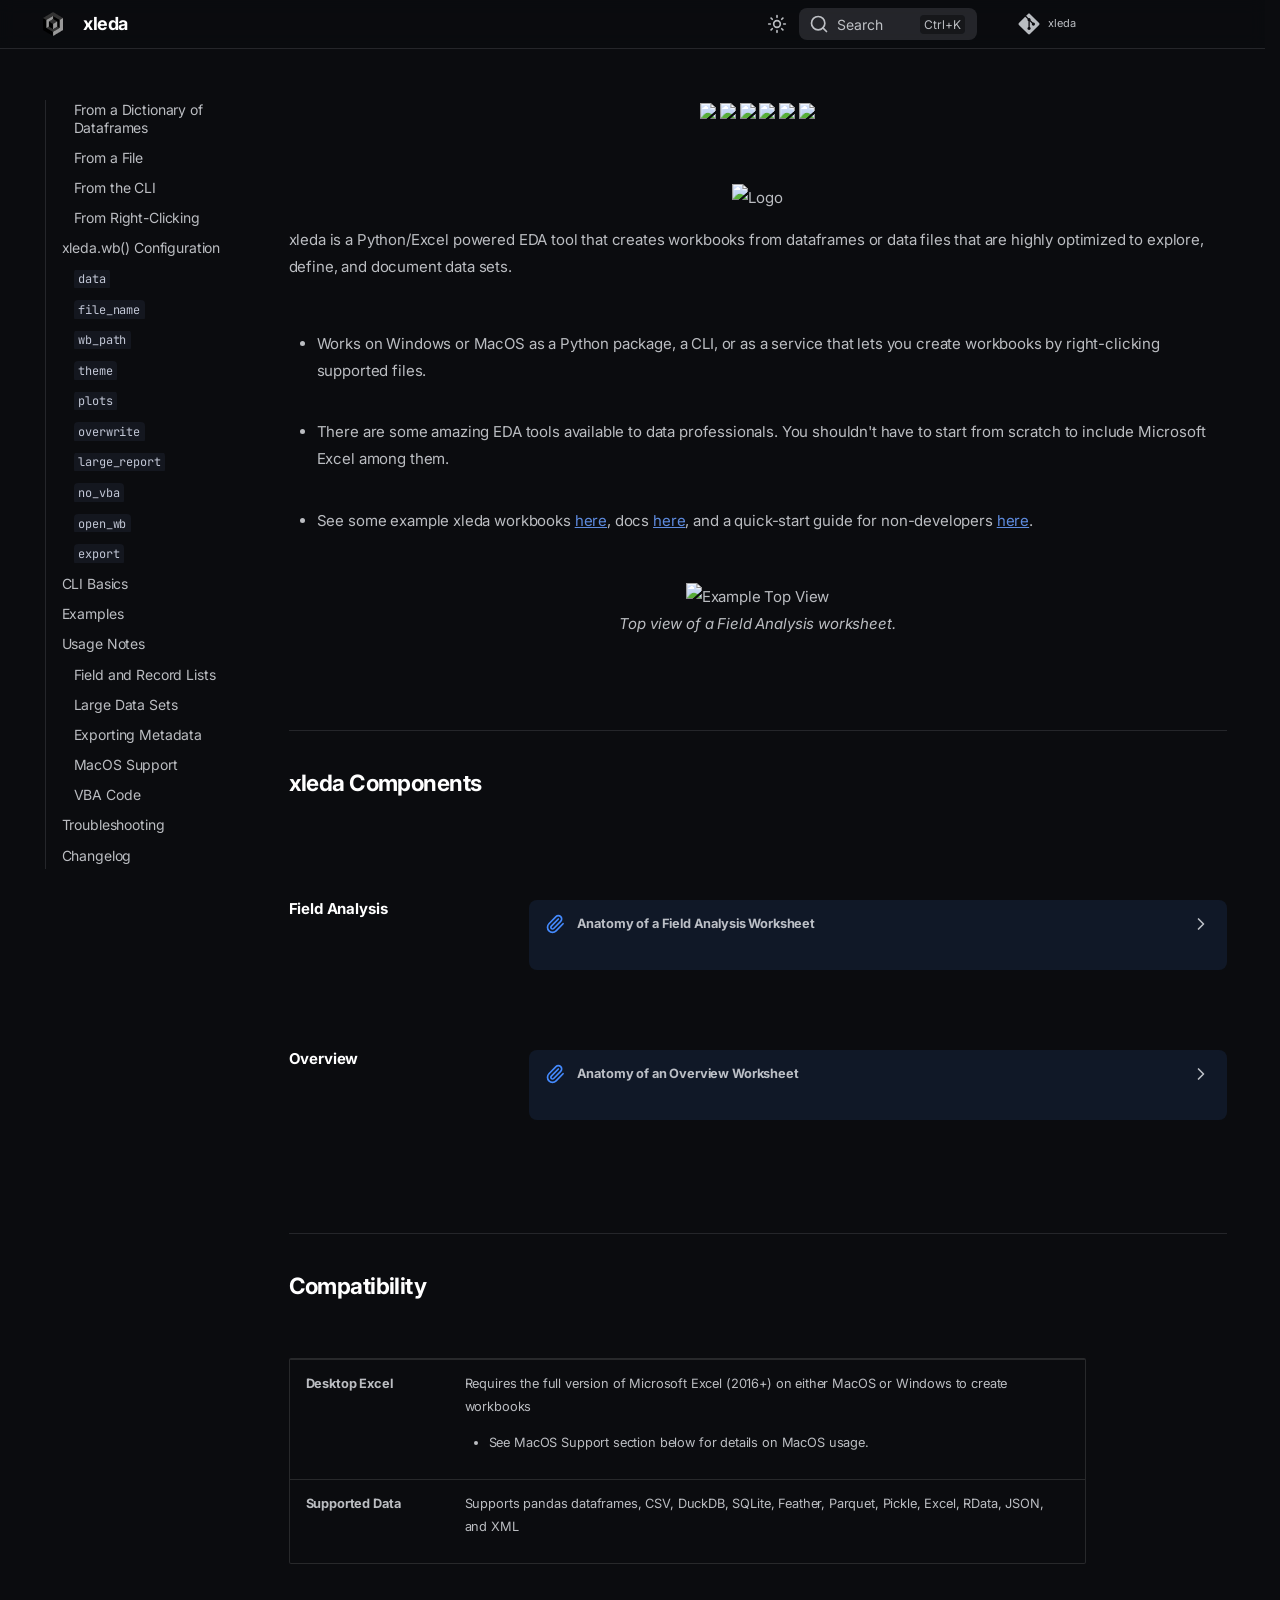
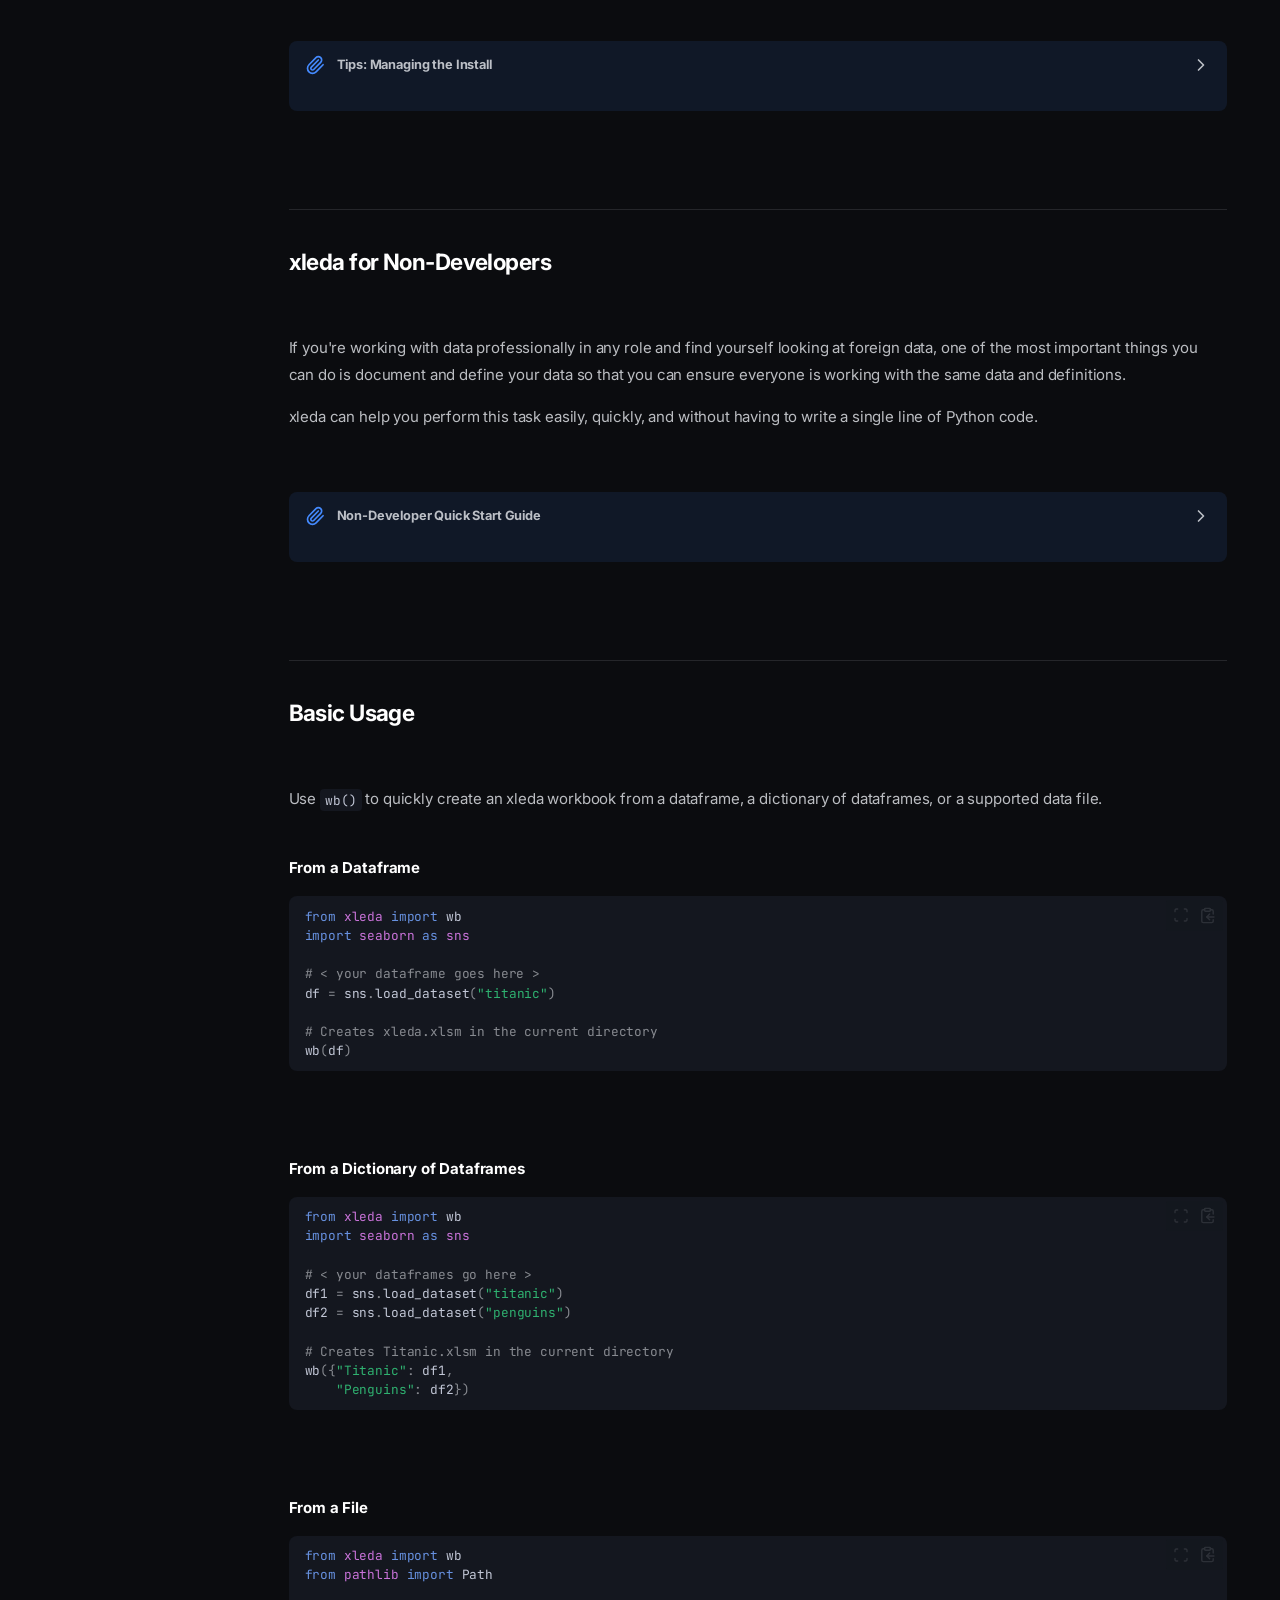
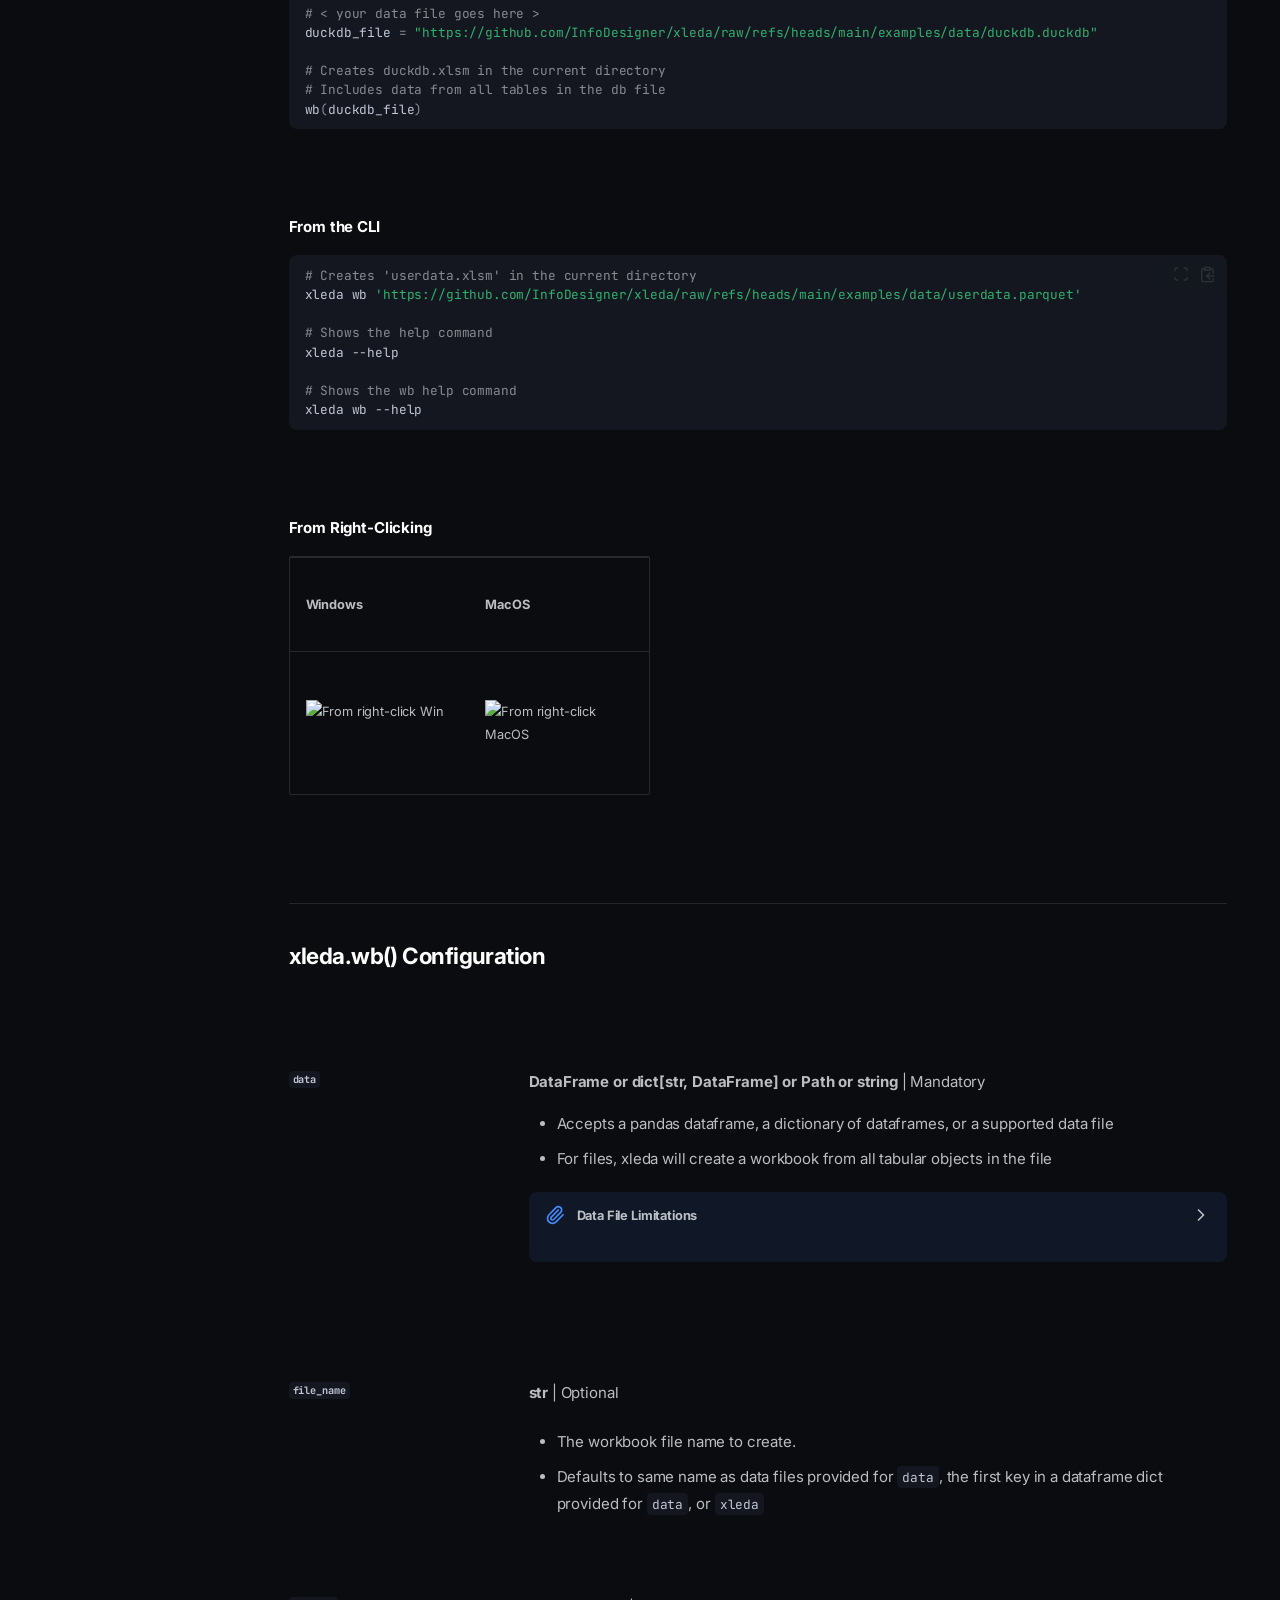
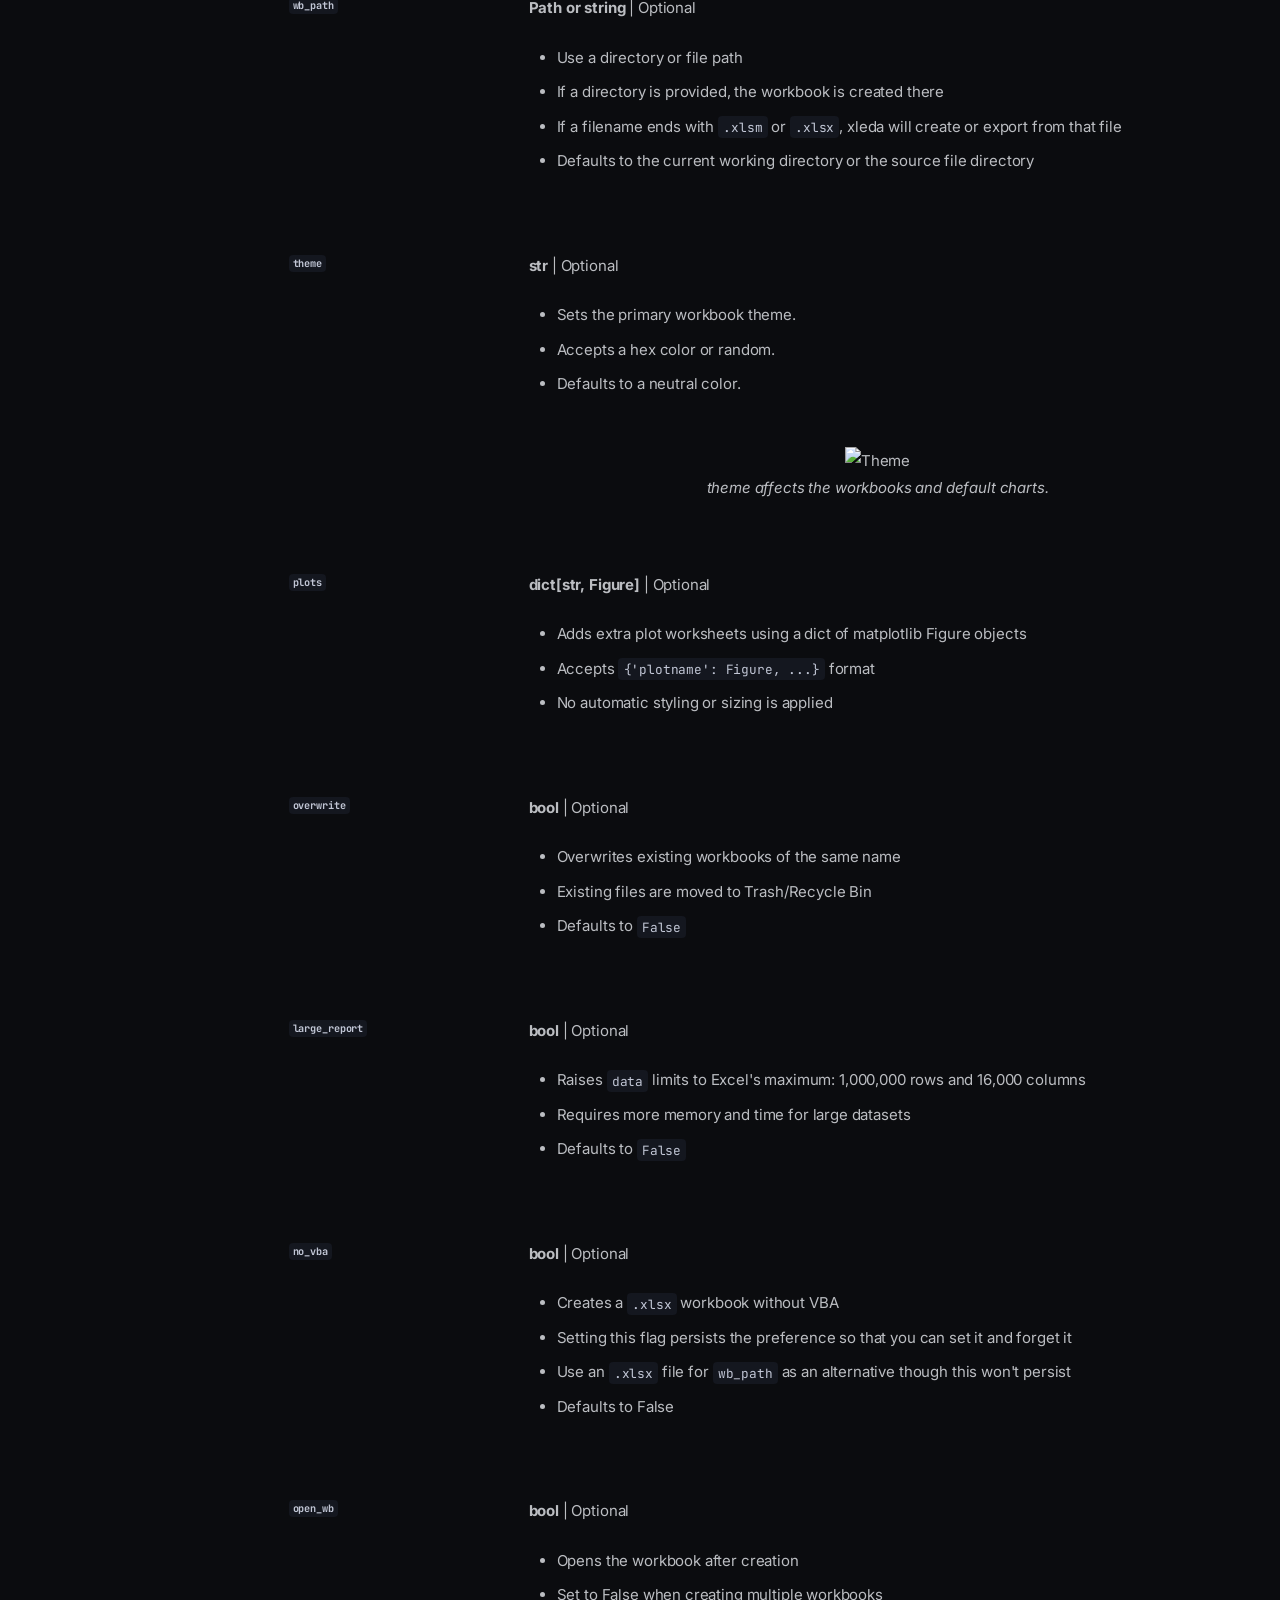
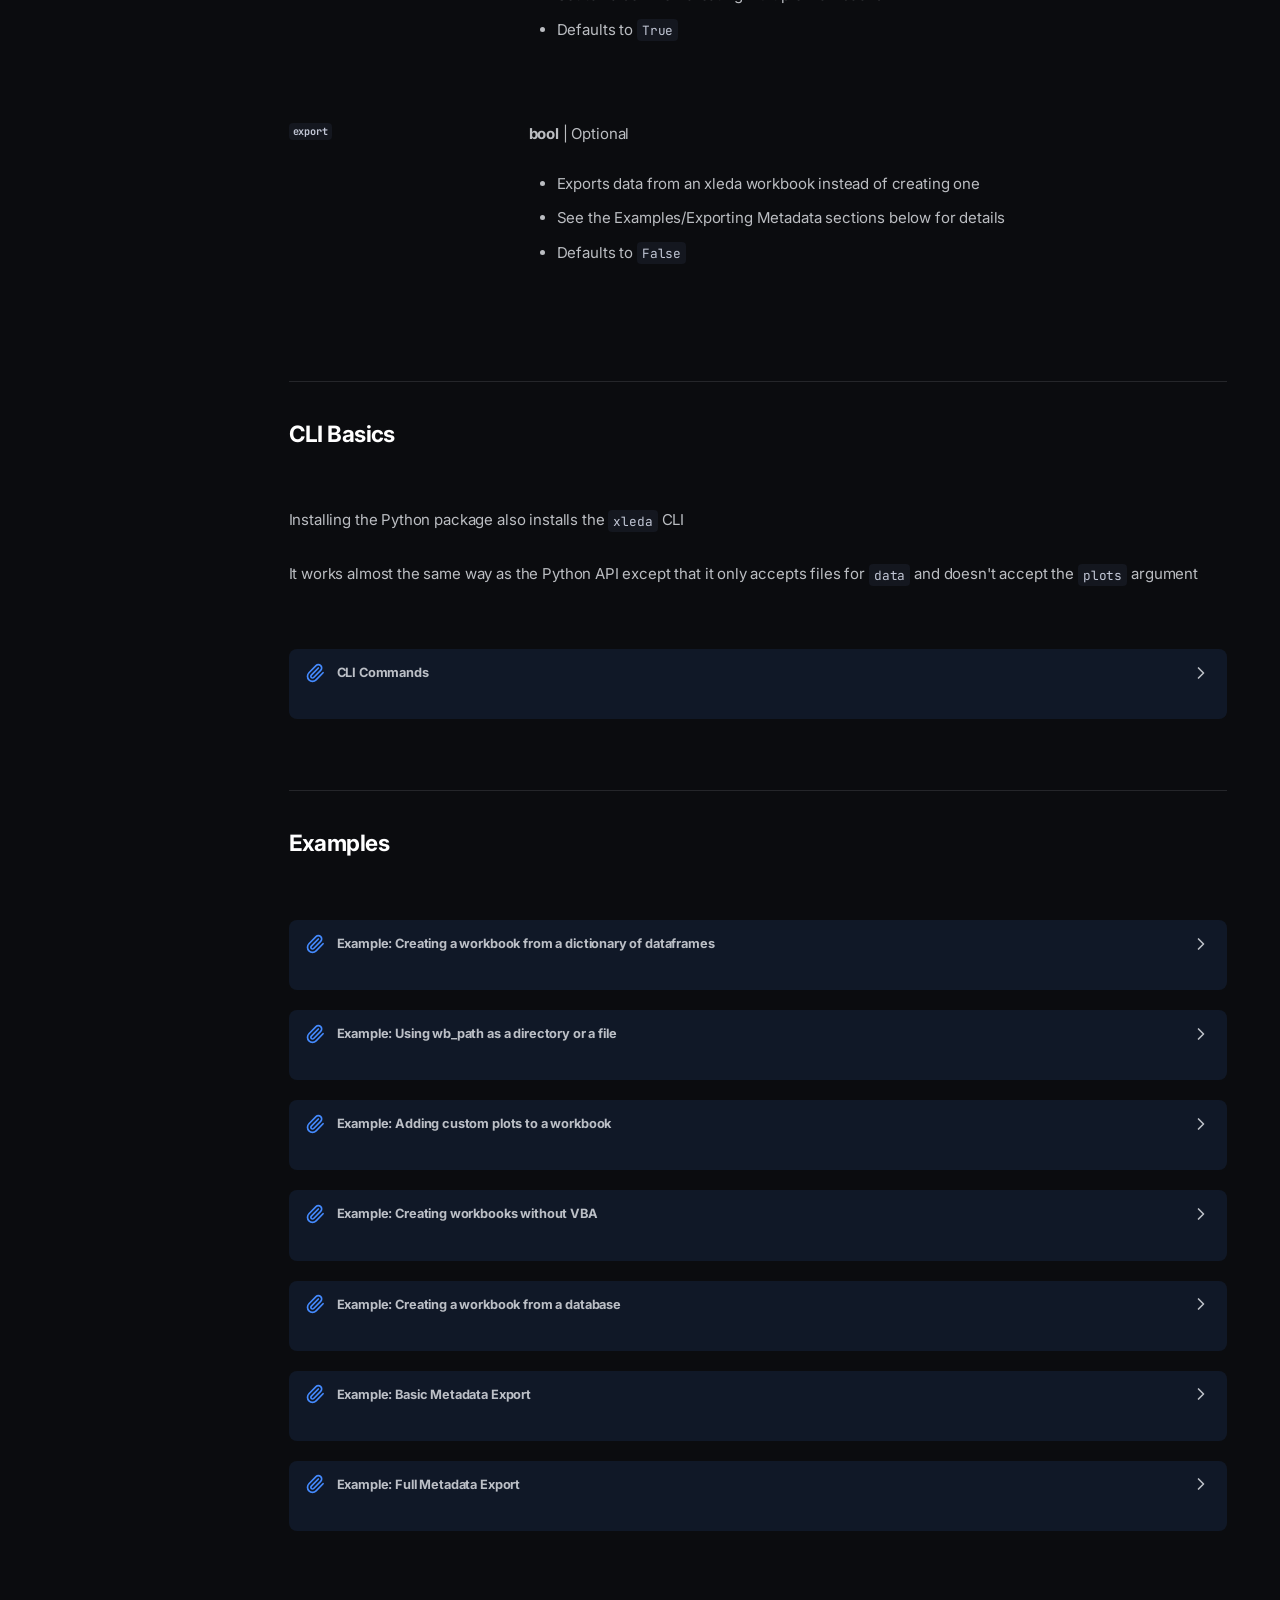
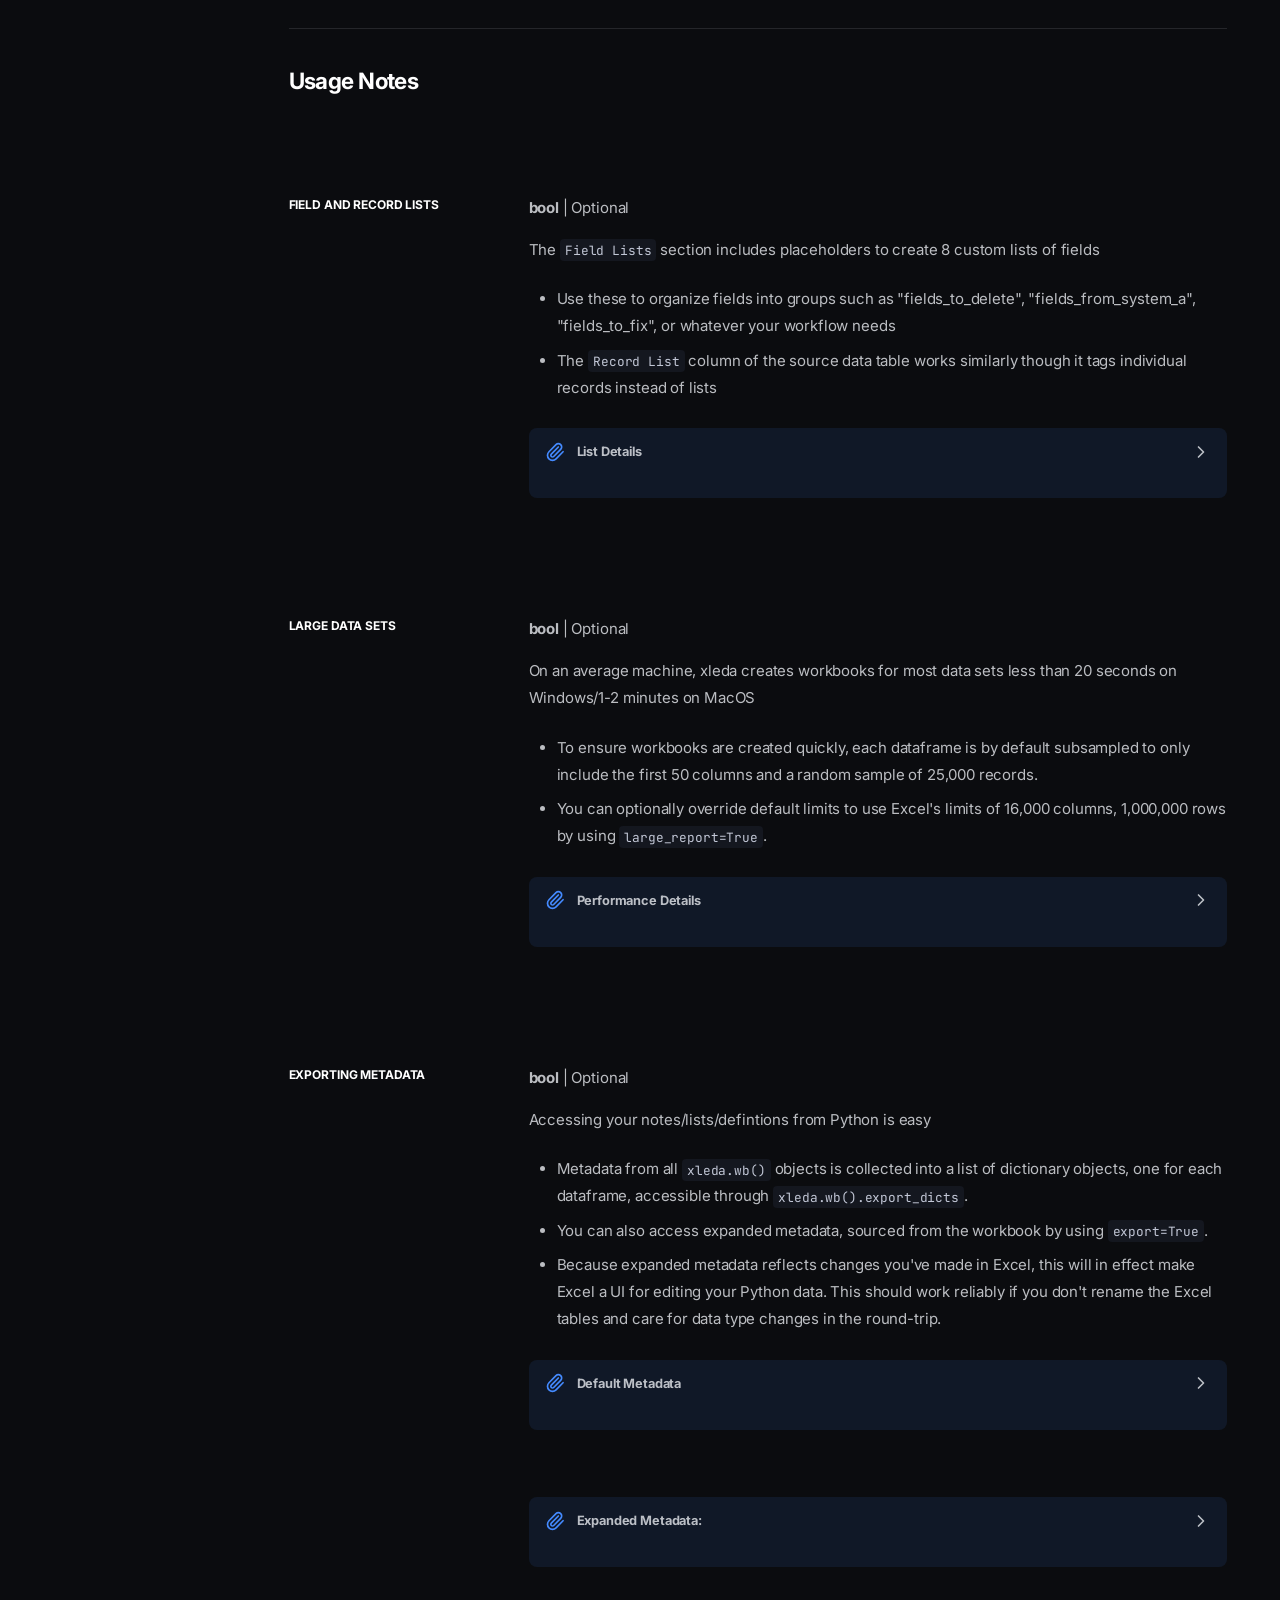
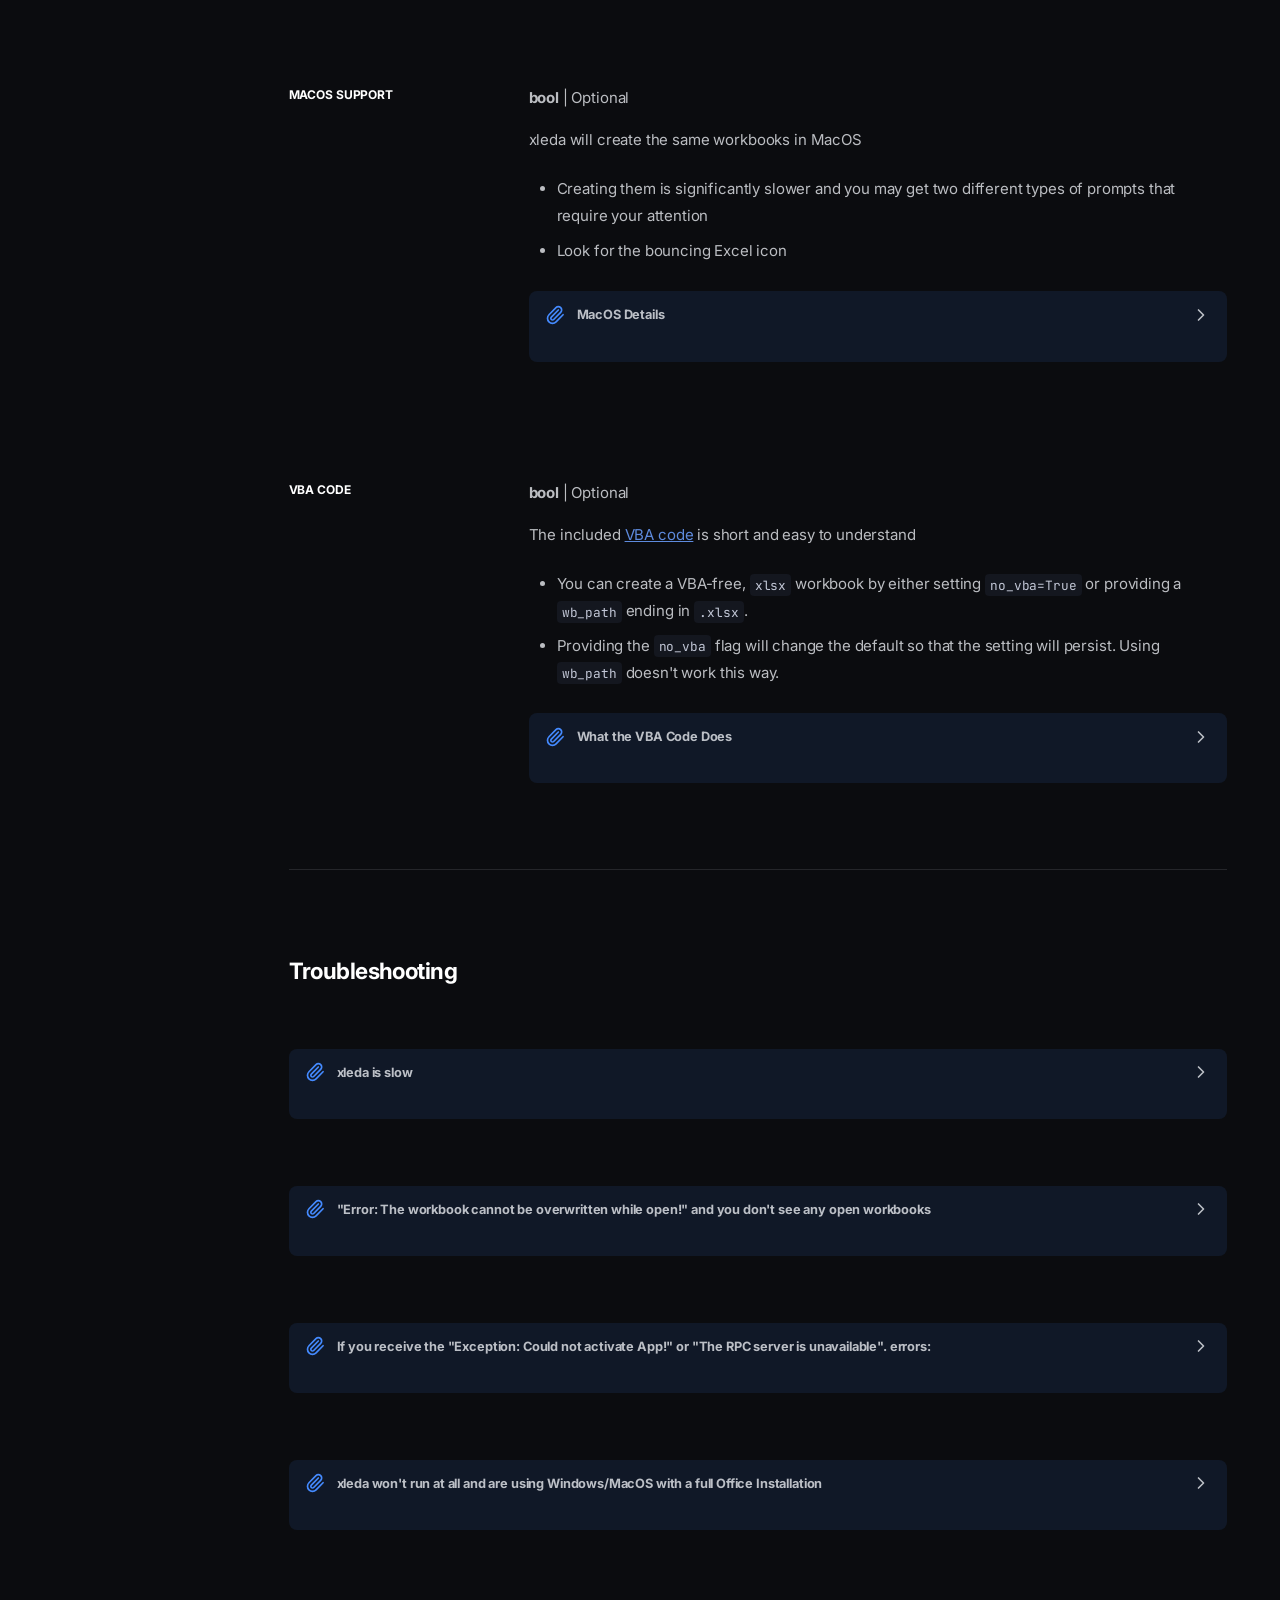
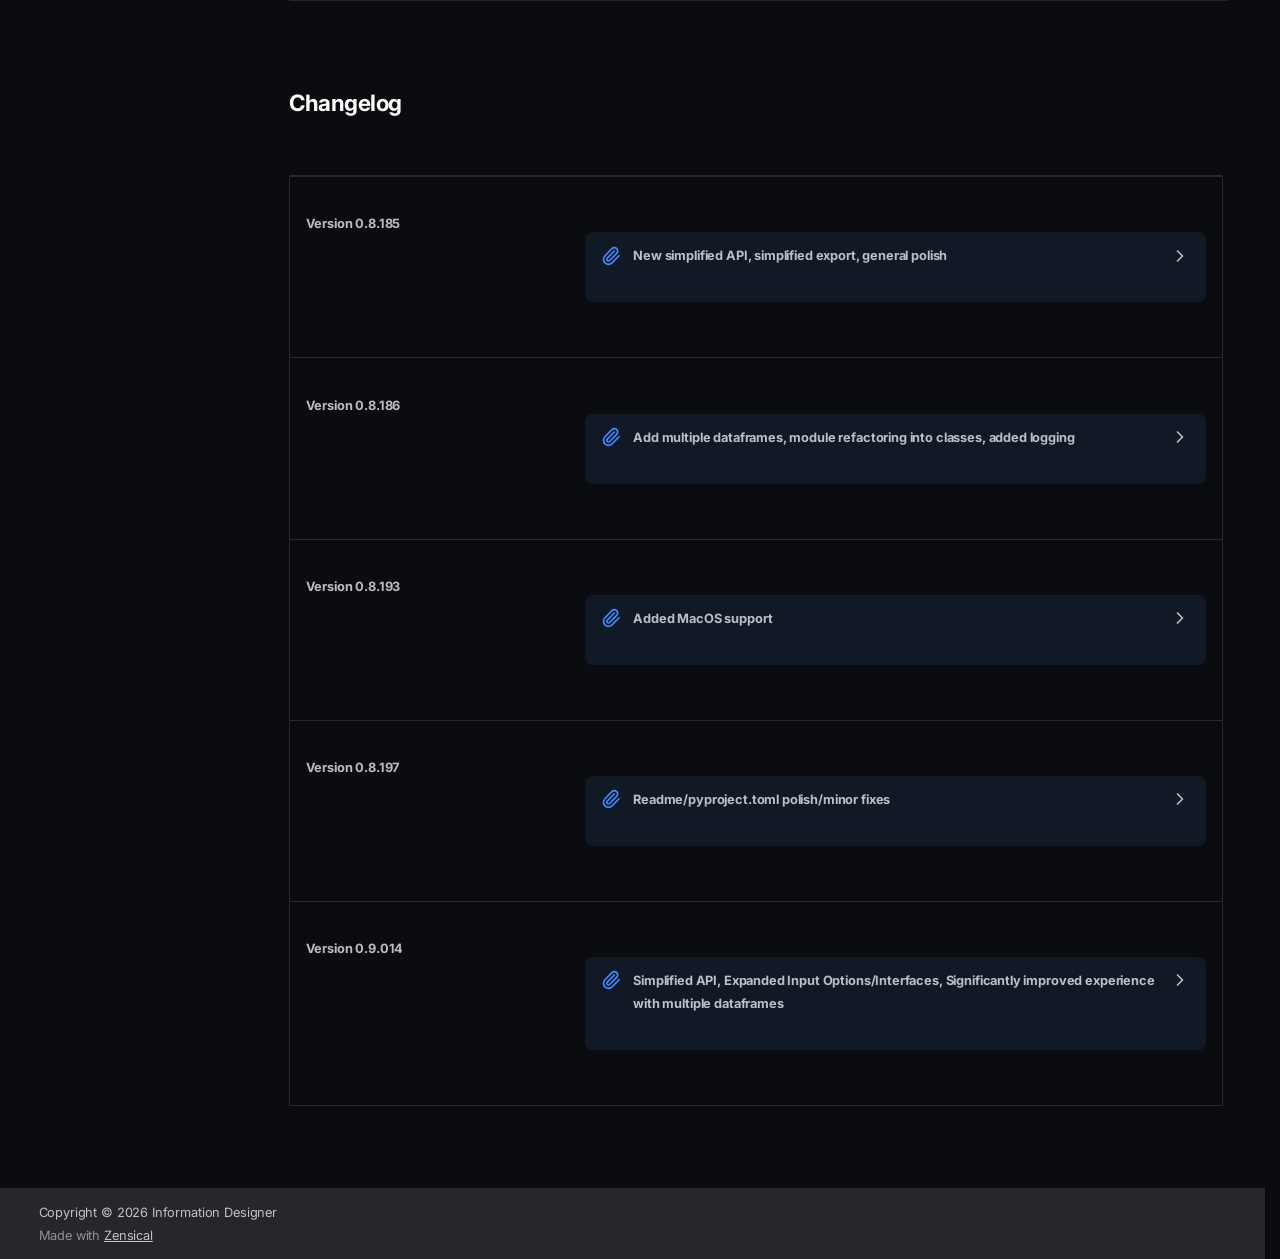
==== docs/site/index.html @ e8565661 "Readme updates Moved readme to grid containers" ====
<!doctype html>
<html lang="en" class="no-js">
  <head>
    
      <meta charset="utf-8">
      <meta name="viewport" content="width=device-width,initial-scale=1">
      
        <meta name="description" content="xleda is a Python/Excel powered EDA tool that creates workbooks from dataframes or data files that are highly optimized to explore, define, and document data sets">
      
      
        <meta name="author" content="Information Designer">
      
      
        <link rel="canonical" href="https://infodesigner.github.io/xleda/">
      
      
      
      
        
      
      
      <link rel="icon" href="./assets/images/rectangle_icon.png">
      <meta name="generator" content="zensical-0.0.47">
    
    
      
        <title>Index - xleda</title>
      
    
    
      
        
      
      <link rel="stylesheet" href="./assets/stylesheets/modern/main.5e19f6ca.min.css">
      
        
          
        
        <link rel="stylesheet" href="./assets/stylesheets/modern/palette.dfe2e883.min.css">
      
      


    
    
      
    
    
      
        
        
        <link rel="preconnect" href="https://fonts.gstatic.com" crossorigin>
        <link rel="stylesheet" href="https://fonts.googleapis.com/css?family=Inter:300,300i,400,400i,500,500i,700,700i%7CJetBrains+Mono:400,400i,700,700i&amp;display=fallback">
        <style>:root{--md-text-font:"Inter";--md-code-font:"JetBrains Mono"}</style>
      
    
    
      <link rel="stylesheet" href="./assets/stylesheets/extra.css">
    
    <script>__md_scope=new URL(".",location),__md_scope.pathname.endsWith("/")||(__md_scope=new URL(__md_scope.pathname+"/",location)),__md_hash=e=>[...e].reduce(((e,t)=>(e<<5)-e+t.charCodeAt(0)),0),__md_get=(e,t=localStorage,_=__md_scope)=>JSON.parse(t.getItem(_.pathname+"."+e)),__md_set=(e,t,_=localStorage,a=__md_scope)=>{try{_.setItem(a.pathname+"."+e,JSON.stringify(t))}catch(e){}},document.documentElement.setAttribute("data-platform",navigator.platform)</script>
    
      

    
    
  </head>
  
  
    
    
      
    
    
    
    
    <body dir="ltr" data-md-color-scheme="slate" data-md-color-primary="black" data-md-color-accent="deep-purple">
  
    
    <input class="md-toggle" data-md-toggle="drawer" type="checkbox" id="__drawer" autocomplete="off">
    <input class="md-toggle" data-md-toggle="search" type="checkbox" id="__search" autocomplete="off">
    <label class="md-overlay" for="__drawer" aria-label="Navigation"></label>
    <div data-md-component="skip">
      
        
        <a href="#xleda-components" class="md-skip">
          Skip to content
        </a>
      
    </div>
    <div data-md-component="announce">
      
    </div>
    
    
      

  

<header class="md-header md-header--shadow" data-md-component="header">
  <nav class="md-header__inner md-grid" aria-label="Header">
    <a href="" title="xleda" class="md-header__button md-logo" aria-label="xleda" data-md-component="logo">
      
  <img src="./assets/images/rectangle_icon.png" alt="xleda">

    </a>
    <label class="md-header__button md-icon" for="__drawer" aria-label="Navigation">
      
      <svg xmlns="http://www.w3.org/2000/svg" fill="none" stroke="currentColor" stroke-linecap="round" stroke-linejoin="round" stroke-width="2" class="lucide lucide-menu" viewBox="0 0 24 24"><path d="M4 5h16M4 12h16M4 19h16"/></svg>
    </label>
    <div class="md-header__title" data-md-component="header-title">
      <div class="md-header__ellipsis">
        <div class="md-header__topic">
          <span class="md-ellipsis">
            xleda
          </span>
        </div>
        <div class="md-header__topic" data-md-component="header-topic">
          <span class="md-ellipsis">
            
              Index
            
          </span>
        </div>
      </div>
    </div>
    
      
        <form class="md-header__option" data-md-component="palette">
  
    
    
    
    <input class="md-option" data-md-color-media="none" data-md-color-scheme="slate" data-md-color-primary="black" data-md-color-accent="deep-purple"  aria-label="Switch to light mode"  type="radio" name="__palette" id="__palette_0">
    
      <label class="md-header__button md-icon" title="Switch to light mode" for="__palette_1" hidden>
        <svg xmlns="http://www.w3.org/2000/svg" fill="none" stroke="currentColor" stroke-linecap="round" stroke-linejoin="round" stroke-width="2" class="lucide lucide-sun" viewBox="0 0 24 24"><circle cx="12" cy="12" r="4"/><path d="M12 2v2M12 20v2M4.93 4.93l1.41 1.41M17.66 17.66l1.41 1.41M2 12h2M20 12h2M6.34 17.66l-1.41 1.41M19.07 4.93l-1.41 1.41"/></svg>
      </label>
    
  
    
    
    
    <input class="md-option" data-md-color-media="none" data-md-color-scheme="default" data-md-color-primary="indigo" data-md-color-accent="deep-purple"  aria-label="Switch to dark mode"  type="radio" name="__palette" id="__palette_1">
    
      <label class="md-header__button md-icon" title="Switch to dark mode" for="__palette_0" hidden>
        <svg xmlns="http://www.w3.org/2000/svg" fill="none" stroke="currentColor" stroke-linecap="round" stroke-linejoin="round" stroke-width="2" class="lucide lucide-moon" viewBox="0 0 24 24"><path d="M20.985 12.486a9 9 0 1 1-9.473-9.472c.405-.022.617.46.402.803a6 6 0 0 0 8.268 8.268c.344-.215.825-.004.803.401"/></svg>
      </label>
    
  
</form>
      
    
    
      <script>var palette=__md_get("__palette");if(palette&&palette.color){if("(prefers-color-scheme)"===palette.color.media){var media=matchMedia("(prefers-color-scheme: light)"),input=document.querySelector(media.matches?"[data-md-color-media='(prefers-color-scheme: light)']":"[data-md-color-media='(prefers-color-scheme: dark)']");palette.color.media=input.getAttribute("data-md-color-media"),palette.color.scheme=input.getAttribute("data-md-color-scheme"),palette.color.primary=input.getAttribute("data-md-color-primary"),palette.color.accent=input.getAttribute("data-md-color-accent")}for(var[key,value]of Object.entries(palette.color))document.body.setAttribute("data-md-color-"+key,value)}</script>
    
    
    
      
      
        <label class="md-header__button md-icon" for="__search" aria-label="Search">
          
          <svg xmlns="http://www.w3.org/2000/svg" fill="none" stroke="currentColor" stroke-linecap="round" stroke-linejoin="round" stroke-width="2" class="lucide lucide-search" viewBox="0 0 24 24"><path d="m21 21-4.34-4.34"/><circle cx="11" cy="11" r="8"/></svg>
        </label>
        <div class="md-search" data-md-component="search" role="dialog" aria-label="Search">
  <button type="button" class="md-search__button">
    Search
  </button>
</div>
      
    
    <div class="md-header__source">
      
        <a href="https://github.com/InfoDesigner/xleda" title="Go to repository" class="md-source" data-md-component="source">
  <div class="md-source__icon md-icon">
    
    <svg xmlns="http://www.w3.org/2000/svg" viewBox="0 0 448 512"><!--! Font Awesome Free 7.2.0 by @fontawesome - https://fontawesome.com License - https://fontawesome.com/license/free (Icons: CC BY 4.0, Fonts: SIL OFL 1.1, Code: MIT License) Copyright 2026 Fonticons, Inc.--><path fill="currentColor" d="M439.6 236.1 244 40.5c-5.4-5.5-12.8-8.5-20.4-8.5s-15 3-20.4 8.4L162.5 81l51.5 51.5c27.1-9.1 52.7 16.8 43.4 43.7l49.7 49.7c34.2-11.8 61.2 31 35.5 56.7-26.5 26.5-70.2-2.9-56-37.3L240.3 199v121.9c25.3 12.5 22.3 41.8 9.1 55-6.4 6.4-15.2 10.1-24.3 10.1s-17.8-3.6-24.3-10.1c-17.6-17.6-11.1-46.9 11.2-56v-123c-20.8-8.5-24.6-30.7-18.6-45L142.6 101 8.5 235.1C3 240.6 0 247.9 0 255.5s3 15 8.5 20.4l195.6 195.7c5.4 5.4 12.7 8.4 20.4 8.4s15-3 20.4-8.4l194.7-194.7c5.4-5.4 8.4-12.8 8.4-20.4s-3-15-8.4-20.4"/></svg>
  </div>
  <div class="md-source__repository">
    xleda
  </div>
</a>
      
    </div>
  </nav>
  
</header>
    
    <div class="md-container" data-md-component="container">
      
      
        
          
        
      
      <main class="md-main" data-md-component="main">
        <div class="md-main__inner md-grid">
          
            
              
              <div class="md-sidebar md-sidebar--primary" data-md-component="sidebar" data-md-type="navigation" >
                <div class="md-sidebar__scrollwrap">
                  <div class="md-sidebar__inner">
                    



  

<nav class="md-nav md-nav--primary md-nav--integrated" aria-label="Navigation" data-md-level="0">
  <label class="md-nav__title" for="__drawer">
    <a href="" title="xleda" class="md-nav__button md-logo" aria-label="xleda" data-md-component="logo">
      
  <img src="./assets/images/rectangle_icon.png" alt="xleda">

    </a>
    xleda
  </label>
  
    <div class="md-nav__source">
      <a href="https://github.com/InfoDesigner/xleda" title="Go to repository" class="md-source" data-md-component="source">
  <div class="md-source__icon md-icon">
    
    <svg xmlns="http://www.w3.org/2000/svg" viewBox="0 0 448 512"><!--! Font Awesome Free 7.2.0 by @fontawesome - https://fontawesome.com License - https://fontawesome.com/license/free (Icons: CC BY 4.0, Fonts: SIL OFL 1.1, Code: MIT License) Copyright 2026 Fonticons, Inc.--><path fill="currentColor" d="M439.6 236.1 244 40.5c-5.4-5.5-12.8-8.5-20.4-8.5s-15 3-20.4 8.4L162.5 81l51.5 51.5c27.1-9.1 52.7 16.8 43.4 43.7l49.7 49.7c34.2-11.8 61.2 31 35.5 56.7-26.5 26.5-70.2-2.9-56-37.3L240.3 199v121.9c25.3 12.5 22.3 41.8 9.1 55-6.4 6.4-15.2 10.1-24.3 10.1s-17.8-3.6-24.3-10.1c-17.6-17.6-11.1-46.9 11.2-56v-123c-20.8-8.5-24.6-30.7-18.6-45L142.6 101 8.5 235.1C3 240.6 0 247.9 0 255.5s3 15 8.5 20.4l195.6 195.7c5.4 5.4 12.7 8.4 20.4 8.4s15-3 20.4-8.4l194.7-194.7c5.4-5.4 8.4-12.8 8.4-20.4s-3-15-8.4-20.4"/></svg>
  </div>
  <div class="md-source__repository">
    xleda
  </div>
</a>
    </div>
  
  <ul class="md-nav__list" data-md-scrollfix>
    
      
      
  
  
    
  
  
  
    <li class="md-nav__item md-nav__item--active">
      
      
      
      
      
        <label class="md-nav__link md-nav__link--active" for="__toc">
          
  
  
  <span class="md-ellipsis">
    
  
  Index

    
  </span>
  
  

          <span class="md-nav__icon md-icon"></span>
        </label>
      
      <a href="" class="md-nav__link md-nav__link--active">
        
  
  
  <span class="md-ellipsis">
    
  
  Index

    
  </span>
  
  

      </a>
      
        


<nav class="md-nav md-nav--secondary" aria-label="On this page">
  
  
  
  
    <label class="md-nav__title" for="__toc">
      <span class="md-nav__icon md-icon"></span>
      On this page
    </label>
    <ul class="md-nav__list" data-md-component="toc" data-md-scrollfix>
      
        <li class="md-nav__item">
  <a href="#xleda-components" class="md-nav__link">
    <span class="md-ellipsis">
      <span class="md-typeset">
        xleda Components
      </span>
    </span>
  </a>
  
    <nav class="md-nav" aria-label="xleda Components">
      <ul class="md-nav__list">
        
          <li class="md-nav__item">
  <a href="#field-analysis" class="md-nav__link">
    <span class="md-ellipsis">
      <span class="md-typeset">
        Field Analysis
      </span>
    </span>
  </a>
  
</li>
        
          <li class="md-nav__item">
  <a href="#overview" class="md-nav__link">
    <span class="md-ellipsis">
      <span class="md-typeset">
        Overview
      </span>
    </span>
  </a>
  
</li>
        
      </ul>
    </nav>
  
</li>
      
        <li class="md-nav__item">
  <a href="#compatibility" class="md-nav__link">
    <span class="md-ellipsis">
      <span class="md-typeset">
        Compatibility
      </span>
    </span>
  </a>
  
</li>
      
        <li class="md-nav__item">
  <a href="#xleda-for-non-developers" class="md-nav__link">
    <span class="md-ellipsis">
      <span class="md-typeset">
        xleda for Non-Developers
      </span>
    </span>
  </a>
  
</li>
      
        <li class="md-nav__item">
  <a href="#basic-usage" class="md-nav__link">
    <span class="md-ellipsis">
      <span class="md-typeset">
        Basic Usage
      </span>
    </span>
  </a>
  
    <nav class="md-nav" aria-label="Basic Usage">
      <ul class="md-nav__list">
        
          <li class="md-nav__item">
  <a href="#from-a-dataframe" class="md-nav__link">
    <span class="md-ellipsis">
      <span class="md-typeset">
        From a Dataframe
      </span>
    </span>
  </a>
  
</li>
        
          <li class="md-nav__item">
  <a href="#from-a-dictionary-of-dataframes" class="md-nav__link">
    <span class="md-ellipsis">
      <span class="md-typeset">
        From a Dictionary of Dataframes
      </span>
    </span>
  </a>
  
</li>
        
          <li class="md-nav__item">
  <a href="#from-a-file" class="md-nav__link">
    <span class="md-ellipsis">
      <span class="md-typeset">
        From a File
      </span>
    </span>
  </a>
  
</li>
        
          <li class="md-nav__item">
  <a href="#from-the-cli" class="md-nav__link">
    <span class="md-ellipsis">
      <span class="md-typeset">
        From the CLI
      </span>
    </span>
  </a>
  
</li>
        
          <li class="md-nav__item">
  <a href="#from-right-clicking" class="md-nav__link">
    <span class="md-ellipsis">
      <span class="md-typeset">
        From Right-Clicking
      </span>
    </span>
  </a>
  
</li>
        
      </ul>
    </nav>
  
</li>
      
        <li class="md-nav__item">
  <a href="#xledawb-configuration" class="md-nav__link">
    <span class="md-ellipsis">
      <span class="md-typeset">
        xleda.wb() Configuration
      </span>
    </span>
  </a>
  
    <nav class="md-nav" aria-label="xleda.wb() Configuration">
      <ul class="md-nav__list">
        
          <li class="md-nav__item">
  <a href="#data" class="md-nav__link">
    <span class="md-ellipsis">
      <span class="md-typeset">
        <code>data</code>
      </span>
    </span>
  </a>
  
</li>
        
          <li class="md-nav__item">
  <a href="#file_name" class="md-nav__link">
    <span class="md-ellipsis">
      <span class="md-typeset">
        <code>file_name</code>
      </span>
    </span>
  </a>
  
</li>
        
          <li class="md-nav__item">
  <a href="#wb_path" class="md-nav__link">
    <span class="md-ellipsis">
      <span class="md-typeset">
        <code>wb_path</code>
      </span>
    </span>
  </a>
  
</li>
        
          <li class="md-nav__item">
  <a href="#theme" class="md-nav__link">
    <span class="md-ellipsis">
      <span class="md-typeset">
        <code>theme</code>
      </span>
    </span>
  </a>
  
</li>
        
          <li class="md-nav__item">
  <a href="#plots" class="md-nav__link">
    <span class="md-ellipsis">
      <span class="md-typeset">
        <code>plots</code>
      </span>
    </span>
  </a>
  
</li>
        
          <li class="md-nav__item">
  <a href="#overwrite" class="md-nav__link">
    <span class="md-ellipsis">
      <span class="md-typeset">
        <code>overwrite</code>
      </span>
    </span>
  </a>
  
</li>
        
          <li class="md-nav__item">
  <a href="#large_report" class="md-nav__link">
    <span class="md-ellipsis">
      <span class="md-typeset">
        <code>large_report</code>
      </span>
    </span>
  </a>
  
</li>
        
          <li class="md-nav__item">
  <a href="#no_vba" class="md-nav__link">
    <span class="md-ellipsis">
      <span class="md-typeset">
        <code>no_vba</code>
      </span>
    </span>
  </a>
  
</li>
        
          <li class="md-nav__item">
  <a href="#open_wb" class="md-nav__link">
    <span class="md-ellipsis">
      <span class="md-typeset">
        <code>open_wb</code>
      </span>
    </span>
  </a>
  
</li>
        
          <li class="md-nav__item">
  <a href="#export" class="md-nav__link">
    <span class="md-ellipsis">
      <span class="md-typeset">
        <code>export</code>
      </span>
    </span>
  </a>
  
</li>
        
      </ul>
    </nav>
  
</li>
      
        <li class="md-nav__item">
  <a href="#cli-basics" class="md-nav__link">
    <span class="md-ellipsis">
      <span class="md-typeset">
        CLI Basics
      </span>
    </span>
  </a>
  
</li>
      
        <li class="md-nav__item">
  <a href="#examples" class="md-nav__link">
    <span class="md-ellipsis">
      <span class="md-typeset">
        Examples
      </span>
    </span>
  </a>
  
</li>
      
        <li class="md-nav__item">
  <a href="#usage-notes" class="md-nav__link">
    <span class="md-ellipsis">
      <span class="md-typeset">
        Usage Notes
      </span>
    </span>
  </a>
  
    <nav class="md-nav" aria-label="Usage Notes">
      <ul class="md-nav__list">
        
          <li class="md-nav__item">
  <a href="#field-and-record-lists" class="md-nav__link">
    <span class="md-ellipsis">
      <span class="md-typeset">
        Field and Record Lists
      </span>
    </span>
  </a>
  
</li>
        
          <li class="md-nav__item">
  <a href="#large-data-sets" class="md-nav__link">
    <span class="md-ellipsis">
      <span class="md-typeset">
        Large Data Sets
      </span>
    </span>
  </a>
  
</li>
        
          <li class="md-nav__item">
  <a href="#exporting-metadata" class="md-nav__link">
    <span class="md-ellipsis">
      <span class="md-typeset">
        Exporting Metadata
      </span>
    </span>
  </a>
  
</li>
        
          <li class="md-nav__item">
  <a href="#macos-support" class="md-nav__link">
    <span class="md-ellipsis">
      <span class="md-typeset">
        MacOS Support
      </span>
    </span>
  </a>
  
</li>
        
          <li class="md-nav__item">
  <a href="#vba-code" class="md-nav__link">
    <span class="md-ellipsis">
      <span class="md-typeset">
        VBA Code
      </span>
    </span>
  </a>
  
</li>
        
      </ul>
    </nav>
  
</li>
      
        <li class="md-nav__item">
  <a href="#troubleshooting" class="md-nav__link">
    <span class="md-ellipsis">
      <span class="md-typeset">
        Troubleshooting
      </span>
    </span>
  </a>
  
</li>
      
        <li class="md-nav__item">
  <a href="#changelog" class="md-nav__link">
    <span class="md-ellipsis">
      <span class="md-typeset">
        Changelog
      </span>
    </span>
  </a>
  
</li>
      
    </ul>
  
</nav>
      
    </li>
  

    
  </ul>
</nav>
                  </div>
                </div>
              </div>
            
            
          
          
            <div class="md-content" data-md-component="content">
              
              <article class="md-content__inner md-typeset">
                
                  
  
  


  <h1 id="__skip">Index</h1>

<div align="center">
  <a href="https://www.apache.org/licenses/LICENSE-2.0.txt"><img src="https://img.shields.io/badge/license-Apache-**blue**"></a>
  <a href="https://pypi.org/project/xleda"><img src="https://img.shields.io/pypi/v/xleda"></a>
  <a href="https://pypi.org/project/xleda"><img src="https://img.shields.io/pypi/pyversions/xleda.svg"></a>
  <a href="https://pepy.tech/project/xleda"><img src="https://static.pepy.tech/badge/xleda"></a>
  <a href="https://github.com/InfoDesigner/xleda"><img src="https://img.shields.io/badge/Made%20By%20A%20Human-99%25-blue"></a>
  <a href="https://buymeacoffee.com/informationdesigner"><img src="https://img.shields.io/badge/Buy%20Me%20a%20Coffee-ffdd00?&logo=buy-me-a-coffee&logoColor=black"></a>
</div>
<p><br></p>
<p align="center">
    <img src="https://github.com/InfoDesigner/xleda/blob/main/docs/assets/images/logo.webp?raw=true" width="250" alt="Logo">
    <br>
</p>

<p>xleda is a Python/Excel powered EDA tool that creates workbooks from dataframes or data files that are highly optimized to explore, define, and document data sets.<br><br></p>
<ul>
<li>
<p>Works on Windows or MacOS as a Python package, a CLI, or as a service that lets you create workbooks by right-clicking supported files.<br><br></p>
</li>
<li>
<p>There are some amazing EDA tools available to data professionals. You shouldn't have to start from scratch to include Microsoft Excel among them.<br><br></p>
</li>
<li>
<p>See some example xleda workbooks <a href="https://github.com/InfoDesigner/xleda/tree/main/examples">here</a>, docs <a href="https://infodesigner.github.io/xleda/">here</a>, and a  quick-start guide for non-developers <a href="https://infodesigner.github.io/xleda/#xleda-for-non-developers">here</a>.<br><br></p>
</li>
</ul>
<p align="center">
    <img src="https://github.com/InfoDesigner/xleda/blob/main/docs/assets/images/top_view.webp?raw=true"  width="800" alt="Example Top View"> 
    <br>
    <em>Top view of a Field Analysis worksheet.</em>
</p>
<p><br><br></p>
<hr>

<h2 id="xleda-components">xleda Components<a class="headerlink" href="#xleda-components" title="Permanent link">&para;</a></h2>
<p><br></p>
<div class="doc-grid-container">
<h4 id="field-analysis">Field Analysis<a class="headerlink" href="#field-analysis" title="Permanent link">&para;</a></h4>
<div class="section-content">
<details>
<summary>Anatomy of a Field Analysis Worksheet<br><br></summary>
<p align="left">
    <img src="https://github.com/InfoDesigner/xleda/blob/main/docs/assets/images/field_analysis_anatomy.webp?raw=true" style="width: 100%; max-width: 100%;" alt="Field Analysis Anatomy">
  </p>
  <em>Field Analysis Anatomy</em>
</details>
</div>
</div>
<div class="doc-grid-container">
<h4 id="overview">Overview<a class="headerlink" href="#overview" title="Permanent link">&para;</a></h4>
<div class="section-content">
<details>
<summary>Anatomy of an Overview Worksheet<br><br></summary>
<p align="left">
    <img src="https://github.com/InfoDesigner/xleda/blob/main/docs/assets/images/overview_anatomy.webp?raw=true" style="width: 100%; max-width: 100%;" alt="Overview Anatomy">
  </p>
  <em>Overview Worksheet with Multiple Dataframes</em>
</details>
</div>
</div>
<p><br><br></p>
<hr>

<h2 id="compatibility">Compatibility<a class="headerlink" href="#compatibility" title="Permanent link">&para;</a></h2>
<p><br></p>
<table>
  <tbody>
    <tr>
      <td width="20%" valign="top"><strong>Desktop&nbsp;Excel</strong></td>
      <td valign="top">
      <p>Requires the full version of Microsoft Excel (2016+) on either MacOS or Windows to create workbooks</p>
        <ul>
          <li>See MacOS Support section below for details on MacOS usage.</li><p></p>
        </ul>
      </td>
    </tr>
    <tr>
      <td valign="top"><strong>Supported&nbsp;Data</strong></td>
      <td valign="top">
      <p>Supports pandas dataframes, CSV, DuckDB, SQLite, Feather, Parquet, Pickle, Excel, RData, JSON, and XML</p><p></p>
      </td>
    </tr>
  </tbody>
</table>
<p><br></p>
<details>
<summary><strong>Tips:</strong> Managing the Install<br><br></summary>
<ul>
<li>
<p>Installing the package makes the CLI available but doesn't add right-click functionality to your OS.</p>
</li>
<li>
<p>Running <code>xleda install</code> after installing the package adds right-click funcitonality to your OS but it does not modify your path to make the CLI available systemwide<p></p></p>
</li>
<li>
<p>If the Python environment that xleda was installed into is deleted after running <code>xleda install</code>, the right-click functionality will need to be either repaired or uninstalled by running <code>xleda install/xleda uninstall</code> from a new Python environment.<p></p></p>
</li>
<li>
<p>If you have UV installed, you can install the package, CLI, and right-click menus systemwide without having to maintain a venv with these two lines.<p></p><br></p>
</li>
</ul>
<p><strong>Windows or MacOS</strong></p>
<div class="language-bash highlight"><pre><span></span><code><span id="__span-0-1"><a id="__codelineno-0-1" name="__codelineno-0-1" href="#__codelineno-0-1"></a><span class="c1"># Installs the package and makes the xleda command available</span>
</span><span id="__span-0-2"><a id="__codelineno-0-2" name="__codelineno-0-2" href="#__codelineno-0-2"></a>uv<span class="w"> </span>tool<span class="w"> </span>install<span class="w"> </span>xleda
</span><span id="__span-0-3"><a id="__codelineno-0-3" name="__codelineno-0-3" href="#__codelineno-0-3"></a>
</span><span id="__span-0-4"><a id="__codelineno-0-4" name="__codelineno-0-4" href="#__codelineno-0-4"></a><span class="c1"># Note you may need a new terminal window to see the newly installed xleda command</span>
</span><span id="__span-0-5"><a id="__codelineno-0-5" name="__codelineno-0-5" href="#__codelineno-0-5"></a>xleda<span class="w"> </span>install
</span></code></pre></div>
<p><br></p>
</details>
<p><br><br></p>
<hr>

<h2 id="xleda-for-non-developers">xleda for Non-Developers<a class="headerlink" href="#xleda-for-non-developers" title="Permanent link">&para;</a></h2>
<p><br></p>
<p>If you're working with data professionally in any role and find yourself looking at foreign data, one of the most important things you can do is document and define your data so that you can ensure everyone is working with the same data and definitions.</p>

<p>xleda can help you perform this task easily, quickly, and without having to write a single line of Python code.</p>
<p><br></p>
<details id="non_developer_guide">
<summary>Non-Developer Quick Start Guide<br><br></summary>
  <p><strong>Following the steps below will provide you with:</strong></p>
  <ol>
    <li>A comprehensive document for your data with worksheets for each related data source and placeholders for field definitions and notes that you can share with other contributors</li><br>
    <li>The ability to create the same workbooks in the future by right-clicking on your source data files and choosing <strong>Create xleda Workbook<br><br></strong></li>
  </ol>
<table>
  <tbody>
    <tr>
      <th align="left" width="30%" valign="top"><strong>1. Prepare Your Source Data</strong></th>
      <td>
        <p>We'll start by gathering your source data into one place that we can provide to xleda</p>
        <ul>
          <li>If you're only working with one data source and you already have it in a single file such as a CSV/DuckDB/Parquet/SQLite/JSON/XML file, you can skip this step.</li><br>
              <li>Using an Excel workbook as a data souce for xleda, will let you create an xleda workbook that includes data from multiple sources</li><br>
          <li>Get an export or dump from each data source.  You can include as many records for each source as you want though xleda will use a sample of 25,000 rows from each by default.</li><br>
              <li>Create an Excel workbook that has a <a href="https://www.google.com/search?q=creating+named+excel+tables&oq=creating+named+excel+tables">proper Excel Table for each data source</a>.</li><br>
              <li>Be sure to name each table clearly.  Worksheet names in this workbook will be ignored by xleda but the table names will be used as worksheet names in your xleda workbook.</li><br>
        </ul>
      </td>
    </tr>
    <tr>
      <th align="left" valign="top"><strong>2. Install UV</strong></th>
      <td>
        <p>UV will be installed to manage Python</p>
          <ul>
            <li>It can be installed safely and easily without affecting other software on your system.</li><br>
                <li>They have <a href="https://docs.astral.sh/uv/getting-started/installation/">one-line installs for all operating systems</a></li><br>
                <li>See their site for a variety of install options or use one of the TLDR versions below in your operating system's terminal</li><br><br>
          </ul>
          <details>
            <summary><strong>Windows PowerShell</strong><br><br></summary>

<div class="language-bash highlight"><pre><span></span><code><span id="__span-1-1"><a id="__codelineno-1-1" name="__codelineno-1-1" href="#__codelineno-1-1"></a>powershell<span class="w"> </span>-ExecutionPolicy<span class="w"> </span>ByPass<span class="w"> </span>-c<span class="w"> </span><span class="s2">&quot;irm https://astral.sh/uv/install.ps1 | iex&quot;</span>
</span></code></pre></div>
</details><br>
          <details>
            <summary><strong>MacOS</strong><br><br></summary>

<div class="language-bash highlight"><pre><span></span><code><span id="__span-2-1"><a id="__codelineno-2-1" name="__codelineno-2-1" href="#__codelineno-2-1"></a>curl<span class="w"> </span>-LsSf<span class="w"> </span>https://astral.sh/uv/install.sh<span class="w"> </span><span class="p">|</span><span class="w"> </span>sh
</span></code></pre></div>
</details><br>
      </td>
    </tr>
  </tbody>
  <tbody>
    <tr>
      <th align="left" valign="top"><strong>3. Install xleda</strong></th>
      <td>
        <p>UV will be used to install xleda</p>
          <ul>
            <li>If step 2 was the first time you've installed UV, you'll need to open a new terminal window to use the newly installed <code>uv</code> command in this step.  See <a href="https://www.google.com/search?q=how+to+get+the+uv+command+to+show+after+install%3F">this</a> if you run into issues</li><br>
            <li>Now that UV is installed and the <code>uv</code> command is available, you can install xleda on either MacOS/Windows with</li><br>
          </ul>

<div class="language-bash highlight"><pre><span></span><code><span id="__span-3-1"><a id="__codelineno-3-1" name="__codelineno-3-1" href="#__codelineno-3-1"></a>uv<span class="w"> </span>tool<span class="w"> </span>install<span class="w"> </span>xleda
</span></code></pre></div>
</td>
    </tr>
    <tr>
      <th align="left" valign="top"><strong>4. Install right-click functionality</strong></th>
      <td>
        <p>xleda will be used to install right-click on supported files functionality</p>
          <ul>
            <li>This step lets you create xleda workbooks without any terminal commands in the future</li><br>
            <li>If step 3 was the first time you've installed xleda, you'll need to open a new terminal window to use the newly installed <code>xleda</code> command in this step.  See <a href="https://www.google.com/search?q=how+to+ensure+uv+tool+is+installed+to+path%3F&oq=how+to+ensure+uv+tool+is+installed+to+path%3F">this</a> if you run into issues</li><br>
            <li>Now that xleda is installed and the <code>xleda</code> command is available, we'll install right-click functionality by running:</li><br>

<div class="language-bash highlight"><pre><span></span><code><span id="__span-4-1"><a id="__codelineno-4-1" name="__codelineno-4-1" href="#__codelineno-4-1"></a>xleda<span class="w"> </span>install
</span></code></pre></div>
</ul>
      </td>
    </tr>     
    <tr>
      <th align="left" valign="top"><strong>5. Create an xleda workbook</strong></th>
      <td>
        <p>This step lets you create your workbook and choose your theme for future xleda workbooks at the same time</p>
          <ul>  
            <li>If you're fine using the default neutral theme, you can skip this step and instead right-click on the workbook you compiled in step 1 and choose <strong>Create xleda Workbook</strong></li><br>  
            <li>Create your workboook on either MacOS or Windows with the same command.</li><br>
            <li>Be sure to Replace <code>YourSourceData</code> and <code>305CDE</code> with your source data and favorite color</li><br><br>

<div class="language-bash highlight"><pre><span></span><code><span id="__span-5-1"><a id="__codelineno-5-1" name="__codelineno-5-1" href="#__codelineno-5-1"></a>xleda<span class="w"> </span>wb<span class="w"> </span>YourSourceData.xlsx<span class="w"> </span>--theme<span class="w"> </span><span class="s1">&#39;#305CDE&#39;</span>
</span></code></pre></div>
<br><br>
        </ul>
      </td>
    </tr>
  </tbody>
</table><br>



<strong>What's the Catch?</strong><br><br>

Now that everything is installed, this guide is no longer necessary.  You can now create workbooks in the future without any terminal commands by right-clicking on supported files.<br><br>

If you want to change your theme, use that very last line to create a new workbook once and it will remember your preference.  VBA preference persists in the same way after it's set.  Run <code>xleda wb --help</code> in your terminal for guidance on how to set either with/without creating a workbook and other settings.<br><br>

What's the Catch?  There's not one really.  The only thing that's close to a catch is that using this method doesn't include automatic updates.   If you've followed these steps, be sure to periodically update xleda using <code>uv tool upgrade xleda</code>.

<br><br>



</details>
<p><br><br></p>
<hr>

<h2 id="basic-usage">Basic Usage<a class="headerlink" href="#basic-usage" title="Permanent link">&para;</a></h2>
<p><br></p>
<p>Use <code>wb()</code> to quickly create an xleda workbook from a dataframe, a dictionary of dataframes, or a supported data file.<br><br></p>
<h4 id="from-a-dataframe">From a Dataframe<a class="headerlink" href="#from-a-dataframe" title="Permanent link">&para;</a></h4>
<div class="language-python highlight"><pre><span></span><code><span id="__span-6-1"><a id="__codelineno-6-1" name="__codelineno-6-1" href="#__codelineno-6-1"></a><span class="kn">from</span><span class="w"> </span><span class="nn">xleda</span><span class="w"> </span><span class="kn">import</span> <span class="n">wb</span>
</span><span id="__span-6-2"><a id="__codelineno-6-2" name="__codelineno-6-2" href="#__codelineno-6-2"></a><span class="kn">import</span><span class="w"> </span><span class="nn">seaborn</span><span class="w"> </span><span class="k">as</span><span class="w"> </span><span class="nn">sns</span>
</span><span id="__span-6-3"><a id="__codelineno-6-3" name="__codelineno-6-3" href="#__codelineno-6-3"></a>
</span><span id="__span-6-4"><a id="__codelineno-6-4" name="__codelineno-6-4" href="#__codelineno-6-4"></a><span class="c1"># &lt; your dataframe goes here &gt;</span>
</span><span id="__span-6-5"><a id="__codelineno-6-5" name="__codelineno-6-5" href="#__codelineno-6-5"></a><span class="n">df</span> <span class="o">=</span> <span class="n">sns</span><span class="o">.</span><span class="n">load_dataset</span><span class="p">(</span><span class="s2">&quot;titanic&quot;</span><span class="p">)</span>
</span><span id="__span-6-6"><a id="__codelineno-6-6" name="__codelineno-6-6" href="#__codelineno-6-6"></a>
</span><span id="__span-6-7"><a id="__codelineno-6-7" name="__codelineno-6-7" href="#__codelineno-6-7"></a><span class="c1"># Creates xleda.xlsm in the current directory</span>
</span><span id="__span-6-8"><a id="__codelineno-6-8" name="__codelineno-6-8" href="#__codelineno-6-8"></a><span class="n">wb</span><span class="p">(</span><span class="n">df</span><span class="p">)</span>
</span></code></pre></div>
<p><br><br></p>
<h4 id="from-a-dictionary-of-dataframes">From a Dictionary of Dataframes<a class="headerlink" href="#from-a-dictionary-of-dataframes" title="Permanent link">&para;</a></h4>
<div class="language-python highlight"><pre><span></span><code><span id="__span-7-1"><a id="__codelineno-7-1" name="__codelineno-7-1" href="#__codelineno-7-1"></a><span class="kn">from</span><span class="w"> </span><span class="nn">xleda</span><span class="w"> </span><span class="kn">import</span> <span class="n">wb</span>
</span><span id="__span-7-2"><a id="__codelineno-7-2" name="__codelineno-7-2" href="#__codelineno-7-2"></a><span class="kn">import</span><span class="w"> </span><span class="nn">seaborn</span><span class="w"> </span><span class="k">as</span><span class="w"> </span><span class="nn">sns</span>
</span><span id="__span-7-3"><a id="__codelineno-7-3" name="__codelineno-7-3" href="#__codelineno-7-3"></a>
</span><span id="__span-7-4"><a id="__codelineno-7-4" name="__codelineno-7-4" href="#__codelineno-7-4"></a><span class="c1"># &lt; your dataframes go here &gt;</span>
</span><span id="__span-7-5"><a id="__codelineno-7-5" name="__codelineno-7-5" href="#__codelineno-7-5"></a><span class="n">df1</span> <span class="o">=</span> <span class="n">sns</span><span class="o">.</span><span class="n">load_dataset</span><span class="p">(</span><span class="s2">&quot;titanic&quot;</span><span class="p">)</span>
</span><span id="__span-7-6"><a id="__codelineno-7-6" name="__codelineno-7-6" href="#__codelineno-7-6"></a><span class="n">df2</span> <span class="o">=</span> <span class="n">sns</span><span class="o">.</span><span class="n">load_dataset</span><span class="p">(</span><span class="s2">&quot;penguins&quot;</span><span class="p">)</span>
</span><span id="__span-7-7"><a id="__codelineno-7-7" name="__codelineno-7-7" href="#__codelineno-7-7"></a>
</span><span id="__span-7-8"><a id="__codelineno-7-8" name="__codelineno-7-8" href="#__codelineno-7-8"></a><span class="c1"># Creates Titanic.xlsm in the current directory</span>
</span><span id="__span-7-9"><a id="__codelineno-7-9" name="__codelineno-7-9" href="#__codelineno-7-9"></a><span class="n">wb</span><span class="p">({</span><span class="s2">&quot;Titanic&quot;</span><span class="p">:</span> <span class="n">df1</span><span class="p">,</span>
</span><span id="__span-7-10"><a id="__codelineno-7-10" name="__codelineno-7-10" href="#__codelineno-7-10"></a>    <span class="s2">&quot;Penguins&quot;</span><span class="p">:</span> <span class="n">df2</span><span class="p">})</span>
</span></code></pre></div>
<p><br><br></p>
<h4 id="from-a-file">From a File<a class="headerlink" href="#from-a-file" title="Permanent link">&para;</a></h4>
<div class="language-python highlight"><pre><span></span><code><span id="__span-8-1"><a id="__codelineno-8-1" name="__codelineno-8-1" href="#__codelineno-8-1"></a><span class="kn">from</span><span class="w"> </span><span class="nn">xleda</span><span class="w"> </span><span class="kn">import</span> <span class="n">wb</span>
</span><span id="__span-8-2"><a id="__codelineno-8-2" name="__codelineno-8-2" href="#__codelineno-8-2"></a><span class="kn">from</span><span class="w"> </span><span class="nn">pathlib</span><span class="w"> </span><span class="kn">import</span> <span class="n">Path</span>
</span><span id="__span-8-3"><a id="__codelineno-8-3" name="__codelineno-8-3" href="#__codelineno-8-3"></a>
</span><span id="__span-8-4"><a id="__codelineno-8-4" name="__codelineno-8-4" href="#__codelineno-8-4"></a><span class="c1"># &lt; your data file goes here &gt;</span>
</span><span id="__span-8-5"><a id="__codelineno-8-5" name="__codelineno-8-5" href="#__codelineno-8-5"></a><span class="n">duckdb_file</span> <span class="o">=</span> <span class="s2">&quot;https://github.com/InfoDesigner/xleda/raw/refs/heads/main/examples/data/duckdb.duckdb&quot;</span>
</span><span id="__span-8-6"><a id="__codelineno-8-6" name="__codelineno-8-6" href="#__codelineno-8-6"></a>
</span><span id="__span-8-7"><a id="__codelineno-8-7" name="__codelineno-8-7" href="#__codelineno-8-7"></a><span class="c1"># Creates duckdb.xlsm in the current directory</span>
</span><span id="__span-8-8"><a id="__codelineno-8-8" name="__codelineno-8-8" href="#__codelineno-8-8"></a><span class="c1"># Includes data from all tables in the db file</span>
</span><span id="__span-8-9"><a id="__codelineno-8-9" name="__codelineno-8-9" href="#__codelineno-8-9"></a><span class="n">wb</span><span class="p">(</span><span class="n">duckdb_file</span><span class="p">)</span>
</span></code></pre></div>
<p><br><br></p>
<h4 id="from-the-cli">From the CLI<a class="headerlink" href="#from-the-cli" title="Permanent link">&para;</a></h4>
<div class="language-bash highlight"><pre><span></span><code><span id="__span-9-1"><a id="__codelineno-9-1" name="__codelineno-9-1" href="#__codelineno-9-1"></a><span class="c1"># Creates &#39;userdata.xlsm&#39; in the current directory</span>
</span><span id="__span-9-2"><a id="__codelineno-9-2" name="__codelineno-9-2" href="#__codelineno-9-2"></a>xleda<span class="w"> </span>wb<span class="w"> </span><span class="s1">&#39;https://github.com/InfoDesigner/xleda/raw/refs/heads/main/examples/data/userdata.parquet&#39;</span>
</span><span id="__span-9-3"><a id="__codelineno-9-3" name="__codelineno-9-3" href="#__codelineno-9-3"></a>
</span><span id="__span-9-4"><a id="__codelineno-9-4" name="__codelineno-9-4" href="#__codelineno-9-4"></a><span class="c1"># Shows the help command</span>
</span><span id="__span-9-5"><a id="__codelineno-9-5" name="__codelineno-9-5" href="#__codelineno-9-5"></a>xleda<span class="w"> </span>--help
</span><span id="__span-9-6"><a id="__codelineno-9-6" name="__codelineno-9-6" href="#__codelineno-9-6"></a>
</span><span id="__span-9-7"><a id="__codelineno-9-7" name="__codelineno-9-7" href="#__codelineno-9-7"></a><span class="c1"># Shows the wb help command</span>
</span><span id="__span-9-8"><a id="__codelineno-9-8" name="__codelineno-9-8" href="#__codelineno-9-8"></a>xleda<span class="w"> </span>wb<span class="w"> </span>--help
</span></code></pre></div>
<p><br><br></p>
<h4 id="from-right-clicking">From Right-Clicking<a class="headerlink" href="#from-right-clicking" title="Permanent link">&para;</a></h4>
<table>
  <tbody>
    <tr>
      <td width="50%" valign="top"><br><strong>Windows</strong><br><br></td>
      <td width="50%" valign="top"><br><strong>MacOS</strong><br><br></td>
    </tr>
    <tr>
      <td valign="top"><br>
        <p align="left">
          <img src="https://github.com/InfoDesigner/xleda/blob/main/docs/assets/images/right_click_win.webp?raw=true" width="400" alt="From right-click Win">
        </p><br>
      </td>
      <td valign="top"><br>
        <p align="left">
          <img src="https://github.com/InfoDesigner/xleda/blob/main/docs/assets/images/right_click_mac.webp?raw=true" width="400" alt="From right-click MacOS">
        </p><br>
      </td>
    </tr>
  </tbody>
</table>
<p><br><br></p>
<hr>

<h2 id="xledawb-configuration">xleda.wb() Configuration<a class="headerlink" href="#xledawb-configuration" title="Permanent link">&para;</a></h2>
<p><br></p>
<style>
  /* Container forcing everything to align like a table */
  .doc-grid-container {
    display: grid;
    grid-template-columns: 200px 1fr; /* Exact uniform column widths */
    row-gap: 2.5rem;                  /* Generous whitespace between sections */
    column-gap: 2rem;                 /* Space between left and right side */
    align-items: start;
    margin-top: 2rem;
  }

  /* Style headings to sit on the left without markdown hashes */
  .doc-grid-container h3 {
    grid-column: 1;
    margin: 0;
    font-size: 1rem;
    font-family: monospace;
    font-weight: bold;
  }

  /* Force content blocks to line up on the right */
  .doc-grid-container .section-content {
    grid-column: 2;
    margin: 0;
  }
</style>

<div class="doc-grid-container">
<h5 id="data"><code>data</code><a class="headerlink" href="#data" title="Permanent link">&para;</a></h5>
<div class="section-content">
<p><strong>DataFrame or dict[str, DataFrame] or Path or string</strong> | Mandatory<br></p>
<ul>
<li>Accepts a pandas dataframe, a dictionary of dataframes, or a supported data file</li>
<li>For files, xleda will create a workbook from all tabular objects in the file</li>
</ul>
<details>
<summary>Data File Limitations<br><br></summary>
<p>If the provided data file doesn't parse correctly, try creating a 
  dataframe first and use that with xleda instead of the file</p><br>
  <strong>Expect problems with</strong>:<br>
  <ul>
    <li>Deeply nested JSON/XML</li>
    <li>A <code>.CSV</code> file with tabs instead of commas</li>
    <li><code>.db</code> files that are neither SQLite nor DuckDB files</li>
    <li>DuckDB files with a <code>.txt</code> extension</li>
  </ul><br>
<strong>Don't expect to see</strong>:<br>
  <ul>
    <li>Anything from an RData file that isn't a dataframe</li>
    <li>Dataframes that are nested somewhere inside a pickle file</li>
    <li>Anything sourced from an Excel file that isn't a proper Excel Table</li>
  </ul>
</details>
<p><br></p>
</div>
</div>
<div class="doc-grid-container">
<h5 id="file_name"><code>file_name</code><a class="headerlink" href="#file_name" title="Permanent link">&para;</a></h5>
<div class="section-content">
<p><strong>str</strong> | Optional<br></p>
<ul>
<li>
<p>The workbook file name to create.<br></p>
</li>
<li>
<p>Defaults to same name as data files provided for <code>data</code>, the first key in a dataframe dict provided for <code>data</code>, or <code>xleda</code><br></p>
</li>
</ul>
</div>
</div>
<div class="doc-grid-container">
<h5 id="wb_path"><code>wb_path</code><a class="headerlink" href="#wb_path" title="Permanent link">&para;</a></h5>
<div class="section-content">
<p><strong>Path or string</strong> | Optional<br></p>
<ul>
<li>
<p>Use a directory or file path<br></p>
</li>
<li>
<p>If a directory is provided, the workbook is created there<br></p>
</li>
<li>
<p>If a filename ends with <code>.xlsm</code> or <code>.xlsx</code>, xleda will create or export from that file<br></p>
</li>
<li>
<p>Defaults to the current working directory or the source file directory<br></p>
</li>
</ul>
</div>
</div>
<div class="doc-grid-container">
<h5 id="theme"><code>theme</code><a class="headerlink" href="#theme" title="Permanent link">&para;</a></h5>
<div class="section-content">
<p><strong>str</strong> | Optional</p>
<ul>
<li>
<p>Sets the primary workbook theme.</p>
</li>
<li>
<p>Accepts a hex color or random.</p>
</li>
<li>
<p>Defaults to a neutral color.</p>
</li>
</ul>
<p align="center"><br>
  <img
    src="https://github.com/InfoDesigner/xleda/blob/main/docs/assets/images/theme.webp?raw=true"
    width="800"
    alt="Theme"
  /><br>
  <em>theme affects the workbooks and default charts.</em><br>
</p>
</div>
</div>
<div class="doc-grid-container">
<h5 id="plots"><code>plots</code><a class="headerlink" href="#plots" title="Permanent link">&para;</a></h5>
<div class="section-content">
<p><strong>dict[str, Figure]</strong> | Optional</p>
<ul>
<li>
<p>Adds extra plot worksheets using a dict of matplotlib Figure objects</p>
</li>
<li>
<p>Accepts <code>{'plotname': Figure, ...}</code> format</p>
</li>
<li>
<p>No automatic styling or sizing is applied</p>
</li>
</ul>
</div>
</div>
<div class="doc-grid-container">
<h5 id="overwrite"><code>overwrite</code><a class="headerlink" href="#overwrite" title="Permanent link">&para;</a></h5>
<div class="section-content">
<p><strong>bool</strong> | Optional</p>
<ul>
<li>
<p>Overwrites existing workbooks of the same name</p>
</li>
<li>
<p>Existing files are moved to Trash/Recycle Bin</p>
</li>
<li>
<p>Defaults to <code>False</code></p>
</li>
</ul>
</div>
</div>
<div class="doc-grid-container">
<h5 id="large_report"><code>large_report</code><a class="headerlink" href="#large_report" title="Permanent link">&para;</a></h5>
<div class="section-content">
<p><strong>bool</strong> | Optional</p>
<ul>
<li>
<p>Raises <code>data</code> limits to Excel's maximum: 1,000,000 rows and 16,000 columns</p>
</li>
<li>
<p>Requires more memory and time for large datasets</p>
</li>
<li>
<p>Defaults to <code>False</code></p>
</li>
</ul>
</div>
</div>
<div class="doc-grid-container">
<h5 id="no_vba"><code>no_vba</code><a class="headerlink" href="#no_vba" title="Permanent link">&para;</a></h5>
<div class="section-content">
<p><strong>bool</strong> | Optional</p>
<ul>
<li>
<p>Creates a <code>.xlsx</code> workbook without VBA</p>
</li>
<li>
<p>Setting this flag persists the preference so that you can set it and forget it</p>
</li>
<li>
<p>Use an <code>.xlsx</code> file for <code>wb_path</code> as an alternative though this won't persist</p>
</li>
<li>
<p>Defaults to False</p>
</li>
</ul>
</div>
</div>
<div class="doc-grid-container">
<h5 id="open_wb"><code>open_wb</code><a class="headerlink" href="#open_wb" title="Permanent link">&para;</a></h5>
<div class="section-content">
<p><strong>bool</strong> | Optional</strong></p>
<ul>
<li>
<p>Opens the workbook after creation</p>
</li>
<li>
<p>Set to False when creating multiple workbooks</p>
</li>
<li>
<p>Defaults to <code>True</code></p>
</li>
</ul>
</div>
</div>
<div class="doc-grid-container">
<h5 id="export"><code>export</code><a class="headerlink" href="#export" title="Permanent link">&para;</a></h5>
<div class="section-content">
<p><strong>bool</strong> | Optional</p>
<ul>
<li>
<p>Exports data from an xleda workbook instead of creating one</p>
</li>
<li>
<p>See the Examples/Exporting Metadata sections below for details</p>
</li>
<li>
<p>Defaults to <code>False</code></p>
</li>
</ul>
</div>
</div>
<p><br><br></p>
<hr>

<h2 id="cli-basics">CLI Basics<a class="headerlink" href="#cli-basics" title="Permanent link">&para;</a></h2>
<p><br></p>
<p>Installing the Python package also installs the <code>xleda</code> CLI<br><br>

It works almost the same way as the Python API except that it only accepts files for <code>data</code> and doesn't accept the <code>plots</code> argument</p>
<p><br></p>
<details>
  <summary>CLI Commands<br><br></summary>

<table>
  <tbody>
    <tr>
      <td width="20%" valign="top"><br><code>xleda --help</code><br><br></td>
      <td><br>Shows the xleda help menu</td>
    </tr>
    <!-- xleda wb help -->
    <tr>
      <td valign="top"><br><code>xleda wb --help</code><br><br></td>
      <td><br>Shows help for the wb command and it's flags</td>
    </tr>  
    <!-- xleda install -->
    <tr>
      <td valign="top"><br><code>xleda install</code><br><br></td><br>
      <td><br>Installs right-click on supported files to create workbooks functionality</td>
    </tr>  
    <!-- `xleda uninstall -->
    <tr>
      <td valign="top"><br><code>xleda uninstall</code><br><br></td>
      <td><br>Uninstalls right-click on supported files to create workbooks functionality</td>
    </tr>  
    <!-- xleda version -->
    <tr>
      <td valign="top"><br><code>xleda version</code><br><br></td>
      <td><br>Compares your installed version with the latest available version on PyPi</td>
    </tr>
    <!-- xleda vba -->
    <tr>
      <td valign="top"><br><code>xleda vba</code><br><br></td>
      <td><br>This toggles your preference for creating workbooks with/without VBA and persists once set.</td>
    </tr> 
    <!-- xleda theme -->
    <tr>
      <td valign="top"><br><code>xleda theme</code><br><br></td>
      <td><br>
        This changes your theme preference without creating a workbook and persists once set<br><br>

<div class="language-bash highlight"><pre><span></span><code><span id="__span-10-1"><a id="__codelineno-10-1" name="__codelineno-10-1" href="#__codelineno-10-1"></a><span class="c1"># Sets theme to a dark grey</span>
</span><span id="__span-10-2"><a id="__codelineno-10-2" name="__codelineno-10-2" href="#__codelineno-10-2"></a>xleda<span class="w"> </span>theme<span class="w"> </span><span class="s1">&#39;#262626&#39;</span>
</span><span id="__span-10-3"><a id="__codelineno-10-3" name="__codelineno-10-3" href="#__codelineno-10-3"></a>
</span><span id="__span-10-4"><a id="__codelineno-10-4" name="__codelineno-10-4" href="#__codelineno-10-4"></a><span class="c1"># Also sets theme to a dark grey</span>
</span><span id="__span-10-5"><a id="__codelineno-10-5" name="__codelineno-10-5" href="#__codelineno-10-5"></a>xleda<span class="w"> </span>theme<span class="w"> </span><span class="m">262626</span>
</span></code></pre></div>
<br>
        </td>
    </tr>
  </tbody>
</table><br><br>

</details>
<p><br></p>
<hr>

<h2 id="examples">Examples<a class="headerlink" href="#examples" title="Permanent link">&para;</a></h2>
<p><br></p>
<details>
  <summary>Example: Creating a workbook from a dictionary of dataframes<br><br></summary>

<div class="language-python highlight"><pre><span></span><code><span id="__span-11-1"><a id="__codelineno-11-1" name="__codelineno-11-1" href="#__codelineno-11-1"></a><span class="kn">import</span><span class="w"> </span><span class="nn">seaborn</span><span class="w"> </span><span class="k">as</span><span class="w"> </span><span class="nn">sns</span>
</span><span id="__span-11-2"><a id="__codelineno-11-2" name="__codelineno-11-2" href="#__codelineno-11-2"></a><span class="kn">from</span><span class="w"> </span><span class="nn">xleda</span><span class="w"> </span><span class="kn">import</span> <span class="n">wb</span>
</span><span id="__span-11-3"><a id="__codelineno-11-3" name="__codelineno-11-3" href="#__codelineno-11-3"></a>
</span><span id="__span-11-4"><a id="__codelineno-11-4" name="__codelineno-11-4" href="#__codelineno-11-4"></a><span class="n">seaborn_datasets</span> <span class="o">=</span> <span class="p">[</span><span class="s1">&#39;diamonds&#39;</span><span class="p">,</span> <span class="s1">&#39;dots&#39;</span><span class="p">,</span> <span class="s1">&#39;dowjones&#39;</span><span class="p">]</span>
</span><span id="__span-11-5"><a id="__codelineno-11-5" name="__codelineno-11-5" href="#__codelineno-11-5"></a><span class="n">dataframe_dict</span> <span class="o">=</span> <span class="p">{</span><span class="n">df_name</span><span class="p">:</span> <span class="n">sns</span><span class="o">.</span><span class="n">load_dataset</span><span class="p">(</span><span class="n">df_name</span><span class="p">)</span> <span class="k">for</span> <span class="n">df_name</span> <span class="ow">in</span> <span class="n">seaborn_datasets</span><span class="p">}</span>
</span><span id="__span-11-6"><a id="__codelineno-11-6" name="__codelineno-11-6" href="#__codelineno-11-6"></a>
</span><span id="__span-11-7"><a id="__codelineno-11-7" name="__codelineno-11-7" href="#__codelineno-11-7"></a><span class="c1"># Creates diamonds.xlsm in the current directory</span>
</span><span id="__span-11-8"><a id="__codelineno-11-8" name="__codelineno-11-8" href="#__codelineno-11-8"></a><span class="c1"># Also includes dots and dow jones data</span>
</span><span id="__span-11-9"><a id="__codelineno-11-9" name="__codelineno-11-9" href="#__codelineno-11-9"></a><span class="n">wb</span><span class="p">(</span><span class="n">data</span><span class="o">=</span><span class="n">dataframe_dict</span><span class="p">)</span>
</span></code></pre></div>

<hr><br>

</details>

<details>
  <summary>Example: Using wb_path as a directory or a file<br><br></summary>

<div class="language-python highlight"><pre><span></span><code><span id="__span-12-1"><a id="__codelineno-12-1" name="__codelineno-12-1" href="#__codelineno-12-1"></a><span class="kn">from</span><span class="w"> </span><span class="nn">xleda</span><span class="w"> </span><span class="kn">import</span> <span class="n">wb</span>
</span><span id="__span-12-2"><a id="__codelineno-12-2" name="__codelineno-12-2" href="#__codelineno-12-2"></a><span class="kn">from</span><span class="w"> </span><span class="nn">pathlib</span><span class="w"> </span><span class="kn">import</span> <span class="n">Path</span>
</span><span id="__span-12-3"><a id="__codelineno-12-3" name="__codelineno-12-3" href="#__codelineno-12-3"></a>
</span><span id="__span-12-4"><a id="__codelineno-12-4" name="__codelineno-12-4" href="#__codelineno-12-4"></a><span class="c1"># Creates &quot;c:\my_target_folder\Penguins.xlsm&quot;</span>
</span><span id="__span-12-5"><a id="__codelineno-12-5" name="__codelineno-12-5" href="#__codelineno-12-5"></a><span class="n">wb</span><span class="p">(</span><span class="n">data</span><span class="o">=</span><span class="p">{</span><span class="s2">&quot;Penguins&quot;</span><span class="p">:</span> <span class="n">df</span><span class="p">},</span>
</span><span id="__span-12-6"><a id="__codelineno-12-6" name="__codelineno-12-6" href="#__codelineno-12-6"></a>   <span class="n">wb_path</span><span class="o">=</span><span class="n">Path</span><span class="p">(</span><span class="sa">r</span><span class="s2">&quot;c:\my_target_folder&quot;</span><span class="p">))</span>
</span><span id="__span-12-7"><a id="__codelineno-12-7" name="__codelineno-12-7" href="#__codelineno-12-7"></a>
</span><span id="__span-12-8"><a id="__codelineno-12-8" name="__codelineno-12-8" href="#__codelineno-12-8"></a><span class="c1"># Creates &quot;c:\my_awesome_workbook.xlsx&quot;</span>
</span><span id="__span-12-9"><a id="__codelineno-12-9" name="__codelineno-12-9" href="#__codelineno-12-9"></a><span class="n">wb</span><span class="p">(</span><span class="n">data</span><span class="o">=</span><span class="p">{</span><span class="s2">&quot;Penguins&quot;</span><span class="p">:</span> <span class="n">df</span><span class="p">},</span>
</span><span id="__span-12-10"><a id="__codelineno-12-10" name="__codelineno-12-10" href="#__codelineno-12-10"></a>   <span class="n">wb_path</span><span class="o">=</span><span class="sa">r</span><span class="s2">&quot;c:\my_awesome_workbook.xlsx&quot;</span><span class="p">)</span>
</span></code></pre></div>

<hr><br>

</details>
<details>
  <summary>Example: Adding custom plots to a workbook<br><br></summary>

<div class="language-python highlight"><pre><span></span><code><span id="__span-13-1"><a id="__codelineno-13-1" name="__codelineno-13-1" href="#__codelineno-13-1"></a><span class="kn">from</span><span class="w"> </span><span class="nn">xleda</span><span class="w"> </span><span class="kn">import</span> <span class="n">wb</span>
</span><span id="__span-13-2"><a id="__codelineno-13-2" name="__codelineno-13-2" href="#__codelineno-13-2"></a><span class="kn">import</span><span class="w"> </span><span class="nn">matplotlib.pyplot</span><span class="w"> </span><span class="k">as</span><span class="w"> </span><span class="nn">plt</span>
</span><span id="__span-13-3"><a id="__codelineno-13-3" name="__codelineno-13-3" href="#__codelineno-13-3"></a><span class="kn">import</span><span class="w"> </span><span class="nn">seaborn</span><span class="w"> </span><span class="k">as</span><span class="w"> </span><span class="nn">sns</span>
</span><span id="__span-13-4"><a id="__codelineno-13-4" name="__codelineno-13-4" href="#__codelineno-13-4"></a><span class="kn">import</span><span class="w"> </span><span class="nn">missingno</span><span class="w"> </span><span class="k">as</span><span class="w"> </span><span class="nn">msno</span>
</span><span id="__span-13-5"><a id="__codelineno-13-5" name="__codelineno-13-5" href="#__codelineno-13-5"></a>
</span><span id="__span-13-6"><a id="__codelineno-13-6" name="__codelineno-13-6" href="#__codelineno-13-6"></a><span class="c1"># &lt; your dataframe goes here &gt;</span>
</span><span id="__span-13-7"><a id="__codelineno-13-7" name="__codelineno-13-7" href="#__codelineno-13-7"></a><span class="n">df</span> <span class="o">=</span> <span class="n">penguins</span> <span class="o">=</span> <span class="n">sns</span><span class="o">.</span><span class="n">load_dataset</span><span class="p">(</span><span class="s2">&quot;penguins&quot;</span><span class="p">)</span>
</span><span id="__span-13-8"><a id="__codelineno-13-8" name="__codelineno-13-8" href="#__codelineno-13-8"></a>
</span><span id="__span-13-9"><a id="__codelineno-13-9" name="__codelineno-13-9" href="#__codelineno-13-9"></a><span class="c1"># Style the additional plots | optional</span>
</span><span id="__span-13-10"><a id="__codelineno-13-10" name="__codelineno-13-10" href="#__codelineno-13-10"></a><span class="n">plt</span><span class="o">.</span><span class="n">style</span><span class="o">.</span><span class="n">use</span><span class="p">(</span><span class="s2">&quot;dark_background&quot;</span><span class="p">)</span>
</span><span id="__span-13-11"><a id="__codelineno-13-11" name="__codelineno-13-11" href="#__codelineno-13-11"></a>
</span><span id="__span-13-12"><a id="__codelineno-13-12" name="__codelineno-13-12" href="#__codelineno-13-12"></a><span class="c1"># Create additional plots</span>
</span><span id="__span-13-13"><a id="__codelineno-13-13" name="__codelineno-13-13" href="#__codelineno-13-13"></a><span class="n">pair_plots</span> <span class="o">=</span> <span class="n">sns</span><span class="o">.</span><span class="n">pairplot</span><span class="p">(</span><span class="n">df</span><span class="p">,</span> <span class="n">hue</span><span class="o">=</span><span class="s2">&quot;species&quot;</span><span class="p">)</span><span class="o">.</span><span class="n">figure</span>
</span><span id="__span-13-14"><a id="__codelineno-13-14" name="__codelineno-13-14" href="#__codelineno-13-14"></a><span class="n">null_matrix</span> <span class="o">=</span> <span class="n">msno</span><span class="o">.</span><span class="n">matrix</span><span class="p">(</span><span class="n">df</span><span class="p">)</span><span class="o">.</span><span class="n">get_figure</span><span class="p">()</span>
</span><span id="__span-13-15"><a id="__codelineno-13-15" name="__codelineno-13-15" href="#__codelineno-13-15"></a>
</span><span id="__span-13-16"><a id="__codelineno-13-16" name="__codelineno-13-16" href="#__codelineno-13-16"></a><span class="c1"># Resize the null matrix  | optional</span>
</span><span id="__span-13-17"><a id="__codelineno-13-17" name="__codelineno-13-17" href="#__codelineno-13-17"></a><span class="n">null_matrix</span><span class="o">.</span><span class="n">set_size_inches</span><span class="p">(</span><span class="mf">9.35</span><span class="p">,</span> <span class="mf">4.5</span><span class="p">)</span>
</span><span id="__span-13-18"><a id="__codelineno-13-18" name="__codelineno-13-18" href="#__codelineno-13-18"></a>
</span><span id="__span-13-19"><a id="__codelineno-13-19" name="__codelineno-13-19" href="#__codelineno-13-19"></a><span class="c1"># Creates Penguins.xlsm with two extra plot sheets</span>
</span><span id="__span-13-20"><a id="__codelineno-13-20" name="__codelineno-13-20" href="#__codelineno-13-20"></a><span class="n">wb</span><span class="p">(</span><span class="n">data</span><span class="o">=</span><span class="p">{</span><span class="s2">&quot;Penguins&quot;</span><span class="p">:</span> <span class="n">df</span><span class="p">},</span>
</span><span id="__span-13-21"><a id="__codelineno-13-21" name="__codelineno-13-21" href="#__codelineno-13-21"></a>   <span class="n">theme</span><span class="o">=</span><span class="s2">&quot;#4C4C4C&quot;</span><span class="p">,</span>
</span><span id="__span-13-22"><a id="__codelineno-13-22" name="__codelineno-13-22" href="#__codelineno-13-22"></a>   <span class="n">plots</span><span class="o">=</span><span class="p">{</span><span class="s1">&#39;Pair Plots&#39;</span><span class="p">:</span> <span class="n">pair_plots</span><span class="p">,</span>
</span><span id="__span-13-23"><a id="__codelineno-13-23" name="__codelineno-13-23" href="#__codelineno-13-23"></a>          <span class="s1">&#39;Null Matrix&#39;</span><span class="p">:</span> <span class="n">null_matrix</span><span class="p">})</span>
</span></code></pre></div>

<hr><br>

</details>

<details>
<summary>Example: Creating workbooks without VBA<br><br></summary>

<div class="language-python highlight"><pre><span></span><code><span id="__span-14-1"><a id="__codelineno-14-1" name="__codelineno-14-1" href="#__codelineno-14-1"></a><span class="kn">from</span><span class="w"> </span><span class="nn">xleda</span><span class="w"> </span><span class="kn">import</span> <span class="n">wb</span>
</span><span id="__span-14-2"><a id="__codelineno-14-2" name="__codelineno-14-2" href="#__codelineno-14-2"></a><span class="kn">import</span><span class="w"> </span><span class="nn">seaborn</span><span class="w"> </span><span class="k">as</span><span class="w"> </span><span class="nn">sns</span>
</span><span id="__span-14-3"><a id="__codelineno-14-3" name="__codelineno-14-3" href="#__codelineno-14-3"></a>
</span><span id="__span-14-4"><a id="__codelineno-14-4" name="__codelineno-14-4" href="#__codelineno-14-4"></a><span class="n">df</span> <span class="o">=</span> <span class="n">sns</span><span class="o">.</span><span class="n">load_dataset</span><span class="p">(</span><span class="s1">&#39;penguins&#39;</span><span class="p">)</span>
</span><span id="__span-14-5"><a id="__codelineno-14-5" name="__codelineno-14-5" href="#__codelineno-14-5"></a>
</span><span id="__span-14-6"><a id="__codelineno-14-6" name="__codelineno-14-6" href="#__codelineno-14-6"></a><span class="c1"># Creates &quot;Penguins.xlsx&quot; in the current directory and changes the default workbook style to .xlsx</span>
</span><span id="__span-14-7"><a id="__codelineno-14-7" name="__codelineno-14-7" href="#__codelineno-14-7"></a><span class="n">wb</span><span class="p">(</span><span class="n">data</span><span class="o">=</span><span class="p">{</span><span class="s2">&quot;Penguins&quot;</span><span class="p">:</span> <span class="n">df</span><span class="p">},</span>
</span><span id="__span-14-8"><a id="__codelineno-14-8" name="__codelineno-14-8" href="#__codelineno-14-8"></a>   <span class="n">no_vba</span><span class="o">=</span><span class="kc">True</span><span class="p">)</span>
</span><span id="__span-14-9"><a id="__codelineno-14-9" name="__codelineno-14-9" href="#__codelineno-14-9"></a>
</span><span id="__span-14-10"><a id="__codelineno-14-10" name="__codelineno-14-10" href="#__codelineno-14-10"></a><span class="c1"># Also creates &quot;Penguins.xlsx&quot; but doesn&#39;t change the default workbook style </span>
</span><span id="__span-14-11"><a id="__codelineno-14-11" name="__codelineno-14-11" href="#__codelineno-14-11"></a><span class="n">wb</span><span class="p">(</span><span class="n">data</span><span class="o">=</span><span class="n">df</span><span class="p">,</span>
</span><span id="__span-14-12"><a id="__codelineno-14-12" name="__codelineno-14-12" href="#__codelineno-14-12"></a>   <span class="n">wb_path</span><span class="o">=</span><span class="s2">&quot;Penguins.xlsx&quot;</span><span class="p">)</span>
</span></code></pre></div>

<hr><br>

</details>

<details>
<summary>Example: Creating a workbook from a database<br><br></summary>

<strong>From Python</strong>
<div class="language-python highlight"><pre><span></span><code><span id="__span-15-1"><a id="__codelineno-15-1" name="__codelineno-15-1" href="#__codelineno-15-1"></a><span class="kn">from</span><span class="w"> </span><span class="nn">xleda</span><span class="w"> </span><span class="kn">import</span> <span class="n">wb</span>
</span><span id="__span-15-2"><a id="__codelineno-15-2" name="__codelineno-15-2" href="#__codelineno-15-2"></a>
</span><span id="__span-15-3"><a id="__codelineno-15-3" name="__codelineno-15-3" href="#__codelineno-15-3"></a><span class="c1"># &lt; your database goes here&gt;</span>
</span><span id="__span-15-4"><a id="__codelineno-15-4" name="__codelineno-15-4" href="#__codelineno-15-4"></a><span class="n">sqlite_db</span> <span class="o">=</span> <span class="s2">&quot;https://github.com/InfoDesigner/xleda/raw/refs/heads/main/examples/data/chinook.db&quot;</span>
</span><span id="__span-15-5"><a id="__codelineno-15-5" name="__codelineno-15-5" href="#__codelineno-15-5"></a>
</span><span id="__span-15-6"><a id="__codelineno-15-6" name="__codelineno-15-6" href="#__codelineno-15-6"></a><span class="c1"># Creates &quot;Chinook.xlsm&quot; in the current directory with 11 dataframes</span>
</span><span id="__span-15-7"><a id="__codelineno-15-7" name="__codelineno-15-7" href="#__codelineno-15-7"></a><span class="n">wb</span><span class="p">(</span><span class="n">data</span><span class="o">=</span><span class="n">sqlite_db</span><span class="p">,</span>
</span><span id="__span-15-8"><a id="__codelineno-15-8" name="__codelineno-15-8" href="#__codelineno-15-8"></a>   <span class="n">file_name</span><span class="o">=</span><span class="s2">&quot;Chinook&quot;</span><span class="p">)</span>
</span></code></pre></div>

<strong>From the CLI</strong>
<div class="language-bash highlight"><pre><span></span><code><span id="__span-16-1"><a id="__codelineno-16-1" name="__codelineno-16-1" href="#__codelineno-16-1"></a><span class="c1"># Creates &quot;Chinook.xlsm&quot; in the current directory with 11 dataframes</span>
</span><span id="__span-16-2"><a id="__codelineno-16-2" name="__codelineno-16-2" href="#__codelineno-16-2"></a>xleda<span class="w"> </span>wb<span class="w"> </span>chinook.db<span class="w"> </span>--name<span class="w"> </span><span class="s2">&quot;Chinook&quot;</span>
</span></code></pre></div>

<hr><br><br>

</details>

<details>
<summary>Example: Basic Metadata Export<br><br></summary>

Basic metadata export sources data from Python

<div class="language-python highlight"><pre><span></span><code><span id="__span-17-1"><a id="__codelineno-17-1" name="__codelineno-17-1" href="#__codelineno-17-1"></a><span class="kn">from</span><span class="w"> </span><span class="nn">xleda</span><span class="w"> </span><span class="kn">import</span> <span class="n">wb</span>
</span><span id="__span-17-2"><a id="__codelineno-17-2" name="__codelineno-17-2" href="#__codelineno-17-2"></a><span class="kn">import</span><span class="w"> </span><span class="nn">seaborn</span><span class="w"> </span><span class="k">as</span><span class="w"> </span><span class="nn">sns</span>
</span><span id="__span-17-3"><a id="__codelineno-17-3" name="__codelineno-17-3" href="#__codelineno-17-3"></a>
</span><span id="__span-17-4"><a id="__codelineno-17-4" name="__codelineno-17-4" href="#__codelineno-17-4"></a><span class="c1"># &lt; your dataframe goes here &gt;</span>
</span><span id="__span-17-5"><a id="__codelineno-17-5" name="__codelineno-17-5" href="#__codelineno-17-5"></a><span class="n">df</span> <span class="o">=</span> <span class="n">sns</span><span class="o">.</span><span class="n">load_dataset</span><span class="p">(</span><span class="s2">&quot;titanic&quot;</span><span class="p">)</span>
</span><span id="__span-17-6"><a id="__codelineno-17-6" name="__codelineno-17-6" href="#__codelineno-17-6"></a>
</span><span id="__span-17-7"><a id="__codelineno-17-7" name="__codelineno-17-7" href="#__codelineno-17-7"></a><span class="c1"># Creates &quot;Titanic.xlsm&quot; and returns basic metadata</span>
</span><span id="__span-17-8"><a id="__codelineno-17-8" name="__codelineno-17-8" href="#__codelineno-17-8"></a><span class="n">export_dicts</span> <span class="o">=</span> <span class="n">wb</span><span class="p">(</span><span class="n">data</span><span class="o">=</span><span class="p">{</span><span class="s2">&quot;Titanic&quot;</span><span class="p">:</span> <span class="n">df</span><span class="p">},</span>
</span><span id="__span-17-9"><a id="__codelineno-17-9" name="__codelineno-17-9" href="#__codelineno-17-9"></a>                  <span class="n">file_name</span><span class="o">=</span><span class="s2">&quot;Titanic&quot;</span><span class="p">)</span><span class="o">.</span><span class="n">export_dicts</span>
</span><span id="__span-17-10"><a id="__codelineno-17-10" name="__codelineno-17-10" href="#__codelineno-17-10"></a>
</span><span id="__span-17-11"><a id="__codelineno-17-11" name="__codelineno-17-11" href="#__codelineno-17-11"></a><span class="c1"># returns [&#39;field_overview&#39;, &#39;df_overview&#39;, &#39;source_data&#39;]</span>
</span><span id="__span-17-12"><a id="__codelineno-17-12" name="__codelineno-17-12" href="#__codelineno-17-12"></a><span class="nb">print</span><span class="p">(</span><span class="n">export_dicts</span><span class="p">[</span><span class="mi">0</span><span class="p">]</span><span class="o">.</span><span class="n">keys</span><span class="p">())</span>
</span></code></pre></div>

<hr><br><br>

</details>

<details>
<summary>Example: Full Metadata Export<br><br></summary>
<p>Full export sources data from the workbook when possible<br></p>
<ul>
<li>
<p>The xleda workbook pictured here is used in for the export code example below .  </p>
</li>
<li>
<p>It can be found <a href="https://github.com/InfoDesigner/xleda/raw/refs/heads/main/examples/Titanic%20Completed.xlsm">here.</a>.<br><br></p>
</li>
</ul>
<p align="center">
  <img src="https://github.com/InfoDesigner/xleda/blob/main/docs/assets/images/completed_field_analysis.webp?raw=true" width="800" alt="Completed Field Analysis">
    <br>
    <em>A completed xleda workbook showing definitions, notes, lists, etc.</em>
</p>
<p><br></p>
<div class="language-python highlight"><pre><span></span><code><span id="__span-18-1"><a id="__codelineno-18-1" name="__codelineno-18-1" href="#__codelineno-18-1"></a><span class="kn">from</span><span class="w"> </span><span class="nn">xleda</span><span class="w"> </span><span class="kn">import</span> <span class="n">wb</span>
</span><span id="__span-18-2"><a id="__codelineno-18-2" name="__codelineno-18-2" href="#__codelineno-18-2"></a><span class="kn">import</span><span class="w"> </span><span class="nn">seaborn</span><span class="w"> </span><span class="k">as</span><span class="w"> </span><span class="nn">sns</span>
</span><span id="__span-18-3"><a id="__codelineno-18-3" name="__codelineno-18-3" href="#__codelineno-18-3"></a>
</span><span id="__span-18-4"><a id="__codelineno-18-4" name="__codelineno-18-4" href="#__codelineno-18-4"></a><span class="c1"># &lt; your dataframe goes here &gt;</span>
</span><span id="__span-18-5"><a id="__codelineno-18-5" name="__codelineno-18-5" href="#__codelineno-18-5"></a><span class="n">df</span> <span class="o">=</span> <span class="n">sns</span><span class="o">.</span><span class="n">load_dataset</span><span class="p">(</span><span class="s2">&quot;titanic&quot;</span><span class="p">)</span>
</span><span id="__span-18-6"><a id="__codelineno-18-6" name="__codelineno-18-6" href="#__codelineno-18-6"></a>
</span><span id="__span-18-7"><a id="__codelineno-18-7" name="__codelineno-18-7" href="#__codelineno-18-7"></a><span class="c1"># &lt; your completed workbook goes here &gt;</span>
</span><span id="__span-18-8"><a id="__codelineno-18-8" name="__codelineno-18-8" href="#__codelineno-18-8"></a><span class="n">edited_workbook_path</span> <span class="o">=</span> <span class="s2">&quot;https://github.com/InfoDesigner/xleda/raw/refs/heads/main/examples/Titanic%20Completed.xlsm&quot;</span>
</span><span id="__span-18-9"><a id="__codelineno-18-9" name="__codelineno-18-9" href="#__codelineno-18-9"></a>
</span><span id="__span-18-10"><a id="__codelineno-18-10" name="__codelineno-18-10" href="#__codelineno-18-10"></a><span class="c1"># Performs a full export from &quot;Titanic Completed.xlsm&quot;</span>
</span><span id="__span-18-11"><a id="__codelineno-18-11" name="__codelineno-18-11" href="#__codelineno-18-11"></a><span class="n">export_dicts</span> <span class="o">=</span> <span class="n">wb</span><span class="p">(</span><span class="n">data</span><span class="o">=</span><span class="p">{</span><span class="s2">&quot;Titanic&quot;</span><span class="p">:</span> <span class="n">df</span><span class="p">},</span>
</span><span id="__span-18-12"><a id="__codelineno-18-12" name="__codelineno-18-12" href="#__codelineno-18-12"></a>                  <span class="n">wb_path</span><span class="o">=</span><span class="n">edited_workbook_path</span><span class="p">,</span>
</span><span id="__span-18-13"><a id="__codelineno-18-13" name="__codelineno-18-13" href="#__codelineno-18-13"></a>                  <span class="n">export</span><span class="o">=</span><span class="kc">True</span><span class="p">)</span><span class="o">.</span><span class="n">export_dicts</span>
</span><span id="__span-18-14"><a id="__codelineno-18-14" name="__codelineno-18-14" href="#__codelineno-18-14"></a>
</span><span id="__span-18-15"><a id="__codelineno-18-15" name="__codelineno-18-15" href="#__codelineno-18-15"></a><span class="c1"># Returns [&#39;description&#39;, &#39;definitions&#39;, &#39;notes&#39;, &#39;lists&#39;, &#39;field_overview&#39;, &#39;df_overview&#39;, &#39;source_data&#39;]</span>
</span><span id="__span-18-16"><a id="__codelineno-18-16" name="__codelineno-18-16" href="#__codelineno-18-16"></a><span class="nb">print</span><span class="p">(</span><span class="n">export_dicts</span><span class="p">[</span><span class="mi">0</span><span class="p">]</span><span class="o">.</span><span class="n">keys</span><span class="p">())</span>
</span></code></pre></div>
<hr />
</details>
<p><br><br></p>
<hr>

<h2 id="usage-notes">Usage Notes<a class="headerlink" href="#usage-notes" title="Permanent link">&para;</a></h2>
<p><br></p>
<!-- Field and Record Lists -->

<div class="doc-grid-container">
<h5 id="field-and-record-lists">Field and Record Lists<a class="headerlink" href="#field-and-record-lists" title="Permanent link">&para;</a></h5>
<div class="section-content">
<p><strong>bool</strong> | Optional</p>
<p>The <code>Field Lists</code> section includes placeholders to create 8 custom lists of fields</p>
<ul>
<li>
<p>Use these to organize fields into groups such as "fields_to_delete", "fields_from_system_a", "fields_to_fix", or whatever your workflow needs</p>
</li>
<li>
<p>The <code>Record List</code> column of the source data table works similarly though it tags individual records instead of lists</p>
</li>
</ul>
<details>
<summary>List Details<br><br></summary>
<ul>
    <li>Anything not marked as False will be included in each list</li><br>
    <li>You can rename any list to <code>Anything You Want</code> and the list will be renamed to <code>anything_you_want</code></li><br>
    <li>The <code>Record List</code> field added to your source data works the same way except it creates a list of all tagged records instead of a list of fields</li><br>
    <li>The <code>Compiled Lists</code> section formats your lists as python lists</li><br>
    <li>xleda workbooks also include an Excel function, <code>PythonList</code>, that creates Python formatted lists out of cell values</li><br>
  </ul>
<p align="center">
    <img src="https://github.com/InfoDesigner/xleda/blob/main/docs/assets/images/field_lists.webp?raw=true" width="800" alt="Field Lists">
    <br>
    <em>Easily create lists of fields in your data.</em>
  </p>
</details>
<p><br></p>
</div>
</div>
<!-- Large Data Sets -->

<div class="doc-grid-container">
<h5 id="large-data-sets">Large Data Sets<a class="headerlink" href="#large-data-sets" title="Permanent link">&para;</a></h5>
<div class="section-content">
<p><strong>bool</strong> | Optional</p>
<p>On an average machine, xleda creates workbooks for most data sets less than 20 seconds on Windows/1-2 minutes on MacOS</p>
<ul>
<li>
<p>To ensure workbooks are created quickly, each dataframe is by default subsampled to only include the first 50 columns and a random sample of 25,000 records.</p>
</li>
<li>
<p>You can optionally override default limits to use Excel's limits of 16,000 columns, 1,000,000 rows by using <code>large_report=True</code>.</p>
</li>
</ul>
<details>
<summary>Performance Details<br><br></summary>
<ul>
    <li>Performance is largely dependent on how powerful of a machine you have and how many/how large/how complex your dataframes are</li><br>
    <li>You'll see a warning banner on Field Analysis worksheets of affected dataframes if they've exceeded a limit</li><br>
    <p align="center">
    <img src="https://github.com/InfoDesigner/xleda/blob/main/docs/assets/images/warning.webp?raw=true" width="800" alt="Warning Banner">
    </p>
    <li>The <code>debug</code> section of the <code>Overview</code> worksheet has a breakdown of how the time spent to produce your workbook was allocated.</li>
  </ul>
</details>
<p><br></p>
</div>
</div>
<!-- Exporting Metadata -->

<div class="doc-grid-container">
<h5 id="exporting-metadata">Exporting Metadata<a class="headerlink" href="#exporting-metadata" title="Permanent link">&para;</a></h5>
<div class="section-content">
<p><strong>bool</strong> | Optional</p>
<p>Accessing your notes/lists/defintions from Python is easy</p>
<ul>
<li>
<p>Metadata from all <code>xleda.wb()</code> objects is collected into a list of dictionary objects, one for each dataframe, accessible through <code>xleda.wb().export_dicts</code>.</p>
</li>
<li>
<p>You can also access expanded metadata, sourced from the workbook by using <code>export=True</code>.</p>
</li>
<li>
<p>Because expanded metadata reflects changes you've made in Excel, this will in effect make Excel a UI for editing your Python data. This should work reliably if you don't rename the Excel tables and care for data type changes in the round-trip.</p>
</li>
</ul>
<details>
<summary>Default Metadata<br><br></summary>
  The default metadata is the same field and dataframe metadata that is added to the workbooks and is available without using <code>export=True</code><br><br>
  <ul>
    <li><code>df_overview</code>: Dataframe level metadata from all dataframes with empty placeholders for dataframe descriptions</li><br>
    <li><code>field_overview</code>: Field-level metadata from all dataframes with empty placeholders for field definitions and notes</li><br>
    <li><code>field_metadata</code>: A basic metadata dataframe, combining information from pandas info/describe/quantile</li><br>
    <li><code>source_data</code>: A copy of the source data that also includes Record Hash/Record List/HasBlank/index columns</li><br>
  </ul>
</details>
<p><br></p>
<details>
<summary>Expanded Metadata:<br><br></summary>
<p>Using <code>export=True</code> also provides the default metadata though it is sourced from the 
  workbook instead and includes any notes, lists, dataframe descriptions, and field definitions you've added to it</p>
<p>The following metadata is included for each provided dataframe when using <code>export=True</code>:</p>
<ul>
    <li><code>df_overview</code>: Dataframe level metadata from all dataframes.  This includes any dataframe descriptions you've added to the workbook</li><br>
    <li><code>field_overview</code>: Field-level metadata from all dataframes.  This includes any field definitions and notes you've addeed to your fields</li><br>
    <li><code>field_metadata</code>: A basic metadata dataframe, combining information from pandas info/describe/quantile</li><br>
    <li><code>source_data</code>: A copy of the source data that also includes Record Hash/Record List/HasBlank/index columns. This will 
    reflect any changes you've made such as tagging records in the <strong>Record List</strong> column, removing/editing records, removing/renaming columns, etc </li><br>
    <li><code>description</code>: A Dataframe description if you've added one</li><br>
    <li><code>definitions</code>: Any field definitions you've added</li><br>
    <li><code>notes</code>: Any field notes you've added</li><br>
    <li><code>lists</code>: Any lists showing in the compiled lists section</li><br>
  </ul>
</details>
<p><br></p>
</div>
</div>
<div class="doc-grid-container">
<h5 id="macos-support">MacOS Support<a class="headerlink" href="#macos-support" title="Permanent link">&para;</a></h5>
<div class="section-content">
<p><strong>bool</strong> | Optional</p>
<p>xleda will create the same workbooks in MacOS</p>
<ul>
<li>
<p>Creating them is significantly slower and you may get two different types of prompts that require your attention</p>
</li>
<li>
<p>Look for the bouncing Excel icon</p>
</li>
</ul>
<details>
<summary>MacOS Details<br><br></summary>
<table>
    <thead>
      <tr>
        <th width="120"></th>
        <th width="330">To Access Files</th>
        <th width="330">To Enable Macros</th>
      </tr>
    </thead>
    <tbody>
      <tr>
        <td><strong>Source</strong></td>
        <td>MacOS</td><br>
        <td>Excel</td><br>
      </tr>
      <tr>
        <td><strong>Details</strong></td>
        <td>Prompts to Allow Excel to access the file it's creating.<br><br>If you get these prompts, you'll potentially get one for each unique file you create.</td>
        <td>Prompts to "Enable Macros".  <br><br>If you get these prompts, you'll get two when creating a workbook:<br><br>1. When opening the blank template<br><br>2. When opening your created workbook.<br><br></td>
      </tr>
      <tr>
        <td><strong>Example</strong></td>
        <td><img src="https://github.com/InfoDesigner/xleda/blob/main/docs/assets/images/grant_file_access.webp?raw=true" width="350" alt="Grant file access prompt"></td>
        <td><img src="https://github.com/InfoDesigner/xleda/blob/main/docs/assets/images/enable_macros.webp?raw=true" width="350" alt="Enable macros prompt"></td>
      </tr>
      <tr>
        <td><strong>Remedy</strong></td>
        <td>There's not a reliable remedy to this.<br><br>MacOS doesn't permit applications like Microsoft Excel real access to the file system, even after explicitly granting Excel Full Disk Access under <br><br><code>Settings &gt; Privacy &amp; Security &gt; Full Disk Access</code>.</td>
        <td>You can either:<br><br>1. Create a VBA free workbook (see the next section for details).<br><br>2. Change Excel's default macro settings (shown) to one of the other two options.<br><br><img src="https://github.com/InfoDesigner/xleda/blob/main/docs/assets/images/excel_macos_macro_options.webp?raw=true" width="350" alt="Excel MacOS macro settings"></td>
      </tr>
    </tbody>
  </table>
</details>
<p><br></p>
</div>
</div>
<div class="doc-grid-container">
<h5 id="vba-code">VBA Code<a class="headerlink" href="#vba-code" title="Permanent link">&para;</a></h5>
<div class="section-content">
<p><strong>bool</strong> | Optional</p>
<p>The included <a href="https://github.com/InfoDesigner/xleda/blob/main/src/xleda/assets/mdl_xleda.bas">VBA code</a> is short and easy to understand</p>
<ul>
<li>
<p>You can create a VBA-free, <code>xlsx</code> workbook by either setting <code>no_vba=True</code> or providing a <code>wb_path</code> ending in <code>.xlsx</code>.</p>
</li>
<li>
<p>Providing the <code>no_vba</code> flag will change the default so that the setting will persist. Using <code>wb_path</code> doesn't work this way.</p>
</li>
</ul>
<details>
<summary>What the VBA Code Does<br><br></summary>
<ol>
    <li>Makes the sections expand/collapse when you select them as pictured on the left which can also be performed by using row groupings as pictured on the right</li><br>
  </ol>
<table>
    <tr>
      <td align="center">
        <img src="https://github.com/InfoDesigner/xleda/blob/main/docs/assets/images/top_view.webp?raw=true" width="400" alt="Row Groupings">
        <br>
        <em>Use headings like web pages to navigate with VBA.</em>
      </td>
      <td align="center">
        <img src="https://github.com/InfoDesigner/xleda/blob/main/docs/assets/images/row_groupings.webp?raw=true" width="400" alt="Row Groupings">
        <br>
        <em>Use row groupings to navigate without VBA.</em>
      </td>
    </tr>
  </table>
  <strong>The Annoyance Cost</strong><br>
  <p>Besides <strong>Enable Macros</strong> prompts, using VBA also includes one annoying side effect:</p>
<ul>
    <li>Every time a macro is used, it clears your undo history</li>
  </ul>
</details>
<p><br></p>
</div>
</div>
<hr>
<p><br></p>
<h2 id="troubleshooting">Troubleshooting<a class="headerlink" href="#troubleshooting" title="Permanent link">&para;</a></h2>
<p><br></p>
<details>
<summary>xleda is slow<br><br></summary>
  <ul>
    <li>Try reducing the amount of data you're sending to it, and let it finish.</li>
    <li>After production, refer to the `debug` section of the `Overview` worksheet for how the time to produce your workbook is being spent.</li>
    <li>Note that on MacOS, `xleda` is much slower by default and the timings in the debug section may be inflated from missed permission prompts during production.</li>
  </ul>
</details>
<p><br></p>
<details>
  <summary>"Error: The workbook cannot be overwritten while open!" and you don't see any open workbooks<br><br></summary>
    <ul>
      <li>You may have a hidden Excel instance that needs to be closed.</li>
      <li>Guidance on closing hidden Excel windows for <a href="https://www.google.com/search?q=hidden+excel+instance+in+macos">MacOS</a> and <a href="https://www.google.com/search?q=hidden+excel+instance+in+windows">Windows</a></li>
    </ul>
</details>
<p><br></p>
<details> 
  <summary>If you receive the "Exception: Could not activate App!" or "The RPC server is unavailable". errors:<br><br></summary>
  <ul>
    <li>The Excel app may have crashed or is otherwise disconnected from Python.</li>
    <li>Close all Excel windows and try running the command again.</li>
  </ul>
</details>
<p><br></p>
<details>
<summary>xleda won't run at all and are using Windows/MacOS with a full Office Installation<br><br></summary>
<ul>
<li>If you can get the script below to run successfully using xlwings (not xlwings-lite), xleda has a good chance of working reliably.<br></li>
<li>All it does is open Excel and create a new workbook.<br></li>
<li>You should be able to <code>pip install xlwings</code> and run the script successfully.<br></li>
<li>If that doesn't work, see their <a href="https://docs.xlwings.org/en/latest/installation.html">installation instructions</a> for details on how to get it set up.<br></li>
<li>Be aware that xlwings has a ton of functionality and that for xleda to work, it only requires communication with Excel and not the addin, xlwings lite, udfs, or many of the other things xlwings can potentially do.<br></li>
<li>If you can't get it to work and you're on Windows, <a href="https://www.google.com/search?q=win32+com+corruption+xlwings">this may help</a>.<br><br></li>
</ul>
<div class="language-python highlight"><pre><span></span><code><span id="__span-19-1"><a id="__codelineno-19-1" name="__codelineno-19-1" href="#__codelineno-19-1"></a><span class="kn">import</span><span class="w"> </span><span class="nn">xlwings</span><span class="w"> </span><span class="k">as</span><span class="w"> </span><span class="nn">xw</span>
</span><span id="__span-19-2"><a id="__codelineno-19-2" name="__codelineno-19-2" href="#__codelineno-19-2"></a><span class="n">app</span> <span class="o">=</span> <span class="n">xw</span><span class="o">.</span><span class="n">App</span><span class="p">()</span>
</span></code></pre></div>
</details>
<p><br></p>
<hr>
<p><br></p>
<h2 id="changelog">Changelog<a class="headerlink" href="#changelog" title="Permanent link">&para;</a></h2>
<p><br></p>
<table>
<!-- Version 0.8.185 -->
  <tbody>
    <tr>
      <td width="30%" valign="top"><br><strong>Version&nbsp;0.8.185</strong></td>
      <td valign="top"><br>
        <details>
          <summary>New simplified API, simplified export, general polish<br><br></summary><br>
            <strong>Simplified basic usage to make it quicker to use and easier to memorize.</strong><br><br>
              <ul>
                <li>Changed the default entry point to <code>xleda.wb()</code> from <code>xleda.FieldAnalysis()</code></li>
                <li><code>xleda.wb()</code> now creates and automatically opens workbooks</li>
                <li>The only argument needed to create a workbook is now a dataframe: <code>wb(df)</code></li>
                <li>Workbook name now defaults to <code>xleda</code> if no name is given</li>
                <li>Protected backwards compatibility while providing guidance to use the new API</li>
                <li>Subclassed the new API to create plugs for the old one</li>
              </ul><br>
            <strong>Simplified export functionality</strong><br>
              <ul>
                <li>Changed <code>export_analysis</code> functionality from a class method to a class argument <code>wb(df, export=True)</code></li>
                <li>All <code>wb()</code> objects now include a <code>export_dict</code> metadata collection that is accessible using dot notation</li>
                <li>Added <code>field_metadata</code> and <code>overview_metadata</code> to <code>export_dict</code></li>
                <li>Using <code>wb(export=True)</code> reads a workbook instead of creating one and adds the metadata from the workbooks to <code>export_dict</code></li>
                <li>Added file exists checks for <code>export=True</code> with messaging that the export will be limited if the file isn't found</li>
              </ul><br>
            <strong>Template updates</strong><br>
              <ul>
                <li>Recreated the template, moved formatting to cell styles for simplicity/consistency in maintenance where appropriate</li>
                <li>Pivot was removed and Blanks was renamed Pivot</li>
                <li><code>% of Records</code> field was added to the new Pivot</li>
                <li>Added dataframe index to source data by default</li>
                <li>Added dataframe level metadata to the Data Description section</li>
                <li>Added two UDFs to the template, PythonList/PythonDict, to create Python formatted strings from cell values</li>
                <li>Adjusted the named range to support deleting almost any column without affecting lists or navigation</li>
                <li>General polish</li>
              </ul><br>
            <strong>Other updates</strong><br>
              <ul>
                <li>Default limits were reduced to 25,000 rows/50 columns</li>
                <li>Good deal of refactoring to support the new entry point, minimize errors, reduce redundancy</li>
                <li>Removed clipboard usage in all except one place, where it is used for formatting instead of data</li>
                <li>Added <code>open_wb</code> argument to prevent automatically opening the workbook, useful when creating many workbooks</li>
                <li>Replaced rich progress bars with TQDM for better support in notebooks/vs code notebook/console environments</li>
                <li>When using <code>overwrite=True</code>, overwritten files now go to the recycle bin/trash.</li>
                <li>Console output includes messaging about these files</li>
                <li>Clarified/organized readme to support the new API/template</li>
                <li>Added production logging metrics so you can see how the time required to create a workbook was utilized.</li>
              </ul>
        </details><br>
      </td>
    </tr>
<!-- Version 0.8.186 -->
    <tr>
      <td valign="top"><br><strong>Version 0.8.186</strong></td>
      <td valign="top"><br>
        <details>
          <summary><strong>Add multiple dataframes, module refactoring into classes, added logging</strong><br><br></summary><br><br>
          <strong>Implemented add_dfs</strong><br>
          <ul>
            <li>Adds Field Analysis/Overview reports for each additional dataframe</li>
            <li>Pivot is only provided for the primary dataframe</li>
            <li>Useful for supporting or related data</li>
            <li>Worksheet names now include the dataframe name</li>
            <li>Each dataframe's worksheet set gets a greyscale gradient so they can be visually distinguished among worksheet tabs</li>
          </ul>
          <strong>Export adjustments</strong><br>
          <ul>
            <li>Implemented an ExportDict class to add structure to export functionalities</li>
            <li>To support the additional dataframes from add_dfs functionality, export_dict has been renamed to export_dicts and now provides a list of ExportDict objects, one for each provided dataframe</li>
            <li>ExportDict allows access to metadata through both dot notation and dict[key]</li>
            <li>Reinforced handling of modified export workbooks</li>
            <li>If a workbook is found but the expected worksheets aren't found (for example, if they've been deleted or renamed), it will export what it can and return a list of what wasn't found</li>
          </ul>
        <strong>Reinforced wb_path/name handling</strong><br>
          <ul>
            <li>wb_path now accepts strings or pathlib Path objects</li>
            <li>Also accepts full/partial paths with/without correct extensions.</li>
            <li>Providing a path ending in .xlsx or .xlsm will set no_vba to True/False respectively.</li>
            <li>Illegal characters are now properly stripped from provided names before use.</li>
          </ul>
        <strong>Added production logging/debug worksheet</strong><br>
          <ul>
            <li>The debug worksheet details how the time it took to produce the workbook was allocated on both field and workbook levels</li>
            <li>Also includes configuration and system details</li>
          </ul>
        <strong>Other Updates</strong><br>
          <ul>
            <li>Tests, examples, readme updated to reflect new functionality</li>
            <li>In the template, the Field Notes section of the Field Analysis worksheet was merged into the Data Description section</li>
            <li>Refactored the primary module into more specialized classes</li>
            <li>Configuration/environment/plotting/logging/theme all have their own classes</li>
            <li>Also implemented a new Blueprint class</li>
            <li>Workbooks are now constructed from a config object that includes a list of Blueprints</li>
            <li>Each provided dataframe gets its own Blueprint</li>
            <li>Improved handling of datatypes that are unsupported in Excel/xlwings such as TimeDelta</li>
            <li>Reinforced system configuration checks with more informative offramps for:
              <ul>
                <li>Unsupported system configurations</li>
                <li>Situations where necessary template components have been removed or renamed</li>
              </ul>
            </li>
            <li>Adjusted Github Action script to remove all but last changelog and convert the details/summary to standard markdown</li>
          </ul>
        </details><br>
      </td>
    </tr>
<!-- Version 0.8.193 -->
    <tr>
      <td width="30%" valign="top"><br><strong>Version 0.8.193</strong></td>
      <td valign="top"><br>
      <details>
        <summary><strong>Added MacOS support</strong><br><br></summary><br>
        <ul>
          <li>Used xlwings when possible, appscript/AppleScript/subprocess otherwise.</li>
          <li>Reduced OS branching when possible.</li>
          <li>Documentation/test/tools/examples updated to be cross platform.</li>
        </ul><br>
        <strong>Other Updates</strong><br>
        <ul>
          <li>Removed field logging from logging/template.</li>
          <li>Simplified some of the pivot configuration where possible.</li>
          <li>Added multi-threading for the progress bar which keeps the time elapsed ticking during longer iterations.</li>
        </ul><br>
        <strong>Template Adjustments</strong><br>
        <ul>
          <li>Moved the xlsx conversion to a pre-commit hook instead of an on-demand end-user task.</li>
          <li>Adjusted expand/collapse icons to use a more reliable cross-platform character.</li>
          <li>Removed navigation shapes from the xlsx template.</li>
        </ul>
      </details><br>
      </td>
    </tr>
<!-- Version 0.8.197 -->
    <tr>
      <td valign="top"><br><strong>Version 0.8.197</strong></td>
      <td valign="top"><br>
      <details>
        <summary><strong>Readme/pyproject.toml polish/minor fixes</strong><br><br></summary><br>
        <ul>
          <li>Moved code examples/troubleshooting/usage notes into details/summary blocks to reduce clutter in README</li>
          <li>Fixed a cross-platform formatting issue with the debug worksheet</li>
          <li>Updated a few older screenshots to use the current template</li>
          <li>Adjusted type: ignore lines where possible</li>
          <li>Organized pyproject.toml, added required-environments section</li>
        </ul>
      </details><br>
      </td>
    </tr>
    <!-- Version 0.9.014 -->
    <tr>
      <td valign="top"><br><strong>Version 0.9.014</strong></td>
      <td valign="top"><br>
      <details>
        <summary><strong>Simplified API, Expanded Input Options/Interfaces, Significantly improved experience with multiple dataframes</strong><br><br></summary><br>
        <strong>Simplified API</strong><br>
        <ul>
          <li>'input_df' was changed to 'data'</li>
          <li>'add_plots' was changed to 'plots'</li>
          <li>'name' was changed to 'file_name'</li>
          <li>'theme_color' was changed to 'theme'</li>
        </ul>
        <strong>Expanded Input Options</strong><br>
        <ul>
          <li>Changed the 'input_df' argument to 'data' and opened it up to accept dataframes, dictionaries of dataframes, and data files that are either local or http/https</li>
          <li>Enabled support for csv, feather, parquet, excel, duckdb, sqlite, rdata, xml, json, and pickle files</li>
          <li>A file that represents a tabular object, such as parquet/csv files, will create a dataframe and then create a workbook from that dataframe</li>
          <li>Complex files, such as duckdb, RData, or sqlite files, will create dataframes from all tabular objects within each file and create a workbook with those dataframes</li>
          <li>Created an input_df placeholder API for backwards compatibility.</li>
        </ul>
        <strong>Expanded Interfaces</strong><br>
        <ul>
          <li>Added a CLI interface which replicates most of the Python API</li>
          <li>Includes structured help and is consistent with the Python API in almost every way</li>
          <li>CLI also includes install/uninstall commands which install right-click on supported files functionality on MacOS/Windows</li>
          <li>Added vba toggle and theme setting to cli</li>
        </ul>
        <strong>Significantly overhauled the experience when using multiple dataframes</strong><br>
        <ul>
          <li>Converted the Overview worksheet to a landing page which:
            <ul>
              <li>Includes a dataframe-level table that tracks how many of each dataframe's fields have definitions</li>
              <li>Includes a field-level table that collates metadata, notes, and definitions from all fields across all dataframes in one table</li>
              <li>Has links to each dataframe's worksheet and to each field within each worksheet</li>
              <li>Each worksheet includes links back to the Overview.</li>
            </ul>
          </li>
        </ul>
        <strong>Persistent Settings</strong><br>
        <ul>
          <li>Most xleda settings depend on the provided data except for two: no_vba and theme.</li>
          <li>Changing these settings will change the default so that you can set them and forget about it.</li>
          <li>Set favorite/company color or decide whether to use vba or not once and for all.</li>
          <li>Added vba toggle and theme setting to cli to affect these settings without creating workbooks</li>
        </ul>
        <strong>Other Updates</strong><br>
        <ul>
          <li>Changed the add_plots argument to plots.</li>
          <li>Simplified/updated documentation where possible/necessary.</li>
          <li>Removed the pivot worksheet/functionality.</li>
          <li>Corrected the matplotlib headless backend again.</li>
          <li>Moved the PythonList UDF to a named lambda function</li>
          <li>Removed the PythonDict UDF</li>
          <li>Updated, reorganized tests to be more robust and concise. They now create/test the examples included in the documentation and were expanded to include the new functionality and more of the potential error paths</li>
          <li>Added CLI/xleda for Non-Developers sections on readme</li>
          <li>Set up a proper website</li>
        </ul>
      </details><br>
      </td>
    </tr>  
  </tbody>
</table>
<p><br></p>














                
              </article>
            </div>
          
          
  <script>var tabs=__md_get("__tabs");if(Array.isArray(tabs))e:for(var set of document.querySelectorAll(".tabbed-set")){var labels=set.querySelector(".tabbed-labels");for(var tab of tabs)for(var label of labels.getElementsByTagName("label"))if(label.innerText.trim()===tab){var input=document.getElementById(label.htmlFor);input.checked=!0;continue e}}</script>

<script>var target=document.getElementById(location.hash.slice(1));target&&target.name&&(target.checked=target.name.startsWith("__tabbed_"))</script>
        </div>
        
          <button type="button" class="md-top md-icon" data-md-component="top" hidden>
  
  <svg xmlns="http://www.w3.org/2000/svg" fill="none" stroke="currentColor" stroke-linecap="round" stroke-linejoin="round" stroke-width="2" class="lucide lucide-circle-arrow-up" viewBox="0 0 24 24"><circle cx="12" cy="12" r="10"/><path d="m16 12-4-4-4 4M12 16V8"/></svg>
  Back to top
</button>
        
      </main>
      
        <footer class="md-footer">
  
  <div class="md-footer-meta md-typeset">
    <div class="md-footer-meta__inner md-grid">
      <div class="md-copyright">
  
    <div class="md-copyright__highlight">
      Copyright &copy; 2026 Information Designer

    </div>
  
  
    Made with
    <a href="https://zensical.org/" target="_blank" rel="noopener">
      Zensical
    </a>
  
</div>
      
    </div>
  </div>
</footer>
      
    </div>
    <div class="md-dialog" data-md-component="dialog">
      <div class="md-dialog__inner md-typeset"></div>
    </div>
    
    
    
      
      
      <script id="__config" type="application/json">{"annotate":null,"base":".","features":["announce.dismiss","content.code.annotate","content.code.copy","content.code.select","content.footnote.tooltips","content.tabs.link","content.tooltips","navigation.instant","navigation.top","navigation.tracking","search.highlight","search.suggest","toc.follow","toc.integrate"],"search":"./assets/javascripts/workers/search.b6b7e04f.min.js","tags":null,"translations":{"clipboard.copied":"Copied to clipboard","clipboard.copy":"Copy to clipboard","search.result.more.one":"1 more on this page","search.result.more.other":"# more on this page","search.result.none":"No matching documents","search.result.one":"1 matching document","search.result.other":"# matching documents","search.result.placeholder":"Type to start searching","search.result.term.missing":"Missing","select.version":"Select version"},"version":null}</script>
    
    
      <script src="./assets/javascripts/bundle.0df4f2d0.min.js"></script>
      
        <script src="./assets/js/logspot.js"></script>
      
    
  </body>
</html>
---- docs/site/assets/stylesheets/modern/main.5e19f6ca.min.css ----
@charset "UTF-8";html{-webkit-text-size-adjust:none;-moz-text-size-adjust:none;text-size-adjust:none;box-sizing:border-box}*,:after,:before{box-sizing:inherit}@media (prefers-reduced-motion){*,:after,:before{transition:none!important}}body{margin:0}a,button,input,label{-webkit-tap-highlight-color:transparent}a{color:inherit;text-decoration:none}hr{border:0;box-sizing:initial;display:block;height:.05rem;overflow:visible;padding:0}small{font-size:80%}sub,sup{line-height:1em}img{border-style:none}table{border-collapse:initial;border-spacing:0}td,th{font-weight:400;vertical-align:top}button{background:#0000;border:0;font-family:inherit;font-size:inherit;margin:0;padding:0}input{border:0;outline:none}:root{--md-primary-fg-color:#4051b5;--md-primary-fg-color--light:#5d6cc0;--md-primary-fg-color--dark:#303fa1;--md-primary-bg-color:#fff;--md-primary-bg-color--light:#ffffffb3;--md-accent-fg-color:#526cfe;--md-accent-fg-color--transparent:#526cfe1a;--md-accent-bg-color:#fff;--md-accent-bg-color--light:#ffffffb3}[data-md-color-scheme=default]{color-scheme:light}[data-md-color-scheme=default] img[src$="#gh-dark-mode-only"],[data-md-color-scheme=default] img[src$="#only-dark"]{display:none}:root,[data-md-color-scheme=default]{--md-hue:225deg;--md-default-fg-color:#000000de;--md-default-fg-color--light:#0000008c;--md-default-fg-color--lighter:#00000052;--md-default-fg-color--lightest:#0000000d;--md-default-bg-color:#fff;--md-default-bg-color--light:#ffffffb3;--md-default-bg-color--lighter:#ffffff4d;--md-default-bg-color--lightest:#ffffff1f;--md-code-fg-color:#36464e;--md-code-bg-color:#f5f5f5;--md-code-bg-color--light:#f5f5f5b3;--md-code-bg-color--lighter:#f5f5f54d;--md-code-hl-color:#4287ff;--md-code-hl-color--light:#4287ff1a;--md-code-hl-number-color:#d52a2a;--md-code-hl-special-color:#db1457;--md-code-hl-function-color:#a846b9;--md-code-hl-constant-color:#6e59d9;--md-code-hl-keyword-color:#3f6ec6;--md-code-hl-string-color:#1c7d4d;--md-code-hl-name-color:var(--md-code-fg-color);--md-code-hl-operator-color:var(--md-default-fg-color--light);--md-code-hl-punctuation-color:var(--md-default-fg-color--light);--md-code-hl-comment-color:var(--md-default-fg-color--light);--md-code-hl-generic-color:var(--md-default-fg-color--light);--md-code-hl-variable-color:var(--md-default-fg-color--light);--md-typeset-color:var(--md-default-fg-color);--md-typeset-a-color:var(--md-primary-fg-color);--md-typeset-del-color:#f5503d26;--md-typeset-ins-color:#0bd57026;--md-typeset-kbd-color:#fafafa;--md-typeset-kbd-accent-color:#fff;--md-typeset-kbd-border-color:#b8b8b8;--md-typeset-mark-color:#ffff0080;--md-typeset-table-color:#0000001f;--md-typeset-table-color--light:rgba(0,0,0,.035);--md-admonition-fg-color:var(--md-default-fg-color);--md-admonition-bg-color:var(--md-default-bg-color);--md-warning-fg-color:#000000de;--md-warning-bg-color:#ff9;--md-shadow-z1:0 0.2rem 0.5rem #0000000d,0 0 0.05rem #0000001a;--md-shadow-z2:0 0.2rem 0.5rem #0000001a,0 0 0.05rem #00000040;--md-shadow-z3:0 0.2rem 0.5rem #0003,0 0 0.05rem #00000059;--color-foreground:0 0 0;--color-background:255 255 255;--color-background-subtle:240 240 240;--color-backdrop:255 255 255}.md-icon svg{fill:currentcolor;display:block;height:1.2rem;width:1.2rem}.md-icon svg.lucide{fill:#0000;stroke:currentcolor}body{-webkit-font-smoothing:antialiased;-moz-osx-font-smoothing:grayscale;--md-text-font-family:var(--md-text-font,_),-apple-system,BlinkMacSystemFont,Helvetica,Arial,sans-serif;--md-code-font-family:var(--md-code-font,_),SFMono-Regular,Consolas,Menlo,monospace}aside,body,input{font-feature-settings:"kern","liga";color:var(--md-typeset-color);font-family:var(--md-text-font-family)}code,kbd,pre{font-feature-settings:"kern";font-family:var(--md-code-font-family)}:root{--md-typeset-table-sort-icon:url('data:image/svg+xml;charset=utf-8,<svg xmlns="http://www.w3.org/2000/svg" fill="none" stroke="currentColor" stroke-linecap="round" stroke-linejoin="round" stroke-width="2" class="lucide lucide-arrow-down-up" viewBox="0 0 24 24"><path d="m3 16 4 4 4-4m-4 4V4m14 4-4-4-4 4m4-4v16"/></svg>');--md-typeset-table-sort-icon--asc:url('data:image/svg+xml;charset=utf-8,<svg xmlns="http://www.w3.org/2000/svg" fill="none" stroke="currentColor" stroke-linecap="round" stroke-linejoin="round" stroke-width="2" class="lucide lucide-arrow-down-narrow-wide" viewBox="0 0 24 24"><path d="m3 16 4 4 4-4m-4 4V4m4 0h4m-4 4h7m-7 4h10"/></svg>');--md-typeset-table-sort-icon--desc:url('data:image/svg+xml;charset=utf-8,<svg xmlns="http://www.w3.org/2000/svg" fill="none" stroke="currentColor" stroke-linecap="round" stroke-linejoin="round" stroke-width="2" class="lucide lucide-arrow-up-narrow-wide" viewBox="0 0 24 24"><path d="m3 8 4-4 4 4M7 4v16m4-8h4m-4 4h7m-7 4h10"/></svg>');--md-typeset-preview-icon:url('data:image/svg+xml;charset=utf-8,<svg xmlns="http://www.w3.org/2000/svg" fill="none" stroke="currentColor" stroke-linecap="round" stroke-linejoin="round" stroke-width="2" class="lucide lucide-mouse-pointer-2" viewBox="0 0 24 24"><path d="M4.037 4.688a.495.495 0 0 1 .651-.651l16 6.5a.5.5 0 0 1-.063.947l-6.124 1.58a2 2 0 0 0-1.438 1.435l-1.579 6.126a.5.5 0 0 1-.947.063z"/></svg>')}.md-typeset{-webkit-print-color-adjust:exact;color-adjust:exact;font-size:.75rem;letter-spacing:-.01em;line-height:1.8;overflow-wrap:break-word}@media print{.md-typeset{font-size:.68rem}}.md-typeset blockquote,.md-typeset dl,.md-typeset figure,.md-typeset ol,.md-typeset pre,.md-typeset ul{margin-bottom:1em;margin-top:1em}.md-typeset h1{color:var(--md-default-fg-color);font-size:1.875em;line-height:1.3;margin:0 0 1.25em}.md-typeset h1,.md-typeset h2{font-weight:700;letter-spacing:-.025em}.md-typeset h2{font-size:1.5em;line-height:1.4;margin:1.6em 0 .64em}.md-typeset h3{font-size:1.25em;font-weight:700;letter-spacing:-.01em;line-height:1.5;margin:1.6em 0 .8em}.md-typeset h2+h3{margin-top:.8em}.md-typeset h4{font-weight:700;letter-spacing:-.01em;margin:1em 0}.md-typeset h5,.md-typeset h6{color:var(--md-default-fg-color--light);font-size:.8em;font-weight:700;letter-spacing:-.01em;margin:1.25em 0}.md-typeset h5{text-transform:uppercase}.md-typeset h5 code{text-transform:none}.md-typeset hr{border-bottom:.05rem solid var(--md-default-fg-color--lightest);display:flow-root;margin:1.5em 0}.md-typeset a{color:var(--md-typeset-a-color);text-decoration:underline;word-break:break-word}.md-typeset a,.md-typeset a:before{transition:color 125ms}.md-typeset a:focus,.md-typeset a:hover{color:var(--md-accent-fg-color)}.md-typeset a:focus code,.md-typeset a:hover code{background-color:var(--md-accent-fg-color--transparent);color:var(--md-accent-fg-color)}.md-typeset a code{color:var(--md-typeset-a-color)}.md-typeset a.focus-visible{outline-color:var(--md-accent-fg-color);outline-offset:.2rem}.md-typeset code,.md-typeset kbd,.md-typeset pre{color:var(--md-code-fg-color);direction:ltr;font-variant-ligatures:none;transition:background-color 125ms}@media print{.md-typeset code,.md-typeset kbd,.md-typeset pre{white-space:pre-wrap}}.md-typeset code{background-color:var(--md-code-bg-color);border-radius:.2rem;-webkit-box-decoration-break:clone;box-decoration-break:clone;font-size:.8533333333em;padding:.2em .4em;transition:color 125ms,background-color 125ms;word-break:break-word}.md-typeset code:not(.focus-visible){-webkit-tap-highlight-color:transparent;outline:none}.md-typeset pre{display:flow-root;line-height:1.5;position:relative}.md-typeset pre>code{border-radius:.4rem;-webkit-box-decoration-break:slice;box-decoration-break:slice;box-shadow:none;display:block;margin:0;outline-color:var(--md-accent-fg-color);overflow:auto;padding:.8203125em 1.25em;scrollbar-color:var(--md-default-fg-color--lighter) #0000;scrollbar-width:thin;touch-action:auto;word-break:normal}.md-typeset pre>code:hover{scrollbar-color:var(--md-accent-fg-color) #0000}.md-typeset pre>code::-webkit-scrollbar{height:.2rem;width:.2rem}.md-typeset pre>code::-webkit-scrollbar-thumb{background-color:var(--md-default-fg-color--lighter)}.md-typeset pre>code::-webkit-scrollbar-thumb:hover{background-color:var(--md-accent-fg-color)}.md-typeset kbd{border-radius:.2rem;box-shadow:0 0 0 .05rem var(--md-typeset-kbd-border-color),0 .15rem 0 var(--md-typeset-kbd-border-color);color:var(--md-default-fg-color);display:inline-block;font-size:.75em;padding:0 .6666666667em;vertical-align:text-top;word-break:break-word}.md-typeset mark{background-color:var(--md-typeset-mark-color);-webkit-box-decoration-break:clone;box-decoration-break:clone;color:inherit;word-break:break-word}.md-typeset abbr{border-bottom:.05rem dotted var(--md-default-fg-color--light);cursor:help;text-decoration:none}.md-typeset [data-preview]{position:relative}[dir=ltr] .md-typeset [data-preview]:after{margin-left:.125em}[dir=rtl] .md-typeset [data-preview]:after{margin-right:.125em}.md-typeset [data-preview]:after{background-color:currentcolor;content:"";display:inline-block;height:.8em;-webkit-mask-image:var(--md-typeset-preview-icon);mask-image:var(--md-typeset-preview-icon);-webkit-mask-repeat:no-repeat;mask-repeat:no-repeat;-webkit-mask-size:contain;mask-size:contain;transition:background-color 125ms;vertical-align:text-top;width:.8em}.md-typeset small{opacity:.75}[dir=ltr] .md-typeset sub,[dir=ltr] .md-typeset sup{margin-left:.078125em}[dir=rtl] .md-typeset sub,[dir=rtl] .md-typeset sup{margin-right:.078125em}[dir=ltr] .md-typeset blockquote{padding-left:.6rem}[dir=rtl] .md-typeset blockquote{padding-right:.6rem}[dir=ltr] .md-typeset blockquote{border-left:.2rem solid var(--md-default-fg-color--lighter)}[dir=rtl] .md-typeset blockquote{border-right:.2rem solid var(--md-default-fg-color--lighter)}.md-typeset blockquote{color:var(--md-default-fg-color--light);margin-left:0;margin-right:0}.md-typeset ul{list-style-type:disc}.md-typeset ul[type]{list-style-type:revert-layer}[dir=ltr] .md-typeset ol,[dir=ltr] .md-typeset ul{margin-left:.625em}[dir=rtl] .md-typeset ol,[dir=rtl] .md-typeset ul{margin-right:.625em}.md-typeset ol,.md-typeset ul{padding:0}.md-typeset ol:not([hidden]),.md-typeset ul:not([hidden]){display:flow-root}.md-typeset ol ol,.md-typeset ul ol{list-style-type:lower-alpha}.md-typeset ol ol ol,.md-typeset ul ol ol{list-style-type:lower-roman}.md-typeset ol ol ol ol,.md-typeset ul ol ol ol{list-style-type:upper-alpha}.md-typeset ol ol ol ol ol,.md-typeset ul ol ol ol ol{list-style-type:upper-roman}.md-typeset ol[type],.md-typeset ul[type]{list-style-type:revert-layer}[dir=ltr] .md-typeset ol li,[dir=ltr] .md-typeset ul li{margin-left:1.25em}[dir=rtl] .md-typeset ol li,[dir=rtl] .md-typeset ul li{margin-right:1.25em}.md-typeset ol li,.md-typeset ul li{margin-bottom:.5em}.md-typeset ol li blockquote,.md-typeset ol li p,.md-typeset ul li blockquote,.md-typeset ul li p{margin:.5em 0}.md-typeset ol li:last-child,.md-typeset ul li:last-child{margin-bottom:0}[dir=ltr] .md-typeset ol li ol,[dir=ltr] .md-typeset ol li ul,[dir=ltr] .md-typeset ul li ol,[dir=ltr] .md-typeset ul li ul{margin-left:.625em}[dir=rtl] .md-typeset ol li ol,[dir=rtl] .md-typeset ol li ul,[dir=rtl] .md-typeset ul li ol,[dir=rtl] .md-typeset ul li ul{margin-right:.625em}.md-typeset ol li ol,.md-typeset ol li ul,.md-typeset ul li ol,.md-typeset ul li ul{margin-bottom:.5em;margin-top:.5em}[dir=ltr] .md-typeset dd{margin-left:1.875em}[dir=rtl] .md-typeset dd{margin-right:1.875em}.md-typeset dd{margin-bottom:1.5em;margin-top:1em}.md-typeset img,.md-typeset svg,.md-typeset video{height:auto;max-width:100%}.md-typeset img[align=left]{margin:1em 1em 1em 0}.md-typeset img[align=right]{margin:1em 0 1em 1em}.md-typeset img[align]:only-child{margin-top:0}.md-typeset figure{display:flow-root;margin:1em auto;max-width:100%;text-align:center;width:fit-content}.md-typeset figure img{display:block;margin:0 auto}.md-typeset figcaption{font-style:italic;margin:1em auto;max-width:24rem}.md-typeset iframe{max-width:100%}.md-typeset table:not([class]){background-color:var(--md-default-bg-color);border:.05rem solid var(--md-typeset-table-color);border-radius:.1rem;display:inline-block;font-size:.64rem;max-width:100%;overflow:auto;touch-action:auto}@media print{.md-typeset table:not([class]){display:table}}.md-typeset table:not([class])+*{margin-top:1.5em}.md-typeset table:not([class]) td>:first-child,.md-typeset table:not([class]) th>:first-child{margin-top:0}.md-typeset table:not([class]) td>:last-child,.md-typeset table:not([class]) th>:last-child{margin-bottom:0}.md-typeset table:not([class]) td:not([align]),.md-typeset table:not([class]) th:not([align]){text-align:left}[dir=rtl] .md-typeset table:not([class]) td:not([align]),[dir=rtl] .md-typeset table:not([class]) th:not([align]){text-align:right}.md-typeset table:not([class]) th{font-weight:700;min-width:5rem;padding:.9375em 1.25em;vertical-align:top}.md-typeset table:not([class]) td{border-top:.05rem solid var(--md-typeset-table-color);padding:.9375em 1.25em;vertical-align:top}.md-typeset table:not([class]) tbody tr{transition:background-color 125ms}.md-typeset table:not([class]) tbody tr:hover{background-color:var(--md-typeset-table-color--light);box-shadow:0 .05rem 0 var(--md-default-bg-color) inset}.md-typeset table:not([class]) a{word-break:normal}.md-typeset table th[role=columnheader]{cursor:pointer}[dir=ltr] .md-typeset table th[role=columnheader]:after{margin-left:.5em}[dir=rtl] .md-typeset table th[role=columnheader]:after{margin-right:.5em}.md-typeset table th[role=columnheader]:after{content:"";display:inline-block;height:1.2em;-webkit-mask-image:var(--md-typeset-table-sort-icon);mask-image:var(--md-typeset-table-sort-icon);-webkit-mask-repeat:no-repeat;mask-repeat:no-repeat;-webkit-mask-size:contain;mask-size:contain;transition:background-color 125ms;vertical-align:text-bottom;width:1.2em}.md-typeset table th[role=columnheader]:hover:after{background-color:var(--md-default-fg-color--lighter)}.md-typeset table th[role=columnheader][aria-sort=ascending]:after{background-color:var(--md-default-fg-color--light);-webkit-mask-image:var(--md-typeset-table-sort-icon--asc);mask-image:var(--md-typeset-table-sort-icon--asc)}.md-typeset table th[role=columnheader][aria-sort=descending]:after{background-color:var(--md-default-fg-color--light);-webkit-mask-image:var(--md-typeset-table-sort-icon--desc);mask-image:var(--md-typeset-table-sort-icon--desc)}.md-typeset__scrollwrap{margin:1em -.8rem;overflow-x:auto;touch-action:auto}.md-typeset__table{display:inline-block;margin-bottom:.5em;padding:0 .8rem}@media print{.md-typeset__table{display:block}}html .md-typeset__table table{display:table;margin:0;overflow:hidden;width:100%}@media screen and (max-width:44.984375em){.md-content__inner>pre{margin:1em -.8rem}.md-content__inner>pre code{border-radius:0}}.md-banner{background-color:var(--md-accent-fg-color--transparent);color:var(--md-default-fg-color);overflow:auto}@media print{.md-banner{display:none}}.md-banner--warning{background-color:var(--md-warning-bg-color);color:var(--md-warning-fg-color)}.md-banner__inner{font-size:.7rem;margin:.6rem auto;padding:0 .8rem}[dir=ltr] .md-banner__button{float:right}[dir=rtl] .md-banner__button{float:left}.md-banner__button{color:inherit;cursor:pointer;transition:opacity .25s}.no-js .md-banner__button{display:none}.md-banner__button:hover{opacity:.7}html{scrollbar-gutter:stable;font-size:125%;height:100%;overflow-x:hidden}@media screen and (min-width:100em){html{font-size:137.5%}}@media screen and (min-width:125em){html{font-size:150%}}body{background-color:var(--md-default-bg-color);display:flex;flex-direction:column;font-size:.5rem;min-height:100%;position:relative;width:100%}@media print{body{display:block}}@media screen and (max-width:59.984375em){body[data-md-scrolllock]{position:fixed}}.md-grid{margin-left:auto;margin-right:auto;max-width:61rem}.md-container{display:flex;flex-direction:column;flex-grow:1}@media print{.md-container{display:block}}.md-main{flex-grow:1}.md-main__inner{display:flex;height:100%;margin-top:1.5rem}.md-ellipsis{overflow:hidden;text-overflow:ellipsis}.md-toggle{display:none}.md-option{height:0;opacity:0;position:absolute;width:0}.md-option:checked+label:not([hidden]){display:block}.md-option.focus-visible+label{outline-color:var(--md-accent-fg-color);outline-style:auto}.md-skip{background-color:var(--md-default-fg-color);border-radius:.1rem;color:var(--md-default-bg-color);font-size:.64rem;margin:.5rem;opacity:0;outline-color:var(--md-accent-fg-color);padding:.3rem .5rem;position:fixed;transform:translateY(.4rem);z-index:-1}.md-skip:focus{opacity:1;transform:translateY(0);transition:transform .25s cubic-bezier(.4,0,.2,1),opacity 175ms 75ms;z-index:10}@page{margin:25mm}:root{--md-clipboard-icon:url('data:image/svg+xml;charset=utf-8,<svg xmlns="http://www.w3.org/2000/svg" fill="none" stroke="currentColor" stroke-linecap="round" stroke-linejoin="round" stroke-width="2" class="lucide lucide-clipboard-copy" viewBox="0 0 24 24"><rect width="8" height="4" x="8" y="2" rx="1" ry="1"/><path d="M8 4H6a2 2 0 0 0-2 2v14a2 2 0 0 0 2 2h12a2 2 0 0 0 2-2v-2M16 4h2a2 2 0 0 1 2 2v4m1 4H11"/><path d="m15 10-4 4 4 4"/></svg>')}.md-clipboard{border-radius:.1rem;color:var(--md-default-fg-color--lightest);cursor:pointer;height:1.5em;outline-color:var(--md-accent-fg-color);outline-offset:.1rem;transition:color .25s;width:1.5em;z-index:1}@media print{.md-clipboard{display:none}}.md-clipboard:not(.focus-visible){-webkit-tap-highlight-color:transparent;outline:none}:hover>.md-clipboard{color:var(--md-default-fg-color--light)}.md-clipboard:focus,.md-clipboard:hover{color:var(--md-accent-fg-color)}.md-clipboard:after{background-color:currentcolor;content:"";display:block;height:1.125em;margin:0 auto;-webkit-mask-image:var(--md-clipboard-icon);mask-image:var(--md-clipboard-icon);-webkit-mask-position:center;mask-position:center;-webkit-mask-repeat:no-repeat;mask-repeat:no-repeat;-webkit-mask-size:contain;mask-size:contain;width:1.125em}.md-clipboard--inline{cursor:pointer}.md-clipboard--inline code{transition:color .25s,background-color .25s}.md-clipboard--inline:focus code,.md-clipboard--inline:hover code{background-color:var(--md-accent-fg-color--transparent);color:var(--md-accent-fg-color)}:root{--md-code-select-icon:url('data:image/svg+xml;charset=utf-8,<svg xmlns="http://www.w3.org/2000/svg" fill="none" stroke="currentColor" stroke-linecap="round" stroke-linejoin="round" stroke-width="2" class="lucide lucide-scan" viewBox="0 0 24 24"><path d="M3 7V5a2 2 0 0 1 2-2h2m10 0h2a2 2 0 0 1 2 2v2m0 10v2a2 2 0 0 1-2 2h-2M7 21H5a2 2 0 0 1-2-2v-2"/></svg>');--md-code-copy-icon:url('data:image/svg+xml;charset=utf-8,<svg xmlns="http://www.w3.org/2000/svg" fill="none" stroke="currentColor" stroke-linecap="round" stroke-linejoin="round" stroke-width="2" class="lucide lucide-clipboard-copy" viewBox="0 0 24 24"><rect width="8" height="4" x="8" y="2" rx="1" ry="1"/><path d="M8 4H6a2 2 0 0 0-2 2v14a2 2 0 0 0 2 2h12a2 2 0 0 0 2-2v-2M16 4h2a2 2 0 0 1 2 2v4m1 4H11"/><path d="m15 10-4 4 4 4"/></svg>')}.md-typeset .md-code__content{display:grid}.md-code__nav{background-color:var(--md-code-bg-color--lighter);border-radius:.1rem;display:flex;gap:.2rem;padding:.2rem;position:absolute;right:.25em;top:.25em;transition:background-color .25s;z-index:1}:hover>.md-code__nav{background-color:var(--md-code-bg-color--light)}.md-code__button{color:var(--md-default-fg-color--lightest);cursor:pointer;display:block;height:1.5em;outline-color:var(--md-accent-fg-color);outline-offset:.1rem;transition:color .25s;width:1.5em}:hover>*>.md-code__button{color:var(--md-default-fg-color--light)}.md-code__button.focus-visible,.md-code__button:hover{color:var(--md-accent-fg-color)}.md-code__button--active{color:var(--md-default-fg-color)!important}.md-code__button:after{background-color:currentcolor;content:"";display:block;height:1.125em;margin:0 auto;-webkit-mask-position:center;mask-position:center;-webkit-mask-repeat:no-repeat;mask-repeat:no-repeat;-webkit-mask-size:contain;mask-size:contain;width:1.125em}.md-code__button[data-md-type=select]:after{-webkit-mask-image:var(--md-code-select-icon);mask-image:var(--md-code-select-icon)}.md-code__button[data-md-type=copy]:after{-webkit-mask-image:var(--md-code-copy-icon);mask-image:var(--md-code-copy-icon)}@keyframes consent{0%{opacity:0;transform:translateY(100%)}to{opacity:1;transform:translateY(0)}}@keyframes overlay{0%{opacity:0}to{opacity:1}}.md-consent__overlay{animation:overlay .35s both;-webkit-backdrop-filter:blur(.2rem);backdrop-filter:blur(.2rem);background-color:var(--md-default-bg-color--light);height:100%;opacity:1;position:fixed;top:0;width:100%;z-index:5}.md-consent__inner{bottom:0;display:flex;justify-content:center;max-height:100%;padding:0;position:fixed;width:100%;z-index:5}.md-consent__form{animation:consent .5s cubic-bezier(.1,.7,.1,1) both;background-color:var(--md-default-bg-color);border:0;border-radius:.8rem;box-shadow:var(--md-shadow-z3);margin:.4rem;overflow:auto;padding-left:1.2rem;padding-right:1.2rem}.md-consent__settings{display:none;margin:1em 0}input:checked+.md-consent__settings{display:block}.md-consent__controls{line-height:1.2;margin-bottom:.8rem}.md-typeset .md-consent__controls .md-button{display:inline}@media screen and (max-width:44.984375em){.md-typeset .md-consent__controls .md-button{display:block;margin-top:.4rem;text-align:center;width:100%}}.md-consent label{cursor:pointer}.md-content{flex-grow:1;min-width:0}.md-content__inner{margin:0 .8rem 1.2rem;padding-top:.7rem}@media screen and (min-width:76.25em){[dir=ltr] .md-sidebar--primary:not([hidden])~.md-content>.md-content__inner{margin-left:1.2rem}[dir=ltr] .md-sidebar--secondary:not([hidden])~.md-content>.md-content__inner,[dir=rtl] .md-sidebar--primary:not([hidden])~.md-content>.md-content__inner{margin-right:1.2rem}[dir=rtl] .md-sidebar--secondary:not([hidden])~.md-content>.md-content__inner{margin-left:1.2rem}}.md-content__inner:before{content:"";display:block;height:.4rem}.md-content__inner>:last-child{margin-bottom:0}[dir=ltr] .md-content__button{float:right}[dir=rtl] .md-content__button{float:left}[dir=ltr] .md-content__button{margin-left:.4rem}[dir=rtl] .md-content__button{margin-right:.4rem}.md-content__button{background-color:var(--md-default-fg-color--lightest);border-radius:.4rem;display:flex;margin-top:.2rem;padding:.3rem}@media print{.md-content__button{display:none}}.md-typeset .md-content__button{color:var(--md-default-fg-color);transition:color .25s,background-color .25s}.md-typeset .md-content__button svg{opacity:.5;transition:opacity .25s}.md-typeset .md-content__button:focus,.md-typeset .md-content__button:hover{background-color:var(--md-accent-fg-color--transparent);color:var(--md-accent-fg-color)}.md-typeset .md-content__button:focus svg,.md-typeset .md-content__button:hover svg{opacity:1}.md-content__button svg{height:.9rem;width:.9rem}[dir=rtl] .md-content__button svg{transform:scaleX(-1)}.md-content__button svg.lucide{fill:#0000;stroke:currentcolor}[dir=ltr] .md-dialog{right:.8rem}[dir=rtl] .md-dialog{left:.8rem}.md-dialog{background-color:var(--md-accent-fg-color);border-radius:1.2rem;bottom:.8rem;box-shadow:var(--md-shadow-z3);min-width:11.1rem;opacity:0;padding:.4rem 1.2rem;pointer-events:none;position:fixed;transform:translateY(100%);transition:transform 0ms .4s,opacity .4s;z-index:4}@media print{.md-dialog{display:none}}.md-dialog--active{opacity:1;pointer-events:auto;transform:translateY(0);transition:transform .4s cubic-bezier(.075,.85,.175,1),opacity .4s}.md-dialog__inner{color:var(--md-default-bg-color);font-size:.7rem}.md-feedback{margin:2em 0 1em;text-align:center}.md-feedback fieldset{border:none;margin:0;padding:0}.md-feedback__title{font-weight:700;margin:1em auto}.md-feedback__inner{position:relative}.md-feedback__list{display:flex;flex-wrap:wrap;place-content:baseline center;position:relative}.md-feedback__list:hover .md-icon:not(:disabled){color:var(--md-default-fg-color--lighter)}:disabled .md-feedback__list{min-height:1.8rem}.md-feedback__icon{color:var(--md-default-fg-color--light);cursor:pointer;flex-shrink:0;margin:0 .1rem;transition:color 125ms}.md-feedback__icon:not(:disabled).md-icon:hover{color:var(--md-accent-fg-color)}.md-feedback__icon:disabled{color:var(--md-default-fg-color--lightest);pointer-events:none}.md-feedback__note{opacity:0;position:relative;transform:translateY(.4rem);transition:transform .4s cubic-bezier(.1,.7,.1,1),opacity .15s}.md-feedback__note>*{margin:0 auto;max-width:16rem}:disabled .md-feedback__note{opacity:1;transform:translateY(0)}@media print{.md-feedback{display:none}}.md-footer{background-color:var(--md-default-bg-color);border-top:.05rem solid var(--md-default-fg-color--lightest);color:var(--md-default-fg-color)}@media print{.md-footer{display:none}}.md-footer__inner{justify-content:space-between;overflow:auto;padding:.2rem}.md-footer__inner:not([hidden]){display:flex}.md-footer__link{align-items:end;display:flex;flex-grow:0.01;margin-bottom:.4rem;margin-top:1rem;max-width:100%;outline-color:var(--md-accent-fg-color);overflow:hidden;transition:opacity .25s}.md-footer__link:focus,.md-footer__link:hover{opacity:.7}[dir=rtl] .md-footer__link svg{transform:scaleX(-1)}@media screen and (max-width:44.984375em){.md-footer__link--prev{flex-shrink:0}.md-footer__link--prev .md-footer__title{display:none}}[dir=ltr] .md-footer__link--next{margin-left:auto}[dir=rtl] .md-footer__link--next{margin-right:auto}.md-footer__link--next{text-align:right}[dir=rtl] .md-footer__link--next{text-align:left}.md-footer__title{flex-grow:1;font-size:.8rem;margin-bottom:.7rem;max-width:calc(100% - 2.4rem);padding:0 1rem;white-space:nowrap}.md-footer__button{margin:.2rem;padding:.4rem}.md-footer__direction{font-size:.6rem;opacity:.7}.md-footer-meta{background-color:var(--md-default-fg-color--lightest)}.md-footer-meta__inner{display:flex;flex-wrap:wrap;justify-content:space-between;padding:.2rem}html .md-footer-meta.md-typeset a:not(:focus,:hover){color:var(--md-default-fg-color)}.md-copyright{color:var(--md-default-fg-color--light);font-size:.64rem;margin:auto .6rem;padding:.4rem 0;width:100%}@media screen and (min-width:45em){.md-copyright{width:auto}}.md-copyright__highlight{color:var(--md-default-fg-color)}.md-social{display:inline-flex;gap:.2rem;margin:0 .4rem;padding:.2rem 0 .6rem}@media screen and (min-width:45em){.md-social{padding:.6rem 0}}.md-social__link{display:inline-block;height:1.6rem;text-align:center;width:1.6rem}.md-social__link:before{line-height:1.9}.md-social__link svg{fill:currentcolor;max-height:.8rem;vertical-align:-25%}.md-social__link svg.lucide{fill:#0000;stroke:currentcolor}.md-typeset .md-button{background-color:var(--md-default-fg-color--lightest);border-radius:1.2rem;color:var(--md-default-fg-color--light);cursor:pointer;display:inline-block;font-size:.875em;font-weight:700;padding:.625em 2em;text-decoration:none;transition:color 125ms,background-color 125ms,opacity 125ms}.md-typeset .md-button.focus-visible{outline-offset:0}.md-typeset .md-button:focus,.md-typeset .md-button:hover{color:var(--md-default-fg-color--light);opacity:.8}.md-typeset .md-button--primary{background-color:var(--md-primary-fg-color);color:var(--md-primary-bg-color)}.md-typeset .md-button--primary:focus,.md-typeset .md-button--primary:hover{color:var(--md-primary-bg-color);opacity:.8}[dir=ltr] .md-typeset .md-input{border-top-left-radius:.1rem}[dir=ltr] .md-typeset .md-input,[dir=rtl] .md-typeset .md-input{border-top-right-radius:.1rem}[dir=rtl] .md-typeset .md-input{border-top-left-radius:.1rem}.md-typeset .md-input{border-bottom:.1rem solid var(--md-default-fg-color--lighter);box-shadow:var(--md-shadow-z1);font-size:.8rem;height:1.8rem;padding:0 .6rem;transition:border .25s,box-shadow .25s}.md-typeset .md-input:focus,.md-typeset .md-input:hover{border-bottom-color:var(--md-accent-fg-color);box-shadow:var(--md-shadow-z2)}.md-typeset .md-input--stretch{width:100%}.md-header{-webkit-backdrop-filter:blur(.4rem);backdrop-filter:blur(.4rem);background-color:var(--md-default-bg-color--light);color:var(--md-default-fg-color);display:block;left:0;position:sticky;right:0;top:0;z-index:4}@media print{.md-header{display:none}}.md-header[hidden]{transform:translateY(-100%);transition:transform .25s cubic-bezier(.8,0,.6,1)}.md-header--shadow{box-shadow:0 .05rem 0 var(--md-default-fg-color--lightest);transition:transform .25s cubic-bezier(.1,.7,.1,1)}.md-header__inner{align-items:center;display:flex;padding:0 .4rem}.md-header__button{color:currentcolor;cursor:pointer;margin:.2rem;outline-color:var(--md-accent-fg-color);padding:.4rem;position:relative;transition:opacity .25s;vertical-align:middle;z-index:1}.md-header__button:hover{opacity:.7}.md-header__button:not([hidden]){display:inline-block}.md-header__button:not(.focus-visible){-webkit-tap-highlight-color:transparent;outline:none}.md-header__button.md-logo{margin:.2rem;padding:.4rem}@media screen and (max-width:76.234375em){.md-header__button.md-logo{display:none}}.md-header__button.md-logo img,.md-header__button.md-logo svg{fill:currentcolor;display:block;height:1.2rem;width:auto}.md-header__button.md-logo img.lucide,.md-header__button.md-logo svg.lucide{fill:#0000;stroke:currentcolor}@media screen and (min-width:60em){.md-header__button[for=__search]{display:none}}.no-js .md-header__button[for=__search]{display:none}[dir=rtl] .md-header__button[for=__search] svg{transform:scaleX(-1)}@media screen and (min-width:76.25em){.md-header__button[for=__drawer]{display:none}}.md-header__topic{display:flex;max-width:100%;position:absolute;transition:transform .4s cubic-bezier(.1,.7,.1,1),opacity .15s;white-space:nowrap}.md-header__topic+.md-header__topic{opacity:0;pointer-events:none;transform:translateX(1.25rem);transition:transform .4s cubic-bezier(1,.7,.1,.1),opacity .15s;z-index:-1}[dir=rtl] .md-header__topic+.md-header__topic{transform:translateX(-1.25rem)}.md-header__topic:first-child{font-weight:700}.md-header__title{flex-grow:1;font-size:.9rem;height:2.4rem;letter-spacing:-.025em;line-height:2.4rem;margin-left:.4rem;margin-right:.4rem}.md-header__title--active .md-header__topic{opacity:0;pointer-events:none;transform:translateX(-1.25rem);transition:transform .4s cubic-bezier(1,.7,.1,.1),opacity .15s;z-index:-1}[dir=rtl] .md-header__title--active .md-header__topic{transform:translateX(1.25rem)}.md-header__title--active .md-header__topic+.md-header__topic{opacity:1;pointer-events:auto;transform:translateX(0);transition:transform .4s cubic-bezier(.1,.7,.1,1),opacity .15s;z-index:0}.md-header__title>.md-header__ellipsis{height:100%;position:relative;width:100%}.md-header__option{display:flex;flex-shrink:0;max-width:100%;white-space:nowrap}.md-header__option>input{bottom:0}.md-header__source{display:none}@media screen and (min-width:60em){[dir=ltr] .md-header__source{margin-left:1rem}[dir=rtl] .md-header__source{margin-right:1rem}.md-header__source{display:block;max-width:11.5rem;width:11.5rem}}@media screen and (min-width:76.25em){[dir=ltr] .md-header__source{margin-left:1.4rem}[dir=rtl] .md-header__source{margin-right:1.4rem}}.md-header .md-icon svg{height:1rem;width:1rem}:root{--md-nav-icon--next:url('data:image/svg+xml;charset=utf-8,<svg xmlns="http://www.w3.org/2000/svg" fill="none" stroke="currentColor" stroke-linecap="round" stroke-linejoin="round" stroke-width="2" class="lucide lucide-chevron-right" viewBox="0 0 24 24"><path d="m9 18 6-6-6-6"/></svg>')}.md-nav{font-size:.7rem;line-height:1.3;transition:max-height .25s cubic-bezier(.86,0,.07,1)}.md-nav .md-nav__title{display:none}.md-nav__list{display:flex;flex-direction:column;gap:.2rem;list-style:none;margin:0;padding:0}[dir=ltr] .md-nav__list .md-nav__list{margin-left:.6rem}[dir=rtl] .md-nav__list .md-nav__list{margin-right:.6rem}.md-nav__item--nested .md-nav__list:after,.md-nav__item--nested .md-nav__list:before{content:" ";display:block;height:0}.md-nav__link{align-items:flex-start;border-radius:.4rem;cursor:pointer;display:flex;gap:.6rem;margin-left:.2rem;margin-right:.2rem;padding:.35rem .8rem;transition:color .25s,background-color .25s}.md-nav__link .md-nav__link{margin:0}.md-nav__link--passed,.md-nav__link--passed code{color:var(--md-default-fg-color--light)}.md-nav__item .md-nav__link--active{font-weight:500}.md-nav--primary .md-nav__item .md-nav__link--active{background:var(--md-accent-fg-color--transparent);color:var(--md-accent-fg-color)}.md-nav__item .md-nav__link--active,.md-nav__item .md-nav__link--active code{color:var(--md-typeset-a-color)}.md-nav__item .md-nav__link--active code svg,.md-nav__item .md-nav__link--active svg{opacity:1}[dir=ltr] .md-nav__item--nested>.md-nav__link:not(.md-nav__container){padding-right:.35rem}[dir=rtl] .md-nav__item--nested>.md-nav__link:not(.md-nav__container){padding-left:.35rem}.md-nav__link .md-ellipsis{flex-grow:1;position:relative}.md-nav__link .md-ellipsis code{word-break:normal}.md-nav__link .md-typeset{font-size:.7rem;line-height:1.3}.md-nav__link svg{fill:currentcolor;flex-shrink:0;height:1.3em;opacity:.5;position:relative;width:1.3em}.md-nav__link svg.lucide{fill:#0000;stroke:currentcolor}.md-nav--primary .md-nav__link[for]:focus:not(.md-nav__link--active),.md-nav--primary .md-nav__link[for]:hover:not(.md-nav__link--active),.md-nav--primary .md-nav__link[href]:focus:not(.md-nav__link--active),.md-nav--primary .md-nav__link[href]:hover:not(.md-nav__link--active){background-color:var(--md-default-fg-color--lightest);color:var(--md-default-fg-color)}.md-nav--secondary .md-nav__link{margin-left:.2rem;margin-right:.2rem;overflow-wrap:normal;padding:.35rem .8rem}.md-nav--secondary .md-nav__link[for]:focus,.md-nav--secondary .md-nav__link[for]:hover,.md-nav--secondary .md-nav__link[href]:focus,.md-nav--secondary .md-nav__link[href]:hover{background-color:initial;color:var(--md-accent-fg-color)}.md-nav__link.focus-visible{outline-color:var(--md-accent-fg-color)}.md-nav--primary .md-nav__link[for=__toc],.md-nav--primary .md-nav__link[for=__toc]~.md-nav{display:none}.md-nav__icon{font-size:.9rem;height:.9rem;width:.9rem}[dir=rtl] .md-nav__icon:after{transform:rotate(180deg)}.md-nav__item--nested .md-nav__icon:after{background-color:currentcolor;content:"";display:block;height:100%;-webkit-mask-image:var(--md-nav-icon--next);mask-image:var(--md-nav-icon--next);-webkit-mask-position:center;mask-position:center;-webkit-mask-repeat:no-repeat;mask-repeat:no-repeat;-webkit-mask-size:contain;mask-size:contain;transition:transform .25s;width:100%}@media screen and (min-width:76.25em){.md-nav__item--nested.md-nav__item--section>.md-nav__link .md-nav__icon:after{display:none}}.md-nav__item--nested .md-nav__toggle:checked~.md-nav__link .md-nav__icon:after,.md-nav__item--nested .md-toggle--indeterminate~.md-nav__link .md-nav__icon:after{transform:rotate(90deg)}.md-nav__container{background:#0000;gap:.2rem;padding:0}.md-nav__container>:first-child{flex-grow:1;min-width:0}.md-nav__container>:nth-child(2){padding:.35rem}@media screen and (min-width:76.25em){.md-nav__item--section>.md-nav__container>:nth-child(2){display:none}}.md-nav__container__icon{flex-shrink:0}.md-nav__toggle~.md-nav{display:grid;grid-template-rows:minmax(.005rem,0fr);opacity:0;transition:grid-template-rows .25s cubic-bezier(.86,0,.07,1),opacity .25s,visibility 0ms .25s;visibility:collapse}.md-nav__toggle~.md-nav>.md-nav__list{overflow:hidden}.md-nav__toggle.md-toggle--indeterminate~.md-nav,.md-nav__toggle:checked~.md-nav{grid-template-rows:minmax(.4rem,1fr);opacity:1;transition:grid-template-rows .25s cubic-bezier(.86,0,.07,1),opacity .15s .1s,visibility 0ms;visibility:visible}.md-nav__toggle.md-toggle--indeterminate~.md-nav{transition:none}.md-nav--secondary{margin-bottom:.1rem;margin-top:.1rem}.md-nav--secondary .md-nav{margin-top:.2rem}.md-nav--secondary .md-nav__title{background:var(--md-default-bg-color);display:flex;font-weight:700;margin-left:.2rem;margin-right:.2rem;padding:.35rem .6rem;position:sticky;top:0;z-index:1}.md-nav--secondary .md-nav__title .md-nav__icon{display:none}.md-nav--secondary .md-nav__link{padding:.2rem .6rem}@media screen and (max-width:76.234375em){.md-nav--primary{margin-bottom:.4rem;margin-left:.2rem;margin-right:.2rem}.md-nav .md-nav__title[for=__drawer]{align-items:center;border-bottom:.05rem solid var(--md-default-fg-color-lightest);display:flex;font-size:.8rem;font-weight:700;gap:.4rem;padding:.8rem}.md-nav .md-nav__title[for=__drawer] .md-logo{height:1.6rem;width:1.6rem}.md-nav .md-nav__title[for=__drawer] .md-logo img,.md-nav .md-nav__title[for=__drawer] .md-logo svg{fill:currentcolor;display:block;height:100%;max-width:100%;object-fit:contain;width:auto}.md-nav .md-nav__title[for=__drawer] .md-logo img.lucide,.md-nav .md-nav__title[for=__drawer] .md-logo svg.lucide{fill:#0000;stroke:currentcolor}}.md-nav__source{border:.05rem solid var(--md-default-fg-color--lightest);border-radius:.4rem;margin:.2rem .2rem .6rem;transition:background-color .25s,border-color .25s}.md-nav__source:focus,.md-nav__source:hover{background-color:var(--md-default-fg-color--lightest);border-color:#0000}[dir=ltr] .md-nav--integrated>.md-nav__list>.md-nav__item--active .md-nav--secondary{margin-left:1.1rem}[dir=rtl] .md-nav--integrated>.md-nav__list>.md-nav__item--active .md-nav--secondary{margin-right:1.1rem}[dir=ltr] .md-nav--integrated>.md-nav__list>.md-nav__item--active .md-nav--secondary{border-left:.05rem solid var(--md-default-fg-color--lightest)}[dir=rtl] .md-nav--integrated>.md-nav__list>.md-nav__item--active .md-nav--secondary{border-right:.05rem solid var(--md-default-fg-color--lightest)}.md-nav--integrated>.md-nav__list>.md-nav__item--active .md-nav--secondary{display:block;margin-bottom:.5em;margin-top:.5em;opacity:1;visibility:visible}.md-nav--integrated>.md-nav__list>.md-nav__item--active .md-nav--secondary .md-nav__link{background:#0000}.md-nav--integrated>.md-nav__list>.md-nav__item--active .md-nav--secondary .md-nav__link--active{font-weight:500}.md-nav--integrated>.md-nav__list>.md-nav__item--active .md-nav--secondary .md-nav__link:focus,.md-nav--integrated>.md-nav__list>.md-nav__item--active .md-nav--secondary .md-nav__link:hover{color:var(--md-accent-fg-color)}.md-nav--integrated>.md-nav__list>.md-nav__item--active .md-nav--secondary>.md-nav__list{margin-left:0;overflow:visible;padding-bottom:0}.md-nav--integrated>.md-nav__list>.md-nav__item--active .md-nav--secondary>.md-nav__title{display:none}@media screen and (min-width:76.25em){.md-nav--primary{margin-bottom:.1rem;margin-top:.1rem}.md-nav__source{display:none}[dir=ltr] .md-nav__list .md-nav__item--section>.md-nav>.md-nav__list{margin-left:0}[dir=rtl] .md-nav__list .md-nav__item--section>.md-nav>.md-nav__list{margin-right:0}.md-nav__item--section>.md-nav__link--active,.md-nav__item--section>.md-nav__link>.md-nav__link--active{font-weight:700}.md-nav__item--section{margin-top:.4rem}.md-nav__item--section:first-child{margin-top:0}.md-nav__item--section:last-child{margin-bottom:0}.md-nav__item--section>.md-nav__link{font-weight:700}.md-nav__item--section>.md-nav__link:not(.md-nav__container){pointer-events:none}.md-nav__item--section>.md-nav{display:block;opacity:1;visibility:visible}.md-nav__item--section>.md-nav>.md-nav__list>.md-nav__item{padding:0}.md-nav--lifted{margin-top:0}.md-nav--lifted>.md-nav__list>.md-nav__item{display:none}.md-nav--lifted>.md-nav__list>.md-nav__item--active{display:block}.md-nav--lifted>.md-nav__list>.md-nav__item--active>.md-nav{margin-top:.1rem}.md-nav--lifted>.md-nav__list>.md-nav__item--active>.md-nav>.md-nav__list:before,.md-nav--lifted>.md-nav__list>.md-nav__item--active>.md-nav__link{display:none}.md-nav--lifted>.md-nav__list>.md-nav__item--active.md-nav__item--section{margin:0}.md-nav--lifted .md-nav[data-md-level="1"]{grid-template-rows:minmax(.4rem,1fr);opacity:1;visibility:visible}}:root{--md-path-icon:url('data:image/svg+xml;charset=utf-8,<svg xmlns="http://www.w3.org/2000/svg" fill="none" stroke="currentColor" stroke-linecap="round" stroke-linejoin="round" stroke-width="2" class="lucide lucide-chevron-right" viewBox="0 0 24 24"><path d="m9 18 6-6-6-6"/></svg>')}.md-path{font-size:.7rem;margin:.4rem .8rem 0;overflow:auto;padding-top:1.2rem}.md-path:not([hidden]){display:block}@media screen and (min-width:76.25em){.md-path{margin:.4rem 1.2rem 0}}.md-path__list{align-items:center;display:flex;gap:.2rem;list-style:none;margin:0;padding:0}.md-path__item:not(:first-child){align-items:center;display:inline-flex;gap:.2rem;white-space:nowrap}.md-path__item:not(:first-child):before{background-color:var(--md-default-fg-color--lighter);content:"";display:inline;height:.6rem;-webkit-mask-image:var(--md-path-icon);mask-image:var(--md-path-icon);width:.6rem}.md-path__link{align-items:center;color:var(--md-default-fg-color--light);display:flex;transition:color .25s}.md-path__link:focus,.md-path__link:hover{color:var(--md-accent-fg-color)}:root{--md-progress-value:0;--md-progress-delay:400ms}.md-progress{background:var(--md-primary-bg-color);height:.075rem;opacity:min(clamp(0,var(--md-progress-value),1),clamp(0,100 - var(--md-progress-value),1));position:fixed;top:0;transform:scaleX(calc(var(--md-progress-value)*1%));transform-origin:left;transition:transform .5s cubic-bezier(.19,1,.22,1),opacity .25s var(--md-progress-delay);width:100%;z-index:4}:root{--md-search-icon:url('data:image/svg+xml;charset=utf-8,<svg xmlns="http://www.w3.org/2000/svg" fill="none" stroke="currentColor" stroke-linecap="round" stroke-linejoin="round" stroke-width="2" class="lucide lucide-search" viewBox="0 0 24 24"><path d="m21 21-4.34-4.34"/><circle cx="11" cy="11" r="8"/></svg>')}.md-search{position:relative}@media screen and (min-width:45em){.md-search{padding:.2rem 0}}@media screen and (max-width:59.984375em){.md-search{display:none}}.no-js .md-search{display:none}[dir=ltr] .md-search__button{padding-left:1.9rem;padding-right:2.2rem}[dir=rtl] .md-search__button{padding-left:2.2rem;padding-right:1.9rem}.md-search__button{background:var(--md-default-bg-color);color:var(--md-default-fg-color);cursor:pointer;font-size:.7rem;position:relative;text-align:left}@media screen and (min-width:45em){.md-search__button{background-color:var(--md-default-fg-color--lightest);border-radius:.4rem;height:1.6rem;transition:background-color .4s,color .4s;width:8.9rem}.md-search__button:focus,.md-search__button:hover{background-color:var(--md-default-fg-color--lighter);color:var(--md-default-fg-color)}}[dir=ltr] .md-search__button:before{left:0}[dir=rtl] .md-search__button:before{right:0}.md-search__button:before{background-color:var(--md-default-fg-color);content:"";height:1rem;margin-left:.5rem;-webkit-mask-image:var(--md-search-icon);mask-image:var(--md-search-icon);-webkit-mask-position:center;mask-position:center;-webkit-mask-repeat:no-repeat;mask-repeat:no-repeat;-webkit-mask-size:contain;mask-size:contain;position:absolute;top:.3rem;width:1rem}.md-search__button:after{background:var(--md-default-bg-color--light);border-radius:.2rem;content:"Ctrl+K";display:block;font-size:.6rem;padding:.1rem .2rem;position:absolute;right:.6rem;top:.35rem}[data-platform^=Mac] .md-search__button:after{content:"⌘K"}.md-select{position:relative;z-index:1}.md-select__inner{background-color:var(--md-default-bg-color);border-radius:.4rem;box-shadow:var(--md-shadow-z2);color:var(--md-default-fg-color);left:50%;margin-top:.2rem;max-height:0;opacity:0;position:absolute;top:calc(100% - .2rem);transform:translate3d(-50%,.3rem,0);transition:transform .25s 375ms,opacity .25s .25s,max-height 0ms .5s}@media screen and (max-width:59.984375em){.md-select__inner{left:100%;transform:translate3d(-100%,.3rem,0)}}.md-select:focus-within .md-select__inner,.md-select:hover .md-select__inner{max-height:min(75vh,28rem);opacity:1;transform:translate3d(-50%,0,0);transition:transform .25s cubic-bezier(.1,.7,.1,1),opacity .25s,max-height 0ms}@media screen and (max-width:59.984375em){.md-select:focus-within .md-select__inner,.md-select:hover .md-select__inner{transform:translate3d(-100%,0,0)}}.md-select__inner:after{border-bottom:.2rem solid #0000;border-bottom-color:var(--md-default-bg-color);border-left:.2rem solid #0000;border-right:.2rem solid #0000;border-top:0;content:"";filter:drop-shadow(0 -1px 0 var(--md-default-fg-color--lightest));height:0;left:50%;margin-left:-.2rem;margin-top:-.2rem;position:absolute;top:0;width:0}@media screen and (max-width:59.984375em){.md-select__inner:after{left:auto;right:1rem}}.md-select__list{border-radius:.1rem;font-size:.8rem;list-style-type:none;margin:0;max-height:inherit;overflow:auto;padding:0}.md-select__item{line-height:1.8rem}[dir=ltr] .md-select__link{padding-left:.6rem;padding-right:1.2rem}[dir=rtl] .md-select__link{padding-left:1.2rem;padding-right:.6rem}.md-select__link{cursor:pointer;display:block;outline:none;scroll-snap-align:start;transition:background-color .25s,color .25s;width:100%}.md-select__link:focus,.md-select__link:hover{color:var(--md-accent-fg-color)}.md-select__link:focus{background-color:var(--md-default-fg-color--lightest)}:root{--md-toc-icon:url('data:image/svg+xml;charset=utf-8,<svg xmlns="http://www.w3.org/2000/svg" fill="none" stroke="currentColor" stroke-linecap="round" stroke-linejoin="round" stroke-width="2" class="lucide lucide-text-align-start" viewBox="0 0 24 24"><path d="M21 5H3m12 7H3m14 7H3"/></svg>')}.md-sidebar{align-self:flex-start;flex-shrink:0;padding:1.1rem 0;position:sticky;top:2.4rem;width:12.1rem}@media print{.md-sidebar{display:none}}@media screen and (max-width:76.234375em){[dir=ltr] .md-sidebar--primary{left:-12.1rem}[dir=rtl] .md-sidebar--primary{right:-12.1rem}.md-sidebar--primary{-webkit-backdrop-filter:blur(.4rem);backdrop-filter:blur(.4rem);background-color:var(--md-default-bg-color--light);border-radius:.8rem;display:block;height:calc(100% - .8rem);position:fixed;top:.4rem;transform:translateX(0);transition:transform .2s cubic-bezier(.5,0,.5,0),box-shadow .2s;width:12.1rem;z-index:5}[data-md-toggle=drawer]:checked~.md-container .md-sidebar--primary{box-shadow:var(--md-shadow-z3);transform:translateX(12.5rem);transition:transform .25s cubic-bezier(.7,.7,.1,1),box-shadow .25s}[dir=rtl] [data-md-toggle=drawer]:checked~.md-container .md-sidebar--primary{transform:translateX(-12.5rem)}.md-sidebar--primary .md-sidebar__scrollwrap{bottom:0;left:0;margin:0;overscroll-behavior-y:contain;position:absolute;right:0;top:0}}@media screen and (min-width:76.25em){.md-sidebar{height:0}.no-js .md-sidebar{height:auto}.md-header--lifted~.md-container .md-sidebar{top:4.8rem}}.md-sidebar--secondary{order:2}@media screen and (max-width:59.984375em){.md-sidebar--secondary{bottom:1.6rem;padding:0;position:fixed;right:.8rem;top:auto;width:auto;z-index:2}.md-sidebar--secondary .md-nav--secondary{margin-top:0}.md-sidebar--secondary .md-nav__title{padding:.55rem .6rem .35rem}.md-sidebar--secondary .md-sidebar__scrollwrap{display:flex;flex-direction:column-reverse;overflow-y:visible;position:relative}.md-sidebar--secondary .md-sidebar__inner{background-color:var(--md-default-bg-color);border-radius:.4rem;bottom:2.7rem;box-shadow:var(--md-shadow-z2);max-height:50vh;opacity:0;overflow-y:auto;padding-bottom:.4rem;pointer-events:none;position:absolute;right:0;transform:translateY(.4rem);transition:transform 0ms .25s,opacity .25s;width:11.7rem}.md-sidebar--secondary [type=checkbox]:checked~.md-sidebar__inner{opacity:1;pointer-events:auto;transform:translateY(0);transition:transform .4s cubic-bezier(0,1,.35,1),opacity .25s,z-index 0ms}.md-sidebar--secondary .md-sidebar-button{-webkit-backdrop-filter:blur(.4rem);backdrop-filter:blur(.4rem);background-color:var(--md-default-bg-color--light);border-radius:1.6rem;box-shadow:var(--md-shadow-z2);color:var(--md-default-fg-color--light);cursor:pointer;display:inline-flex;font-size:.7rem;gap:.4rem;outline:none;padding:.5rem;transition:color 125ms,background-color 125ms,transform 125ms cubic-bezier(.4,0,.2,1),opacity 125ms}.md-sidebar--secondary .md-sidebar-button:after{background-color:currentcolor;content:"";display:block;height:.9rem;-webkit-mask-image:var(--md-toc-icon);mask-image:var(--md-toc-icon);-webkit-mask-position:center;mask-position:center;-webkit-mask-repeat:no-repeat;mask-repeat:no-repeat;-webkit-mask-size:contain;mask-size:contain;transition:transform .25s;width:.9rem}.md-sidebar--secondary .md-sidebar-button:focus,.md-sidebar--secondary .md-sidebar-button:hover{background-color:var(--md-accent-fg-color);color:var(--md-accent-bg-color)}.md-sidebar--secondary .md-sidebar-button__wrapper{text-align:right}}@media screen and (min-width:60em){.md-sidebar--secondary{height:0}.md-sidebar--secondary .md-sidebar-button{display:none}.no-js .md-sidebar--secondary{height:auto}.md-sidebar--secondary:not([hidden]){display:block}.md-sidebar--secondary .md-sidebar__scrollwrap{touch-action:pan-y}}.md-sidebar__scrollwrap{backface-visibility:hidden;overflow-y:auto;scrollbar-color:var(--md-default-fg-color--lighter) #0000}@media screen and (min-width:60em){.md-sidebar__scrollwrap{scrollbar-gutter:stable;scrollbar-width:thin}}.md-sidebar__scrollwrap::-webkit-scrollbar{height:.2rem;width:.2rem}.md-sidebar__scrollwrap:focus-within,.md-sidebar__scrollwrap:hover{scrollbar-color:var(--md-accent-fg-color) #0000}.md-sidebar__scrollwrap:focus-within::-webkit-scrollbar-thumb,.md-sidebar__scrollwrap:hover::-webkit-scrollbar-thumb{background-color:var(--md-default-fg-color--lighter)}.md-sidebar__scrollwrap:focus-within::-webkit-scrollbar-thumb:hover,.md-sidebar__scrollwrap:hover::-webkit-scrollbar-thumb:hover{background-color:var(--md-accent-fg-color)}@supports selector(::-webkit-scrollbar){.md-sidebar__scrollwrap{scrollbar-gutter:auto}[dir=ltr] .md-sidebar__inner{padding-right:calc(100% - 11.5rem)}[dir=rtl] .md-sidebar__inner{padding-left:calc(100% - 11.5rem)}@media screen and (max-width:76.234375em){[dir=ltr] .md-sidebar__inner{padding-right:0}[dir=rtl] .md-sidebar__inner{padding-left:0}}}@media screen and (max-width:76.234375em){.md-overlay{-webkit-backdrop-filter:blur(.2rem);backdrop-filter:blur(.2rem);background-color:var(--md-default-bg-color--light);height:0;opacity:0;position:fixed;top:0;transition:width 0ms .5s,height 0ms .5s,opacity .25s 125ms;width:0;z-index:5}[data-md-toggle=drawer]:checked~.md-overlay{height:100%;opacity:1;transition:width 0ms,height 0ms,opacity .25s;width:100%}}@keyframes facts{0%{height:0}to{height:.65rem}}@keyframes fact{0%{opacity:0;transform:translateY(100%)}50%{opacity:0}to{opacity:1;transform:translateY(0)}}:root{--md-source-forks-icon:url('data:image/svg+xml;charset=utf-8,<svg xmlns="http://www.w3.org/2000/svg" fill="none" stroke="currentColor" stroke-linecap="round" stroke-linejoin="round" stroke-width="2" class="lucide lucide-git-fork" viewBox="0 0 24 24"><circle cx="12" cy="18" r="3"/><circle cx="6" cy="6" r="3"/><circle cx="18" cy="6" r="3"/><path d="M18 9v2c0 .6-.4 1-1 1H7c-.6 0-1-.4-1-1V9m6 3v3"/></svg>');--md-source-repositories-icon:url('data:image/svg+xml;charset=utf-8,<svg xmlns="http://www.w3.org/2000/svg" fill="none" stroke="currentColor" stroke-linecap="round" stroke-linejoin="round" stroke-width="2" class="lucide lucide-book" viewBox="0 0 24 24"><path d="M4 19.5v-15A2.5 2.5 0 0 1 6.5 2H19a1 1 0 0 1 1 1v18a1 1 0 0 1-1 1H6.5a1 1 0 0 1 0-5H20"/></svg>');--md-source-stars-icon:url('data:image/svg+xml;charset=utf-8,<svg xmlns="http://www.w3.org/2000/svg" fill="none" stroke="currentColor" stroke-linecap="round" stroke-linejoin="round" stroke-width="2" class="lucide lucide-star" viewBox="0 0 24 24"><path d="M11.525 2.295a.53.53 0 0 1 .95 0l2.31 4.679a2.12 2.12 0 0 0 1.595 1.16l5.166.756a.53.53 0 0 1 .294.904l-3.736 3.638a2.12 2.12 0 0 0-.611 1.878l.882 5.14a.53.53 0 0 1-.771.56l-4.618-2.428a2.12 2.12 0 0 0-1.973 0L6.396 21.01a.53.53 0 0 1-.77-.56l.881-5.139a2.12 2.12 0 0 0-.611-1.879L2.16 9.795a.53.53 0 0 1 .294-.906l5.165-.755a2.12 2.12 0 0 0 1.597-1.16z"/></svg>');--md-source-version-icon:url('data:image/svg+xml;charset=utf-8,<svg xmlns="http://www.w3.org/2000/svg" fill="none" stroke="currentColor" stroke-linecap="round" stroke-linejoin="round" stroke-width="2" class="lucide lucide-tag" viewBox="0 0 24 24"><path d="M12.586 2.586A2 2 0 0 0 11.172 2H4a2 2 0 0 0-2 2v7.172a2 2 0 0 0 .586 1.414l8.704 8.704a2.426 2.426 0 0 0 3.42 0l6.58-6.58a2.426 2.426 0 0 0 0-3.42z"/><circle cx="7.5" cy="7.5" r=".5" fill="currentColor"/></svg>')}.md-source{backface-visibility:hidden;display:block;font-size:.55rem;line-height:1.2;outline-color:var(--md-accent-fg-color);transition:opacity .25s;white-space:nowrap}.md-source:hover{opacity:.7}.md-source__icon{display:inline-block;height:2.4rem;vertical-align:middle;width:2rem}[dir=ltr] .md-source__icon svg{margin-left:.6rem}[dir=rtl] .md-source__icon svg{margin-right:.6rem}.md-source__icon svg{margin-top:.6rem}.md-header .md-source__icon svg{height:1.2rem;width:1.2rem}[dir=ltr] .md-source__icon+.md-source__repository{padding-left:2rem}[dir=rtl] .md-source__icon+.md-source__repository{padding-right:2rem}[dir=ltr] .md-source__icon+.md-source__repository{margin-left:-2rem}[dir=rtl] .md-source__icon+.md-source__repository{margin-right:-2rem}[dir=ltr] .md-source__repository{margin-left:.6rem}[dir=rtl] .md-source__repository{margin-right:.6rem}.md-source__repository{display:inline-block;max-width:calc(100% - 1.2rem);overflow:hidden;text-overflow:ellipsis;vertical-align:middle}.md-source__facts{display:flex;font-size:.55rem;gap:.4rem;list-style-type:none;margin:.1rem 0 0;opacity:.75;overflow:hidden;padding:0;width:100%}.md-source__repository--active .md-source__facts{animation:facts 0ms ease-in}.md-source__fact{overflow:hidden;text-overflow:ellipsis}.md-source__repository--active .md-source__fact{animation:fact 0ms ease-out}[dir=ltr] .md-source__fact:before{margin-right:.1rem}[dir=rtl] .md-source__fact:before{margin-left:.1rem}.md-source__fact:before{background-color:currentcolor;content:"";display:inline-block;height:.6rem;-webkit-mask-position:center;mask-position:center;-webkit-mask-repeat:no-repeat;mask-repeat:no-repeat;-webkit-mask-size:contain;mask-size:contain;vertical-align:text-top;width:.6rem}.md-source__fact:nth-child(1n+2){flex-shrink:0}.md-source__fact--version:before{-webkit-mask-image:var(--md-source-version-icon);mask-image:var(--md-source-version-icon)}.md-source__fact--stars:before{-webkit-mask-image:var(--md-source-stars-icon);mask-image:var(--md-source-stars-icon)}.md-source__fact--forks:before{-webkit-mask-image:var(--md-source-forks-icon);mask-image:var(--md-source-forks-icon)}.md-source__fact--repositories:before{-webkit-mask-image:var(--md-source-repositories-icon);mask-image:var(--md-source-repositories-icon)}.md-source-file{margin:1em 0}[dir=ltr] .md-source-file__fact{margin-right:.6rem}[dir=rtl] .md-source-file__fact{margin-left:.6rem}.md-source-file__fact{align-items:center;color:var(--md-default-fg-color--light);display:inline-flex;font-size:.68rem;gap:.3rem}.md-source-file__fact .md-icon{flex-shrink:0;margin-bottom:.05rem}[dir=ltr] .md-source-file__fact .md-author{float:left}[dir=rtl] .md-source-file__fact .md-author{float:right}.md-source-file__fact .md-author{margin-right:.2rem}.md-source-file__fact svg{width:.9rem}:root{--md-status:url('data:image/svg+xml;charset=utf-8,<svg xmlns="http://www.w3.org/2000/svg" fill="none" stroke="currentColor" stroke-linecap="round" stroke-linejoin="round" stroke-width="2" class="lucide lucide-info" viewBox="0 0 24 24"><circle cx="12" cy="12" r="10"/><path d="M12 16v-4m0-4h.01"/></svg>');--md-status--new:url('data:image/svg+xml;charset=utf-8,<svg xmlns="http://www.w3.org/2000/svg" fill="none" stroke="currentColor" stroke-linecap="round" stroke-linejoin="round" stroke-width="2" class="lucide lucide-badge-alert" viewBox="0 0 24 24"><path d="M3.85 8.62a4 4 0 0 1 4.78-4.77 4 4 0 0 1 6.74 0 4 4 0 0 1 4.78 4.78 4 4 0 0 1 0 6.74 4 4 0 0 1-4.77 4.78 4 4 0 0 1-6.75 0 4 4 0 0 1-4.78-4.77 4 4 0 0 1 0-6.76M12 8v4m0 4h.01"/></svg>');--md-status--deprecated:url('data:image/svg+xml;charset=utf-8,<svg xmlns="http://www.w3.org/2000/svg" fill="none" stroke="currentColor" stroke-linecap="round" stroke-linejoin="round" stroke-width="2" class="lucide lucide-trash" viewBox="0 0 24 24"><path d="M19 6v14a2 2 0 0 1-2 2H7a2 2 0 0 1-2-2V6M3 6h18M8 6V4a2 2 0 0 1 2-2h4a2 2 0 0 1 2 2v2"/></svg>')}.md-status:after{background-color:var(--md-default-fg-color--light);content:"";display:inline-block;height:1.125em;-webkit-mask-image:var(--md-status);mask-image:var(--md-status);-webkit-mask-position:center;mask-position:center;-webkit-mask-repeat:no-repeat;mask-repeat:no-repeat;-webkit-mask-size:contain;mask-size:contain;vertical-align:text-bottom;width:1.125em}.md-status:hover:after{background-color:currentcolor}.md-status--new:after{-webkit-mask-image:var(--md-status--new);mask-image:var(--md-status--new)}.md-status--deprecated:after{-webkit-mask-image:var(--md-status--deprecated);mask-image:var(--md-status--deprecated)}.md-tabs{box-shadow:0 -.05rem 0 inset var(--md-default-fg-color--lightest);color:var(--md-default-fg-color);display:block;line-height:1.3;overflow:auto;width:100%;z-index:2}@media print{.md-tabs{display:none}}@media screen and (max-width:76.234375em){.md-tabs{display:none}}.md-header--lifted .md-tabs{box-shadow:none;margin-bottom:-.05rem}.md-tabs[hidden]{pointer-events:none}[dir=ltr] .md-tabs__list{margin-left:.4rem}[dir=rtl] .md-tabs__list{margin-right:.4rem}.md-tabs__list{contain:content;display:flex;list-style:none;margin:0;overflow:auto;padding:0;scrollbar-width:none;white-space:nowrap}.md-tabs__list::-webkit-scrollbar{display:none}.md-tabs__item{height:2.4rem;padding-left:.6rem;padding-right:.6rem}.md-tabs__item--active{border-bottom:.05rem solid var(--md-default-fg-color);font-weight:500;position:relative;transition:border-bottom .25s}.md-tabs[hidden] .md-tabs__item--active{border-bottom:.05rem solid #0000}.md-tabs__item--active .md-tabs__link{color:inherit;opacity:1}.md-tabs__link{backface-visibility:hidden;display:flex;font-size:.7rem;margin-top:.8rem;opacity:.7;outline-color:var(--md-accent-fg-color);outline-offset:.2rem;transition:transform .4s cubic-bezier(.1,.7,.1,1),opacity .25s}.md-tabs__link:focus,.md-tabs__link:hover{color:inherit;opacity:1}[dir=ltr] .md-tabs__link svg{margin-right:.4rem}[dir=rtl] .md-tabs__link svg{margin-left:.4rem}.md-tabs__link svg{fill:currentcolor;height:1.3em}.md-tabs__item:nth-child(2) .md-tabs__link{transition-delay:20ms}.md-tabs__item:nth-child(3) .md-tabs__link{transition-delay:40ms}.md-tabs__item:nth-child(4) .md-tabs__link{transition-delay:60ms}.md-tabs__item:nth-child(5) .md-tabs__link{transition-delay:80ms}.md-tabs__item:nth-child(6) .md-tabs__link{transition-delay:.1s}.md-tabs__item:nth-child(7) .md-tabs__link{transition-delay:.12s}.md-tabs__item:nth-child(8) .md-tabs__link{transition-delay:.14s}.md-tabs__item:nth-child(9) .md-tabs__link{transition-delay:.16s}.md-tabs__item:nth-child(10) .md-tabs__link{transition-delay:.18s}.md-tabs__item:nth-child(11) .md-tabs__link{transition-delay:.2s}.md-tabs__item:nth-child(12) .md-tabs__link{transition-delay:.22s}.md-tabs__item:nth-child(13) .md-tabs__link{transition-delay:.24s}.md-tabs__item:nth-child(14) .md-tabs__link{transition-delay:.26s}.md-tabs__item:nth-child(15) .md-tabs__link{transition-delay:.28s}.md-tabs__item:nth-child(16) .md-tabs__link{transition-delay:.3s}.md-tabs[hidden] .md-tabs__link{opacity:0;transform:translateY(50%);transition:transform 0ms .1s,opacity .1s}:root{--md-tag-icon:url('data:image/svg+xml;charset=utf-8,<svg xmlns="http://www.w3.org/2000/svg" viewBox="0 0 24 24"><path d="m5.41 21 .71-4h-4l.35-2h4l1.06-6h-4l.35-2h4l.71-4h2l-.71 4h6l.71-4h2l-.71 4h4l-.35 2h-4l-1.06 6h4l-.35 2h-4l-.71 4h-2l.71-4h-6l-.71 4zM9.53 9l-1.06 6h6l1.06-6z"/></svg>')}.md-typeset .md-tags:not([hidden]){display:flex;flex-wrap:wrap;gap:.5em;margin-bottom:1.2rem;margin-top:.8rem;padding-top:1.2rem}.md-typeset .md-tag{align-items:center;background:var(--md-default-fg-color--lightest);border-radius:.4rem;display:inline-flex;font-size:.64rem;font-size:min(.8em,.64rem);font-weight:700;gap:.5em;letter-spacing:normal;line-height:1.6;padding:.3125em .78125em}.md-typeset .md-tag[href]{-webkit-tap-highlight-color:transparent;color:inherit;outline:none;transition:color 125ms,background-color 125ms}.md-typeset .md-tag[href]:focus,.md-typeset .md-tag[href]:hover{background-color:var(--md-accent-fg-color);color:var(--md-accent-bg-color)}[id]>.md-typeset .md-tag{vertical-align:text-top}.md-typeset .md-tag-shadow{opacity:.5}.md-typeset .md-tag-icon:before{background-color:var(--md-default-fg-color--lighter);content:"";display:inline-block;height:1.2em;-webkit-mask-image:var(--md-tag-icon);mask-image:var(--md-tag-icon);-webkit-mask-position:center;mask-position:center;-webkit-mask-repeat:no-repeat;mask-repeat:no-repeat;-webkit-mask-size:contain;mask-size:contain;transition:background-color 125ms;vertical-align:text-bottom;width:1.2em}.md-typeset .md-tag-icon[href]:focus:before,.md-typeset .md-tag-icon[href]:hover:before{background-color:var(--md-accent-bg-color)}@keyframes pulse{0%{transform:scale(.95)}75%{transform:scale(1)}to{transform:scale(.95)}}:root{--md-annotation-bg-icon:url('data:image/svg+xml;charset=utf-8,<svg xmlns="http://www.w3.org/2000/svg" viewBox="0 0 24 24"><path d="M12 2A10 10 0 0 0 2 12a10 10 0 0 0 10 10 10 10 0 0 0 10-10A10 10 0 0 0 12 2"/></svg>');--md-annotation-icon:url('data:image/svg+xml;charset=utf-8,<svg xmlns="http://www.w3.org/2000/svg" viewBox="0 0 24 24"><path d="M17 13h-4v4h-2v-4H7v-2h4V7h2v4h4m-5-9A10 10 0 0 0 2 12a10 10 0 0 0 10 10 10 10 0 0 0 10-10A10 10 0 0 0 12 2"/></svg>')}.md-tooltip{backface-visibility:hidden;background-color:var(--md-default-bg-color);border-radius:.4rem;box-shadow:var(--md-shadow-z2);color:var(--md-default-fg-color);font-family:var(--md-text-font-family);left:clamp(var(--md-tooltip-0,0rem) + .8rem,var(--md-tooltip-x) - .1rem,100vw + var(--md-tooltip-0,0rem) + .8rem - var(--md-tooltip-width) - 2 * .8rem);max-width:calc(100vw - 1.6rem);opacity:0;position:absolute;top:calc(var(--md-tooltip-y) - .1rem);transform:translateY(-.4rem);transition:transform 0ms .25s,opacity .25s,z-index .25s;width:var(--md-tooltip-width);z-index:0}.md-tooltip--active{opacity:1;transform:translateY(0);transition:transform .25s cubic-bezier(.1,.7,.1,1),opacity .25s,z-index 0ms;z-index:2}.md-tooltip--inline{font-weight:400;-webkit-user-select:none;user-select:none;width:auto}.md-tooltip--inline:not(.md-tooltip--active){transform:translateY(.2rem) scale(.9)}.md-tooltip--inline .md-tooltip__inner{font-size:.55rem;padding:.2rem .4rem}[hidden]+.md-tooltip--inline{display:none}.focus-visible>.md-tooltip,.md-tooltip:target{outline:var(--md-accent-fg-color) auto}.md-tooltip__inner{font-size:.64rem;padding:.8rem}.md-tooltip__inner.md-typeset>:first-child{margin-top:0}.md-tooltip__inner.md-typeset>:last-child{margin-bottom:0}.md-annotation{font-style:normal;font-weight:400;outline:none;text-align:initial;vertical-align:text-bottom;white-space:normal}[dir=rtl] .md-annotation{direction:rtl}code .md-annotation{font-family:var(--md-code-font-family);font-size:inherit}.md-annotation:not([hidden]){display:inline-block;line-height:1.25}.md-annotation__index{border-radius:.01px;cursor:pointer;display:inline-block;margin-left:.4ch;margin-right:.4ch;outline:none;overflow:hidden;position:relative;-webkit-user-select:none;user-select:none;vertical-align:text-top;z-index:0}.md-annotation .md-annotation__index{transition:z-index .25s}@media screen{.md-annotation__index{width:2.2ch}[data-md-visible]>.md-annotation__index{animation:pulse 2s infinite}.md-annotation__index:before{background:var(--md-default-bg-color);-webkit-mask-image:var(--md-annotation-bg-icon);mask-image:var(--md-annotation-bg-icon)}.md-annotation__index:after,.md-annotation__index:before{content:"";height:2.2ch;-webkit-mask-position:center;mask-position:center;-webkit-mask-repeat:no-repeat;mask-repeat:no-repeat;-webkit-mask-size:contain;mask-size:contain;position:absolute;top:-.1ch;width:2.2ch;z-index:-1}.md-annotation__index:after{background-color:var(--md-default-fg-color--lighter);-webkit-mask-image:var(--md-annotation-icon);mask-image:var(--md-annotation-icon);transform:scale(1.0001);transition:background-color .25s,transform .25s}.md-tooltip--active+.md-annotation__index:after{transform:rotate(45deg)}.md-tooltip--active+.md-annotation__index:after,:hover>.md-annotation__index:after{background-color:var(--md-accent-fg-color)}}.md-tooltip--active+.md-annotation__index{animation-play-state:paused;transition-duration:0ms;z-index:2}.md-annotation__index [data-md-annotation-id]{display:inline-block}@media print{.md-annotation__index [data-md-annotation-id]{background:var(--md-default-fg-color--lighter);border-radius:2ch;color:var(--md-default-bg-color);font-weight:700;padding:0 .6ch;white-space:nowrap}.md-annotation__index [data-md-annotation-id]:after{content:attr(data-md-annotation-id)}}.md-typeset .md-annotation-list{counter-reset:annotation;list-style:none!important}.md-typeset .md-annotation-list li{position:relative}[dir=ltr] .md-typeset .md-annotation-list li:before{left:-2.125em}[dir=rtl] .md-typeset .md-annotation-list li:before{right:-2.125em}.md-typeset .md-annotation-list li:before{background:var(--md-default-fg-color--lighter);border-radius:2ch;color:var(--md-default-bg-color);content:counter(annotation);counter-increment:annotation;font-size:.8875em;font-weight:700;height:2ch;line-height:1.25;min-width:2ch;padding:0 .6ch;position:absolute;text-align:center;top:.25em}:root{--md-tooltip-width:20rem;--md-tooltip-tail:0.3rem}.md-tooltip2{backface-visibility:hidden;color:var(--md-default-fg-color);font-family:var(--md-text-font-family);opacity:0;pointer-events:none;position:absolute;top:calc(var(--md-tooltip-host-y) + var(--md-tooltip-y));transform:translateY(.4rem);transform-origin:calc(var(--md-tooltip-host-x) + var(--md-tooltip-x)) 0;transition:transform 0ms .25s,opacity .25s,z-index .25s;width:100%;z-index:0}.md-tooltip2:before{border-left:var(--md-tooltip-tail) solid #0000;border-right:var(--md-tooltip-tail) solid #0000;content:"";display:block;left:clamp(1.5 * .8rem,var(--md-tooltip-host-x) + var(--md-tooltip-x) - var(--md-tooltip-tail),100vw - 2 * var(--md-tooltip-tail) - 1.5 * .8rem);position:absolute;z-index:1}.md-tooltip2--top:before{border-top:var(--md-tooltip-tail) solid var(--md-default-bg-color);bottom:calc(var(--md-tooltip-tail)*-1 + .025rem);filter:drop-shadow(0 1px 0 var(--md-default-fg-color--lightest))}.md-tooltip2--bottom:before{border-bottom:var(--md-tooltip-tail) solid var(--md-default-bg-color);filter:drop-shadow(0 -1px 0 var(--md-default-fg-color--lightest));top:calc(var(--md-tooltip-tail)*-1 + .025rem)}.md-tooltip2[role=dialog]:after{content:"";display:block;height:.8rem;left:clamp(.8rem,var(--md-tooltip-host-x) - .8rem,100vw - var(--md-tooltip-width) - .8rem);pointer-events:auto;position:absolute;width:var(--md-tooltip-width);z-index:1}.md-tooltip2[role=dialog].md-tooltip2--top:after{top:100%}.md-tooltip2[role=dialog].md-tooltip2--bottom:after{bottom:100%}.md-tooltip2--active{opacity:1;transform:translateY(0);transition:transform .4s cubic-bezier(0,1,.35,1),opacity .25s,z-index 0ms;z-index:4}.md-tooltip2__inner{scrollbar-gutter:stable;background-color:var(--md-default-bg-color);border-radius:.4rem;box-shadow:var(--md-shadow-z2);left:clamp(.8rem,var(--md-tooltip-host-x) - .8rem,100vw - var(--md-tooltip-width) - .8rem);max-height:40vh;max-width:calc(100vw - 1.6rem);position:relative;scrollbar-width:thin}.md-tooltip2__inner::-webkit-scrollbar{height:.2rem;width:.2rem}.md-tooltip2__inner::-webkit-scrollbar-thumb{background-color:var(--md-default-fg-color--lighter)}.md-tooltip2__inner::-webkit-scrollbar-thumb:hover{background-color:var(--md-accent-fg-color)}[role=dialog]>.md-tooltip2__inner{font-size:.64rem;overflow:auto;padding:0 .8rem;pointer-events:auto;width:var(--md-tooltip-width)}[role=dialog]>.md-tooltip2__inner:after,[role=dialog]>.md-tooltip2__inner:before{content:"";display:block;height:.8rem;position:sticky;width:100%;z-index:10}[role=dialog]>.md-tooltip2__inner:before{background:linear-gradient(var(--md-default-bg-color),#0000 75%);top:0}[role=dialog]>.md-tooltip2__inner:after{background:linear-gradient(#0000,var(--md-default-bg-color) 75%);bottom:0}[role=tooltip]>.md-tooltip2__inner{font-size:.55rem;font-weight:400;left:clamp(.8rem,var(--md-tooltip-host-x) + var(--md-tooltip-x) - var(--md-tooltip-width)/2,100vw - var(--md-tooltip-width) - .8rem);max-width:min(100vw - 2 * .8rem,400px);padding:.2rem .4rem;-webkit-user-select:none;user-select:none;width:fit-content}.md-tooltip2__inner.md-typeset>:first-child{margin-top:0}.md-tooltip2__inner.md-typeset>:last-child{margin-bottom:0}[dir=ltr] .md-top{margin-left:50%}[dir=rtl] .md-top{margin-right:50%}.md-top{-webkit-backdrop-filter:blur(.4rem);backdrop-filter:blur(.4rem);background-color:var(--md-default-bg-color--light);border-radius:1.6rem;bottom:1.6rem;box-shadow:var(--md-shadow-z2);color:var(--md-default-fg-color--light);cursor:pointer;display:flex;font-size:.7rem;gap:.4rem;outline:none;padding:.5rem .9rem .5rem .7rem;position:fixed;top:auto!important;transform:translate(-50%);transition:color 125ms,background-color 125ms,transform 125ms cubic-bezier(.4,0,.2,1),opacity 125ms;z-index:2}@media print{.md-top{display:none}}[dir=rtl] .md-top{transform:translate(50%)}.md-top[hidden]{opacity:0;pointer-events:none;transform:translate(-50%,.2rem);transition-duration:0ms}[dir=rtl] .md-top[hidden]{transform:translate(50%,.2rem)}.md-top:focus,.md-top:hover{background-color:var(--md-accent-fg-color);color:var(--md-accent-bg-color)}.md-top svg{display:inline-block;height:.9rem;vertical-align:-.5em;width:.9rem}.md-top svg.lucide{fill:#0000;stroke:currentcolor}@keyframes hoverfix{0%{pointer-events:none}}:root{--md-version-icon:url('data:image/svg+xml;charset=utf-8,<svg xmlns="http://www.w3.org/2000/svg" viewBox="0 0 320 512">\3c !--! Font Awesome Free 7.2.0 by @fontawesome - https://fontawesome.com License - https://fontawesome.com/license/free (Icons: CC BY 4.0, Fonts: SIL OFL 1.1, Code: MIT License) Copyright 2026 Fonticons, Inc.--><path fill="currentColor" d="M140.3 376.8c12.6 10.2 31.1 9.5 42.8-2.2l128-128c9.2-9.2 11.9-22.9 6.9-34.9S301.4 192 288.5 192h-256c-12.9 0-24.6 7.8-29.6 19.8s-2.2 25.7 7 34.8l128 128z"/></svg>')}.md-version{flex-shrink:0;font-size:.8rem;height:2.4rem}[dir=ltr] .md-version__current{margin-left:1.4rem;margin-right:.4rem}[dir=rtl] .md-version__current{margin-left:.4rem;margin-right:1.4rem}.md-version__current{color:inherit;cursor:pointer;outline:none;position:relative;top:.05rem}[dir=ltr] .md-version__current:after{margin-left:.4rem}[dir=rtl] .md-version__current:after{margin-right:.4rem}.md-version__current:after{background-color:currentcolor;content:"";display:inline-block;height:.6rem;-webkit-mask-image:var(--md-version-icon);mask-image:var(--md-version-icon);-webkit-mask-position:center;mask-position:center;-webkit-mask-repeat:no-repeat;mask-repeat:no-repeat;-webkit-mask-size:contain;mask-size:contain;width:.4rem}.md-version__alias{margin-left:.3rem;opacity:.7}.md-version__list{background-color:var(--md-default-bg-color);border-radius:.1rem;box-shadow:var(--md-shadow-z2);color:var(--md-default-fg-color);list-style-type:none;margin:.2rem .8rem;max-height:0;opacity:0;overflow:auto;padding:0;position:absolute;scroll-snap-type:y mandatory;top:.15rem;transition:max-height 0ms .5s,opacity .25s .25s;z-index:3}.md-version:focus-within .md-version__list,.md-version:hover .md-version__list{max-height:10rem;opacity:1;transition:max-height 0ms,opacity .25s}@media (hover:none),(pointer:coarse){.md-version:hover .md-version__list{animation:hoverfix .25s forwards}.md-version:focus-within .md-version__list{animation:none}}.md-version__item{line-height:1.8rem}[dir=ltr] .md-version__link{padding-left:.6rem;padding-right:1.2rem}[dir=rtl] .md-version__link{padding-left:1.2rem;padding-right:.6rem}.md-version__link{cursor:pointer;display:block;outline:none;scroll-snap-align:start;transition:color .25s,background-color .25s;white-space:nowrap;width:100%}.md-version__link:focus,.md-version__link:hover{color:var(--md-accent-fg-color)}.md-version__link:focus{background-color:var(--md-default-fg-color--lightest)}.md-typeset .pyodide{background-color:var(--md-code-bg-color);border-radius:.4rem;font-family:var(--md-code-font-family);padding:.7em 1.0666666667em}.md-typeset .pyodide>pre{margin:0}.md-typeset .pyodide-editor{font-size:.8533333333em;margin-bottom:1em;margin-top:1em;width:100%}.md-typeset .pyodide-editor-bar{border-bottom:.05rem solid var(--md-default-fg-color--lightest);color:var(--md-default-fg-color--light);font:monospace;font-size:.75em;margin-bottom:.4rem;padding-bottom:.4rem;width:100%}.md-typeset .pyodide-bar-item{display:inline-block;width:50%}.md-typeset .pyodide-clickable{cursor:pointer;text-align:right}.md-typeset .pyodide-output{background:#0000;border-radius:0;padding:0;width:100%}.md-typeset .pyodide-output code{padding:0}.md-typeset .ace-zensical{background-color:initial;color:var(--md-code-fg-color)}.md-typeset .ace-zensical .ace_gutter{background-color:initial;color:var(--md-default-fg-color--light)}.md-typeset .ace-zensical .ace_gutter-cell{padding-left:0}.md-typeset .ace-zensical .ace_cursor{color:var(--md-code-fg-color)}.md-typeset .ace-zensical .ace_selection{background:var(--md-code-hl-color--light)}.md-typeset .ace-zensical .ace_active-line{background:var(--md-default-fg-color--lightest)}.md-typeset .ace-zensical .ace_comment{color:var(--md-code-hl-comment-color)}.md-typeset .ace-zensical .ace_string{color:var(--md-code-hl-string-color)}.md-typeset .ace-zensical .ace_keyword{color:var(--md-code-hl-keyword-color)}.md-typeset .ace-zensical .ace_identifier{color:var(--md-code-fg-color)}.md-typeset .ace-zensical .ace_variable{color:var(--md-code-hl-variable-color)}.md-typeset .ace-zensical .ace_function{color:var(--md-code-hl-function-color)}.md-typeset .ace-zensical .ace_constant,.md-typeset .ace-zensical .ace_support{color:var(--md-code-hl-constant-color)}.md-typeset .ace-zensical .ace_numeric{color:var(--md-code-hl-number-color)}.md-typeset .ace-zensical .ace_operator{color:var(--md-code-hl-operator-color)}.md-typeset .ace-zensical .ace_punctuation{color:var(--md-code-hl-punctuation-color)}html.glightbox-open{height:100%;overflow:initial}html .gslide .gslide-description,html .gslide .gslide-image img{background:var(--md-default-bg-color)}html .gslide .gslide-description{-webkit-user-select:text;user-select:text}html .gslide .gslide-title{color:var(--md-default-fg-color);font-size:.8rem;margin-bottom:.4rem;margin-top:0}html .gslide .gslide-desc{color:var(--md-default-fg-color--light);font-size:.7rem}:root{--md-admonition-icon--note:url('data:image/svg+xml;charset=utf-8,<svg xmlns="http://www.w3.org/2000/svg" fill="none" stroke="currentColor" stroke-linecap="round" stroke-linejoin="round" stroke-width="2" class="lucide lucide-paperclip" viewBox="0 0 24 24"><path d="m16 6-8.414 8.586a2 2 0 0 0 2.829 2.829l8.414-8.586a4 4 0 1 0-5.657-5.657l-8.379 8.551a6 6 0 1 0 8.485 8.485l8.379-8.551"/></svg>');--md-admonition-icon--abstract:url('data:image/svg+xml;charset=utf-8,<svg xmlns="http://www.w3.org/2000/svg" fill="none" stroke="currentColor" stroke-linecap="round" stroke-linejoin="round" stroke-width="2" class="lucide lucide-notebook-text" viewBox="0 0 24 24"><path d="M2 6h4m-4 4h4m-4 4h4m-4 4h4"/><rect width="16" height="20" x="4" y="2" rx="2"/><path d="M9.5 8h5m-5 4H16m-6.5 4H14"/></svg>');--md-admonition-icon--info:url('data:image/svg+xml;charset=utf-8,<svg xmlns="http://www.w3.org/2000/svg" fill="none" stroke="currentColor" stroke-linecap="round" stroke-linejoin="round" stroke-width="2" class="lucide lucide-info" viewBox="0 0 24 24"><circle cx="12" cy="12" r="10"/><path d="M12 16v-4m0-4h.01"/></svg>');--md-admonition-icon--tip:url('data:image/svg+xml;charset=utf-8,<svg xmlns="http://www.w3.org/2000/svg" fill="none" stroke="currentColor" stroke-linecap="round" stroke-linejoin="round" stroke-width="2" class="lucide lucide-flame" viewBox="0 0 24 24"><path d="M12 3q1 4 4 6.5t3 5.5a1 1 0 0 1-14 0 5 5 0 0 1 1-3 1 1 0 0 0 5 0c0-2-1.5-3-1.5-5q0-2 2.5-4"/></svg>');--md-admonition-icon--success:url('data:image/svg+xml;charset=utf-8,<svg xmlns="http://www.w3.org/2000/svg" fill="none" stroke="currentColor" stroke-linecap="round" stroke-linejoin="round" stroke-width="2" class="lucide lucide-check" viewBox="0 0 24 24"><path d="M20 6 9 17l-5-5"/></svg>');--md-admonition-icon--question:url('data:image/svg+xml;charset=utf-8,<svg xmlns="http://www.w3.org/2000/svg" fill="none" stroke="currentColor" stroke-linecap="round" stroke-linejoin="round" stroke-width="2" class="lucide lucide-circle-question-mark" viewBox="0 0 24 24"><circle cx="12" cy="12" r="10"/><path d="M9.09 9a3 3 0 0 1 5.83 1c0 2-3 3-3 3m.08 4h.01"/></svg>');--md-admonition-icon--warning:url('data:image/svg+xml;charset=utf-8,<svg xmlns="http://www.w3.org/2000/svg" fill="none" stroke="currentColor" stroke-linecap="round" stroke-linejoin="round" stroke-width="2" class="lucide lucide-triangle-alert" viewBox="0 0 24 24"><path d="m21.73 18-8-14a2 2 0 0 0-3.48 0l-8 14A2 2 0 0 0 4 21h16a2 2 0 0 0 1.73-3M12 9v4m0 4h.01"/></svg>');--md-admonition-icon--failure:url('data:image/svg+xml;charset=utf-8,<svg xmlns="http://www.w3.org/2000/svg" fill="none" stroke="currentColor" stroke-linecap="round" stroke-linejoin="round" stroke-width="2" class="lucide lucide-octagon-alert" viewBox="0 0 24 24"><path d="M12 16h.01M12 8v4m3.312-10a2 2 0 0 1 1.414.586l4.688 4.688A2 2 0 0 1 22 8.688v6.624a2 2 0 0 1-.586 1.414l-4.688 4.688a2 2 0 0 1-1.414.586H8.688a2 2 0 0 1-1.414-.586l-4.688-4.688A2 2 0 0 1 2 15.312V8.688a2 2 0 0 1 .586-1.414l4.688-4.688A2 2 0 0 1 8.688 2z"/></svg>');--md-admonition-icon--danger:url('data:image/svg+xml;charset=utf-8,<svg xmlns="http://www.w3.org/2000/svg" fill="none" stroke="currentColor" stroke-linecap="round" stroke-linejoin="round" stroke-width="2" class="lucide lucide-zap" viewBox="0 0 24 24"><path d="M4 14a1 1 0 0 1-.78-1.63l9.9-10.2a.5.5 0 0 1 .86.46l-1.92 6.02A1 1 0 0 0 13 10h7a1 1 0 0 1 .78 1.63l-9.9 10.2a.5.5 0 0 1-.86-.46l1.92-6.02A1 1 0 0 0 11 14z"/></svg>');--md-admonition-icon--bug:url('data:image/svg+xml;charset=utf-8,<svg xmlns="http://www.w3.org/2000/svg" fill="none" stroke="currentColor" stroke-linecap="round" stroke-linejoin="round" stroke-width="2" class="lucide lucide-bug" viewBox="0 0 24 24"><path d="M12 20v-9m2-4a4 4 0 0 1 4 4v3a6 6 0 0 1-12 0v-3a4 4 0 0 1 4-4zm.12-3.12L16 2"/><path d="M21 21a4 4 0 0 0-3.81-4M21 5a4 4 0 0 1-3.55 3.97M22 13h-4M3 21a4 4 0 0 1 3.81-4M3 5a4 4 0 0 0 3.55 3.97M6 13H2M8 2l1.88 1.88M9 7.13V6a3 3 0 1 1 6 0v1.13"/></svg>');--md-admonition-icon--example:url('data:image/svg+xml;charset=utf-8,<svg xmlns="http://www.w3.org/2000/svg" fill="none" stroke="currentColor" stroke-linecap="round" stroke-linejoin="round" stroke-width="2" class="lucide lucide-flask-conical" viewBox="0 0 24 24"><path d="M14 2v6a2 2 0 0 0 .245.96l5.51 10.08A2 2 0 0 1 18 22H6a2 2 0 0 1-1.755-2.96l5.51-10.08A2 2 0 0 0 10 8V2M6.453 15h11.094M8.5 2h7"/></svg>');--md-admonition-icon--quote:url('data:image/svg+xml;charset=utf-8,<svg xmlns="http://www.w3.org/2000/svg" fill="none" stroke="currentColor" stroke-linecap="round" stroke-linejoin="round" stroke-width="2" class="lucide lucide-message-square-quote" viewBox="0 0 24 24"><path d="M14 14a2 2 0 0 0 2-2V8h-2"/><path d="M22 17a2 2 0 0 1-2 2H6.828a2 2 0 0 0-1.414.586l-2.202 2.202A.71.71 0 0 1 2 21.286V5a2 2 0 0 1 2-2h16a2 2 0 0 1 2 2z"/><path d="M8 14a2 2 0 0 0 2-2V8H8"/></svg>')}.md-typeset .admonition,.md-typeset details{background-color:#448aff1a;border-radius:.4rem;color:var(--md-admonition-fg-color);display:flow-root;font-size:.64rem;margin:1.5625em 0;padding:0 .8rem;page-break-inside:avoid}.md-typeset .admonition>*,.md-typeset details>*{box-sizing:border-box}.md-typeset .admonition .admonition,.md-typeset .admonition details,.md-typeset details .admonition,.md-typeset details details{margin-bottom:1em;margin-top:1em}.md-typeset .admonition .md-typeset__scrollwrap,.md-typeset details .md-typeset__scrollwrap{margin:1em -.6rem}.md-typeset .admonition .md-typeset__table,.md-typeset details .md-typeset__table{padding:0 .6rem}.md-typeset .admonition>.tabbed-set:only-child,.md-typeset details>.tabbed-set:only-child{margin-top:0}html .md-typeset .admonition>:last-child,html .md-typeset details>:last-child{margin-bottom:.6rem}[dir=ltr] .md-typeset .admonition-title,[dir=ltr] .md-typeset summary{padding-left:1.6rem;padding-right:.8rem}[dir=rtl] .md-typeset .admonition-title,[dir=rtl] .md-typeset summary{padding-left:.8rem;padding-right:1.6rem}.md-typeset .admonition-title,.md-typeset summary{font-weight:700;margin-bottom:1em;margin-top:.6rem;position:relative}[dir=ltr] .md-typeset .admonition-title:before,[dir=ltr] .md-typeset summary:before{left:0}[dir=rtl] .md-typeset .admonition-title:before,[dir=rtl] .md-typeset summary:before{right:0}.md-typeset .admonition-title:before,.md-typeset summary:before{background-color:#448aff;content:"";height:1rem;-webkit-mask-image:var(--md-admonition-icon--note);mask-image:var(--md-admonition-icon--note);-webkit-mask-position:center;mask-position:center;-webkit-mask-repeat:no-repeat;mask-repeat:no-repeat;-webkit-mask-size:contain;mask-size:contain;position:absolute;top:.125em;width:1rem}.md-typeset .admonition.note,.md-typeset details.note{background-color:#448aff1a}.md-typeset .note>.admonition-title:before,.md-typeset .note>summary:before{background-color:#448aff;-webkit-mask-image:var(--md-admonition-icon--note);mask-image:var(--md-admonition-icon--note)}.md-typeset .note>.admonition-title:after,.md-typeset .note>summary:after{color:#448aff}.md-typeset .admonition.abstract,.md-typeset details.abstract{background-color:#00b0ff1a}.md-typeset .abstract>.admonition-title:before,.md-typeset .abstract>summary:before{background-color:#00b0ff;-webkit-mask-image:var(--md-admonition-icon--abstract);mask-image:var(--md-admonition-icon--abstract)}.md-typeset .abstract>.admonition-title:after,.md-typeset .abstract>summary:after{color:#00b0ff}.md-typeset .admonition.info,.md-typeset details.info{background-color:#00b8d41a}.md-typeset .info>.admonition-title:before,.md-typeset .info>summary:before{background-color:#00b8d4;-webkit-mask-image:var(--md-admonition-icon--info);mask-image:var(--md-admonition-icon--info)}.md-typeset .info>.admonition-title:after,.md-typeset .info>summary:after{color:#00b8d4}.md-typeset .admonition.tip,.md-typeset details.tip{background-color:#00bfa51a}.md-typeset .tip>.admonition-title:before,.md-typeset .tip>summary:before{background-color:#00bfa5;-webkit-mask-image:var(--md-admonition-icon--tip);mask-image:var(--md-admonition-icon--tip)}.md-typeset .tip>.admonition-title:after,.md-typeset .tip>summary:after{color:#00bfa5}.md-typeset .admonition.success,.md-typeset details.success{background-color:#00c8531a}.md-typeset .success>.admonition-title:before,.md-typeset .success>summary:before{background-color:#00c853;-webkit-mask-image:var(--md-admonition-icon--success);mask-image:var(--md-admonition-icon--success)}.md-typeset .success>.admonition-title:after,.md-typeset .success>summary:after{color:#00c853}.md-typeset .admonition.question,.md-typeset details.question{background-color:#64dd171a}.md-typeset .question>.admonition-title:before,.md-typeset .question>summary:before{background-color:#64dd17;-webkit-mask-image:var(--md-admonition-icon--question);mask-image:var(--md-admonition-icon--question)}.md-typeset .question>.admonition-title:after,.md-typeset .question>summary:after{color:#64dd17}.md-typeset .admonition.warning,.md-typeset details.warning{background-color:#ff91001a}.md-typeset .warning>.admonition-title:before,.md-typeset .warning>summary:before{background-color:#ff9100;-webkit-mask-image:var(--md-admonition-icon--warning);mask-image:var(--md-admonition-icon--warning)}.md-typeset .warning>.admonition-title:after,.md-typeset .warning>summary:after{color:#ff9100}.md-typeset .admonition.failure,.md-typeset details.failure{background-color:#ff52521a}.md-typeset .failure>.admonition-title:before,.md-typeset .failure>summary:before{background-color:#ff5252;-webkit-mask-image:var(--md-admonition-icon--failure);mask-image:var(--md-admonition-icon--failure)}.md-typeset .failure>.admonition-title:after,.md-typeset .failure>summary:after{color:#ff5252}.md-typeset .admonition.danger,.md-typeset details.danger{background-color:#ff17441a}.md-typeset .danger>.admonition-title:before,.md-typeset .danger>summary:before{background-color:#ff1744;-webkit-mask-image:var(--md-admonition-icon--danger);mask-image:var(--md-admonition-icon--danger)}.md-typeset .danger>.admonition-title:after,.md-typeset .danger>summary:after{color:#ff1744}.md-typeset .admonition.bug,.md-typeset details.bug{background-color:#f500571a}.md-typeset .bug>.admonition-title:before,.md-typeset .bug>summary:before{background-color:#f50057;-webkit-mask-image:var(--md-admonition-icon--bug);mask-image:var(--md-admonition-icon--bug)}.md-typeset .bug>.admonition-title:after,.md-typeset .bug>summary:after{color:#f50057}.md-typeset .admonition.example,.md-typeset details.example{background-color:#7c4dff1a}.md-typeset .example>.admonition-title:before,.md-typeset .example>summary:before{background-color:#7c4dff;-webkit-mask-image:var(--md-admonition-icon--example);mask-image:var(--md-admonition-icon--example)}.md-typeset .example>.admonition-title:after,.md-typeset .example>summary:after{color:#7c4dff}.md-typeset .admonition.quote,.md-typeset details.quote{background-color:#9e9e9e1a}.md-typeset .quote>.admonition-title:before,.md-typeset .quote>summary:before{background-color:#9e9e9e;-webkit-mask-image:var(--md-admonition-icon--quote);mask-image:var(--md-admonition-icon--quote)}.md-typeset .quote>.admonition-title:after,.md-typeset .quote>summary:after{color:#9e9e9e}:root{--md-footnotes-icon:url('data:image/svg+xml;charset=utf-8,<svg xmlns="http://www.w3.org/2000/svg" fill="none" stroke="currentColor" stroke-linecap="round" stroke-linejoin="round" stroke-width="2" class="lucide lucide-arrow-up-to-line" viewBox="0 0 24 24"><path d="M5 3h14m-1 10-6-6-6 6m6-6v14"/></svg>')}.md-typeset .footnote{color:var(--md-default-fg-color--light);font-size:.64rem}[dir=ltr] .md-typeset .footnote>ol{margin-left:0}[dir=rtl] .md-typeset .footnote>ol{margin-right:0}.md-typeset .footnote>ol>li{transition:color 125ms}.md-typeset .footnote>ol>li:target{color:var(--md-default-fg-color)}.md-typeset .footnote>ol>li:focus-within .footnote-backref{opacity:1;transform:translateY(0);transition:none}.md-typeset .footnote>ol>li:hover .footnote-backref,.md-typeset .footnote>ol>li:target .footnote-backref{opacity:1;transform:translateY(0)}.md-typeset .footnote>ol>li>:first-child{margin-top:0}.md-typeset .footnote-ref{font-size:.75em;font-weight:700;text-decoration:none}html .md-typeset .footnote-ref{outline-offset:.1rem}.md-typeset [id^="fnref:"]:target>.footnote-ref{outline:auto}.md-typeset .footnote-backref{color:var(--md-typeset-a-color);display:inline-block;font-size:0;opacity:0;transform:translateY(.25rem);transition:color .25s,transform .25s .25s,opacity 125ms .25s;vertical-align:text-bottom}@media print{.md-typeset .footnote-backref{color:var(--md-typeset-a-color);opacity:1;transform:translateY(0)}}[dir=rtl] .md-typeset .footnote-backref{transform:translateY(-.25rem)}.md-typeset .footnote-backref:hover{color:var(--md-accent-fg-color)}.md-typeset .footnote-backref:before{background-color:currentcolor;content:"";display:inline-block;height:.8rem;-webkit-mask-image:var(--md-footnotes-icon);mask-image:var(--md-footnotes-icon);-webkit-mask-position:center;mask-position:center;-webkit-mask-repeat:no-repeat;mask-repeat:no-repeat;-webkit-mask-size:contain;mask-size:contain;width:.8rem}[dir=rtl] .md-typeset .footnote-backref:before{transform:scaleX(-1)}[dir=ltr] .md-typeset .headerlink{margin-left:.5rem}[dir=rtl] .md-typeset .headerlink{margin-right:.5rem}.md-typeset .headerlink{color:var(--md-default-fg-color--lighter);display:inline-block;opacity:0;text-decoration:none;transition:color .25s,opacity 125ms}@media print{.md-typeset .headerlink{display:none}}.md-typeset .headerlink:focus,.md-typeset :hover>.headerlink,.md-typeset :target>.headerlink{opacity:1;transition:color .25s,opacity 125ms}.md-typeset .headerlink:focus,.md-typeset .headerlink:hover,.md-typeset :target>.headerlink{color:var(--md-accent-fg-color)}.md-typeset :target{--md-scroll-margin:3.6rem;--md-scroll-offset:0rem;scroll-margin-top:calc(var(--md-scroll-margin) - var(--md-scroll-offset))}@media screen and (min-width:76.25em){.md-header--lifted~.md-container .md-typeset :target{--md-scroll-margin:6rem}}.md-typeset h1:target{--md-scroll-offset:0.1rem}.md-typeset h3:target,.md-typeset h4:target{--md-scroll-offset:-0.1rem}:root{--md-admonition-icon--mkdocstrings:url('data:image/svg+xml;charset=utf-8,<svg xmlns="http://www.w3.org/2000/svg" fill="none" stroke="currentColor" stroke-linecap="round" stroke-linejoin="round" stroke-width="2" class="lucide lucide-unfold-vertical" viewBox="0 0 24 24"><path d="M12 22v-6m0-8V2M4 12H2m8 0H8m8 0h-2m8 0h-2m-5 7-3 3-3-3m6-14-3-3-3 3"/></svg>');--md-admonition-icon--mkdocstrings-open:url('data:image/svg+xml;charset=utf-8,<svg xmlns="http://www.w3.org/2000/svg" fill="none" stroke="currentColor" stroke-linecap="round" stroke-linejoin="round" stroke-width="2" class="lucide lucide-fold-vertical" viewBox="0 0 24 24"><path d="M12 22v-6m0-8V2M4 12H2m8 0H8m8 0h-2m8 0h-2m-5 7-3-3-3 3m6-14-3 3-3-3"/></svg>')}.doc-object-name{font-family:var(--md-code-font-family)}code.doc-symbol-heading{margin-right:.4rem;padding:0}[dir=ltr] .doc-labels{margin-left:.4rem}[dir=rtl] .doc-labels{margin-right:.4rem}.doc-label code{background:#0000;border:1px solid var(--md-default-fg-color--lightest);border-radius:.5rem;color:var(--md-default-fg-color--light);font-weight:400;padding-left:.3rem;padding-right:.3rem;vertical-align:text-bottom}.doc-contents td code{word-break:normal!important}.doc-md-description,.doc-md-description>p:first-child{display:inline}.md-typeset h5 .doc-object-name{text-transform:none}.doc .md-typeset__table,.doc .md-typeset__table table{display:table!important;width:100%}.doc .md-typeset__table tr{display:table-row}.doc-param-default,.doc-type_param-default{float:right}.doc-heading-parameter,.doc-heading-type_parameter{display:inline}.md-typeset .doc-heading-parameter{font-size:inherit}.doc-heading-parameter .headerlink,.doc-heading-type_parameter .headerlink{margin-left:0!important;margin-right:.2rem}.doc-section-title{font-weight:700}.doc-signature .autorefs{color:inherit;text-decoration-style:dotted}div.doc-contents:not(.first){border-left:.05rem solid var(--md-code-bg-color);margin-left:.4rem;padding-left:.8rem}:host,:root,[data-md-color-scheme=default]{--doc-symbol-parameter-fg-color:#829bd1;--doc-symbol-type_parameter-fg-color:#829bd1;--doc-symbol-attribute-fg-color:#953800;--doc-symbol-function-fg-color:#8250df;--doc-symbol-method-fg-color:#8250df;--doc-symbol-class-fg-color:#0550ae;--doc-symbol-type_alias-fg-color:#0550ae;--doc-symbol-module-fg-color:#5cad0f}[data-md-color-scheme=slate]{--doc-symbol-parameter-fg-color:#829bd1;--doc-symbol-type_parameter-fg-color:#829bd1;--doc-symbol-attribute-fg-color:#ffa657;--doc-symbol-function-fg-color:#d2a8ff;--doc-symbol-method-fg-color:#d2a8ff;--doc-symbol-class-fg-color:#79c0ff;--doc-symbol-type_alias-fg-color:#79c0ff;--doc-symbol-module-fg-color:#baff79}.md-ellipsis:has(.doc-symbol){font-family:var(--md-code-font-family);font-size:.95em}code.doc-symbol{background-color:initial;border-radius:.1rem;font-size:1em;font-weight:400}a code.doc-symbol-parameter,code.doc-symbol-parameter{color:var(--doc-symbol-parameter-fg-color)}.md-content code.doc-symbol-parameter:after{content:"param"}.md-sidebar code.doc-symbol-parameter:after{content:"p"}a code.doc-symbol-type_parameter,code.doc-symbol-type_parameter{color:var(--doc-symbol-type_parameter-fg-color)}.md-content code.doc-symbol-type_parameter:after{content:"type-param"}.md-sidebar code.doc-symbol-type_parameter:after{content:"t"}a code.doc-symbol-attribute,code.doc-symbol-attribute{color:var(--doc-symbol-attribute-fg-color)}.md-content code.doc-symbol-attribute:after{content:"attribute"}.md-sidebar code.doc-symbol-attribute:after{content:"a"}a code.doc-symbol-function,code.doc-symbol-function{color:var(--doc-symbol-function-fg-color)}.md-content code.doc-symbol-function:after{content:"function"}.md-sidebar code.doc-symbol-function:after{content:"f"}a code.doc-symbol-method,code.doc-symbol-method{color:var(--doc-symbol-method-fg-color)}.md-content code.doc-symbol-method:after{content:"method"}.md-sidebar code.doc-symbol-method:after{content:"m"}a code.doc-symbol-class,code.doc-symbol-class{color:var(--doc-symbol-class-fg-color)}.md-content code.doc-symbol-class:after{content:"class"}.md-sidebar code.doc-symbol-class:after{content:"c"}a code.doc-symbol-type_alias,code.doc-symbol-type_alias{color:var(--doc-symbol-type_alias-fg-color)}.md-content code.doc-symbol-type_alias:after{content:"type"}.md-sidebar code.doc-symbol-type_alias:after{content:"t"}a code.doc-symbol-module,code.doc-symbol-module{color:var(--doc-symbol-module-fg-color)}.md-content code.doc-symbol-module:after{content:"module"}.md-sidebar code.doc-symbol-module:after{content:"mod"}.md-typeset details.mkdocstrings-source{background:#0000;border:.05rem solid var(--md-code-bg-color)}.md-typeset details.mkdocstrings-source>summary:before{background-color:var(--md-default-fg-color--light);-webkit-mask-image:var(--md-admonition-icon--mkdocstrings);mask-image:var(--md-admonition-icon--mkdocstrings)}.md-typeset details.mkdocstrings-source[open]>summary:before{-webkit-mask-image:var(--md-admonition-icon--mkdocstrings-open);mask-image:var(--md-admonition-icon--mkdocstrings-open)}.md-typeset details.mkdocstrings-source>summary:after{background-color:var(--md-default-fg-color--light)}.md-typeset div.arithmatex{overflow:auto}@media screen and (max-width:44.984375em){.md-typeset div.arithmatex{margin:0 -.8rem}.md-typeset div.arithmatex>*{width:min-content}}.md-typeset div.arithmatex>*{margin-left:auto!important;margin-right:auto!important;padding:0 .8rem;touch-action:auto}.md-typeset div.arithmatex>* mjx-container{margin:0!important}.md-typeset div.arithmatex mjx-assistive-mml{height:0}.md-typeset del.critic{background-color:var(--md-typeset-del-color)}.md-typeset del.critic,.md-typeset ins.critic{-webkit-box-decoration-break:clone;box-decoration-break:clone}.md-typeset ins.critic{background-color:var(--md-typeset-ins-color)}.md-typeset .critic.comment{-webkit-box-decoration-break:clone;box-decoration-break:clone;color:var(--md-code-hl-comment-color)}.md-typeset .critic.comment:before{content:"/* "}.md-typeset .critic.comment:after{content:" */"}.md-typeset .critic.block{box-shadow:none;display:block;margin:1em 0;overflow:auto;padding-left:.8rem;padding-right:.8rem}.md-typeset .critic.block>:first-child{margin-top:.5em}.md-typeset .critic.block>:last-child{margin-bottom:.5em}:root{--md-details-icon:url('data:image/svg+xml;charset=utf-8,<svg xmlns="http://www.w3.org/2000/svg" fill="none" stroke="currentColor" stroke-linecap="round" stroke-linejoin="round" stroke-width="2" class="lucide lucide-chevron-right" viewBox="0 0 24 24"><path d="m9 18 6-6-6-6"/></svg>')}.md-typeset details{display:flow-root;overflow:visible;padding-top:0}.md-typeset details[open]>summary:after{transform:rotate(90deg)}.md-typeset details:not([open]){box-shadow:none;padding-bottom:0}.md-typeset details:not([open])>summary{border-radius:.1rem;margin-bottom:.6rem}[dir=ltr] .md-typeset summary{padding-right:1.6rem}[dir=rtl] .md-typeset summary{padding-left:1.6rem}[dir=ltr] .md-typeset summary{border-top-left-radius:.1rem}[dir=ltr] .md-typeset summary,[dir=rtl] .md-typeset summary{border-top-right-radius:.1rem}[dir=rtl] .md-typeset summary{border-top-left-radius:.1rem}.md-typeset summary{cursor:pointer;display:block;min-height:1rem;overflow:hidden}.md-typeset summary.focus-visible{outline-color:var(--md-accent-fg-color);outline-offset:.2rem}.md-typeset summary:not(.focus-visible){-webkit-tap-highlight-color:transparent;outline:none}[dir=ltr] .md-typeset summary:after{right:0}[dir=rtl] .md-typeset summary:after{left:0}.md-typeset summary:after{background-color:currentcolor;content:"";height:1rem;-webkit-mask-image:var(--md-details-icon);mask-image:var(--md-details-icon);-webkit-mask-position:center;mask-position:center;-webkit-mask-repeat:no-repeat;mask-repeat:no-repeat;-webkit-mask-size:contain;mask-size:contain;position:absolute;top:.125em;transform:rotate(0deg);transition:transform .25s;width:1rem}[dir=rtl] .md-typeset summary:after{transform:rotate(180deg)}.md-typeset summary::marker{display:none}.md-typeset summary::-webkit-details-marker{display:none}.md-typeset .emojione,.md-typeset .gemoji,.md-typeset .twemoji{--md-icon-size:1.125em;display:inline-flex;height:var(--md-icon-size);vertical-align:text-top}.md-typeset .emojione svg,.md-typeset .gemoji svg,.md-typeset .twemoji svg{fill:currentcolor;max-height:100%;width:var(--md-icon-size)}.md-typeset .emojione svg.lucide,.md-typeset .gemoji svg.lucide,.md-typeset .twemoji svg.lucide{fill:#0000;stroke:currentcolor}.md-typeset .lg,.md-typeset .xl,.md-typeset .xxl,.md-typeset .xxxl{vertical-align:text-bottom}.md-typeset .middle{vertical-align:middle}.md-typeset .lg{--md-icon-size:1.5em}.md-typeset .xl{--md-icon-size:2.25em}.md-typeset .xxl{--md-icon-size:3em}.md-typeset .xxxl{--md-icon-size:4em}.highlight .o,.highlight .ow{color:var(--md-code-hl-operator-color)}.highlight .p{color:var(--md-code-hl-punctuation-color)}.highlight .cpf,.highlight .l,.highlight .s,.highlight .s1,.highlight .s2,.highlight .sb,.highlight .sc,.highlight .si,.highlight .ss{color:var(--md-code-hl-string-color)}.highlight .cp,.highlight .se,.highlight .sh,.highlight .sr,.highlight .sx{color:var(--md-code-hl-special-color)}.highlight .il,.highlight .m,.highlight .mb,.highlight .mf,.highlight .mh,.highlight .mi,.highlight .mo{color:var(--md-code-hl-number-color)}.highlight .k,.highlight .kd,.highlight .kn,.highlight .kp,.highlight .kr,.highlight .kt{color:var(--md-code-hl-keyword-color)}.highlight .kc,.highlight .n{color:var(--md-code-hl-name-color)}.highlight .bp,.highlight .nb,.highlight .no{color:var(--md-code-hl-constant-color)}.highlight .nc,.highlight .ne,.highlight .nf,.highlight .nn{color:var(--md-code-hl-function-color)}.highlight .nd,.highlight .ni,.highlight .nl,.highlight .nt{color:var(--md-code-hl-keyword-color)}.highlight .c,.highlight .c1,.highlight .ch,.highlight .cm,.highlight .cs,.highlight .sd{color:var(--md-code-hl-comment-color)}.highlight .na,.highlight .nv,.highlight .vc,.highlight .vg,.highlight .vi{color:var(--md-code-hl-variable-color)}.highlight .ge,.highlight .gh,.highlight .go,.highlight .gp,.highlight .gr,.highlight .gs,.highlight .gt,.highlight .gu{color:var(--md-code-hl-generic-color)}.highlight .gd,.highlight .gi{border-radius:.1rem;margin:0 -.125em;padding:0 .125em}.highlight .gd{background-color:var(--md-typeset-del-color)}.highlight .gi{background-color:var(--md-typeset-ins-color)}.highlight .hll{background-color:var(--md-code-hl-color--light);box-shadow:2px 0 0 0 var(--md-code-hl-color) inset;display:block;margin:0 -1.1764705882em;padding:0 1.1764705882em}.highlight span.filename{background-color:var(--md-code-bg-color);border-bottom:.05rem solid var(--md-default-fg-color--lightest);border-top-left-radius:.4rem;border-top-right-radius:.4rem;display:flow-root;font-size:.85em;font-weight:700;margin-top:1em;padding:.6617647059em 1.1764705882em;position:relative}.highlight span.filename+pre{margin-top:0}.highlight span.filename+pre>code{border-top-left-radius:0;border-top-right-radius:0}.highlight [data-linenos]:before{background-color:var(--md-code-bg-color);box-shadow:-.05rem 0 var(--md-default-fg-color--lightest) inset;color:var(--md-default-fg-color--light);content:attr(data-linenos);float:left;left:-1.1764705882em;margin-left:-1.1764705882em;margin-right:1.1764705882em;padding-left:1.1764705882em;position:sticky;-webkit-user-select:none;user-select:none;z-index:3}.highlight code>span[id^=__span]>:last-child .md-annotation{margin-right:2.4rem}.highlight code[data-md-copying]{display:initial}.highlight code[data-md-copying] .hll{display:contents}.highlight code[data-md-copying] .md-annotation{display:none}.highlighttable{display:flow-root}.highlighttable tbody,.highlighttable td{display:block;padding:0}.highlighttable tr{display:flex}.highlighttable pre{margin:0}.highlighttable th.filename{flex-grow:1;padding:0;text-align:left}.highlighttable th.filename span.filename{margin-top:0}.highlighttable .linenos{background-color:var(--md-code-bg-color);border-bottom-left-radius:.4rem;font-size:.85em;padding:.8203125em 0 .8203125em 1.25em;-webkit-user-select:none;user-select:none}.highlighttable tr:first-child>.linenos{border-top-left-radius:.4rem}.highlighttable .linenodiv{box-shadow:-.05rem 0 var(--md-default-fg-color--lightest) inset}.highlighttable .linenodiv pre{color:var(--md-default-fg-color--light);text-align:right}.highlighttable .linenodiv span[class]{padding-right:.5882352941em}.highlighttable .code{flex:1;min-width:0}.linenodiv a{color:inherit;text-decoration:none}.md-typeset .highlighttable{direction:ltr;margin:1em 0}.md-typeset .highlighttable>tbody>tr>.code>div>pre>code{border-bottom-left-radius:0;border-top-left-radius:0}.md-typeset .highlighttable>tbody>tr:nth-child(2)>.code>div>pre>code{border-top-right-radius:0}.md-typeset .highlight+.result{border:.05rem solid var(--md-code-bg-color);border-bottom-left-radius:.4rem;border-bottom-right-radius:.4rem;border-top-width:.4rem;margin-top:-1.5em;overflow:visible;padding:0 1em}.md-typeset .highlight+.result:after{clear:both;content:"";display:block}@media screen and (max-width:44.984375em){.md-content__inner>.highlight{margin:1em -.8rem}.md-content__inner>.highlight>.filename,.md-content__inner>.highlight>.highlighttable>tbody>tr>.code>div>pre>code,.md-content__inner>.highlight>.highlighttable>tbody>tr>.filename span.filename,.md-content__inner>.highlight>.highlighttable>tbody>tr>.linenos,.md-content__inner>.highlight>pre>code{border-radius:0}.md-content__inner>.highlight+.result{border-left-width:0;border-radius:0;border-right-width:0;margin-left:-.8rem;margin-right:-.8rem}}.md-typeset .keys kbd:after,.md-typeset .keys kbd:before{-moz-osx-font-smoothing:initial;-webkit-font-smoothing:initial;color:inherit;margin:0;position:relative}.md-typeset .keys span{color:var(--md-default-fg-color--light);padding:0 .2em}.md-typeset .keys .key-alt:before,.md-typeset .keys .key-left-alt:before,.md-typeset .keys .key-right-alt:before{content:"⎇";padding-right:.4em}.md-typeset .keys .key-command:before,.md-typeset .keys .key-left-command:before,.md-typeset .keys .key-right-command:before{content:"⌘";padding-right:.4em}.md-typeset .keys .key-control:before,.md-typeset .keys .key-left-control:before,.md-typeset .keys .key-right-control:before{content:"⌃";padding-right:.4em}.md-typeset .keys .key-left-meta:before,.md-typeset .keys .key-meta:before,.md-typeset .keys .key-right-meta:before{content:"◆";padding-right:.4em}.md-typeset .keys .key-left-option:before,.md-typeset .keys .key-option:before,.md-typeset .keys .key-right-option:before{content:"⌥";padding-right:.4em}.md-typeset .keys .key-left-shift:before,.md-typeset .keys .key-right-shift:before,.md-typeset .keys .key-shift:before{content:"⇧";padding-right:.4em}.md-typeset .keys .key-left-super:before,.md-typeset .keys .key-right-super:before,.md-typeset .keys .key-super:before{content:"❖";padding-right:.4em}.md-typeset .keys .key-left-windows:before,.md-typeset .keys .key-right-windows:before,.md-typeset .keys .key-windows:before{content:"⊞";padding-right:.4em}.md-typeset .keys .key-arrow-down:before{content:"↓";padding-right:.4em}.md-typeset .keys .key-arrow-left:before{content:"←";padding-right:.4em}.md-typeset .keys .key-arrow-right:before{content:"→";padding-right:.4em}.md-typeset .keys .key-arrow-up:before{content:"↑";padding-right:.4em}.md-typeset .keys .key-backspace:before{content:"⌫";padding-right:.4em}.md-typeset .keys .key-backtab:before{content:"⇤";padding-right:.4em}.md-typeset .keys .key-caps-lock:before{content:"⇪";padding-right:.4em}.md-typeset .keys .key-clear:before{content:"⌧";padding-right:.4em}.md-typeset .keys .key-context-menu:before{content:"☰";padding-right:.4em}.md-typeset .keys .key-delete:before{content:"⌦";padding-right:.4em}.md-typeset .keys .key-eject:before{content:"⏏";padding-right:.4em}.md-typeset .keys .key-end:before{content:"⤓";padding-right:.4em}.md-typeset .keys .key-escape:before{content:"⎋";padding-right:.4em}.md-typeset .keys .key-home:before{content:"⤒";padding-right:.4em}.md-typeset .keys .key-insert:before{content:"⎀";padding-right:.4em}.md-typeset .keys .key-page-down:before{content:"⇟";padding-right:.4em}.md-typeset .keys .key-page-up:before{content:"⇞";padding-right:.4em}.md-typeset .keys .key-print-screen:before{content:"⎙";padding-right:.4em}.md-typeset .keys .key-tab:after{content:"⇥";padding-left:.4em}.md-typeset .keys .key-num-enter:after{content:"⌤";padding-left:.4em}.md-typeset .keys .key-enter:after{content:"⏎";padding-left:.4em}:root{--md-tabbed-icon--prev:url('data:image/svg+xml;charset=utf-8,<svg xmlns="http://www.w3.org/2000/svg" viewBox="0 0 24 24"><path d="M15.41 16.58 10.83 12l4.58-4.59L14 6l-6 6 6 6z"/></svg>');--md-tabbed-icon--next:url('data:image/svg+xml;charset=utf-8,<svg xmlns="http://www.w3.org/2000/svg" viewBox="0 0 24 24"><path d="M8.59 16.58 13.17 12 8.59 7.41 10 6l6 6-6 6z"/></svg>')}.md-typeset .tabbed-set{border-radius:.075rem;display:flex;flex-flow:column wrap;margin:1em 0;position:relative}.md-typeset .tabbed-set>input{height:0;opacity:0;position:absolute;width:0}.md-typeset .tabbed-set>input:target{--md-scroll-offset:0.625em}.md-typeset .tabbed-set>input.focus-visible~.tabbed-labels:before{background-color:var(--md-accent-fg-color)}.md-typeset .tabbed-labels{-ms-overflow-style:none;box-shadow:0 -.05rem var(--md-default-fg-color--lightest) inset;display:flex;max-width:100%;overflow:auto;scrollbar-width:none}@media print{.md-typeset .tabbed-labels{display:contents}}@media screen{.js .md-typeset .tabbed-labels{position:relative}.js .md-typeset .tabbed-labels:before{background:var(--md-default-fg-color);bottom:0;content:"";display:block;height:1.5px;left:0;position:absolute;transform:translateX(var(--md-indicator-x));transition:width 225ms,background-color .25s,transform .25s;transition-timing-function:cubic-bezier(.4,0,.2,1);width:var(--md-indicator-width)}}.md-typeset .tabbed-labels::-webkit-scrollbar{display:none}.md-typeset .tabbed-labels>label{border-bottom:.1rem solid #0000;border-radius:.1rem .1rem 0 0;color:var(--md-default-fg-color--light);cursor:pointer;flex-shrink:0;font-size:.7rem;font-weight:400;padding:.78125em 1.25em .625em;scroll-margin-inline-start:1rem;transition:background-color .25s,color .25s;white-space:nowrap;width:auto}@media print{.md-typeset .tabbed-labels>label:first-child{order:1}.md-typeset .tabbed-labels>label:nth-child(2){order:2}.md-typeset .tabbed-labels>label:nth-child(3){order:3}.md-typeset .tabbed-labels>label:nth-child(4){order:4}.md-typeset .tabbed-labels>label:nth-child(5){order:5}.md-typeset .tabbed-labels>label:nth-child(6){order:6}.md-typeset .tabbed-labels>label:nth-child(7){order:7}.md-typeset .tabbed-labels>label:nth-child(8){order:8}.md-typeset .tabbed-labels>label:nth-child(9){order:9}.md-typeset .tabbed-labels>label:nth-child(10){order:10}.md-typeset .tabbed-labels>label:nth-child(11){order:11}.md-typeset .tabbed-labels>label:nth-child(12){order:12}.md-typeset .tabbed-labels>label:nth-child(13){order:13}.md-typeset .tabbed-labels>label:nth-child(14){order:14}.md-typeset .tabbed-labels>label:nth-child(15){order:15}.md-typeset .tabbed-labels>label:nth-child(16){order:16}.md-typeset .tabbed-labels>label:nth-child(17){order:17}.md-typeset .tabbed-labels>label:nth-child(18){order:18}.md-typeset .tabbed-labels>label:nth-child(19){order:19}.md-typeset .tabbed-labels>label:nth-child(20){order:20}}.md-typeset .tabbed-labels>label:hover{color:var(--md-default-fg-color)}.md-typeset .tabbed-labels>label>[href]:first-child{color:inherit;text-decoration:none}.md-typeset .tabbed-labels--linked>label{padding:0}.md-typeset .tabbed-labels--linked>label>a{display:block;padding:.78125em 1.25em .625em}.md-typeset .tabbed-content{width:100%}@media print{.md-typeset .tabbed-content{display:contents}}.md-typeset .tabbed-block{display:none}@media print{.md-typeset .tabbed-block{display:block}.md-typeset .tabbed-block:first-child{order:1}.md-typeset .tabbed-block:nth-child(2){order:2}.md-typeset .tabbed-block:nth-child(3){order:3}.md-typeset .tabbed-block:nth-child(4){order:4}.md-typeset .tabbed-block:nth-child(5){order:5}.md-typeset .tabbed-block:nth-child(6){order:6}.md-typeset .tabbed-block:nth-child(7){order:7}.md-typeset .tabbed-block:nth-child(8){order:8}.md-typeset .tabbed-block:nth-child(9){order:9}.md-typeset .tabbed-block:nth-child(10){order:10}.md-typeset .tabbed-block:nth-child(11){order:11}.md-typeset .tabbed-block:nth-child(12){order:12}.md-typeset .tabbed-block:nth-child(13){order:13}.md-typeset .tabbed-block:nth-child(14){order:14}.md-typeset .tabbed-block:nth-child(15){order:15}.md-typeset .tabbed-block:nth-child(16){order:16}.md-typeset .tabbed-block:nth-child(17){order:17}.md-typeset .tabbed-block:nth-child(18){order:18}.md-typeset .tabbed-block:nth-child(19){order:19}.md-typeset .tabbed-block:nth-child(20){order:20}}.md-typeset .tabbed-block>.highlight:first-child>pre,.md-typeset .tabbed-block>pre:first-child{margin:0}.md-typeset .tabbed-block>.highlight:first-child>pre>code,.md-typeset .tabbed-block>pre:first-child>code{border-top-left-radius:0;border-top-right-radius:0}.md-typeset .tabbed-block>.highlight:first-child>.filename{border-top-left-radius:0;border-top-right-radius:0;margin:0}.md-typeset .tabbed-block>.highlight:first-child>.highlighttable{margin:0}.md-typeset .tabbed-block>.highlight:first-child>.highlighttable>tbody>tr>.filename span.filename,.md-typeset .tabbed-block>.highlight:first-child>.highlighttable>tbody>tr>.linenos{border-top-left-radius:0;border-top-right-radius:0;margin:0}.md-typeset .tabbed-block>.highlight:first-child>.highlighttable>tbody>tr>.code>div>pre>code{border-top-left-radius:0;border-top-right-radius:0}.md-typeset .tabbed-block>.highlight:first-child+.result{margin-top:-.125em}.md-typeset .tabbed-block>.tabbed-set{margin:0}.md-typeset .tabbed-button{align-self:center;-webkit-backdrop-filter:blur(.4rem);backdrop-filter:blur(.4rem);background-color:var(--md-default-bg-color--light);border-radius:100%;box-shadow:var(--md-shadow-z2);color:var(--md-default-fg-color--light);cursor:pointer;display:block;height:.9rem;margin-top:.4rem;pointer-events:auto;transition:transform 125ms;width:.9rem}.md-typeset .tabbed-button:hover{transform:scale(1.125)}.md-typeset .tabbed-button:after{background-color:currentcolor;content:"";display:block;height:100%;-webkit-mask-image:var(--md-tabbed-icon--prev);mask-image:var(--md-tabbed-icon--prev);-webkit-mask-position:center;mask-position:center;-webkit-mask-repeat:no-repeat;mask-repeat:no-repeat;-webkit-mask-size:contain;mask-size:contain;transition:background-color .25s,transform .25s;width:100%}.md-typeset .tabbed-control{display:flex;height:1.9rem;justify-content:start;pointer-events:none;position:absolute;transition:opacity 125ms;width:1.2rem}[dir=rtl] .md-typeset .tabbed-control{transform:rotate(180deg)}.md-typeset .tabbed-control[hidden]{opacity:0}.md-typeset .tabbed-control--next{justify-content:end;right:0}.md-typeset .tabbed-control--next .tabbed-button:after{-webkit-mask-image:var(--md-tabbed-icon--next);mask-image:var(--md-tabbed-icon--next)}@media screen and (max-width:44.984375em){[dir=ltr] .md-content__inner>.tabbed-set .tabbed-labels{padding-left:.8rem}[dir=rtl] .md-content__inner>.tabbed-set .tabbed-labels{padding-right:.8rem}.md-content__inner>.tabbed-set .tabbed-labels{margin:0 -.8rem;max-width:100vw;scroll-padding-inline-start:.8rem}[dir=ltr] .md-content__inner>.tabbed-set .tabbed-labels:after{padding-right:.8rem}[dir=rtl] .md-content__inner>.tabbed-set .tabbed-labels:after{padding-left:.8rem}.md-content__inner>.tabbed-set .tabbed-labels:after{content:""}[dir=ltr] .md-content__inner>.tabbed-set .tabbed-labels~.tabbed-control--prev{padding-left:.8rem}[dir=rtl] .md-content__inner>.tabbed-set .tabbed-labels~.tabbed-control--prev{padding-right:.8rem}[dir=ltr] .md-content__inner>.tabbed-set .tabbed-labels~.tabbed-control--prev{margin-left:-.8rem}[dir=rtl] .md-content__inner>.tabbed-set .tabbed-labels~.tabbed-control--prev{margin-right:-.8rem}.md-content__inner>.tabbed-set .tabbed-labels~.tabbed-control--prev{width:2rem}[dir=ltr] .md-content__inner>.tabbed-set .tabbed-labels~.tabbed-control--next{padding-right:.8rem}[dir=rtl] .md-content__inner>.tabbed-set .tabbed-labels~.tabbed-control--next{padding-left:.8rem}[dir=ltr] .md-content__inner>.tabbed-set .tabbed-labels~.tabbed-control--next{margin-right:-.8rem}[dir=rtl] .md-content__inner>.tabbed-set .tabbed-labels~.tabbed-control--next{margin-left:-.8rem}.md-content__inner>.tabbed-set .tabbed-labels~.tabbed-control--next{width:2rem}}@media screen{.md-typeset .tabbed-set>input:first-child:checked~.tabbed-labels>:first-child,.md-typeset .tabbed-set>input:nth-child(10):checked~.tabbed-labels>:nth-child(10),.md-typeset .tabbed-set>input:nth-child(11):checked~.tabbed-labels>:nth-child(11),.md-typeset .tabbed-set>input:nth-child(12):checked~.tabbed-labels>:nth-child(12),.md-typeset .tabbed-set>input:nth-child(13):checked~.tabbed-labels>:nth-child(13),.md-typeset .tabbed-set>input:nth-child(14):checked~.tabbed-labels>:nth-child(14),.md-typeset .tabbed-set>input:nth-child(15):checked~.tabbed-labels>:nth-child(15),.md-typeset .tabbed-set>input:nth-child(16):checked~.tabbed-labels>:nth-child(16),.md-typeset .tabbed-set>input:nth-child(17):checked~.tabbed-labels>:nth-child(17),.md-typeset .tabbed-set>input:nth-child(18):checked~.tabbed-labels>:nth-child(18),.md-typeset .tabbed-set>input:nth-child(19):checked~.tabbed-labels>:nth-child(19),.md-typeset .tabbed-set>input:nth-child(2):checked~.tabbed-labels>:nth-child(2),.md-typeset .tabbed-set>input:nth-child(20):checked~.tabbed-labels>:nth-child(20),.md-typeset .tabbed-set>input:nth-child(3):checked~.tabbed-labels>:nth-child(3),.md-typeset .tabbed-set>input:nth-child(4):checked~.tabbed-labels>:nth-child(4),.md-typeset .tabbed-set>input:nth-child(5):checked~.tabbed-labels>:nth-child(5),.md-typeset .tabbed-set>input:nth-child(6):checked~.tabbed-labels>:nth-child(6),.md-typeset .tabbed-set>input:nth-child(7):checked~.tabbed-labels>:nth-child(7),.md-typeset .tabbed-set>input:nth-child(8):checked~.tabbed-labels>:nth-child(8),.md-typeset .tabbed-set>input:nth-child(9):checked~.tabbed-labels>:nth-child(9){color:var(--md-default-fg-color);font-weight:500}.md-typeset .no-js .tabbed-set>input:first-child:checked~.tabbed-labels>:first-child,.md-typeset .no-js .tabbed-set>input:nth-child(10):checked~.tabbed-labels>:nth-child(10),.md-typeset .no-js .tabbed-set>input:nth-child(11):checked~.tabbed-labels>:nth-child(11),.md-typeset .no-js .tabbed-set>input:nth-child(12):checked~.tabbed-labels>:nth-child(12),.md-typeset .no-js .tabbed-set>input:nth-child(13):checked~.tabbed-labels>:nth-child(13),.md-typeset .no-js .tabbed-set>input:nth-child(14):checked~.tabbed-labels>:nth-child(14),.md-typeset .no-js .tabbed-set>input:nth-child(15):checked~.tabbed-labels>:nth-child(15),.md-typeset .no-js .tabbed-set>input:nth-child(16):checked~.tabbed-labels>:nth-child(16),.md-typeset .no-js .tabbed-set>input:nth-child(17):checked~.tabbed-labels>:nth-child(17),.md-typeset .no-js .tabbed-set>input:nth-child(18):checked~.tabbed-labels>:nth-child(18),.md-typeset .no-js .tabbed-set>input:nth-child(19):checked~.tabbed-labels>:nth-child(19),.md-typeset .no-js .tabbed-set>input:nth-child(2):checked~.tabbed-labels>:nth-child(2),.md-typeset .no-js .tabbed-set>input:nth-child(20):checked~.tabbed-labels>:nth-child(20),.md-typeset .no-js .tabbed-set>input:nth-child(3):checked~.tabbed-labels>:nth-child(3),.md-typeset .no-js .tabbed-set>input:nth-child(4):checked~.tabbed-labels>:nth-child(4),.md-typeset .no-js .tabbed-set>input:nth-child(5):checked~.tabbed-labels>:nth-child(5),.md-typeset .no-js .tabbed-set>input:nth-child(6):checked~.tabbed-labels>:nth-child(6),.md-typeset .no-js .tabbed-set>input:nth-child(7):checked~.tabbed-labels>:nth-child(7),.md-typeset .no-js .tabbed-set>input:nth-child(8):checked~.tabbed-labels>:nth-child(8),.md-typeset .no-js .tabbed-set>input:nth-child(9):checked~.tabbed-labels>:nth-child(9),.md-typeset [role=dialog] .tabbed-set>input:first-child:checked~.tabbed-labels>:first-child,.md-typeset [role=dialog] .tabbed-set>input:nth-child(10):checked~.tabbed-labels>:nth-child(10),.md-typeset [role=dialog] .tabbed-set>input:nth-child(11):checked~.tabbed-labels>:nth-child(11),.md-typeset [role=dialog] .tabbed-set>input:nth-child(12):checked~.tabbed-labels>:nth-child(12),.md-typeset [role=dialog] .tabbed-set>input:nth-child(13):checked~.tabbed-labels>:nth-child(13),.md-typeset [role=dialog] .tabbed-set>input:nth-child(14):checked~.tabbed-labels>:nth-child(14),.md-typeset [role=dialog] .tabbed-set>input:nth-child(15):checked~.tabbed-labels>:nth-child(15),.md-typeset [role=dialog] .tabbed-set>input:nth-child(16):checked~.tabbed-labels>:nth-child(16),.md-typeset [role=dialog] .tabbed-set>input:nth-child(17):checked~.tabbed-labels>:nth-child(17),.md-typeset [role=dialog] .tabbed-set>input:nth-child(18):checked~.tabbed-labels>:nth-child(18),.md-typeset [role=dialog] .tabbed-set>input:nth-child(19):checked~.tabbed-labels>:nth-child(19),.md-typeset [role=dialog] .tabbed-set>input:nth-child(2):checked~.tabbed-labels>:nth-child(2),.md-typeset [role=dialog] .tabbed-set>input:nth-child(20):checked~.tabbed-labels>:nth-child(20),.md-typeset [role=dialog] .tabbed-set>input:nth-child(3):checked~.tabbed-labels>:nth-child(3),.md-typeset [role=dialog] .tabbed-set>input:nth-child(4):checked~.tabbed-labels>:nth-child(4),.md-typeset [role=dialog] .tabbed-set>input:nth-child(5):checked~.tabbed-labels>:nth-child(5),.md-typeset [role=dialog] .tabbed-set>input:nth-child(6):checked~.tabbed-labels>:nth-child(6),.md-typeset [role=dialog] .tabbed-set>input:nth-child(7):checked~.tabbed-labels>:nth-child(7),.md-typeset [role=dialog] .tabbed-set>input:nth-child(8):checked~.tabbed-labels>:nth-child(8),.md-typeset [role=dialog] .tabbed-set>input:nth-child(9):checked~.tabbed-labels>:nth-child(9),.no-js .md-typeset .tabbed-set>input:first-child:checked~.tabbed-labels>:first-child,.no-js .md-typeset .tabbed-set>input:nth-child(10):checked~.tabbed-labels>:nth-child(10),.no-js .md-typeset .tabbed-set>input:nth-child(11):checked~.tabbed-labels>:nth-child(11),.no-js .md-typeset .tabbed-set>input:nth-child(12):checked~.tabbed-labels>:nth-child(12),.no-js .md-typeset .tabbed-set>input:nth-child(13):checked~.tabbed-labels>:nth-child(13),.no-js .md-typeset .tabbed-set>input:nth-child(14):checked~.tabbed-labels>:nth-child(14),.no-js .md-typeset .tabbed-set>input:nth-child(15):checked~.tabbed-labels>:nth-child(15),.no-js .md-typeset .tabbed-set>input:nth-child(16):checked~.tabbed-labels>:nth-child(16),.no-js .md-typeset .tabbed-set>input:nth-child(17):checked~.tabbed-labels>:nth-child(17),.no-js .md-typeset .tabbed-set>input:nth-child(18):checked~.tabbed-labels>:nth-child(18),.no-js .md-typeset .tabbed-set>input:nth-child(19):checked~.tabbed-labels>:nth-child(19),.no-js .md-typeset .tabbed-set>input:nth-child(2):checked~.tabbed-labels>:nth-child(2),.no-js .md-typeset .tabbed-set>input:nth-child(20):checked~.tabbed-labels>:nth-child(20),.no-js .md-typeset .tabbed-set>input:nth-child(3):checked~.tabbed-labels>:nth-child(3),.no-js .md-typeset .tabbed-set>input:nth-child(4):checked~.tabbed-labels>:nth-child(4),.no-js .md-typeset .tabbed-set>input:nth-child(5):checked~.tabbed-labels>:nth-child(5),.no-js .md-typeset .tabbed-set>input:nth-child(6):checked~.tabbed-labels>:nth-child(6),.no-js .md-typeset .tabbed-set>input:nth-child(7):checked~.tabbed-labels>:nth-child(7),.no-js .md-typeset .tabbed-set>input:nth-child(8):checked~.tabbed-labels>:nth-child(8),.no-js .md-typeset .tabbed-set>input:nth-child(9):checked~.tabbed-labels>:nth-child(9),[role=dialog] .md-typeset .tabbed-set>input:first-child:checked~.tabbed-labels>:first-child,[role=dialog] .md-typeset .tabbed-set>input:nth-child(10):checked~.tabbed-labels>:nth-child(10),[role=dialog] .md-typeset .tabbed-set>input:nth-child(11):checked~.tabbed-labels>:nth-child(11),[role=dialog] .md-typeset .tabbed-set>input:nth-child(12):checked~.tabbed-labels>:nth-child(12),[role=dialog] .md-typeset .tabbed-set>input:nth-child(13):checked~.tabbed-labels>:nth-child(13),[role=dialog] .md-typeset .tabbed-set>input:nth-child(14):checked~.tabbed-labels>:nth-child(14),[role=dialog] .md-typeset .tabbed-set>input:nth-child(15):checked~.tabbed-labels>:nth-child(15),[role=dialog] .md-typeset .tabbed-set>input:nth-child(16):checked~.tabbed-labels>:nth-child(16),[role=dialog] .md-typeset .tabbed-set>input:nth-child(17):checked~.tabbed-labels>:nth-child(17),[role=dialog] .md-typeset .tabbed-set>input:nth-child(18):checked~.tabbed-labels>:nth-child(18),[role=dialog] .md-typeset .tabbed-set>input:nth-child(19):checked~.tabbed-labels>:nth-child(19),[role=dialog] .md-typeset .tabbed-set>input:nth-child(2):checked~.tabbed-labels>:nth-child(2),[role=dialog] .md-typeset .tabbed-set>input:nth-child(20):checked~.tabbed-labels>:nth-child(20),[role=dialog] .md-typeset .tabbed-set>input:nth-child(3):checked~.tabbed-labels>:nth-child(3),[role=dialog] .md-typeset .tabbed-set>input:nth-child(4):checked~.tabbed-labels>:nth-child(4),[role=dialog] .md-typeset .tabbed-set>input:nth-child(5):checked~.tabbed-labels>:nth-child(5),[role=dialog] .md-typeset .tabbed-set>input:nth-child(6):checked~.tabbed-labels>:nth-child(6),[role=dialog] .md-typeset .tabbed-set>input:nth-child(7):checked~.tabbed-labels>:nth-child(7),[role=dialog] .md-typeset .tabbed-set>input:nth-child(8):checked~.tabbed-labels>:nth-child(8),[role=dialog] .md-typeset .tabbed-set>input:nth-child(9):checked~.tabbed-labels>:nth-child(9){border-color:var(--md-default-fg-color)}}.md-typeset .tabbed-set>input:first-child.focus-visible~.tabbed-labels>:first-child,.md-typeset .tabbed-set>input:nth-child(10).focus-visible~.tabbed-labels>:nth-child(10),.md-typeset .tabbed-set>input:nth-child(11).focus-visible~.tabbed-labels>:nth-child(11),.md-typeset .tabbed-set>input:nth-child(12).focus-visible~.tabbed-labels>:nth-child(12),.md-typeset .tabbed-set>input:nth-child(13).focus-visible~.tabbed-labels>:nth-child(13),.md-typeset .tabbed-set>input:nth-child(14).focus-visible~.tabbed-labels>:nth-child(14),.md-typeset .tabbed-set>input:nth-child(15).focus-visible~.tabbed-labels>:nth-child(15),.md-typeset .tabbed-set>input:nth-child(16).focus-visible~.tabbed-labels>:nth-child(16),.md-typeset .tabbed-set>input:nth-child(17).focus-visible~.tabbed-labels>:nth-child(17),.md-typeset .tabbed-set>input:nth-child(18).focus-visible~.tabbed-labels>:nth-child(18),.md-typeset .tabbed-set>input:nth-child(19).focus-visible~.tabbed-labels>:nth-child(19),.md-typeset .tabbed-set>input:nth-child(2).focus-visible~.tabbed-labels>:nth-child(2),.md-typeset .tabbed-set>input:nth-child(20).focus-visible~.tabbed-labels>:nth-child(20),.md-typeset .tabbed-set>input:nth-child(3).focus-visible~.tabbed-labels>:nth-child(3),.md-typeset .tabbed-set>input:nth-child(4).focus-visible~.tabbed-labels>:nth-child(4),.md-typeset .tabbed-set>input:nth-child(5).focus-visible~.tabbed-labels>:nth-child(5),.md-typeset .tabbed-set>input:nth-child(6).focus-visible~.tabbed-labels>:nth-child(6),.md-typeset .tabbed-set>input:nth-child(7).focus-visible~.tabbed-labels>:nth-child(7),.md-typeset .tabbed-set>input:nth-child(8).focus-visible~.tabbed-labels>:nth-child(8),.md-typeset .tabbed-set>input:nth-child(9).focus-visible~.tabbed-labels>:nth-child(9){color:var(--md-accent-fg-color)}.md-typeset .tabbed-set>input:first-child:checked~.tabbed-content>:first-child,.md-typeset .tabbed-set>input:nth-child(10):checked~.tabbed-content>:nth-child(10),.md-typeset .tabbed-set>input:nth-child(11):checked~.tabbed-content>:nth-child(11),.md-typeset .tabbed-set>input:nth-child(12):checked~.tabbed-content>:nth-child(12),.md-typeset .tabbed-set>input:nth-child(13):checked~.tabbed-content>:nth-child(13),.md-typeset .tabbed-set>input:nth-child(14):checked~.tabbed-content>:nth-child(14),.md-typeset .tabbed-set>input:nth-child(15):checked~.tabbed-content>:nth-child(15),.md-typeset .tabbed-set>input:nth-child(16):checked~.tabbed-content>:nth-child(16),.md-typeset .tabbed-set>input:nth-child(17):checked~.tabbed-content>:nth-child(17),.md-typeset .tabbed-set>input:nth-child(18):checked~.tabbed-content>:nth-child(18),.md-typeset .tabbed-set>input:nth-child(19):checked~.tabbed-content>:nth-child(19),.md-typeset .tabbed-set>input:nth-child(2):checked~.tabbed-content>:nth-child(2),.md-typeset .tabbed-set>input:nth-child(20):checked~.tabbed-content>:nth-child(20),.md-typeset .tabbed-set>input:nth-child(3):checked~.tabbed-content>:nth-child(3),.md-typeset .tabbed-set>input:nth-child(4):checked~.tabbed-content>:nth-child(4),.md-typeset .tabbed-set>input:nth-child(5):checked~.tabbed-content>:nth-child(5),.md-typeset .tabbed-set>input:nth-child(6):checked~.tabbed-content>:nth-child(6),.md-typeset .tabbed-set>input:nth-child(7):checked~.tabbed-content>:nth-child(7),.md-typeset .tabbed-set>input:nth-child(8):checked~.tabbed-content>:nth-child(8),.md-typeset .tabbed-set>input:nth-child(9):checked~.tabbed-content>:nth-child(9){display:block}:root{--md-tasklist-icon:url('data:image/svg+xml;charset=utf-8,<svg xmlns="http://www.w3.org/2000/svg" fill="none" stroke="currentColor" stroke-linecap="round" stroke-linejoin="round" stroke-width="2" class="lucide lucide-circle" viewBox="0 0 24 24"><circle cx="12" cy="12" r="10"/></svg>');--md-tasklist-icon--checked:url('data:image/svg+xml;charset=utf-8,<svg xmlns="http://www.w3.org/2000/svg" fill="none" stroke="currentColor" stroke-linecap="round" stroke-linejoin="round" stroke-width="2" class="lucide lucide-circle-check-big" viewBox="0 0 24 24"><path d="M21.801 10A10 10 0 1 1 17 3.335"/><path d="m9 11 3 3L22 4"/></svg>')}.md-typeset .task-list-item{list-style-type:none;position:relative}[dir=ltr] .md-typeset .task-list-item [type=checkbox]{left:-2em}[dir=rtl] .md-typeset .task-list-item [type=checkbox]{right:-2em}.md-typeset .task-list-item [type=checkbox]{position:absolute;top:.45em}.md-typeset .task-list-control [type=checkbox]{opacity:0;z-index:-1}[dir=ltr] .md-typeset .task-list-indicator:before{left:-1.5em}[dir=rtl] .md-typeset .task-list-indicator:before{right:-1.5em}.md-typeset .task-list-indicator:before{background-color:var(--md-default-fg-color--lighter);content:"";height:1.25em;-webkit-mask-image:var(--md-tasklist-icon);mask-image:var(--md-tasklist-icon);-webkit-mask-position:center;mask-position:center;-webkit-mask-repeat:no-repeat;mask-repeat:no-repeat;-webkit-mask-size:contain;mask-size:contain;position:absolute;top:.25em;width:1.25em}.md-typeset [type=checkbox]:checked+.task-list-indicator:before{background-color:#00e676;-webkit-mask-image:var(--md-tasklist-icon--checked);mask-image:var(--md-tasklist-icon--checked)}@media print{.giscus,[id=__comments]{display:none}}:root>*{--md-mermaid-font-family:var(--md-text-font-family),sans-serif;--md-mermaid-edge-color:var(--md-code-fg-color);--md-mermaid-node-bg-color:var(--md-accent-fg-color--transparent);--md-mermaid-node-fg-color:var(--md-accent-fg-color);--md-mermaid-label-bg-color:var(--md-default-bg-color);--md-mermaid-label-fg-color:var(--md-code-fg-color);--md-mermaid-sequence-actor-bg-color:var(--md-mermaid-label-bg-color);--md-mermaid-sequence-actor-fg-color:var(--md-mermaid-label-fg-color);--md-mermaid-sequence-actor-border-color:var(--md-mermaid-node-fg-color);--md-mermaid-sequence-actor-line-color:var(--md-default-fg-color--lighter);--md-mermaid-sequence-actorman-bg-color:var(--md-mermaid-label-bg-color);--md-mermaid-sequence-actorman-line-color:var(--md-mermaid-node-fg-color);--md-mermaid-sequence-box-bg-color:var(--md-mermaid-node-bg-color);--md-mermaid-sequence-box-fg-color:var(--md-mermaid-edge-color);--md-mermaid-sequence-label-bg-color:var(--md-mermaid-node-bg-color);--md-mermaid-sequence-label-fg-color:var(--md-mermaid-node-fg-color);--md-mermaid-sequence-loop-bg-color:var(--md-mermaid-node-bg-color);--md-mermaid-sequence-loop-fg-color:var(--md-mermaid-edge-color);--md-mermaid-sequence-loop-border-color:var(--md-mermaid-node-fg-color);--md-mermaid-sequence-message-fg-color:var(--md-mermaid-edge-color);--md-mermaid-sequence-message-line-color:var(--md-mermaid-edge-color);--md-mermaid-sequence-note-bg-color:var(--md-mermaid-label-bg-color);--md-mermaid-sequence-note-fg-color:var(--md-mermaid-edge-color);--md-mermaid-sequence-note-border-color:var(--md-mermaid-label-fg-color);--md-mermaid-sequence-number-bg-color:var(--md-mermaid-node-fg-color);--md-mermaid-sequence-number-fg-color:var(--md-accent-bg-color)}.mermaid{line-height:normal;margin:1em 0}.md-typeset .grid{grid-gap:.4rem;display:grid;grid-template-columns:repeat(auto-fit,minmax(min(100%,16rem),1fr));margin:1em 0}.md-typeset .grid.cards>ol,.md-typeset .grid.cards>ul{display:contents}.md-typeset .grid.cards>ol>li,.md-typeset .grid.cards>ul>li,.md-typeset .grid>.card{border:.05rem solid var(--md-default-fg-color--lightest);border-radius:.4rem;display:block;margin:0;padding:.8rem;transition:background-color .25s,border .25s,box-shadow .25s}.md-typeset .grid.cards>ol>li:focus-within,.md-typeset .grid.cards>ol>li:hover,.md-typeset .grid.cards>ul>li:focus-within,.md-typeset .grid.cards>ul>li:hover,.md-typeset .grid>.card:focus-within,.md-typeset .grid>.card:hover{border-color:#0000;box-shadow:var(--md-shadow-z2)}.md-typeset .grid.cards>ol>li>hr,.md-typeset .grid.cards>ul>li>hr,.md-typeset .grid>.card>hr{margin-bottom:1em;margin-top:1em}.md-typeset .grid.cards>ol>li>:first-child,.md-typeset .grid.cards>ul>li>:first-child,.md-typeset .grid>.card>:first-child{margin-top:0}.md-typeset .grid.cards>ol>li>:last-child,.md-typeset .grid.cards>ul>li>:last-child,.md-typeset .grid>.card>:last-child{margin-bottom:0}.md-typeset .grid>*,.md-typeset .grid>.admonition,.md-typeset .grid>.highlight>*,.md-typeset .grid>.highlighttable,.md-typeset .grid>.md-typeset details,.md-typeset .grid>details,.md-typeset .grid>pre{margin-bottom:0;margin-top:0}.md-typeset .grid>.highlight>pre:only-child,.md-typeset .grid>.highlight>pre>code,.md-typeset .grid>.highlighttable,.md-typeset .grid>.highlighttable>tbody,.md-typeset .grid>.highlighttable>tbody>tr,.md-typeset .grid>.highlighttable>tbody>tr>.code,.md-typeset .grid>.highlighttable>tbody>tr>.code>.highlight,.md-typeset .grid>.highlighttable>tbody>tr>.code>.highlight>pre,.md-typeset .grid>.highlighttable>tbody>tr>.code>.highlight>pre>code{height:100%}.md-typeset .grid>.tabbed-set{margin-bottom:0;margin-top:0}@media screen and (min-width:45em){[dir=ltr] .md-typeset .inline{float:left}[dir=rtl] .md-typeset .inline{float:right}[dir=ltr] .md-typeset .inline{margin-right:.8rem}[dir=rtl] .md-typeset .inline{margin-left:.8rem}.md-typeset .inline{margin-bottom:.8rem;margin-top:0;width:11.7rem}[dir=ltr] .md-typeset .inline.end{float:right}[dir=rtl] .md-typeset .inline.end{float:left}[dir=ltr] .md-typeset .inline.end{margin-left:.8rem;margin-right:0}[dir=rtl] .md-typeset .inline.end{margin-left:0;margin-right:.8rem}}
---- docs/site/assets/stylesheets/modern/palette.dfe2e883.min.css ----
@media screen{[data-md-color-scheme=slate]{--md-default-fg-color:hsla(var(--md-hue),15%,90%,0.82);--md-default-fg-color--light:hsla(var(--md-hue),15%,90%,0.56);--md-default-fg-color--lighter:hsla(var(--md-hue),15%,90%,0.32);--md-default-fg-color--lightest:hsla(var(--md-hue),15%,90%,0.12);--md-default-bg-color:hsla(var(--md-hue),15%,5%,1);--md-default-bg-color--light:hsla(var(--md-hue),15%,5%,0.54);--md-default-bg-color--lighter:hsla(var(--md-hue),15%,5%,0.26);--md-default-bg-color--lightest:hsla(var(--md-hue),15%,5%,0.07);--md-code-fg-color:hsla(var(--md-hue),20%,80%,1);--md-code-bg-color:hsla(var(--md-hue),20%,10%,1);--md-code-bg-color--light:hsla(var(--md-hue),20%,10%,0.9);--md-code-bg-color--lighter:hsla(var(--md-hue),20%,10%,0.54);--md-code-hl-color:#2977ff;--md-code-hl-color--light:#2977ff1a;--md-code-hl-number-color:#e6695b;--md-code-hl-special-color:#f06090;--md-code-hl-function-color:#c973d9;--md-code-hl-constant-color:#9383e2;--md-code-hl-keyword-color:#6791e0;--md-code-hl-string-color:#2fb170;--md-code-hl-name-color:var(--md-code-fg-color);--md-code-hl-operator-color:var(--md-default-fg-color--light);--md-code-hl-punctuation-color:var(--md-default-fg-color--light);--md-code-hl-comment-color:var(--md-default-fg-color--light);--md-code-hl-generic-color:var(--md-default-fg-color--light);--md-code-hl-variable-color:var(--md-default-fg-color--light);--md-typeset-color:var(--md-default-fg-color);--md-typeset-a-color:var(--md-primary-fg-color);--md-typeset-kbd-color:hsla(var(--md-hue),15%,90%,0.12);--md-typeset-kbd-accent-color:hsla(var(--md-hue),15%,90%,0.2);--md-typeset-kbd-border-color:hsla(var(--md-hue),15%,14%,1);--md-typeset-mark-color:#4287ff4d;--md-typeset-table-color:hsla(var(--md-hue),15%,95%,0.12);--md-typeset-table-color--light:hsla(var(--md-hue),15%,95%,0.035);--md-admonition-fg-color:var(--md-default-fg-color);--md-admonition-bg-color:var(--md-default-bg-color);--md-footer-bg-color:hsla(var(--md-hue),15%,10%,0.87);--md-footer-bg-color--dark:hsla(var(--md-hue),15%,8%,1);--md-shadow-z1:0 0.2rem 0.5rem #0000000d,0 0 0.05rem #ffffff1a;--md-shadow-z2:0 0.2rem 0.5rem #00000040,0 0 0.05rem #ffffff59;--md-shadow-z3:0 0.5rem 2rem #0006,0 0 0.05rem #00000059;color-scheme:dark}[data-md-color-scheme=slate] .md-header__title,[data-md-color-scheme=slate] h1,[data-md-color-scheme=slate] h2,[data-md-color-scheme=slate] h3,[data-md-color-scheme=slate] h4,[data-md-color-scheme=slate] h5,[data-md-color-scheme=slate] h6{color:hsla(var(--md-hue),0%,100%,1)}[data-md-color-scheme=slate] img[src$="#gh-light-mode-only"],[data-md-color-scheme=slate] img[src$="#only-light"]{display:none}[data-md-color-scheme=slate]{--color-foreground:255 255 255;--color-background:22 23 26;--color-background-subtle:33 34 38;--color-backdrop:11 12 15}[data-md-color-scheme=slate][data-md-color-primary=pink]{--md-typeset-a-color:#ed5487}[data-md-color-scheme=slate][data-md-color-primary=purple]{--md-typeset-a-color:#c46fd3}[data-md-color-scheme=slate][data-md-color-primary=deep-purple]{--md-typeset-a-color:#a47bea}[data-md-color-scheme=slate][data-md-color-primary=indigo]{--md-typeset-a-color:#5488e8}[data-md-color-scheme=slate][data-md-color-primary=teal]{--md-typeset-a-color:#00ccb8}[data-md-color-scheme=slate][data-md-color-primary=green]{--md-typeset-a-color:#71c174}[data-md-color-scheme=slate][data-md-color-primary=deep-orange]{--md-typeset-a-color:#ff764d}[data-md-color-scheme=slate][data-md-color-primary=brown]{--md-typeset-a-color:#c1775c}[data-md-color-scheme=slate][data-md-color-primary=black],[data-md-color-scheme=slate][data-md-color-primary=blue-grey],[data-md-color-scheme=slate][data-md-color-primary=grey],[data-md-color-scheme=slate][data-md-color-primary=white]{--md-typeset-a-color:#5e8bde}[data-md-color-switching] *,[data-md-color-switching] :after,[data-md-color-switching] :before{transition-duration:0ms!important}}[data-md-color-accent=red]{--md-accent-fg-color:#ff1947;--md-accent-fg-color--transparent:#ff19471a;--md-accent-bg-color:#fff;--md-accent-bg-color--light:#ffffffb3}[data-md-color-accent=pink]{--md-accent-fg-color:#f50056;--md-accent-fg-color--transparent:#f500561a;--md-accent-bg-color:#fff;--md-accent-bg-color--light:#ffffffb3}[data-md-color-accent=purple]{--md-accent-fg-color:#df41fb;--md-accent-fg-color--transparent:#df41fb1a;--md-accent-bg-color:#fff;--md-accent-bg-color--light:#ffffffb3}[data-md-color-accent=deep-purple]{--md-accent-fg-color:#7c4dff;--md-accent-fg-color--transparent:#7c4dff1a;--md-accent-bg-color:#fff;--md-accent-bg-color--light:#ffffffb3}[data-md-color-accent=indigo]{--md-accent-fg-color:#526cfe;--md-accent-fg-color--transparent:#526cfe1a;--md-accent-bg-color:#fff;--md-accent-bg-color--light:#ffffffb3}[data-md-color-accent=blue]{--md-accent-fg-color:#4287ff;--md-accent-fg-color--transparent:#4287ff1a;--md-accent-bg-color:#fff;--md-accent-bg-color--light:#ffffffb3}[data-md-color-accent=light-blue]{--md-accent-fg-color:#0091eb;--md-accent-fg-color--transparent:#0091eb1a;--md-accent-bg-color:#fff;--md-accent-bg-color--light:#ffffffb3}[data-md-color-accent=cyan]{--md-accent-fg-color:#00bad6;--md-accent-fg-color--transparent:#00bad61a;--md-accent-bg-color:#fff;--md-accent-bg-color--light:#ffffffb3}[data-md-color-accent=teal]{--md-accent-fg-color:#00bda4;--md-accent-fg-color--transparent:#00bda41a;--md-accent-bg-color:#fff;--md-accent-bg-color--light:#ffffffb3}[data-md-color-accent=green]{--md-accent-fg-color:#00c753;--md-accent-fg-color--transparent:#00c7531a;--md-accent-bg-color:#fff;--md-accent-bg-color--light:#ffffffb3}[data-md-color-accent=light-green]{--md-accent-fg-color:#63de17;--md-accent-fg-color--transparent:#63de171a;--md-accent-bg-color:#fff;--md-accent-bg-color--light:#ffffffb3}[data-md-color-accent=lime]{--md-accent-fg-color:#b0eb00;--md-accent-fg-color--transparent:#b0eb001a;--md-accent-bg-color:#000000de;--md-accent-bg-color--light:#0000008a}[data-md-color-accent=yellow]{--md-accent-fg-color:#ffd500;--md-accent-fg-color--transparent:#ffd5001a;--md-accent-bg-color:#000000de;--md-accent-bg-color--light:#0000008a}[data-md-color-accent=amber]{--md-accent-fg-color:#fa0;--md-accent-fg-color--transparent:#ffaa001a;--md-accent-bg-color:#000000de;--md-accent-bg-color--light:#0000008a}[data-md-color-accent=orange]{--md-accent-fg-color:#ff9100;--md-accent-fg-color--transparent:#ff91001a;--md-accent-bg-color:#000000de;--md-accent-bg-color--light:#0000008a}[data-md-color-accent=deep-orange]{--md-accent-fg-color:#ff6e42;--md-accent-fg-color--transparent:#ff6e421a;--md-accent-bg-color:#fff;--md-accent-bg-color--light:#ffffffb3}[data-md-color-primary=red]{--md-primary-fg-color:#ef5552;--md-primary-fg-color--light:#e57171;--md-primary-fg-color--dark:#e53734;--md-primary-bg-color:#fff;--md-primary-bg-color--light:#ffffffb3}[data-md-color-primary=pink]{--md-primary-fg-color:#e92063;--md-primary-fg-color--light:#ec417a;--md-primary-fg-color--dark:#c3185d;--md-primary-bg-color:#fff;--md-primary-bg-color--light:#ffffffb3}[data-md-color-primary=purple]{--md-primary-fg-color:#ab47bd;--md-primary-fg-color--light:#bb69c9;--md-primary-fg-color--dark:#8c24a8;--md-primary-bg-color:#fff;--md-primary-bg-color--light:#ffffffb3}[data-md-color-primary=deep-purple]{--md-primary-fg-color:#7e56c2;--md-primary-fg-color--light:#9574cd;--md-primary-fg-color--dark:#673ab6;--md-primary-bg-color:#fff;--md-primary-bg-color--light:#ffffffb3}[data-md-color-primary=indigo]{--md-primary-fg-color:#4051b5;--md-primary-fg-color--light:#5d6cc0;--md-primary-fg-color--dark:#303fa1;--md-primary-bg-color:#fff;--md-primary-bg-color--light:#ffffffb3}[data-md-color-primary=blue]{--md-primary-fg-color:#2094f3;--md-primary-fg-color--light:#42a5f5;--md-primary-fg-color--dark:#1975d2;--md-primary-bg-color:#fff;--md-primary-bg-color--light:#ffffffb3}[data-md-color-primary=light-blue]{--md-primary-fg-color:#02a6f2;--md-primary-fg-color--light:#28b5f6;--md-primary-fg-color--dark:#0287cf;--md-primary-bg-color:#fff;--md-primary-bg-color--light:#ffffffb3}[data-md-color-primary=cyan]{--md-primary-fg-color:#00bdd6;--md-primary-fg-color--light:#25c5da;--md-primary-fg-color--dark:#0097a8;--md-primary-bg-color:#fff;--md-primary-bg-color--light:#ffffffb3}[data-md-color-primary=teal]{--md-primary-fg-color:#009485;--md-primary-fg-color--light:#26a699;--md-primary-fg-color--dark:#007a6c;--md-primary-bg-color:#fff;--md-primary-bg-color--light:#ffffffb3}[data-md-color-primary=green]{--md-primary-fg-color:#4cae4f;--md-primary-fg-color--light:#68bb6c;--md-primary-fg-color--dark:#398e3d;--md-primary-bg-color:#fff;--md-primary-bg-color--light:#ffffffb3}[data-md-color-primary=light-green]{--md-primary-fg-color:#8bc34b;--md-primary-fg-color--light:#9ccc66;--md-primary-fg-color--dark:#689f38;--md-primary-bg-color:#fff;--md-primary-bg-color--light:#ffffffb3}[data-md-color-primary=lime]{--md-primary-fg-color:#cbdc38;--md-primary-fg-color--light:#d3e156;--md-primary-fg-color--dark:#b0b52c;--md-primary-bg-color:#000000de;--md-primary-bg-color--light:#0000008a}[data-md-color-primary=yellow]{--md-primary-fg-color:#ffec3d;--md-primary-fg-color--light:#ffee57;--md-primary-fg-color--dark:#fbc02d;--md-primary-bg-color:#000000de;--md-primary-bg-color--light:#0000008a}[data-md-color-primary=amber]{--md-primary-fg-color:#ffc105;--md-primary-fg-color--light:#ffc929;--md-primary-fg-color--dark:#ffa200;--md-primary-bg-color:#000000de;--md-primary-bg-color--light:#0000008a}[data-md-color-primary=orange]{--md-primary-fg-color:#ffa724;--md-primary-fg-color--light:#ffa724;--md-primary-fg-color--dark:#fa8900;--md-primary-bg-color:#000000de;--md-primary-bg-color--light:#0000008a}[data-md-color-primary=deep-orange]{--md-primary-fg-color:#ff6e42;--md-primary-fg-color--light:#ff8a66;--md-primary-fg-color--dark:#f4511f;--md-primary-bg-color:#fff;--md-primary-bg-color--light:#ffffffb3}[data-md-color-primary=brown]{--md-primary-fg-color:#795649;--md-primary-fg-color--light:#8d6e62;--md-primary-fg-color--dark:#5d4037;--md-primary-bg-color:#fff;--md-primary-bg-color--light:#ffffffb3}[data-md-color-primary=grey]{--md-primary-fg-color:#757575;--md-primary-fg-color--light:#9e9e9e;--md-primary-fg-color--dark:#616161;--md-primary-bg-color:#fff;--md-primary-bg-color--light:#ffffffb3;--md-typeset-a-color:#4051b5}[data-md-color-primary=blue-grey]{--md-primary-fg-color:#546d78;--md-primary-fg-color--light:#607c8a;--md-primary-fg-color--dark:#455a63;--md-primary-bg-color:#fff;--md-primary-bg-color--light:#ffffffb3;--md-typeset-a-color:#4051b5}[data-md-color-primary=light-green]:not([data-md-color-scheme=slate]){--md-typeset-a-color:#72ad2e}[data-md-color-primary=lime]:not([data-md-color-scheme=slate]){--md-typeset-a-color:#8b990a}[data-md-color-primary=yellow]:not([data-md-color-scheme=slate]){--md-typeset-a-color:#b8a500}[data-md-color-primary=amber]:not([data-md-color-scheme=slate]){--md-typeset-a-color:#d19d00}[data-md-color-primary=orange]:not([data-md-color-scheme=slate]){--md-typeset-a-color:#e68a00}
---- docs/site/assets/stylesheets/extra.css ----
/* Hide the automatically generated Index page heading */
.md-content h1:first-of-type {
    display: none !important;
}

/* Hide the secondary page title slot that overrides it on scroll */
.md-header__topic:first-of-type {
    display: block !important;
    opacity: 1 !important;
    transform: none !important;
}

/* Hide the secondary page title slot that overrides it on scroll */
.md-header__topic + .md-header__topic {
    display: none !important;
}
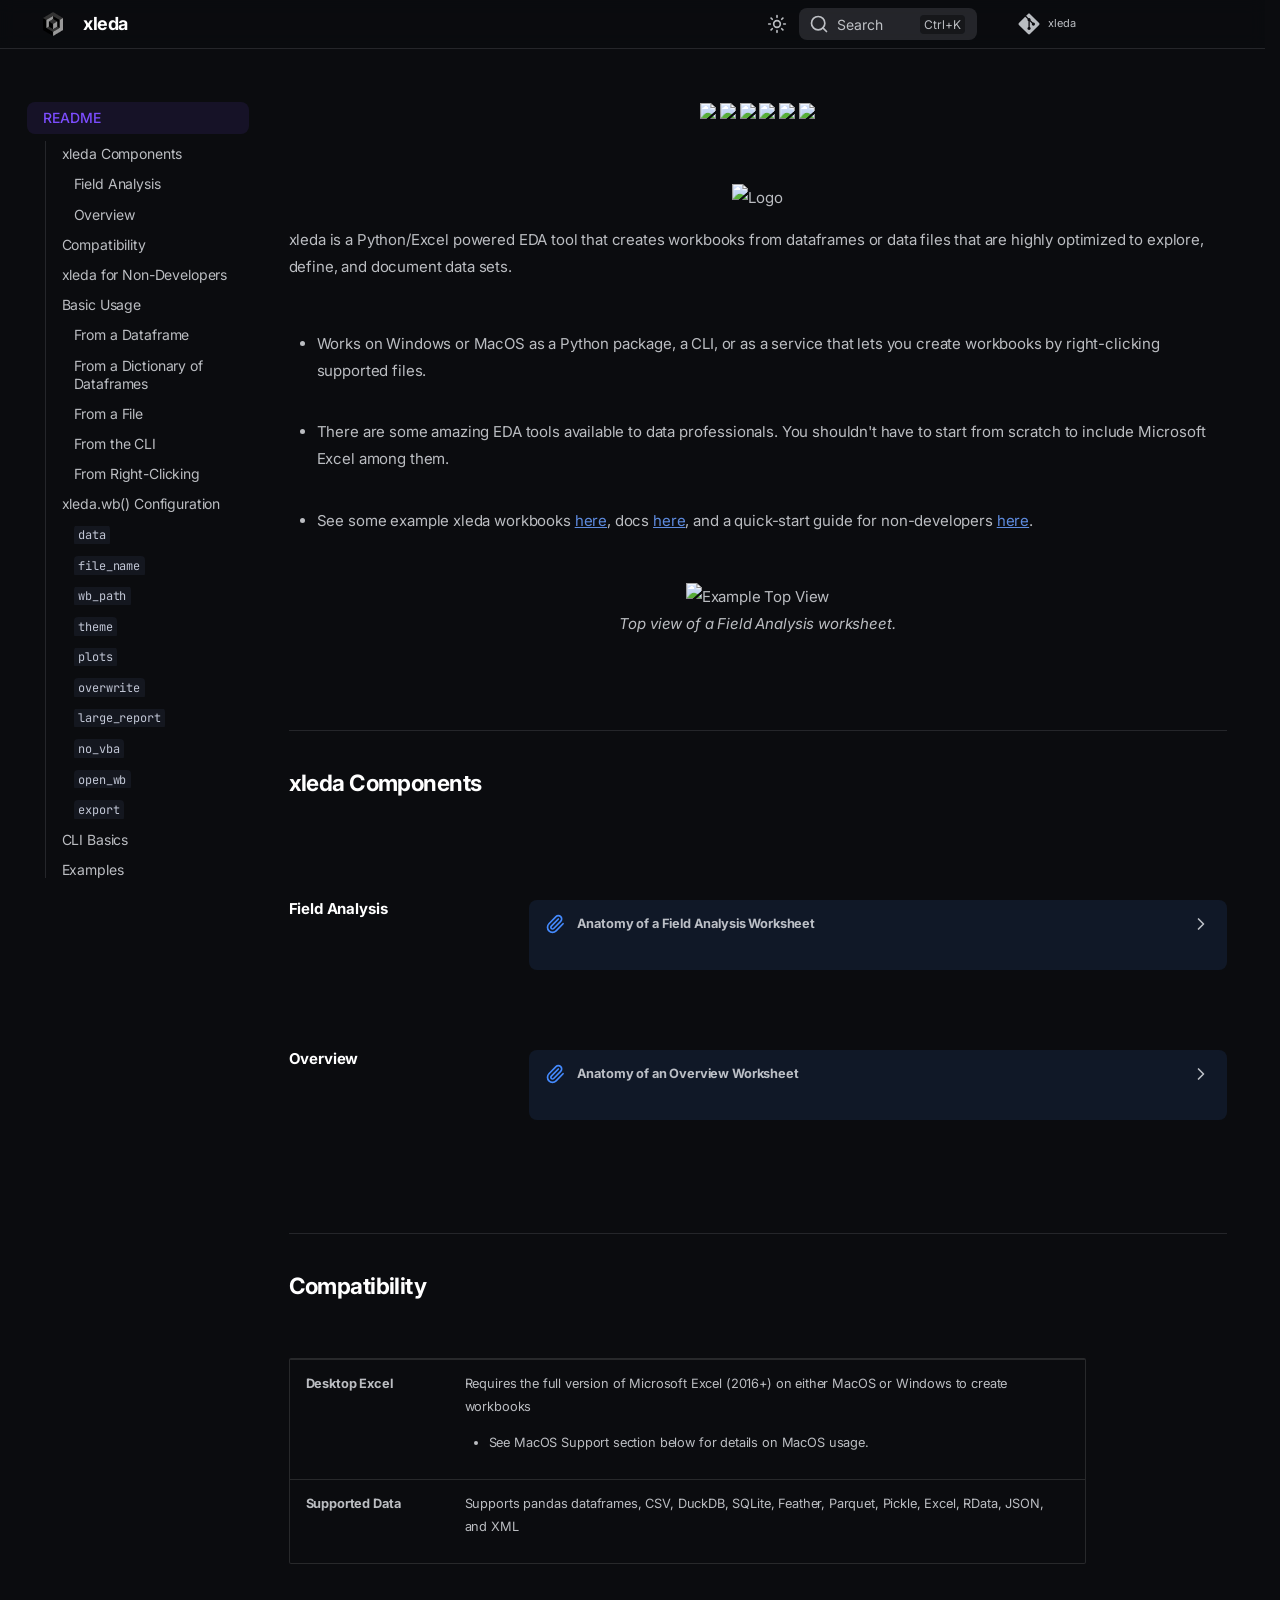
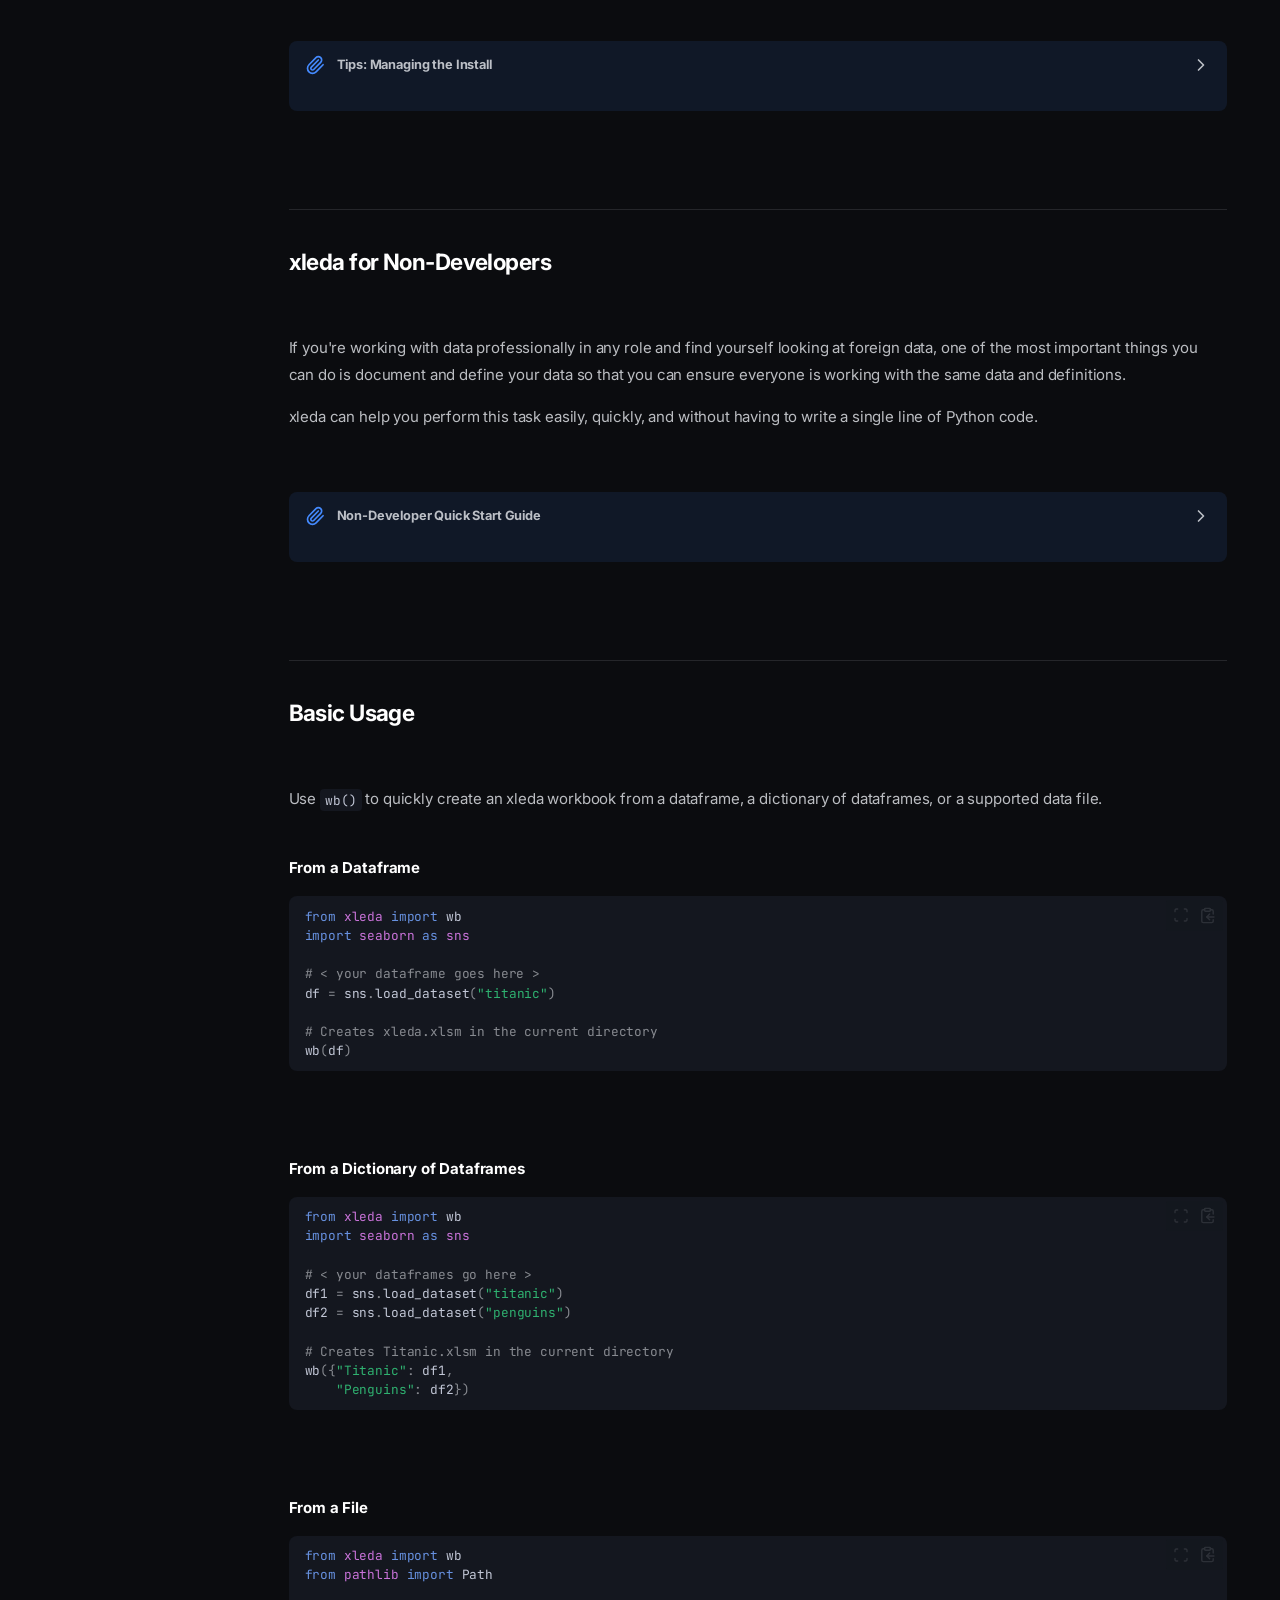
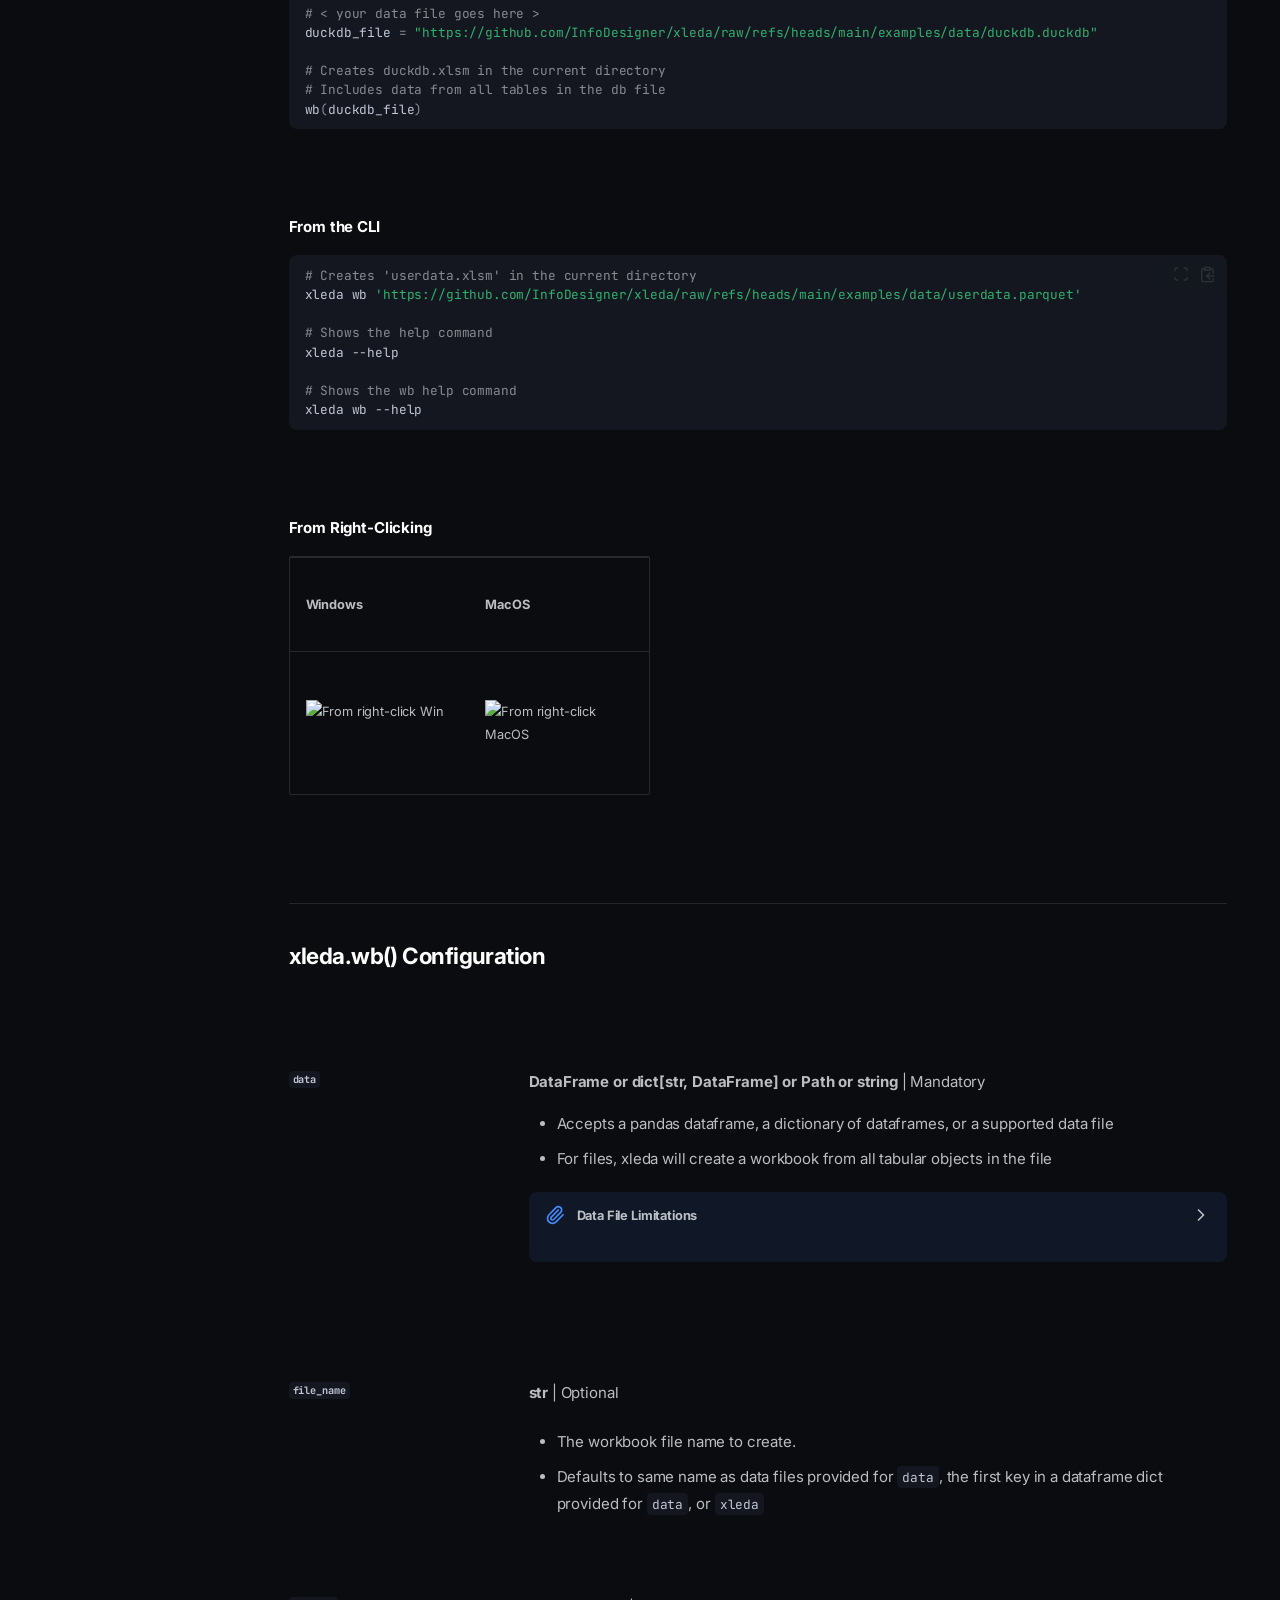
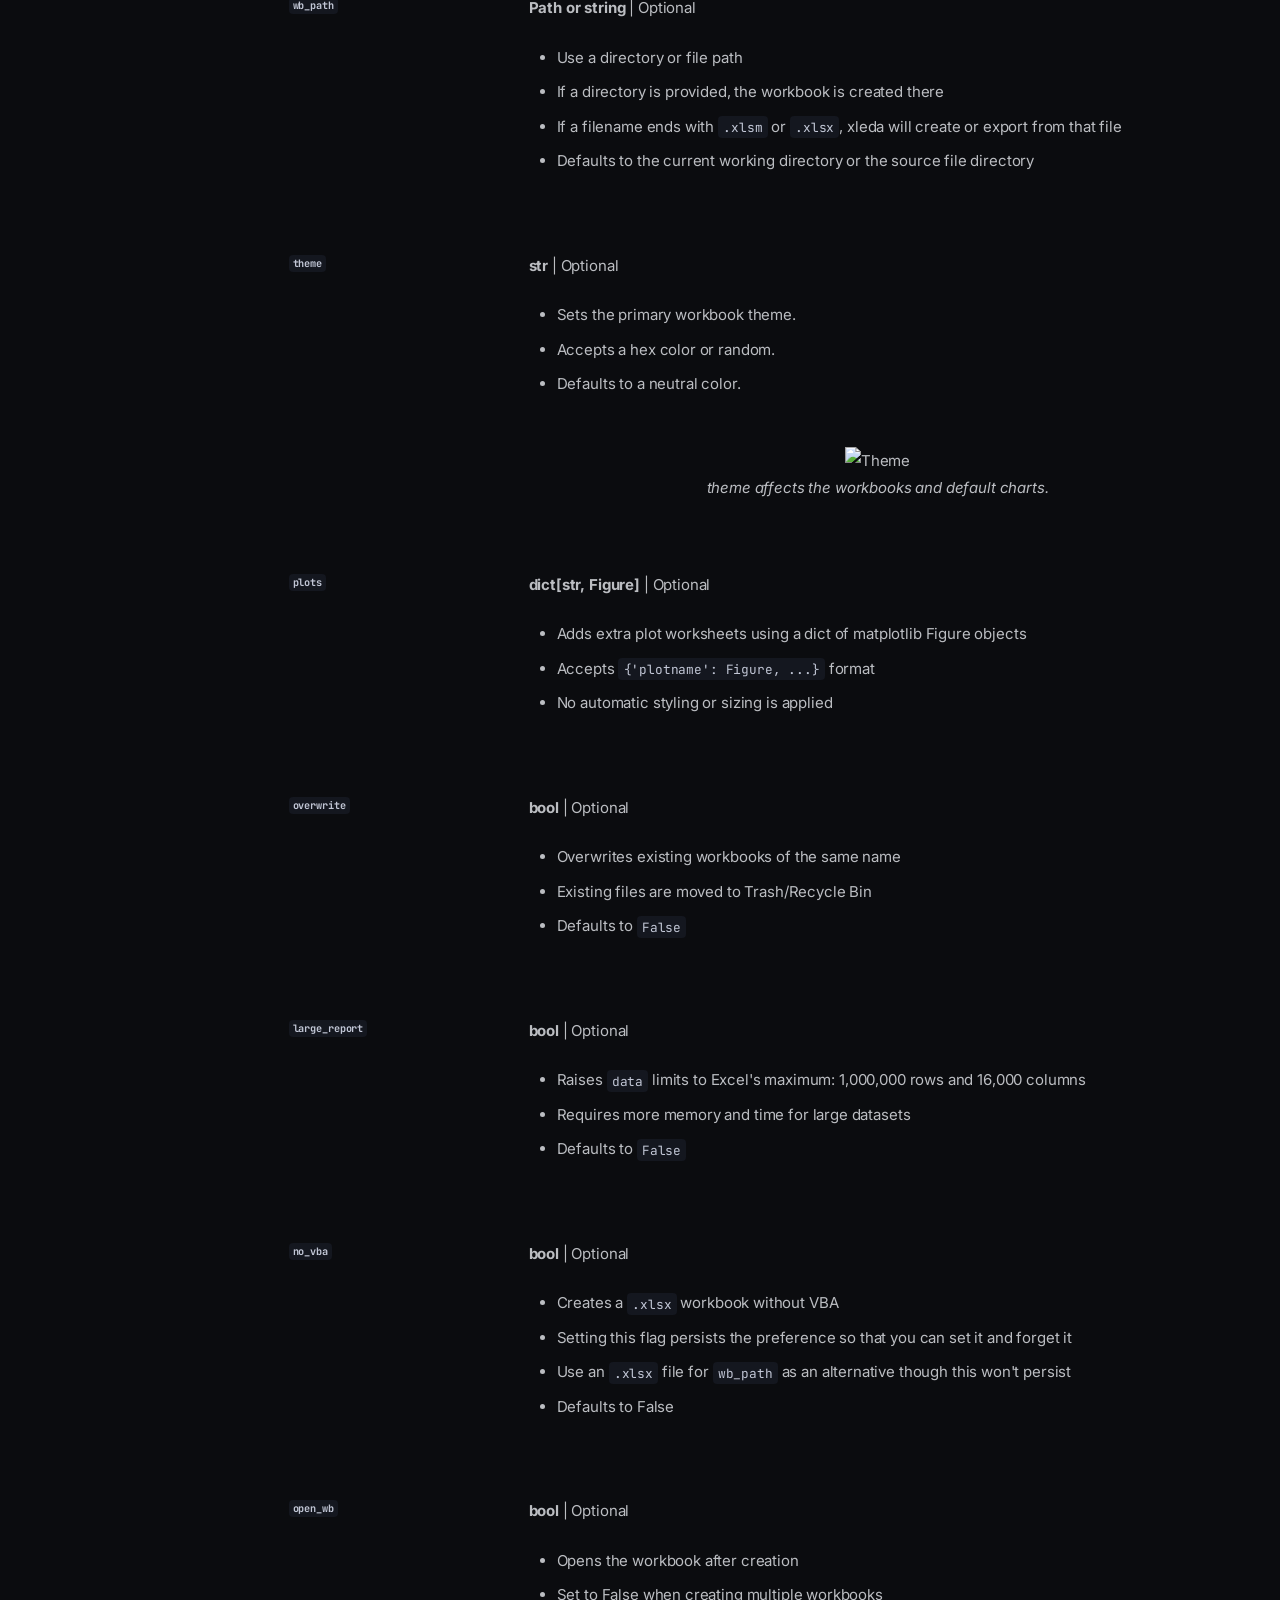
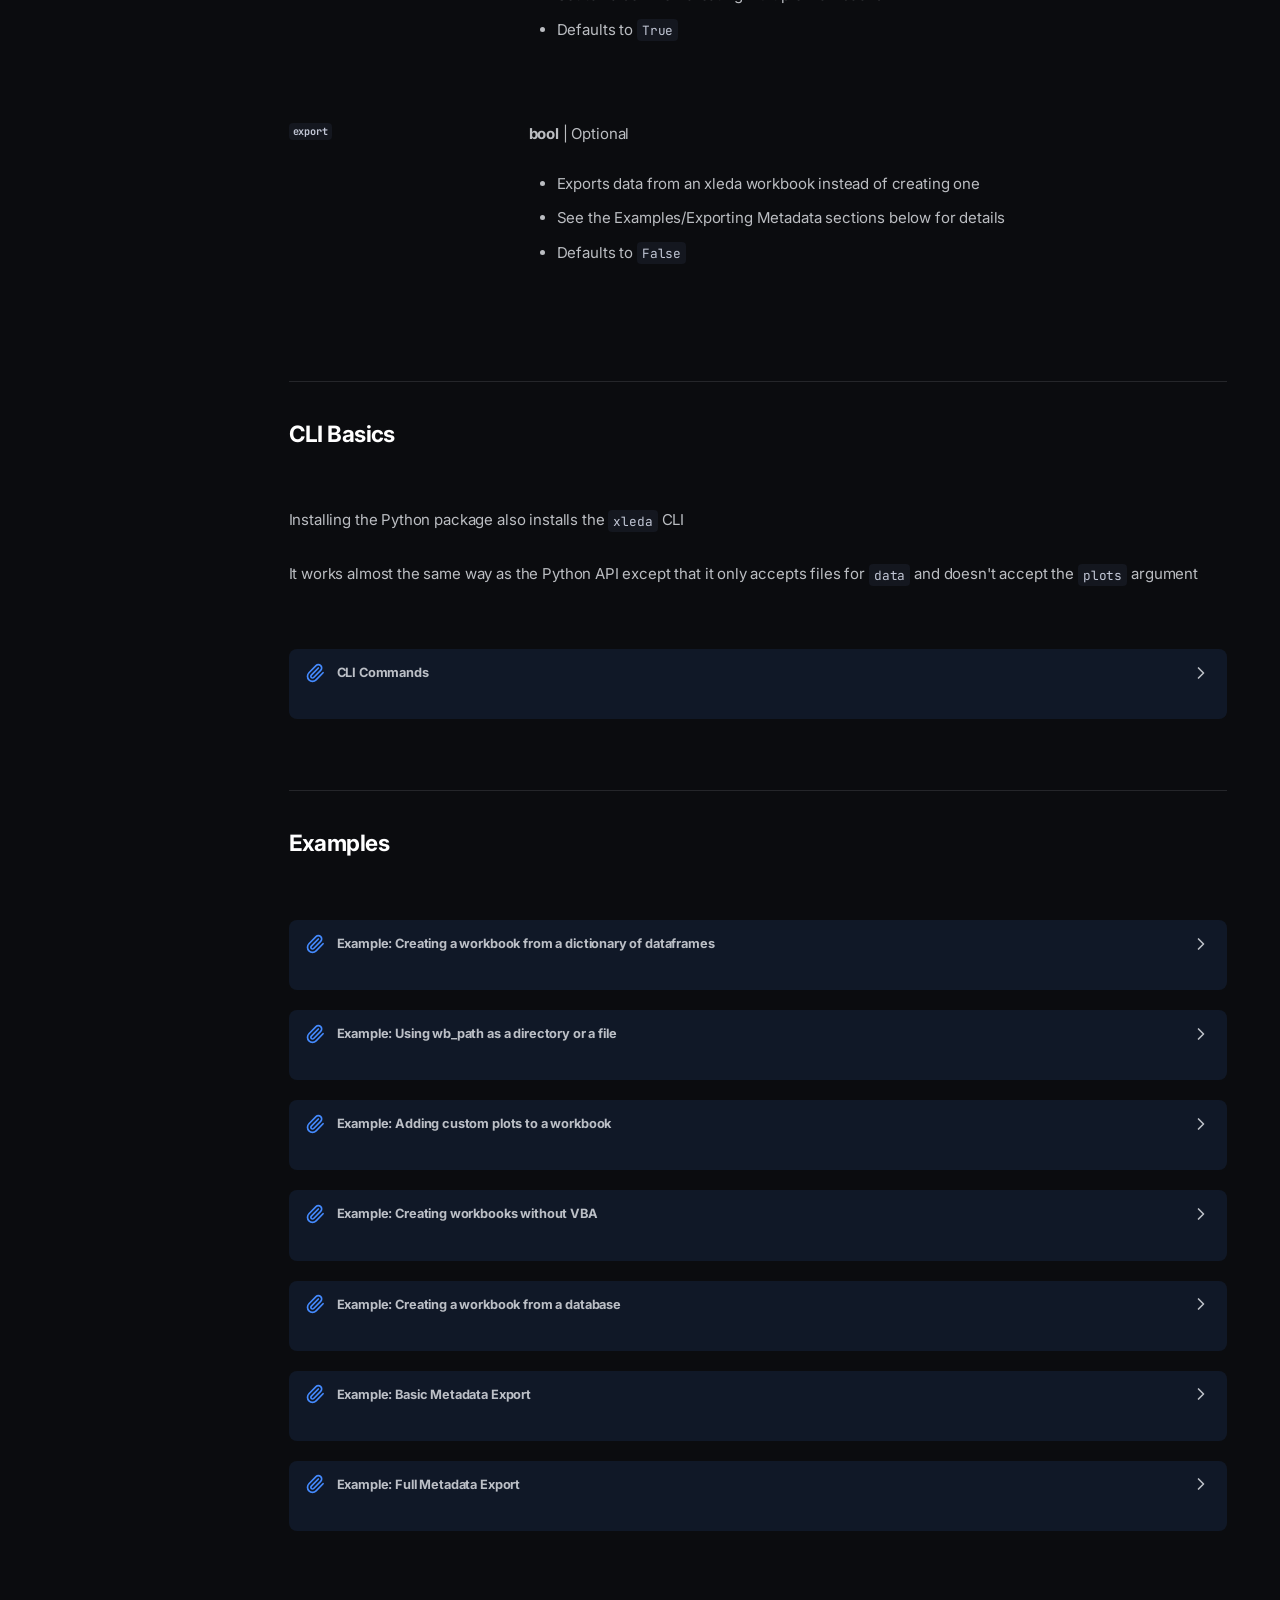
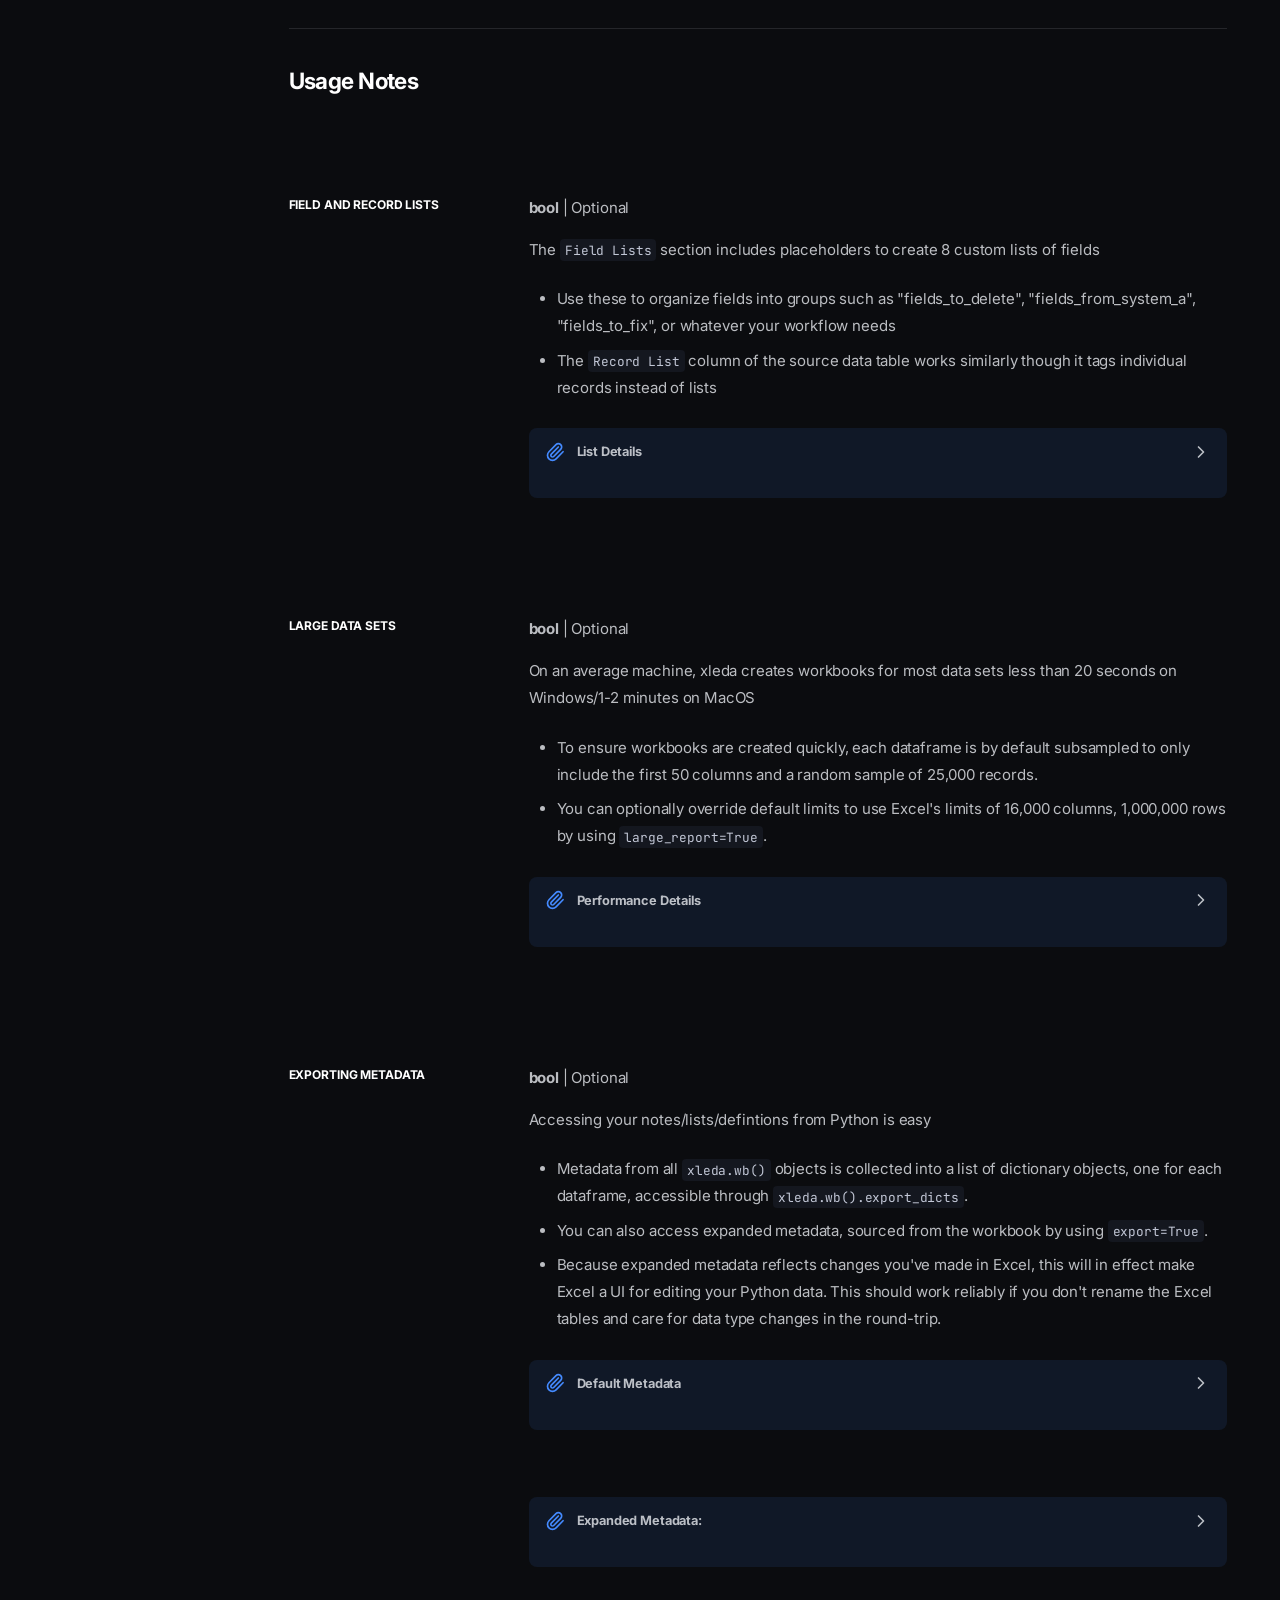
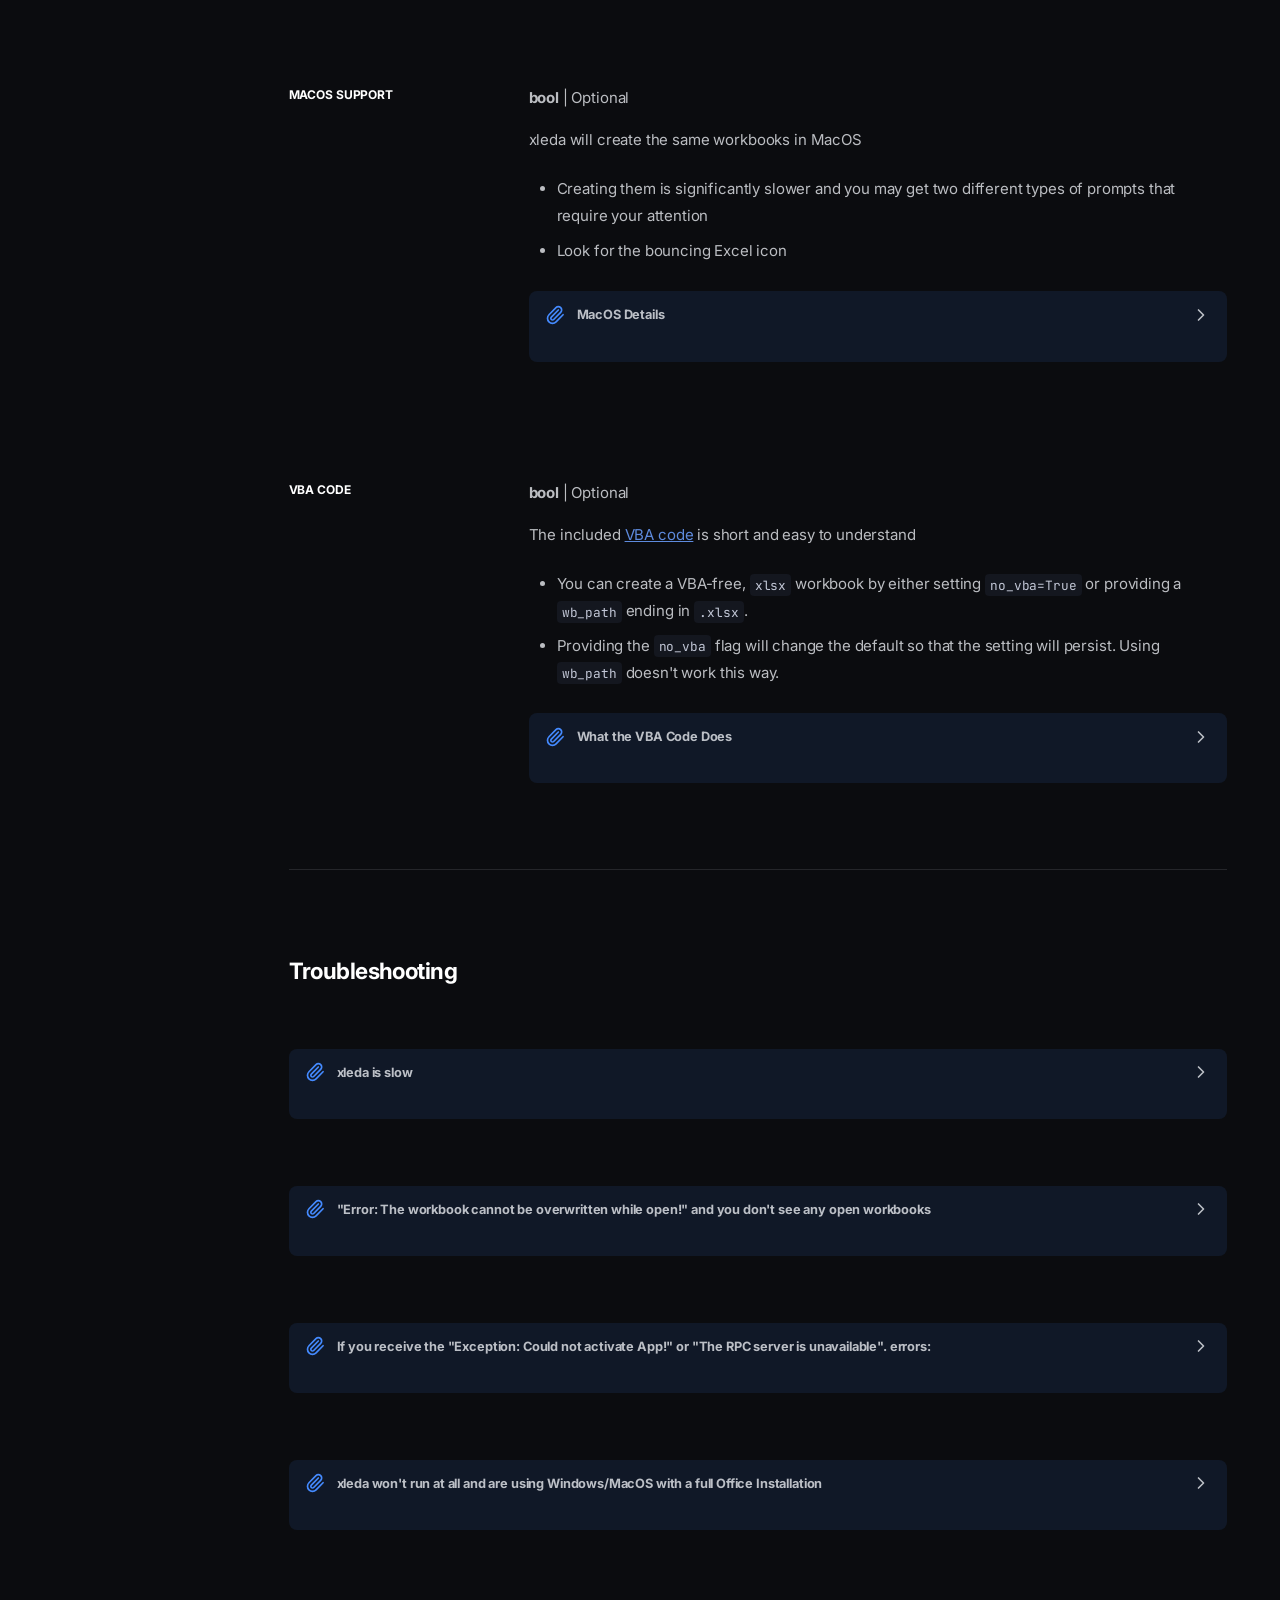
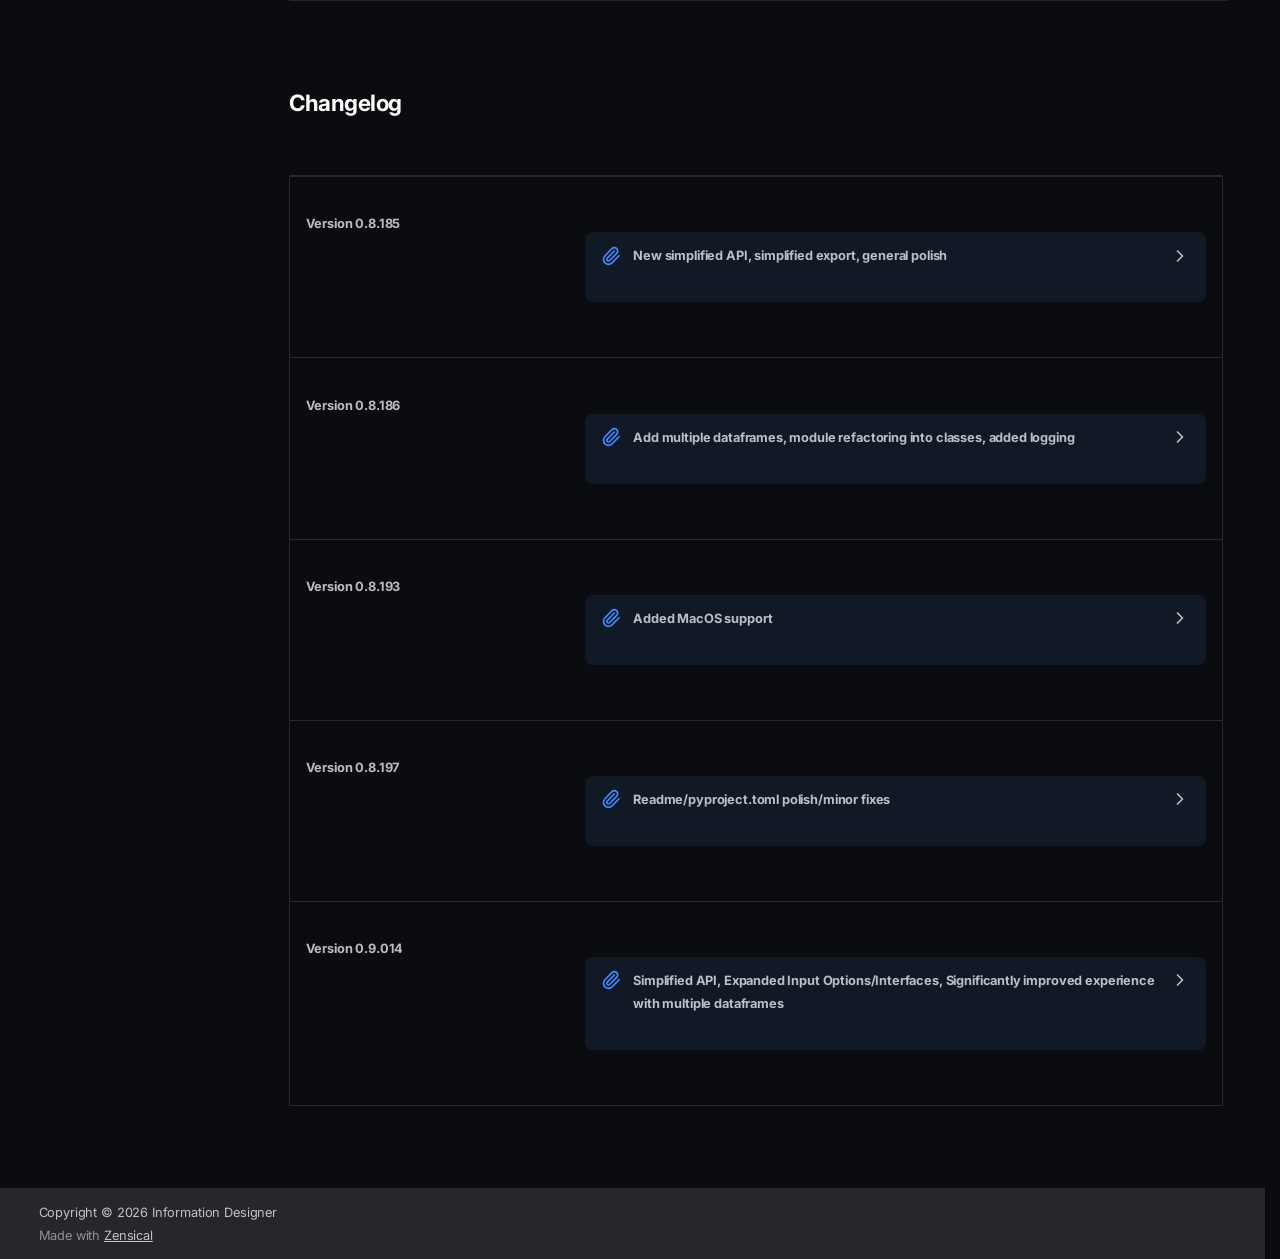
==== commit ca46dff5: "Added basic readme" ====
--- a/docs/site/index.html
+++ b/docs/site/index.html
@@ -16,6 +16,8 @@
       
       
       
+        <link rel="next" href="">
+      
       
         
       
@@ -25,7 +27,7 @@
     
     
       
-        <title>Index - xleda</title>
+        <title>README - xleda</title>
       
     
     
@@ -118,7 +120,7 @@
         <div class="md-header__topic" data-md-component="header-topic">
           <span class="md-ellipsis">
             
-              Index
+              README
             
           </span>
         </div>
@@ -252,7 +254,7 @@
   <span class="md-ellipsis">
     
   
-  Index
+  README
 
     
   </span>
@@ -269,7 +271,7 @@
   <span class="md-ellipsis">
     
   
-  Index
+  README
 
     
   </span>
@@ -672,6 +674,32 @@
   
 </nav>
       
+    </li>
+  
+
+    
+      
+      
+  
+  
+  
+  
+    <li class="md-nav__item">
+      <a href="" class="md-nav__link">
+        
+  
+  
+  <span class="md-ellipsis">
+    
+  
+  Index
+
+    
+  </span>
+  
+  
+
+      </a>
     </li>
   
 
@@ -694,7 +722,7 @@
   
 
 
-  <h1 id="__skip">Index</h1>
+  <h1 id="__skip">README</h1>
 
 <div align="center">
   <a href="https://www.apache.org/licenses/LICENSE-2.0.txt"><img src="https://img.shields.io/badge/license-Apache-**blue**"></a>
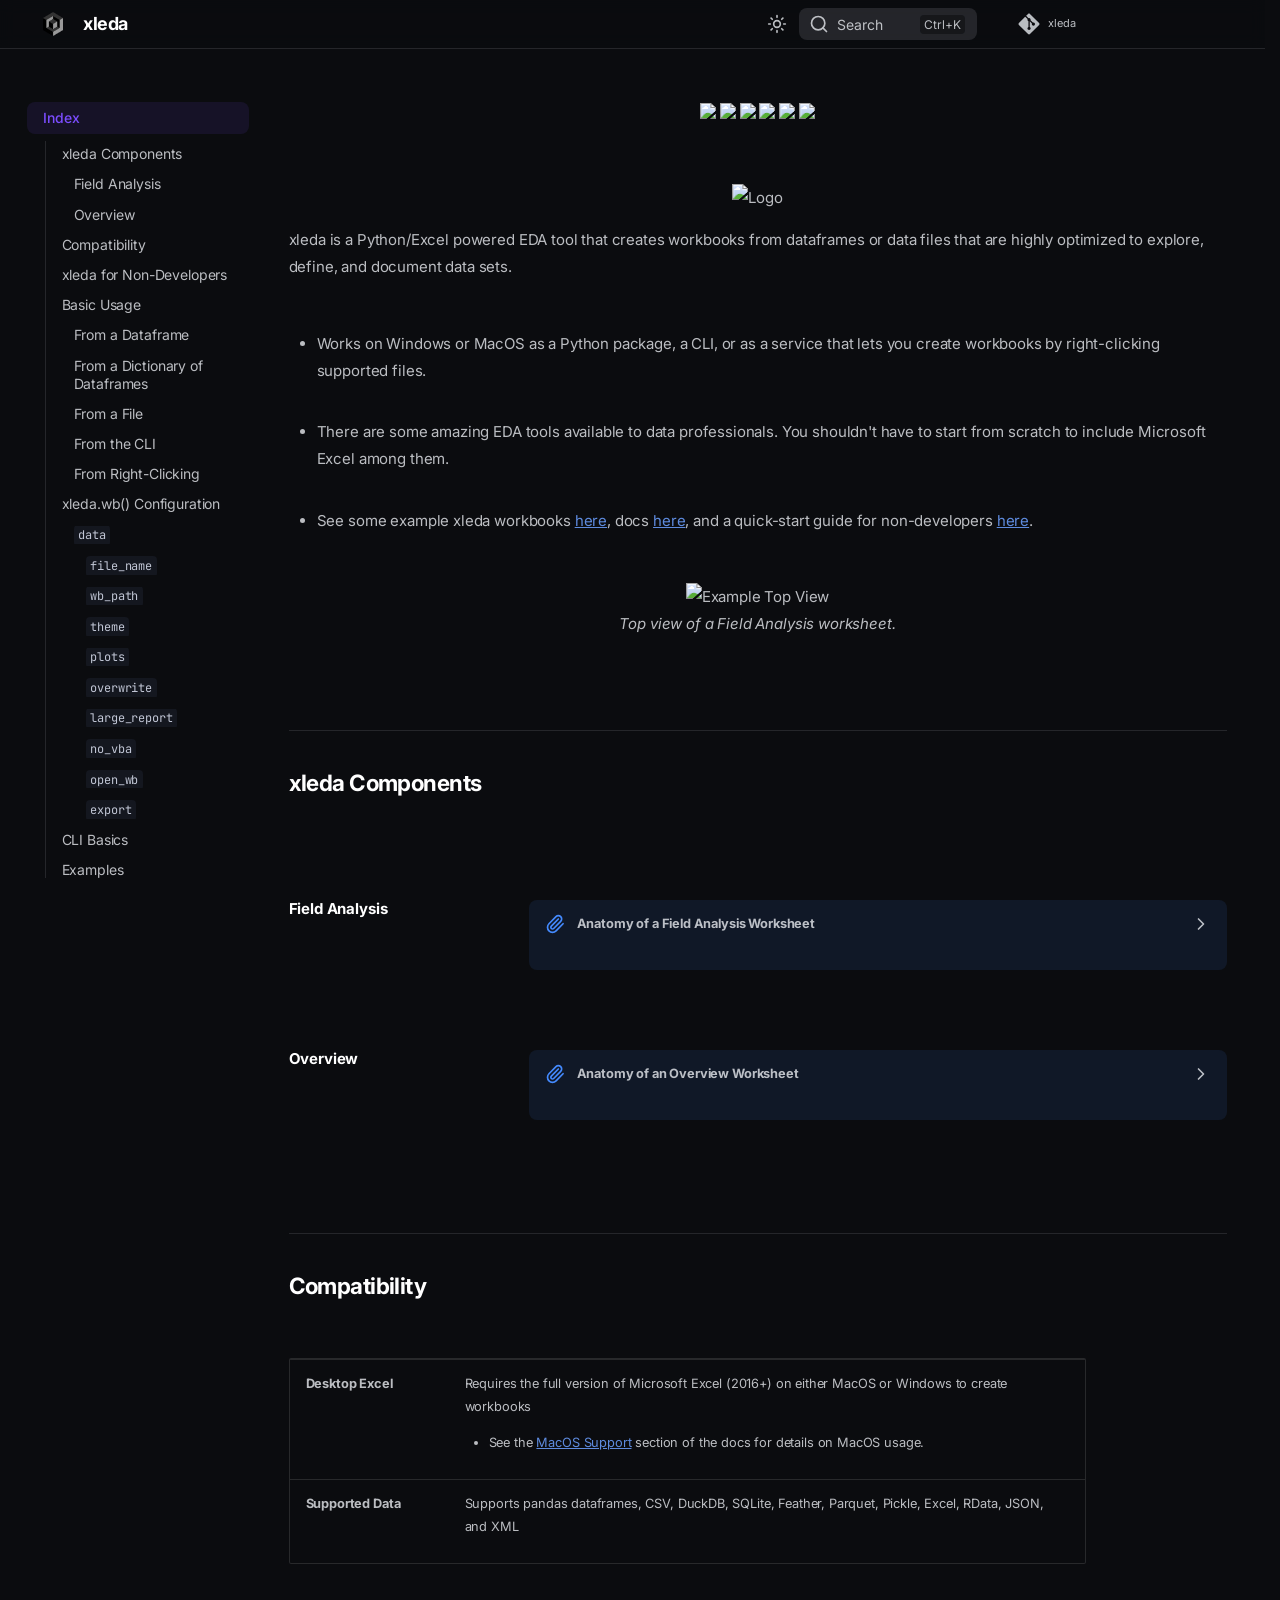
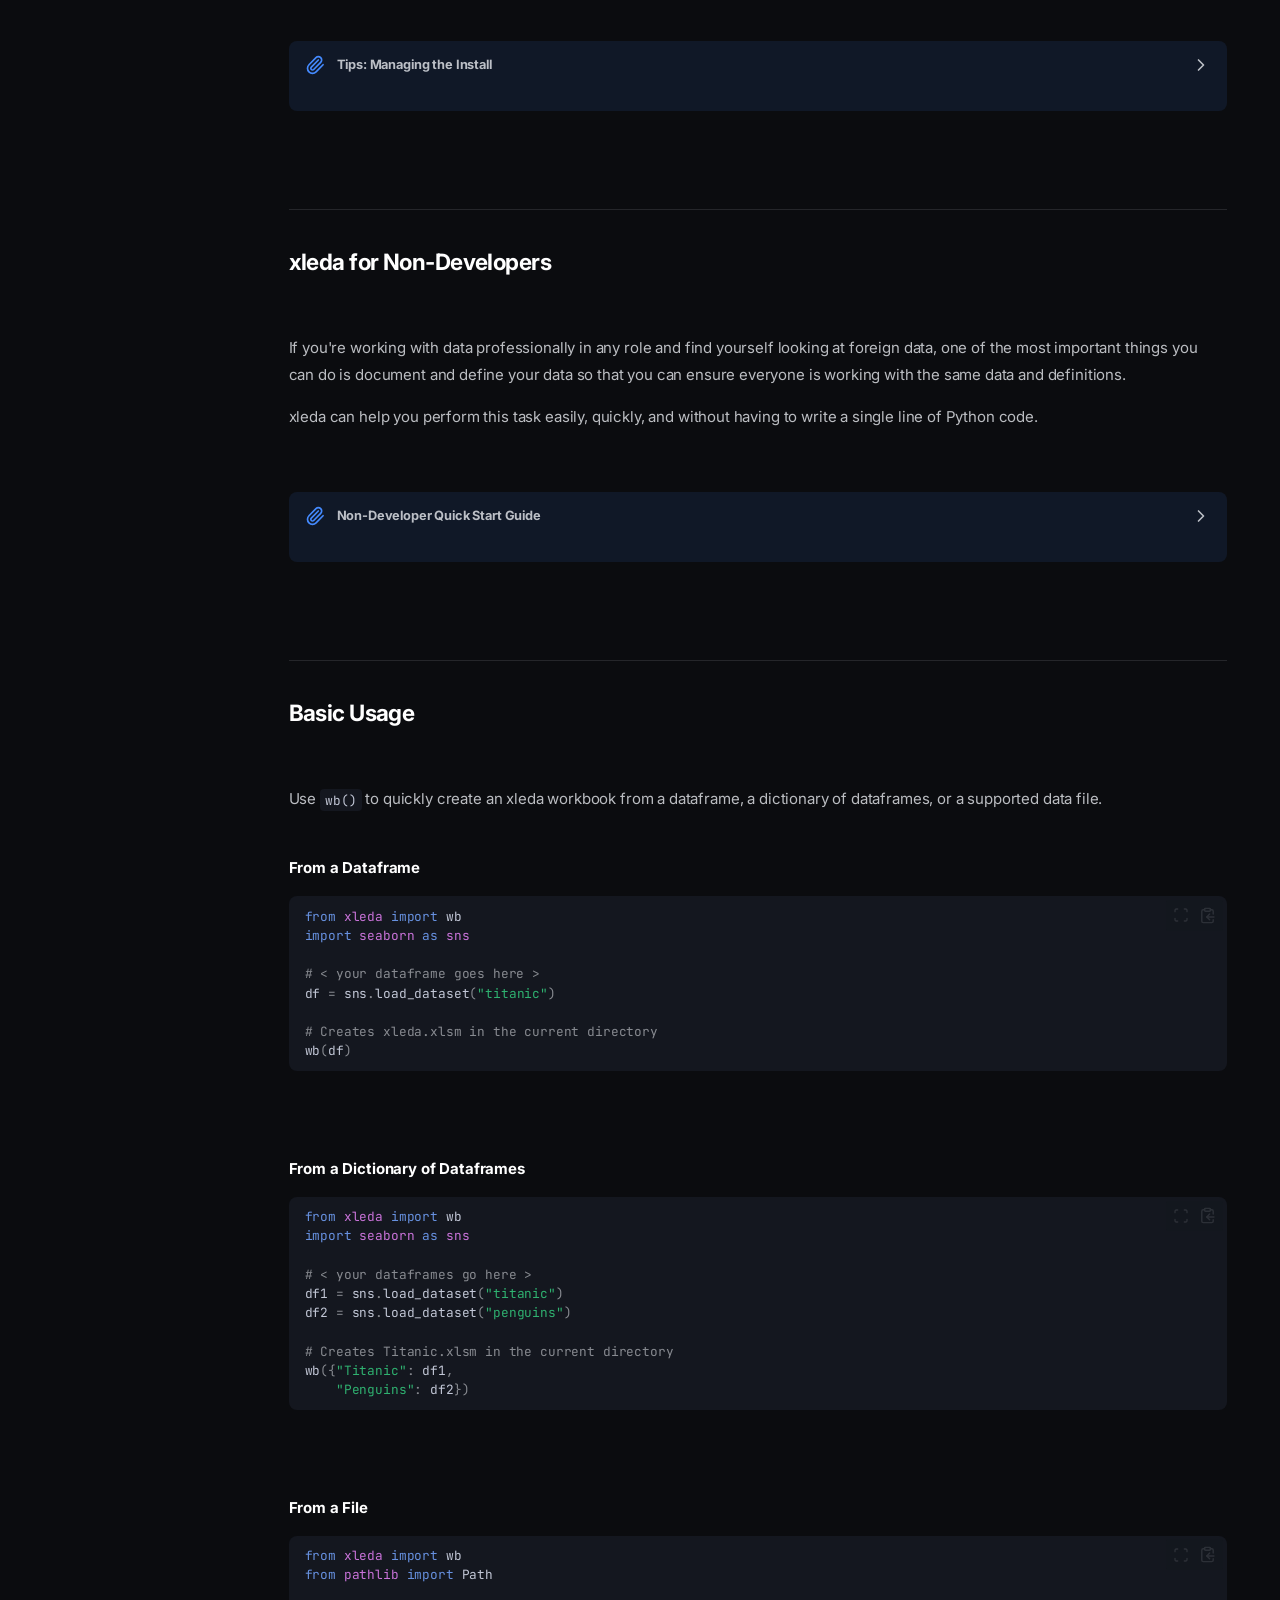
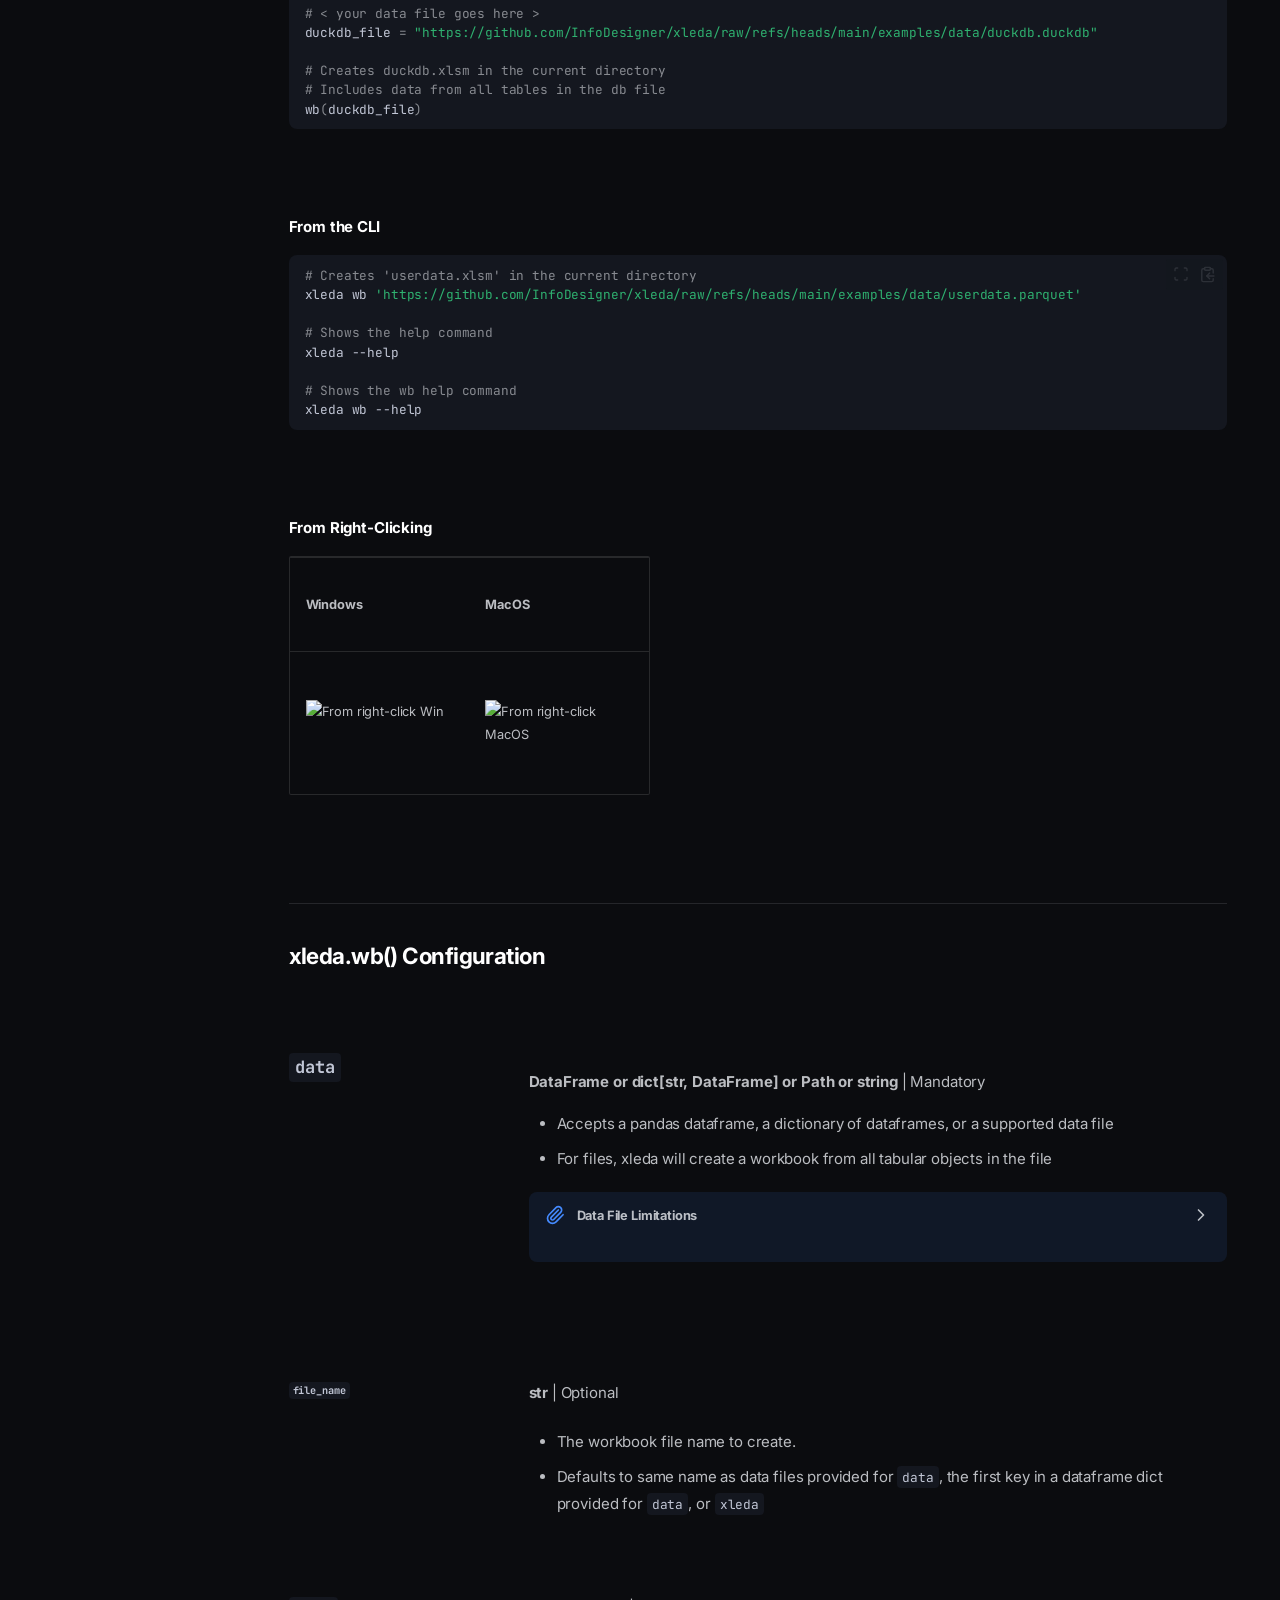
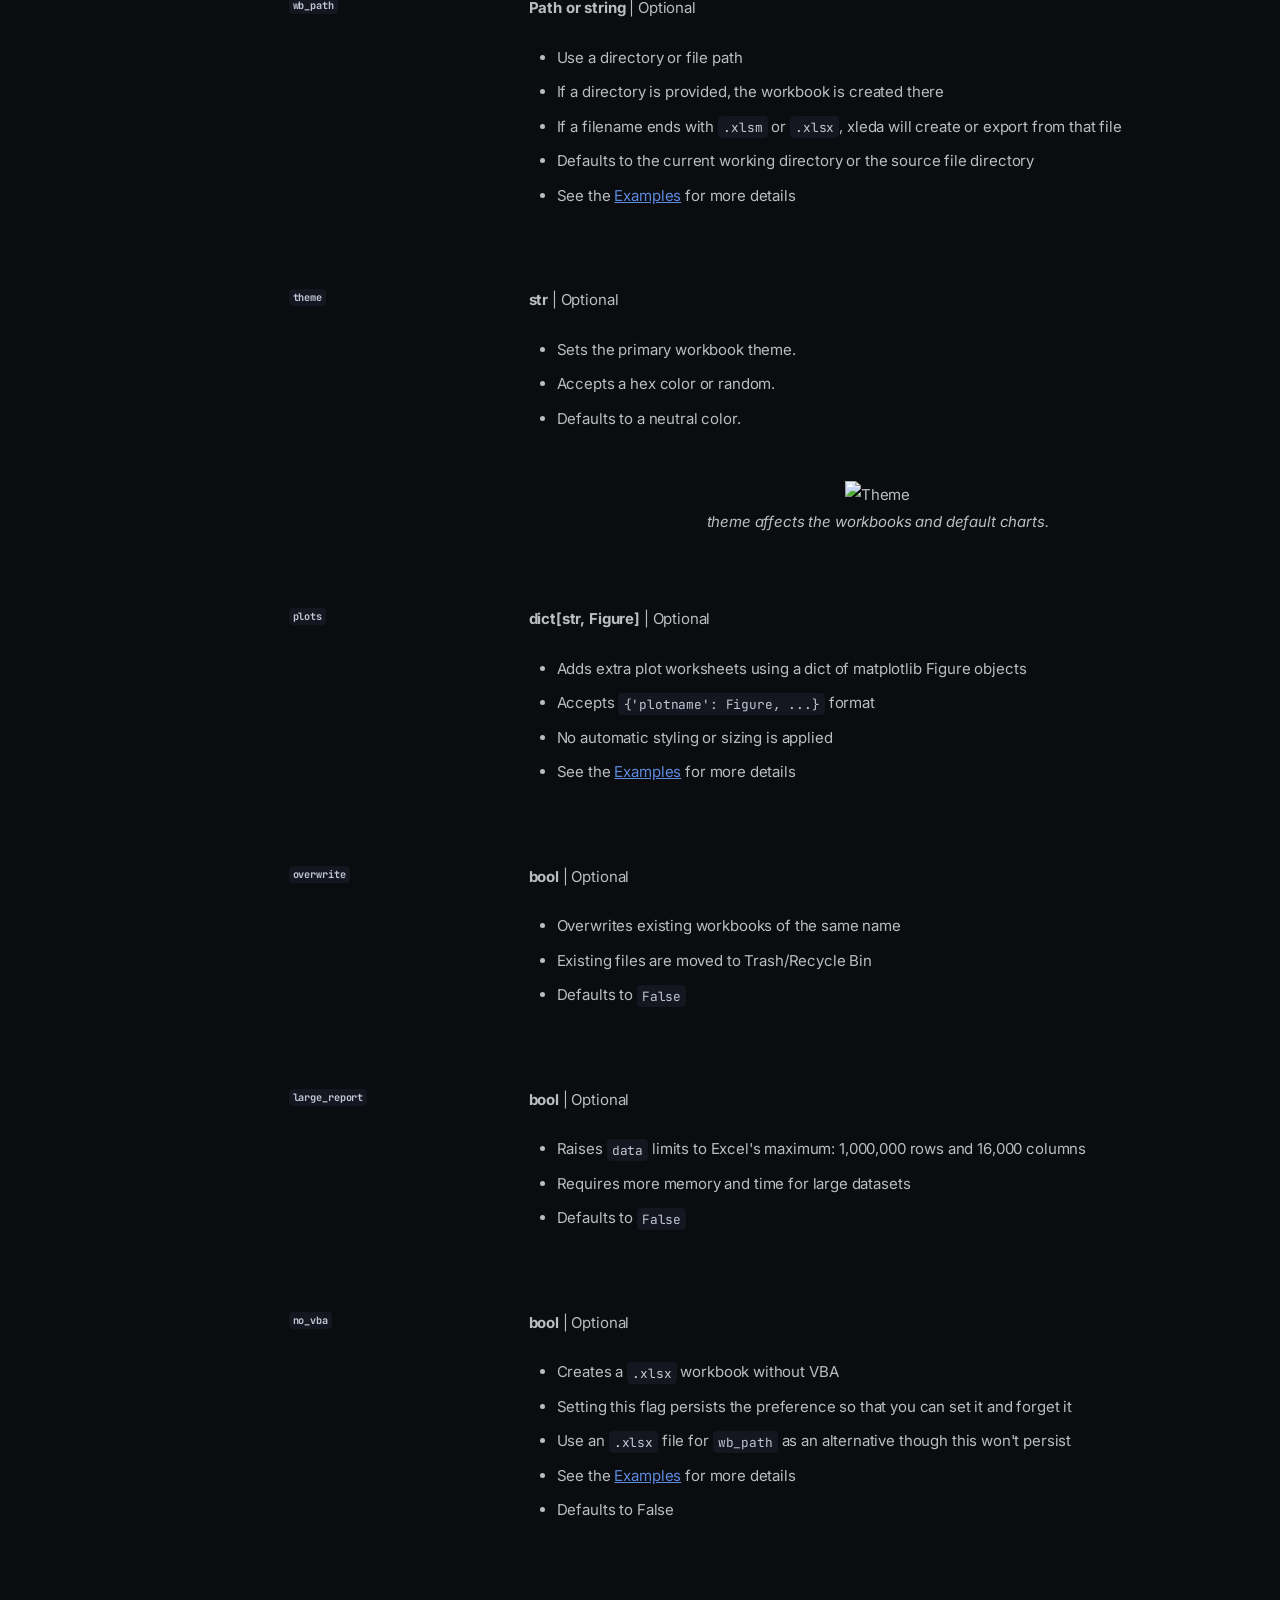
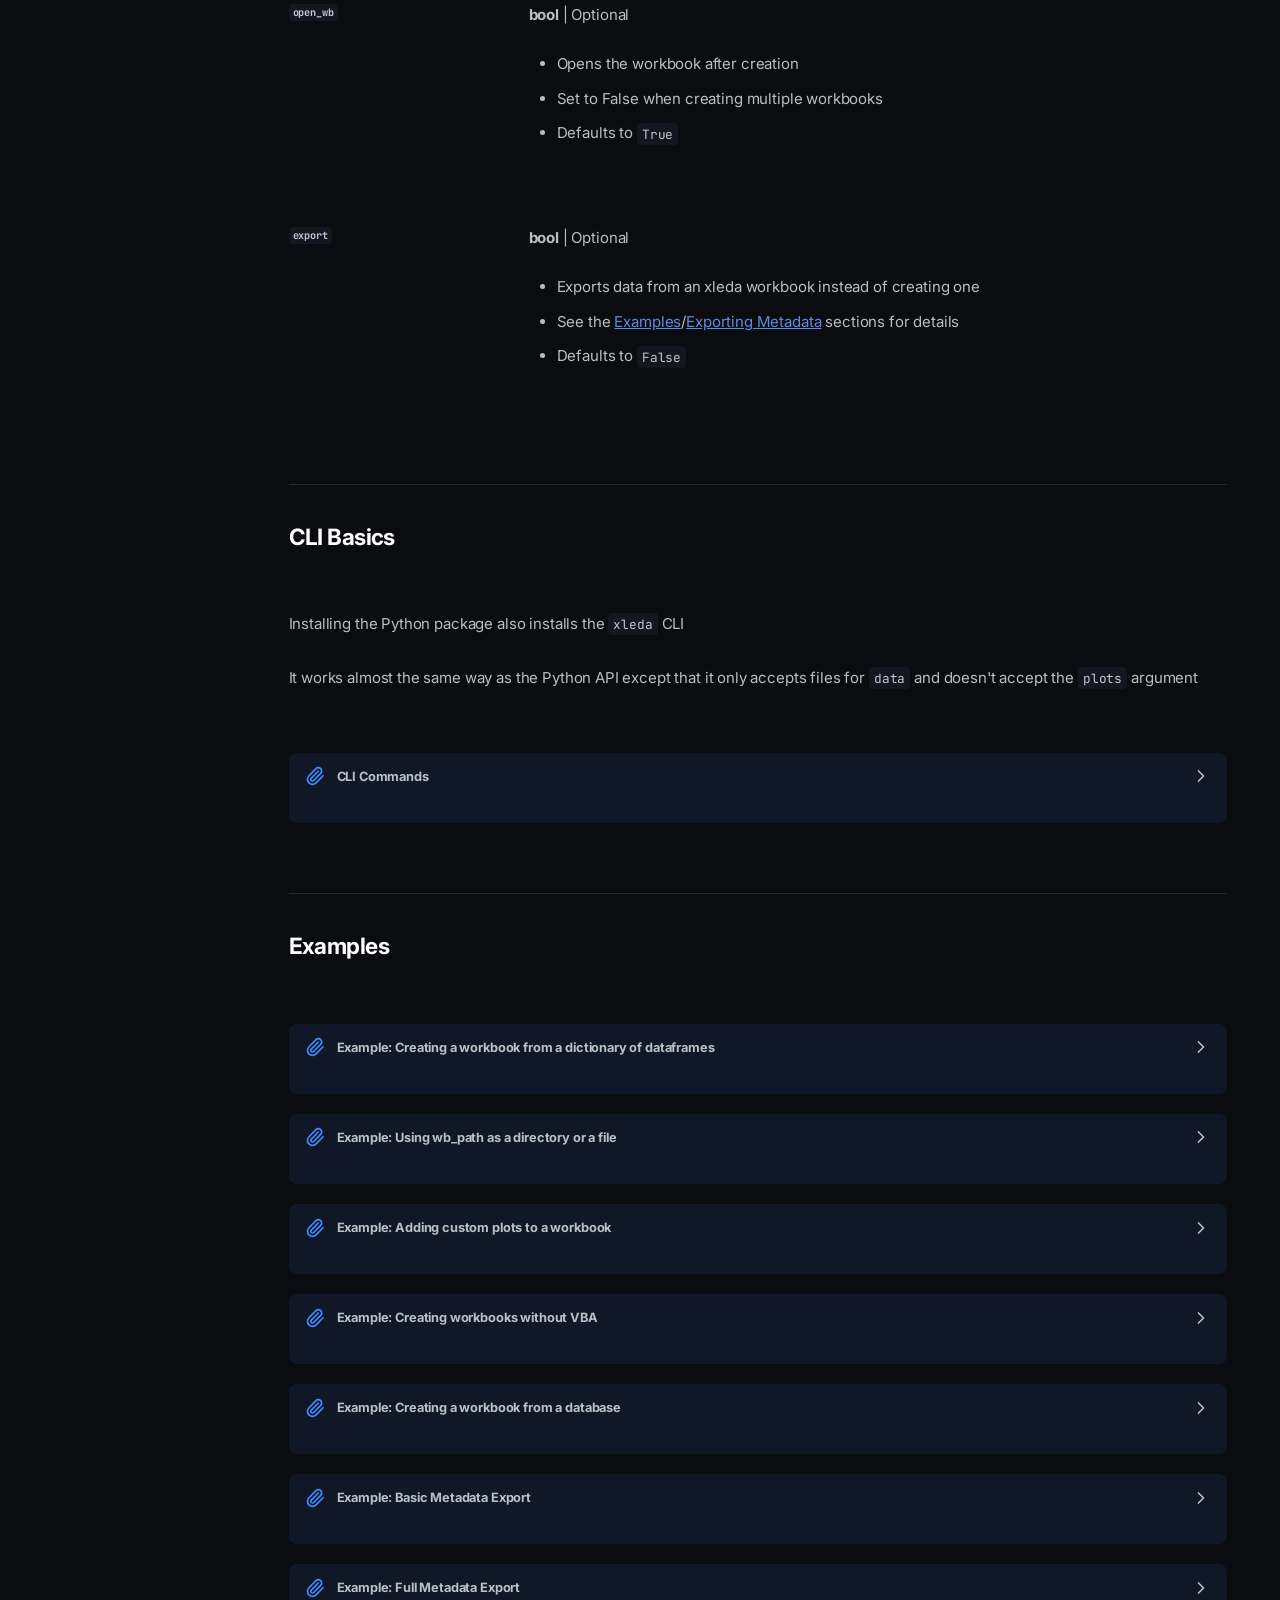
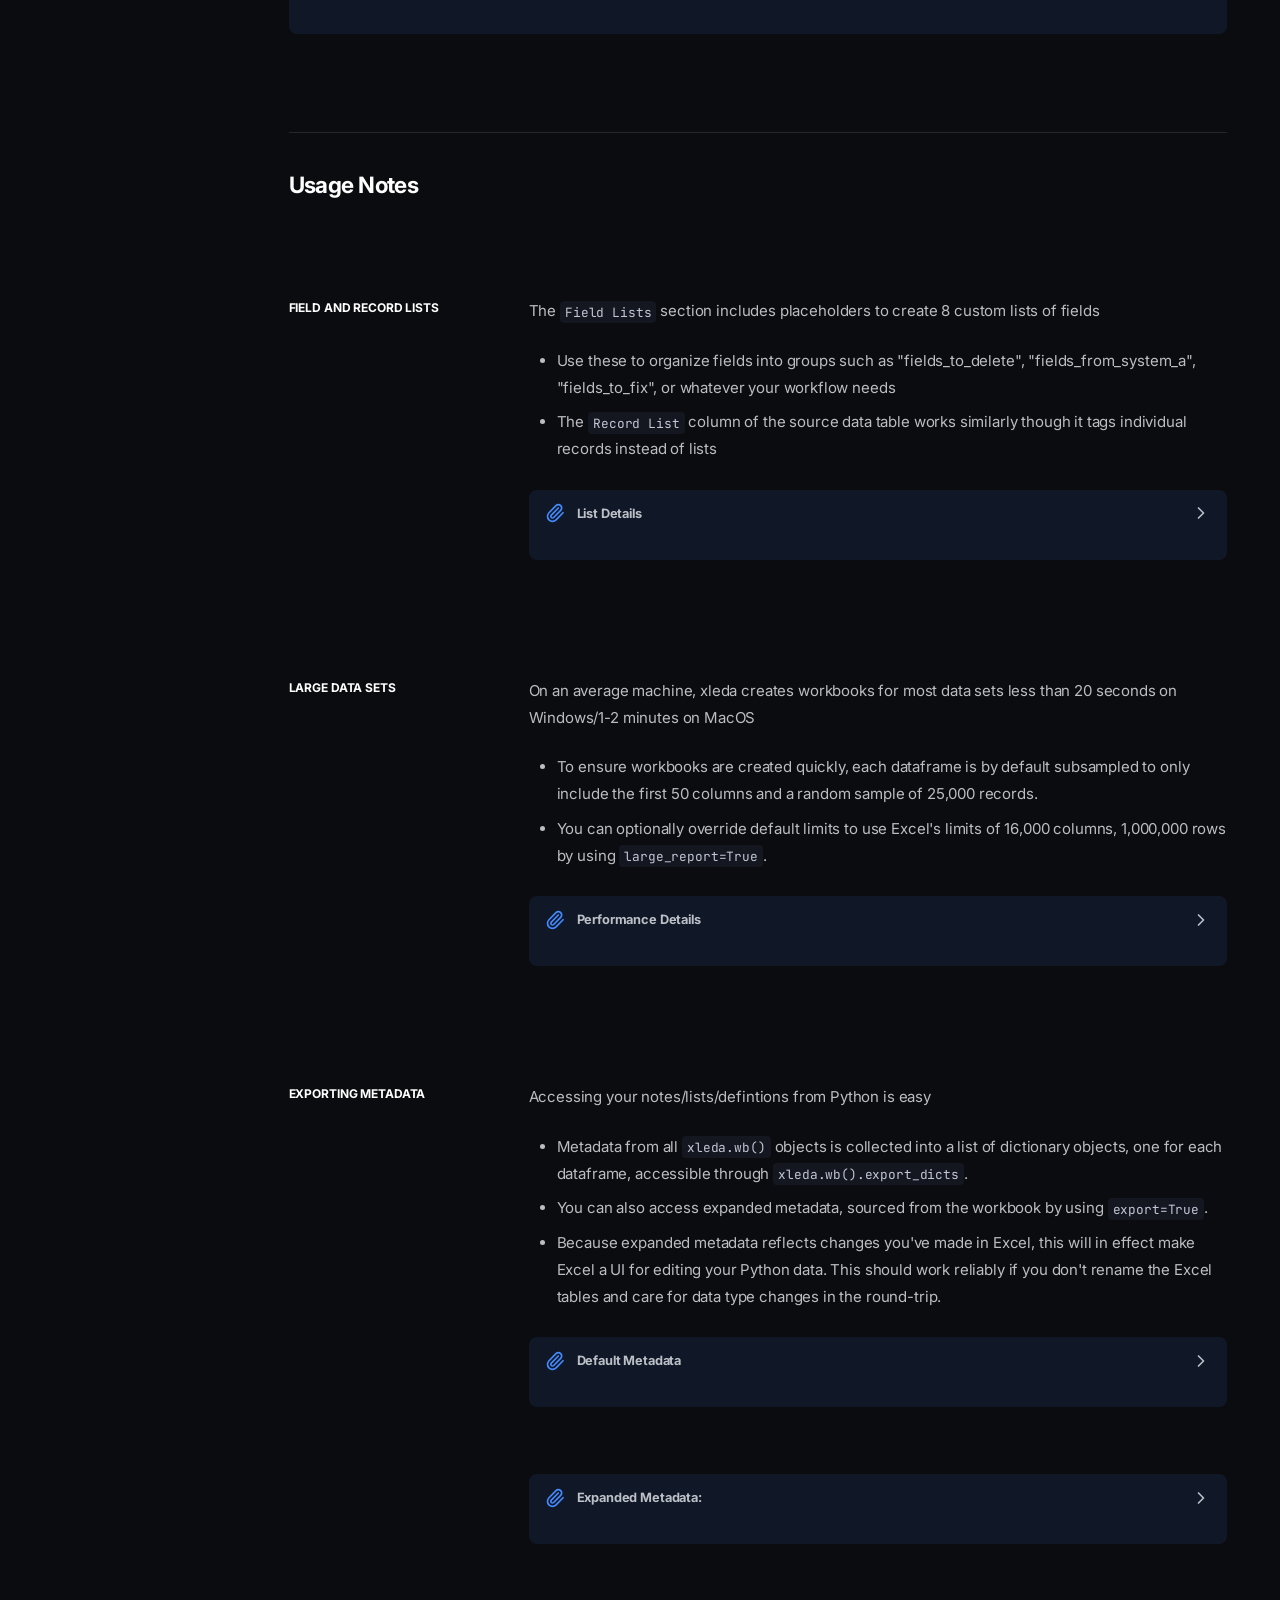
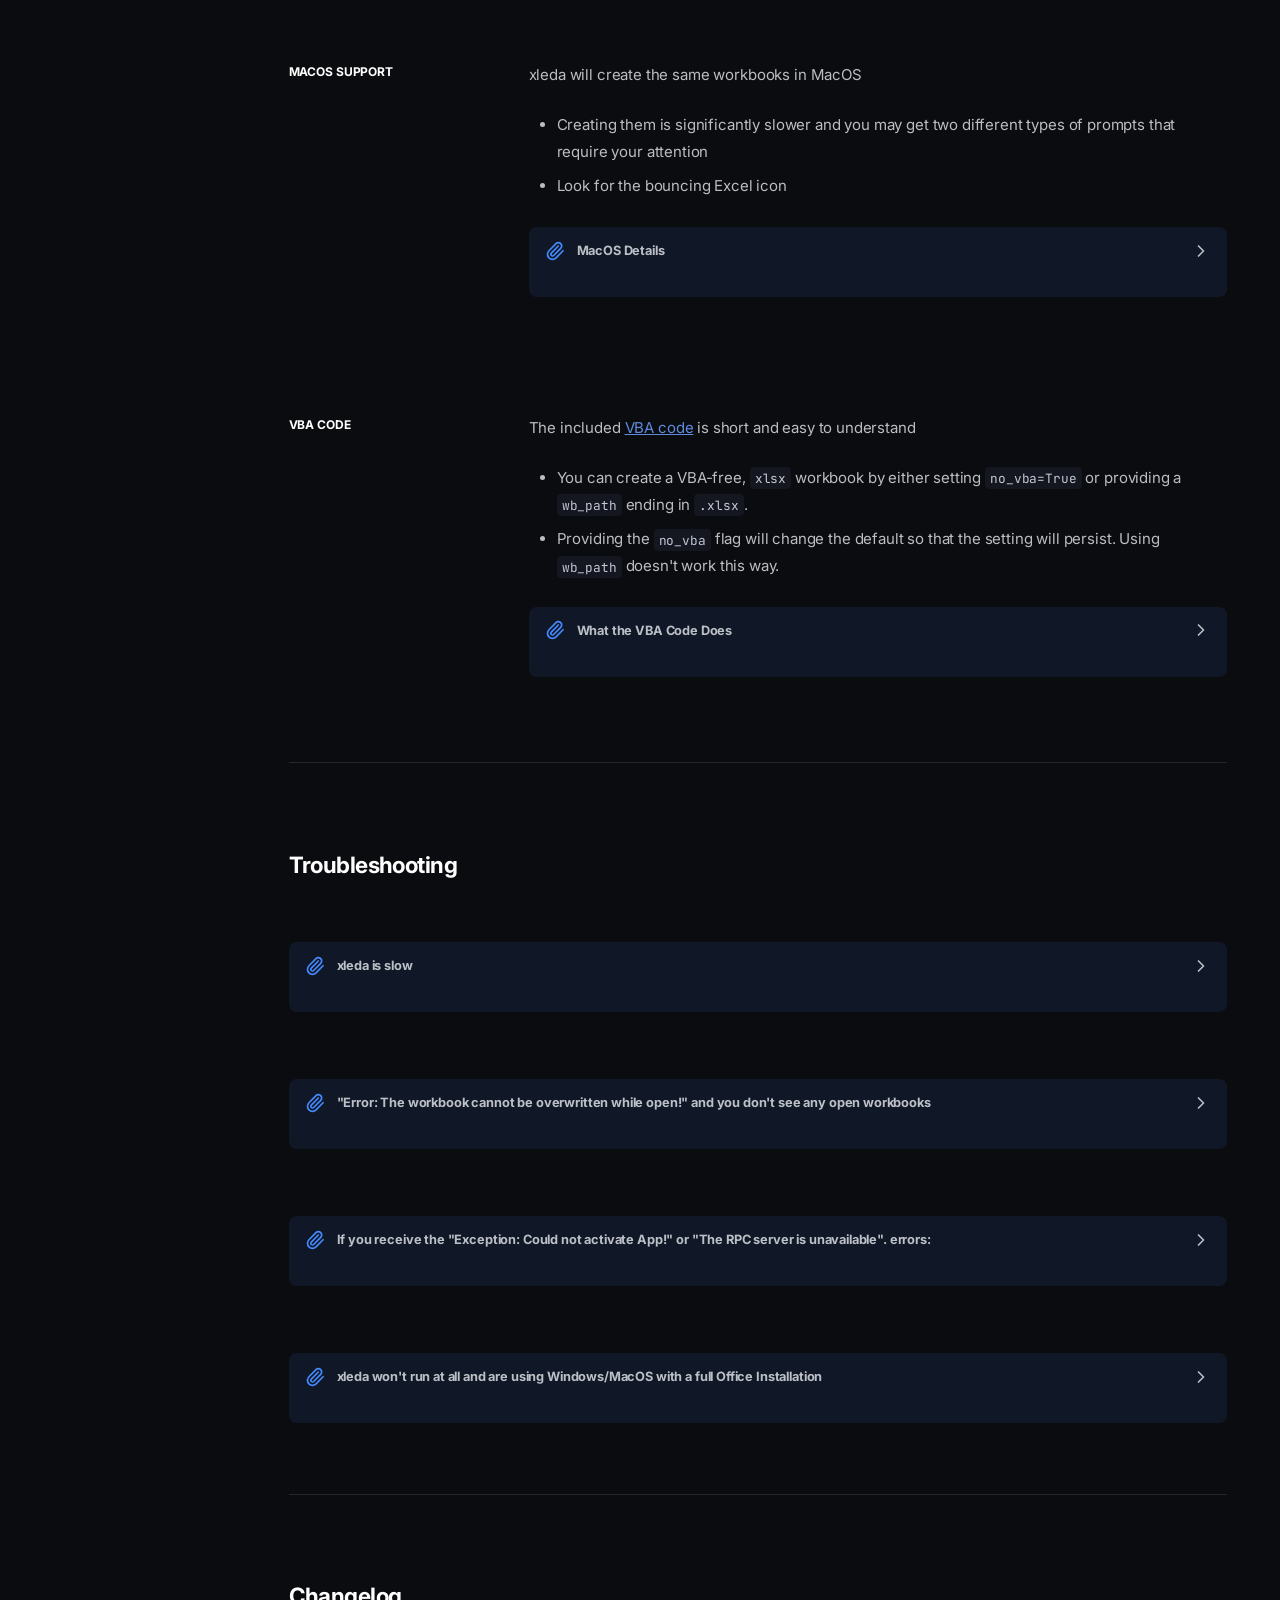
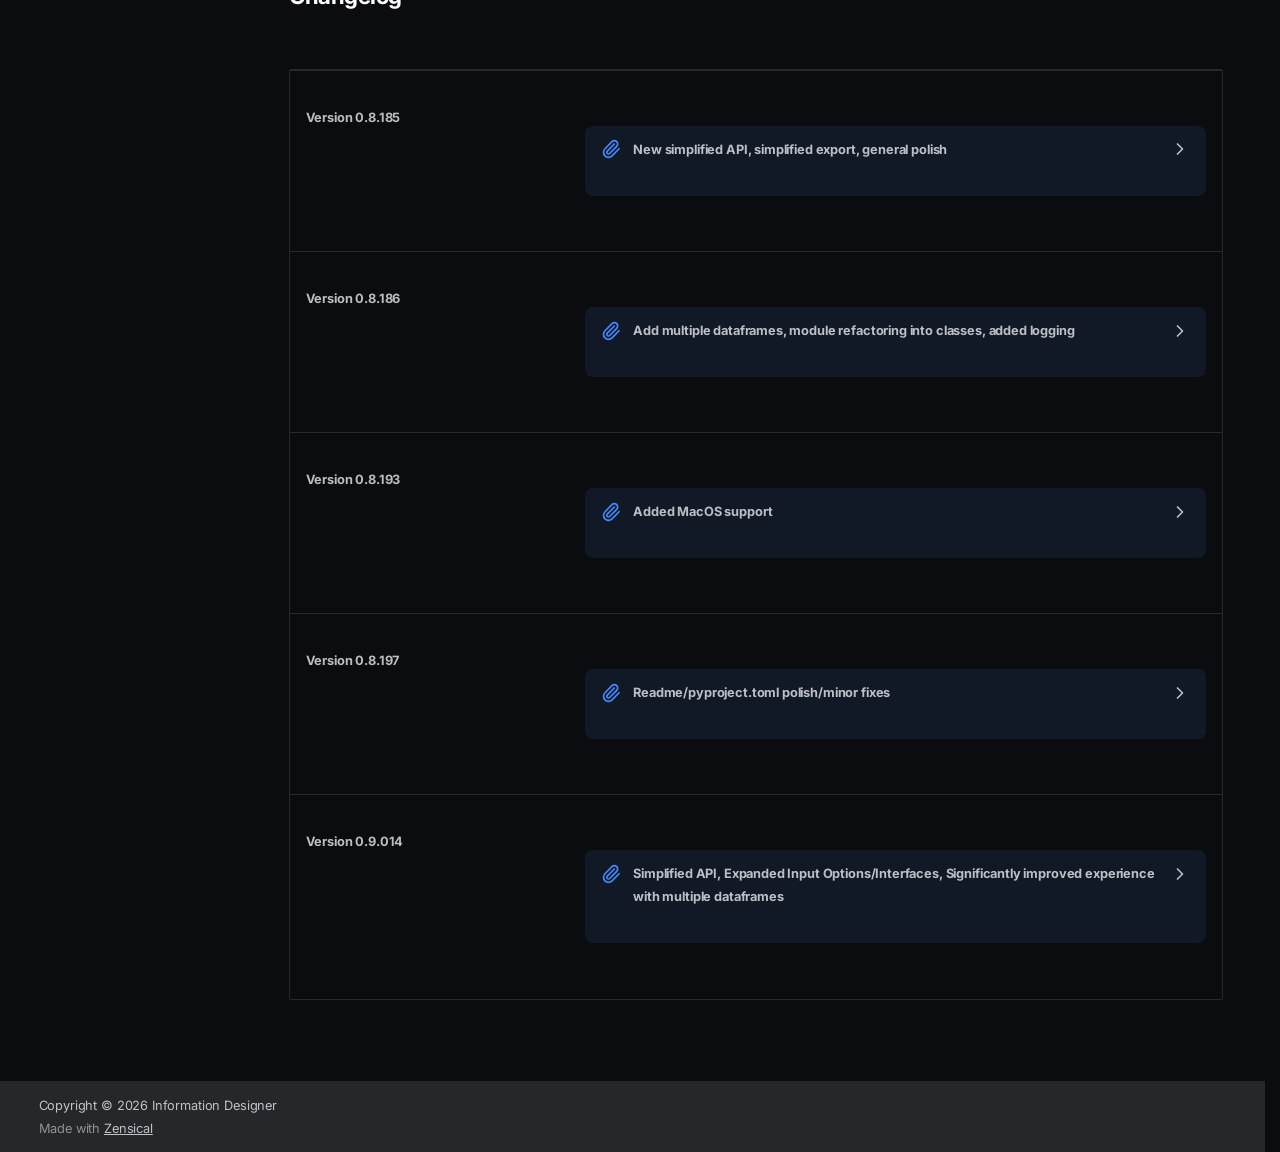
==== commit 29d47f15: "Typo correction on readme, link updates" ====
--- a/docs/site/index.html
+++ b/docs/site/index.html
@@ -16,7 +16,7 @@
       
       
       
-        <link rel="next" href="">
+        <link rel="next" href="./configuration/">
       
       
         
@@ -27,7 +27,7 @@
     
     
       
-        <title>README - xleda</title>
+        <title>Index - xleda</title>
       
     
     
@@ -120,7 +120,7 @@
         <div class="md-header__topic" data-md-component="header-topic">
           <span class="md-ellipsis">
             
-              README
+              Index
             
           </span>
         </div>
@@ -254,7 +254,7 @@
   <span class="md-ellipsis">
     
   
-  README
+  Index
 
     
   </span>
@@ -271,7 +271,7 @@
   <span class="md-ellipsis">
     
   
-  README
+  Index
 
     
   </span>
@@ -448,7 +448,8 @@
     </span>
   </a>
   
-</li>
+    <nav class="md-nav" aria-label="data">
+      <ul class="md-nav__list">
         
           <li class="md-nav__item">
   <a href="#file_name" class="md-nav__link">
@@ -553,6 +554,11 @@
     </nav>
   
 </li>
+        
+      </ul>
+    </nav>
+  
+</li>
       
         <li class="md-nav__item">
   <a href="#cli-basics" class="md-nav__link">
@@ -685,14 +691,14 @@
   
   
     <li class="md-nav__item">
-      <a href="" class="md-nav__link">
+      <a href="./configuration/" class="md-nav__link">
         
   
   
   <span class="md-ellipsis">
     
   
-  Index
+  Configuration
 
     
   </span>
@@ -722,7 +728,7 @@
   
 
 
-  <h1 id="__skip">README</h1>
+  <h1 id="__skip">Index</h1>
 
 <div align="center">
   <a href="https://www.apache.org/licenses/LICENSE-2.0.txt"><img src="https://img.shields.io/badge/license-Apache-**blue**"></a>
@@ -796,7 +802,7 @@
       <td valign="top">
       <p>Requires the full version of Microsoft Excel (2016+) on either MacOS or Windows to create workbooks</p>
         <ul>
-          <li>See MacOS Support section below for details on MacOS usage.</li><p></p>
+          <li>See the <a href="https://infodesigner.github.io/xleda/#macos-support">MacOS Support</a> section of the docs for details on MacOS usage.</li><p></p>
         </ul>
       </td>
     </tr>
@@ -1057,7 +1063,7 @@
 </style>
 
 <div class="doc-grid-container">
-<h5 id="data"><code>data</code><a class="headerlink" href="#data" title="Permanent link">&para;</a></h5>
+<h3 id="data"><code>data</code><a class="headerlink" href="#data" title="Permanent link">&para;</a></h3>
 <div class="section-content">
 <p><strong>DataFrame or dict[str, DataFrame] or Path or string</strong> | Mandatory<br></p>
 <ul>
@@ -1116,6 +1122,9 @@
 <li>
 <p>Defaults to the current working directory or the source file directory<br></p>
 </li>
+<li>
+<p>See the <a href="https://infodesigner.github.io/xleda/#examples">Examples</a> for more details<br></p>
+</li>
 </ul>
 </div>
 </div>
@@ -1125,13 +1134,13 @@
 <p><strong>str</strong> | Optional</p>
 <ul>
 <li>
-<p>Sets the primary workbook theme.</p>
-</li>
-<li>
-<p>Accepts a hex color or random.</p>
-</li>
-<li>
-<p>Defaults to a neutral color.</p>
+<p>Sets the primary workbook theme.<br></p>
+</li>
+<li>
+<p>Accepts a hex color or random.<br></p>
+</li>
+<li>
+<p>Defaults to a neutral color.<br></p>
 </li>
 </ul>
 <p align="center"><br>
@@ -1150,13 +1159,16 @@
 <p><strong>dict[str, Figure]</strong> | Optional</p>
 <ul>
 <li>
-<p>Adds extra plot worksheets using a dict of matplotlib Figure objects</p>
-</li>
-<li>
-<p>Accepts <code>{'plotname': Figure, ...}</code> format</p>
-</li>
-<li>
-<p>No automatic styling or sizing is applied</p>
+<p>Adds extra plot worksheets using a dict of matplotlib Figure objects<br></p>
+</li>
+<li>
+<p>Accepts <code>{'plotname': Figure, ...}</code> format<br></p>
+</li>
+<li>
+<p>No automatic styling or sizing is applied<br></p>
+</li>
+<li>
+<p>See the <a href="https://infodesigner.github.io/xleda/#examples">Examples</a> for more details<br></p>
 </li>
 </ul>
 </div>
@@ -1167,13 +1179,13 @@
 <p><strong>bool</strong> | Optional</p>
 <ul>
 <li>
-<p>Overwrites existing workbooks of the same name</p>
-</li>
-<li>
-<p>Existing files are moved to Trash/Recycle Bin</p>
-</li>
-<li>
-<p>Defaults to <code>False</code></p>
+<p>Overwrites existing workbooks of the same name<br></p>
+</li>
+<li>
+<p>Existing files are moved to Trash/Recycle Bin<br></p>
+</li>
+<li>
+<p>Defaults to <code>False</code><br></p>
 </li>
 </ul>
 </div>
@@ -1184,13 +1196,13 @@
 <p><strong>bool</strong> | Optional</p>
 <ul>
 <li>
-<p>Raises <code>data</code> limits to Excel's maximum: 1,000,000 rows and 16,000 columns</p>
-</li>
-<li>
-<p>Requires more memory and time for large datasets</p>
-</li>
-<li>
-<p>Defaults to <code>False</code></p>
+<p>Raises <code>data</code> limits to Excel's maximum: 1,000,000 rows and 16,000 columns<br></p>
+</li>
+<li>
+<p>Requires more memory and time for large datasets<br></p>
+</li>
+<li>
+<p>Defaults to <code>False</code><br></p>
 </li>
 </ul>
 </div>
@@ -1201,16 +1213,19 @@
 <p><strong>bool</strong> | Optional</p>
 <ul>
 <li>
-<p>Creates a <code>.xlsx</code> workbook without VBA</p>
-</li>
-<li>
-<p>Setting this flag persists the preference so that you can set it and forget it</p>
-</li>
-<li>
-<p>Use an <code>.xlsx</code> file for <code>wb_path</code> as an alternative though this won't persist</p>
-</li>
-<li>
-<p>Defaults to False</p>
+<p>Creates a <code>.xlsx</code> workbook without VBA<br></p>
+</li>
+<li>
+<p>Setting this flag persists the preference so that you can set it and forget it<br></p>
+</li>
+<li>
+<p>Use an <code>.xlsx</code> file for <code>wb_path</code> as an alternative though this won't persist<br></p>
+</li>
+<li>
+<p>See the <a href="https://infodesigner.github.io/xleda/#examples">Examples</a> for more details<br></p>
+</li>
+<li>
+<p>Defaults to False<br></p>
 </li>
 </ul>
 </div>
@@ -1221,13 +1236,13 @@
 <p><strong>bool</strong> | Optional</strong></p>
 <ul>
 <li>
-<p>Opens the workbook after creation</p>
-</li>
-<li>
-<p>Set to False when creating multiple workbooks</p>
-</li>
-<li>
-<p>Defaults to <code>True</code></p>
+<p>Opens the workbook after creation<br></p>
+</li>
+<li>
+<p>Set to False when creating multiple workbooks<br></p>
+</li>
+<li>
+<p>Defaults to <code>True</code><br></p>
 </li>
 </ul>
 </div>
@@ -1238,13 +1253,13 @@
 <p><strong>bool</strong> | Optional</p>
 <ul>
 <li>
-<p>Exports data from an xleda workbook instead of creating one</p>
-</li>
-<li>
-<p>See the Examples/Exporting Metadata sections below for details</p>
-</li>
-<li>
-<p>Defaults to <code>False</code></p>
+<p>Exports data from an xleda workbook instead of creating one<br></p>
+</li>
+<li>
+<p>See the <a href="https://infodesigner.github.io/xleda/#examples">Examples</a>/<a href="https://infodesigner.github.io/xleda/#exporting-metadata">Exporting Metadata</a> sections for details<br></p>
+</li>
+<li>
+<p>Defaults to <code>False</code><br></p>
 </li>
 </ul>
 </div>
@@ -1497,7 +1512,6 @@
 <div class="doc-grid-container">
 <h5 id="field-and-record-lists">Field and Record Lists<a class="headerlink" href="#field-and-record-lists" title="Permanent link">&para;</a></h5>
 <div class="section-content">
-<p><strong>bool</strong> | Optional</p>
 <p>The <code>Field Lists</code> section includes placeholders to create 8 custom lists of fields</p>
 <ul>
 <li>
@@ -1530,7 +1544,6 @@
 <div class="doc-grid-container">
 <h5 id="large-data-sets">Large Data Sets<a class="headerlink" href="#large-data-sets" title="Permanent link">&para;</a></h5>
 <div class="section-content">
-<p><strong>bool</strong> | Optional</p>
 <p>On an average machine, xleda creates workbooks for most data sets less than 20 seconds on Windows/1-2 minutes on MacOS</p>
 <ul>
 <li>
@@ -1559,7 +1572,6 @@
 <div class="doc-grid-container">
 <h5 id="exporting-metadata">Exporting Metadata<a class="headerlink" href="#exporting-metadata" title="Permanent link">&para;</a></h5>
 <div class="section-content">
-<p><strong>bool</strong> | Optional</p>
 <p>Accessing your notes/lists/defintions from Python is easy</p>
 <ul>
 <li>
@@ -1606,7 +1618,6 @@
 <div class="doc-grid-container">
 <h5 id="macos-support">MacOS Support<a class="headerlink" href="#macos-support" title="Permanent link">&para;</a></h5>
 <div class="section-content">
-<p><strong>bool</strong> | Optional</p>
 <p>xleda will create the same workbooks in MacOS</p>
 <ul>
 <li>
@@ -1656,7 +1667,6 @@
 <div class="doc-grid-container">
 <h5 id="vba-code">VBA Code<a class="headerlink" href="#vba-code" title="Permanent link">&para;</a></h5>
 <div class="section-content">
-<p><strong>bool</strong> | Optional</p>
 <p>The included <a href="https://github.com/InfoDesigner/xleda/blob/main/src/xleda/assets/mdl_xleda.bas">VBA code</a> is short and easy to understand</p>
 <ul>
 <li>
@@ -2018,7 +2028,7 @@
     
       
       
-      <script id="__config" type="application/json">{"annotate":null,"base":".","features":["announce.dismiss","content.code.annotate","content.code.copy","content.code.select","content.footnote.tooltips","content.tabs.link","content.tooltips","navigation.instant","navigation.top","navigation.tracking","search.highlight","search.suggest","toc.follow","toc.integrate"],"search":"./assets/javascripts/workers/search.b6b7e04f.min.js","tags":null,"translations":{"clipboard.copied":"Copied to clipboard","clipboard.copy":"Copy to clipboard","search.result.more.one":"1 more on this page","search.result.more.other":"# more on this page","search.result.none":"No matching documents","search.result.one":"1 matching document","search.result.other":"# matching documents","search.result.placeholder":"Type to start searching","search.result.term.missing":"Missing","select.version":"Select version"},"version":null}</script>
+      <script id="__config" type="application/json">{"annotate":null,"base":".","features":["announce.dismiss","content.code.annotate","content.code.copy","content.code.select","content.footnote.tooltips","content.tabs.link","content.tooltips","navigation.expand","navigation.instant","navigation.sections","navigation.top","navigation.tracking","search.highlight","search.suggest","toc.follow","toc.integrate"],"search":"./assets/javascripts/workers/search.b6b7e04f.min.js","tags":null,"translations":{"clipboard.copied":"Copied to clipboard","clipboard.copy":"Copy to clipboard","search.result.more.one":"1 more on this page","search.result.more.other":"# more on this page","search.result.none":"No matching documents","search.result.one":"1 matching document","search.result.other":"# matching documents","search.result.placeholder":"Type to start searching","search.result.term.missing":"Missing","select.version":"Select version"},"version":null}</script>
     
     
       <script src="./assets/javascripts/bundle.0df4f2d0.min.js"></script>
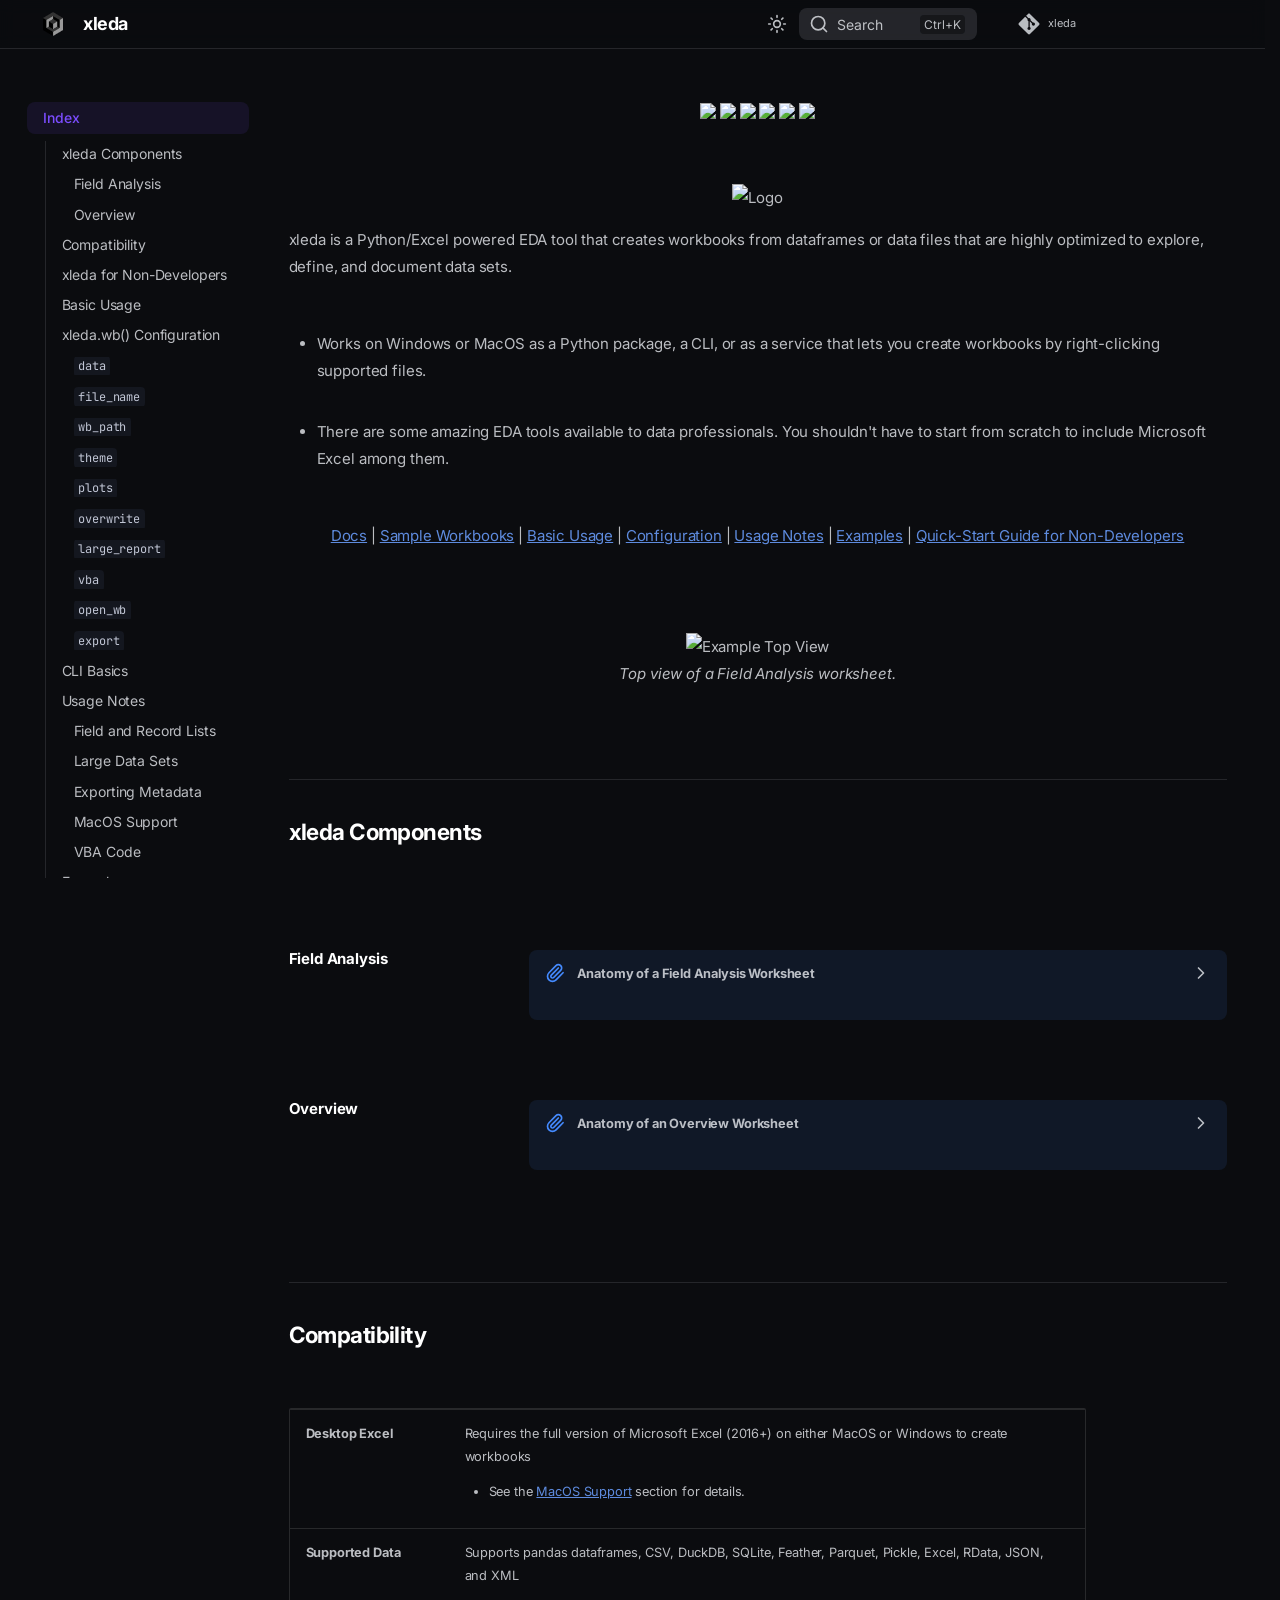
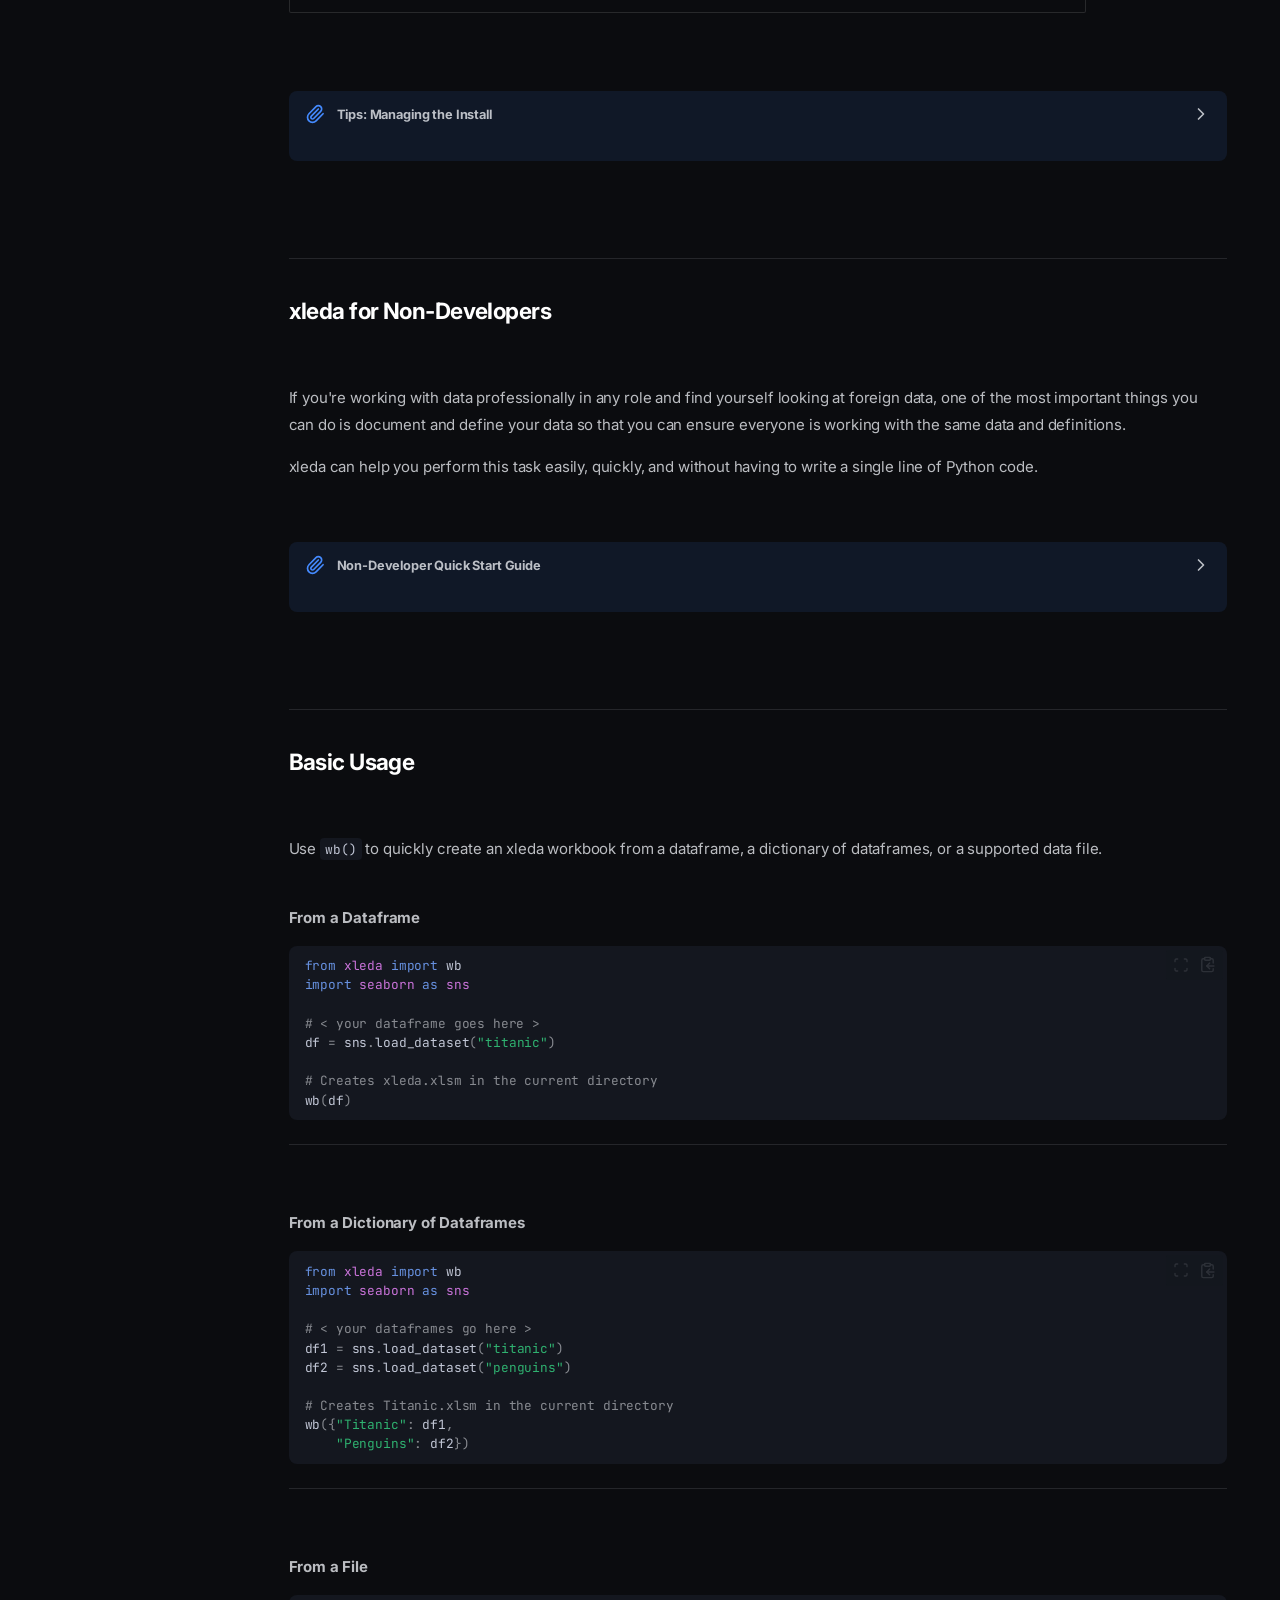
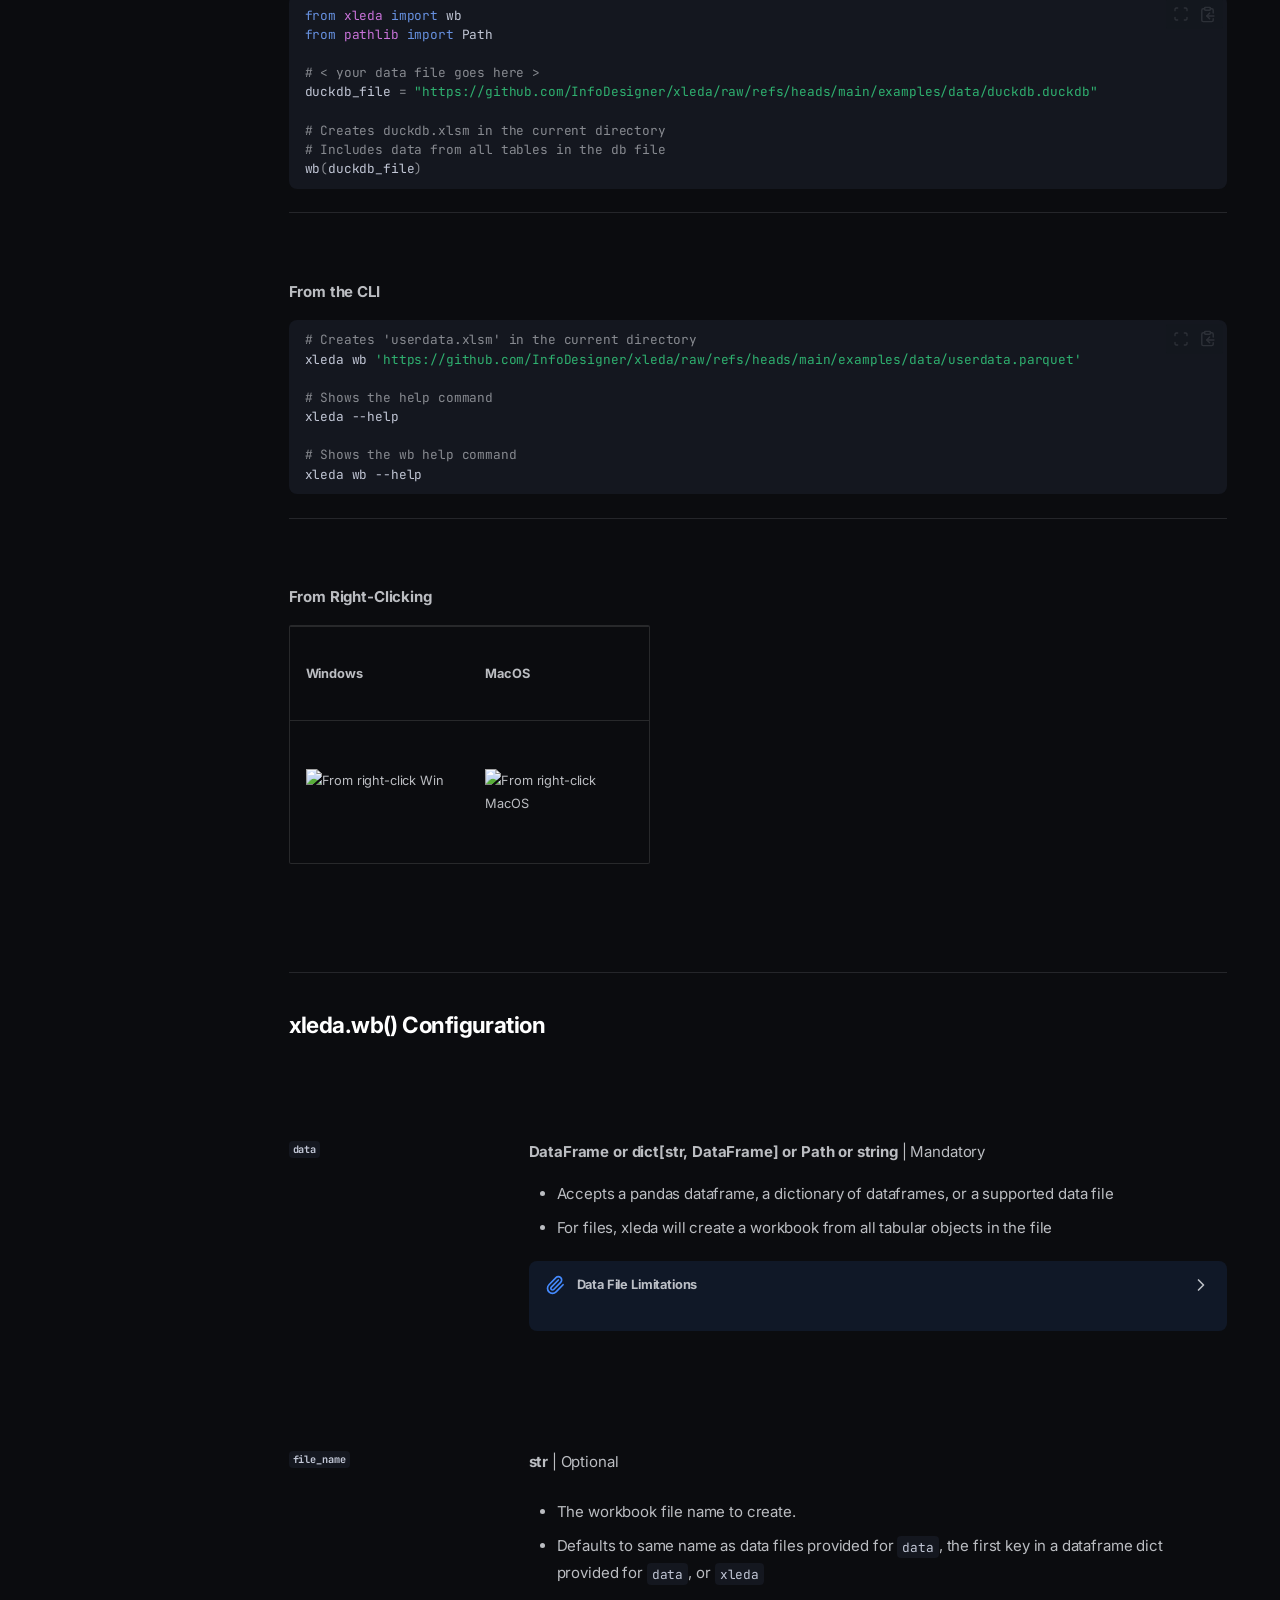
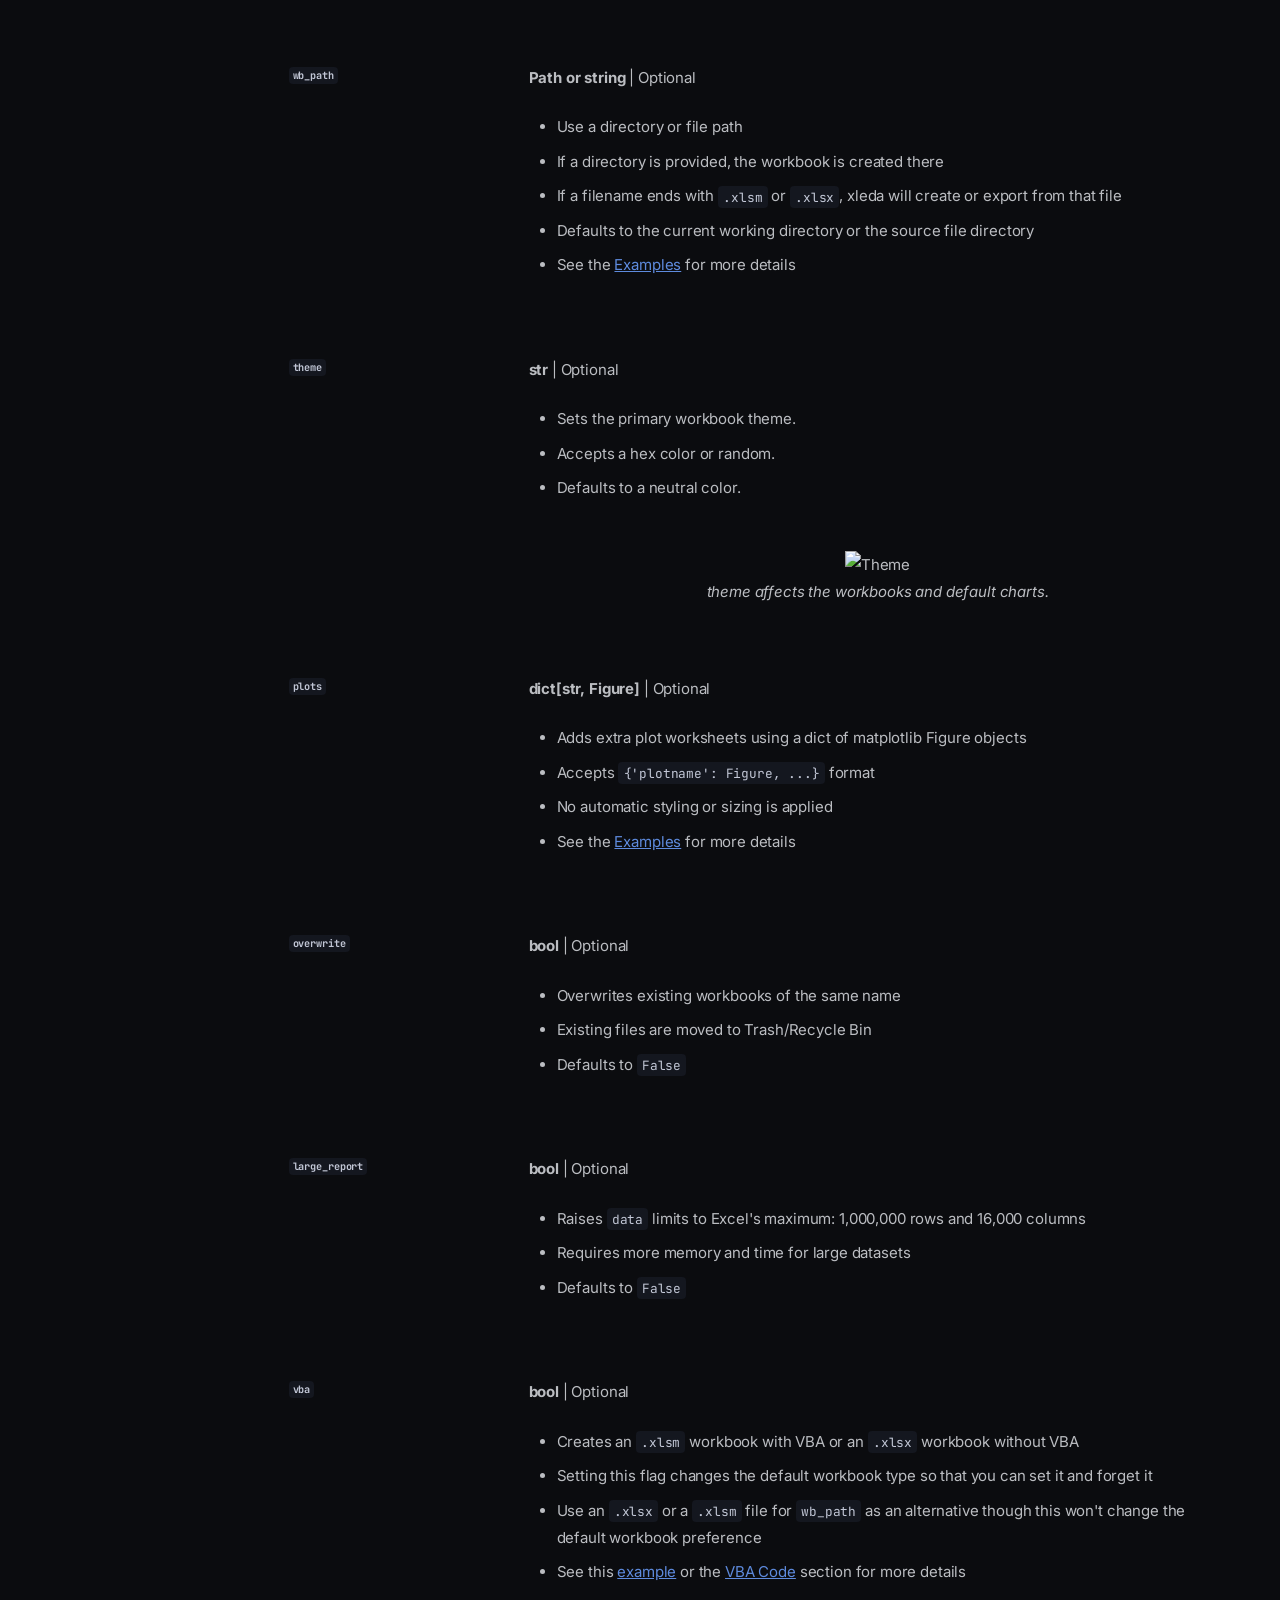
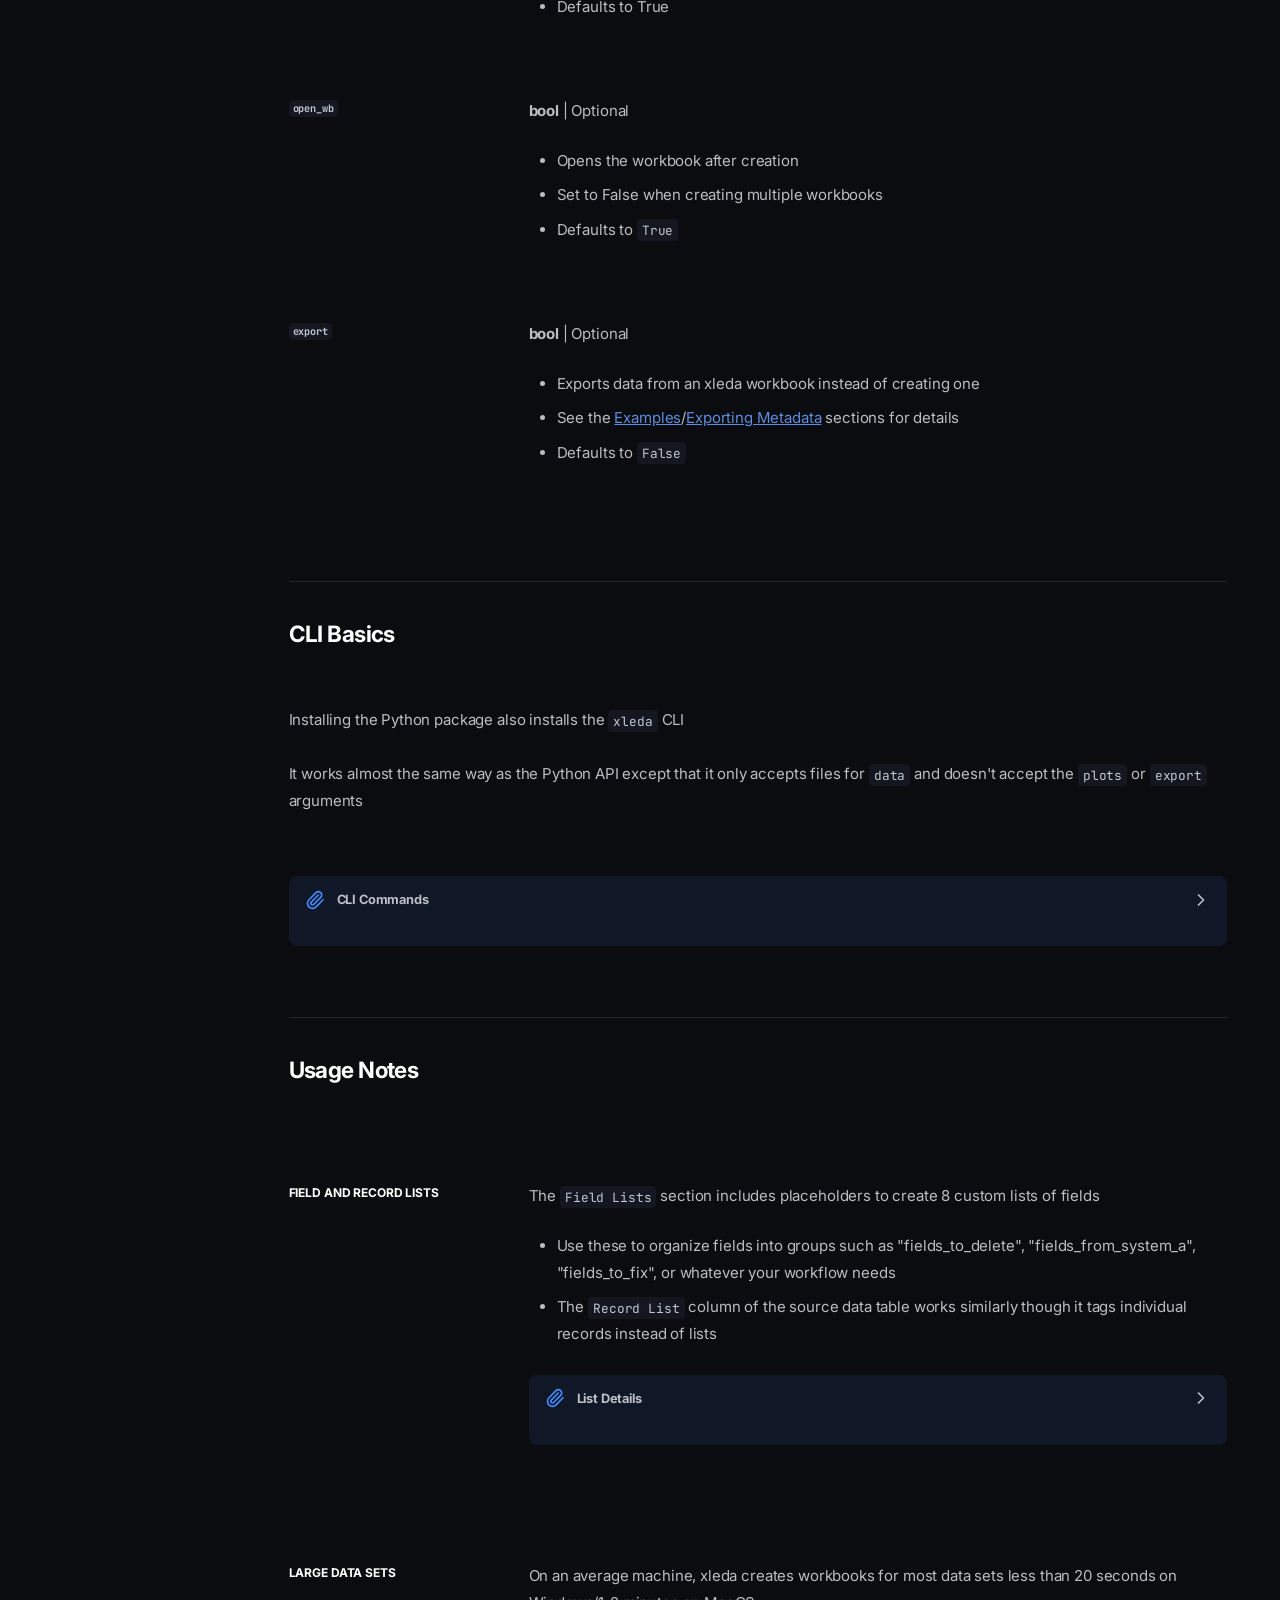
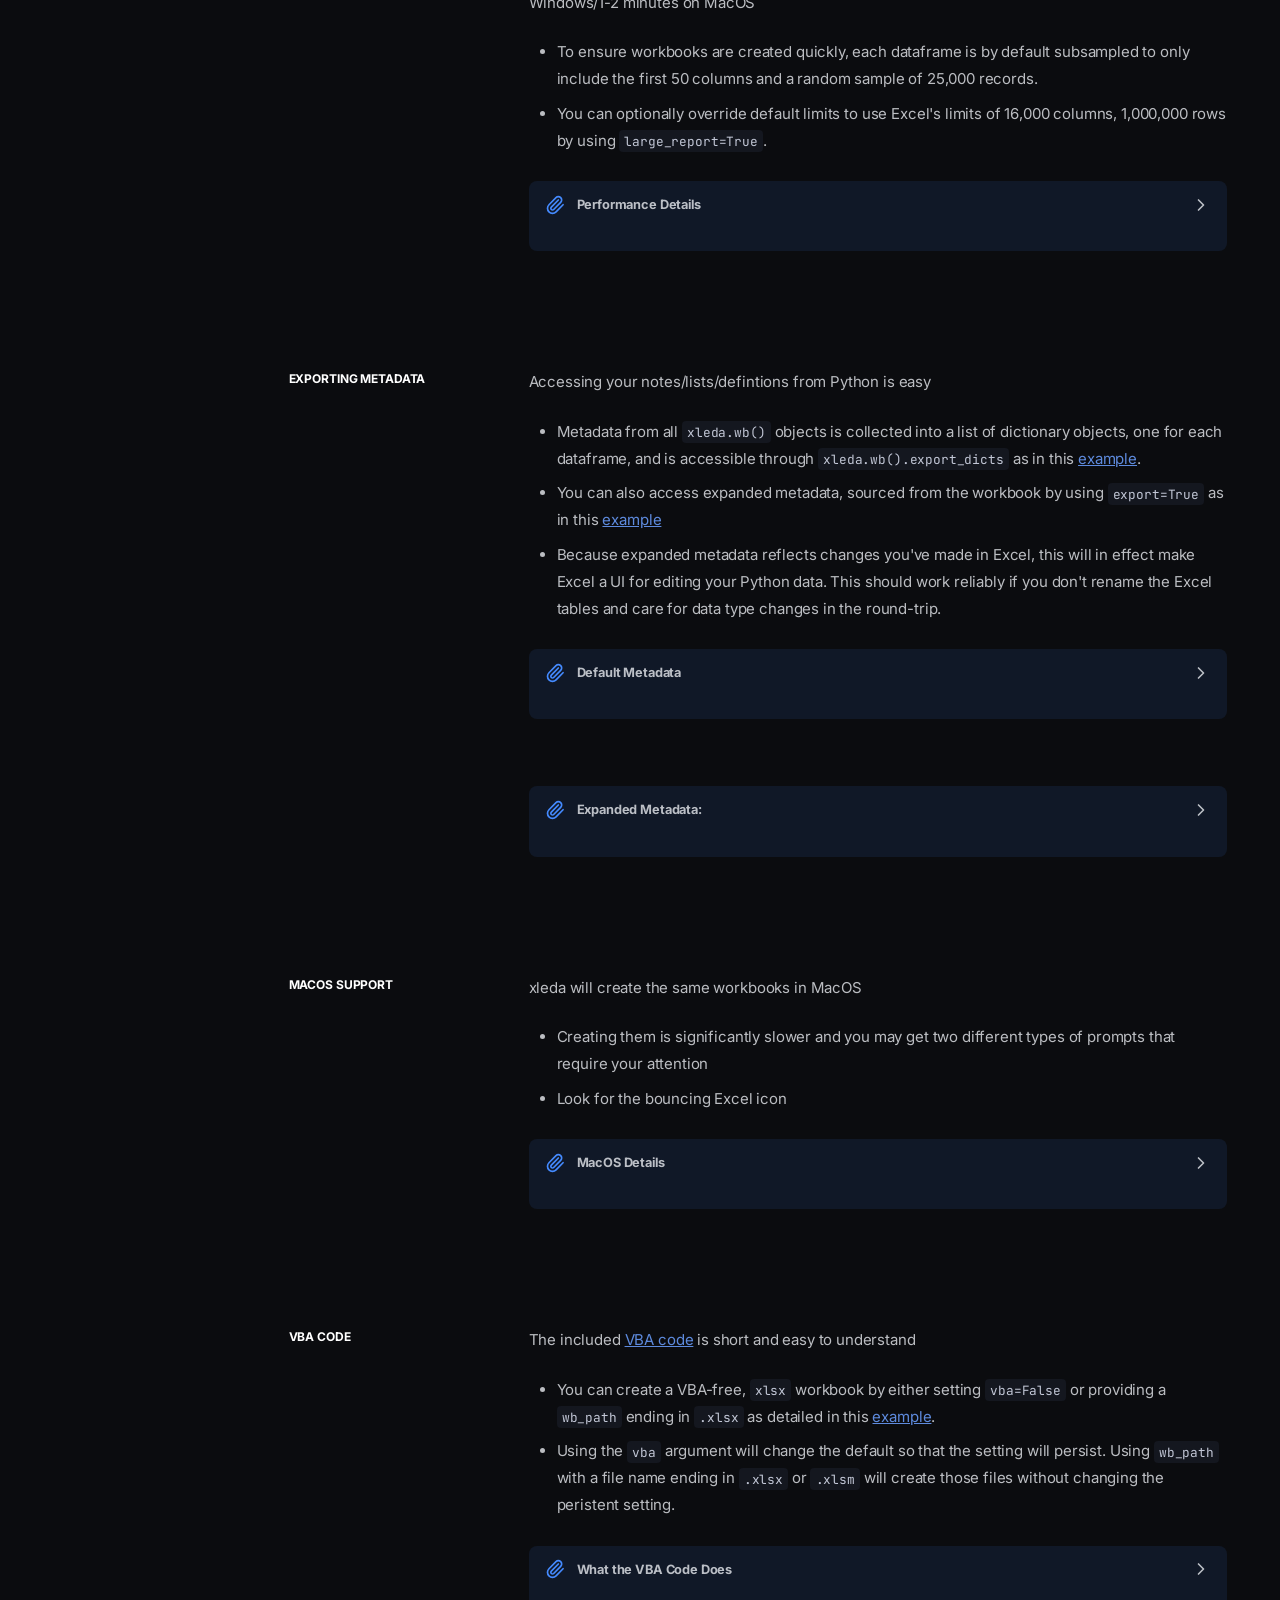
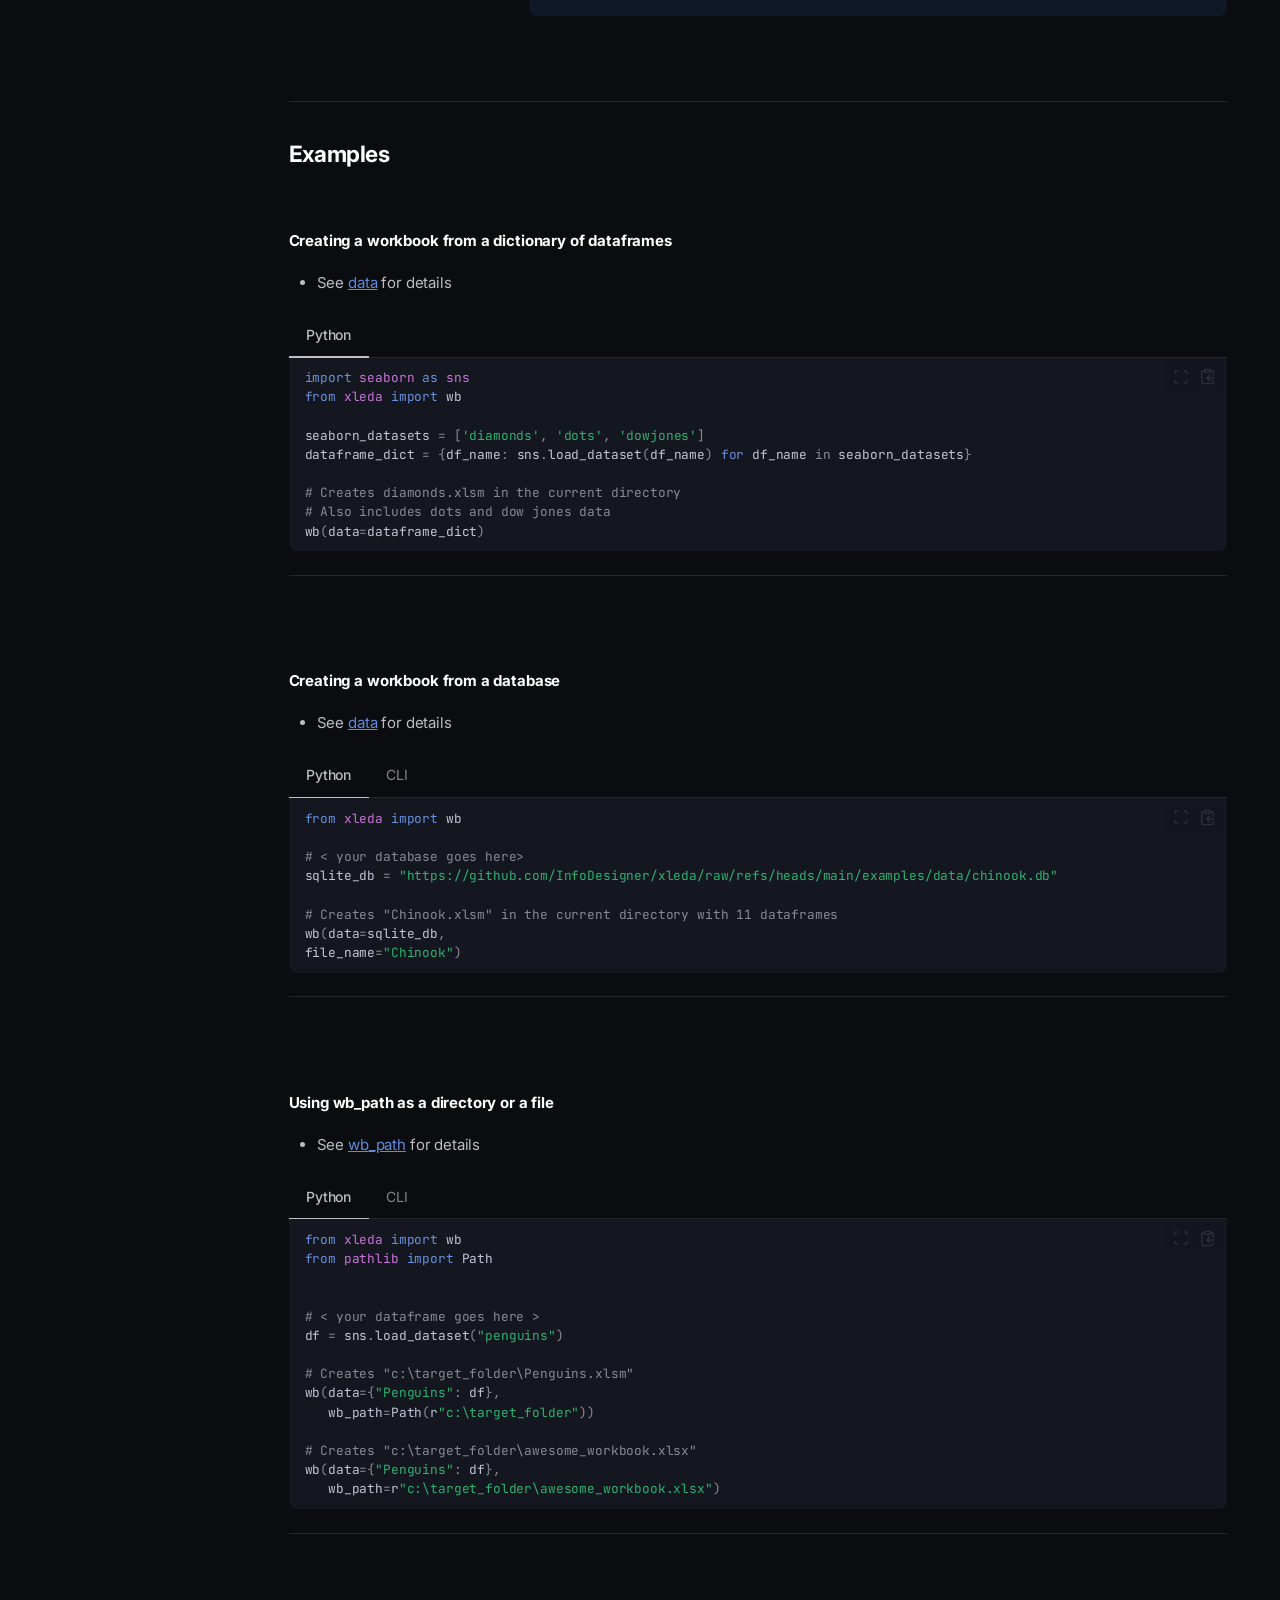
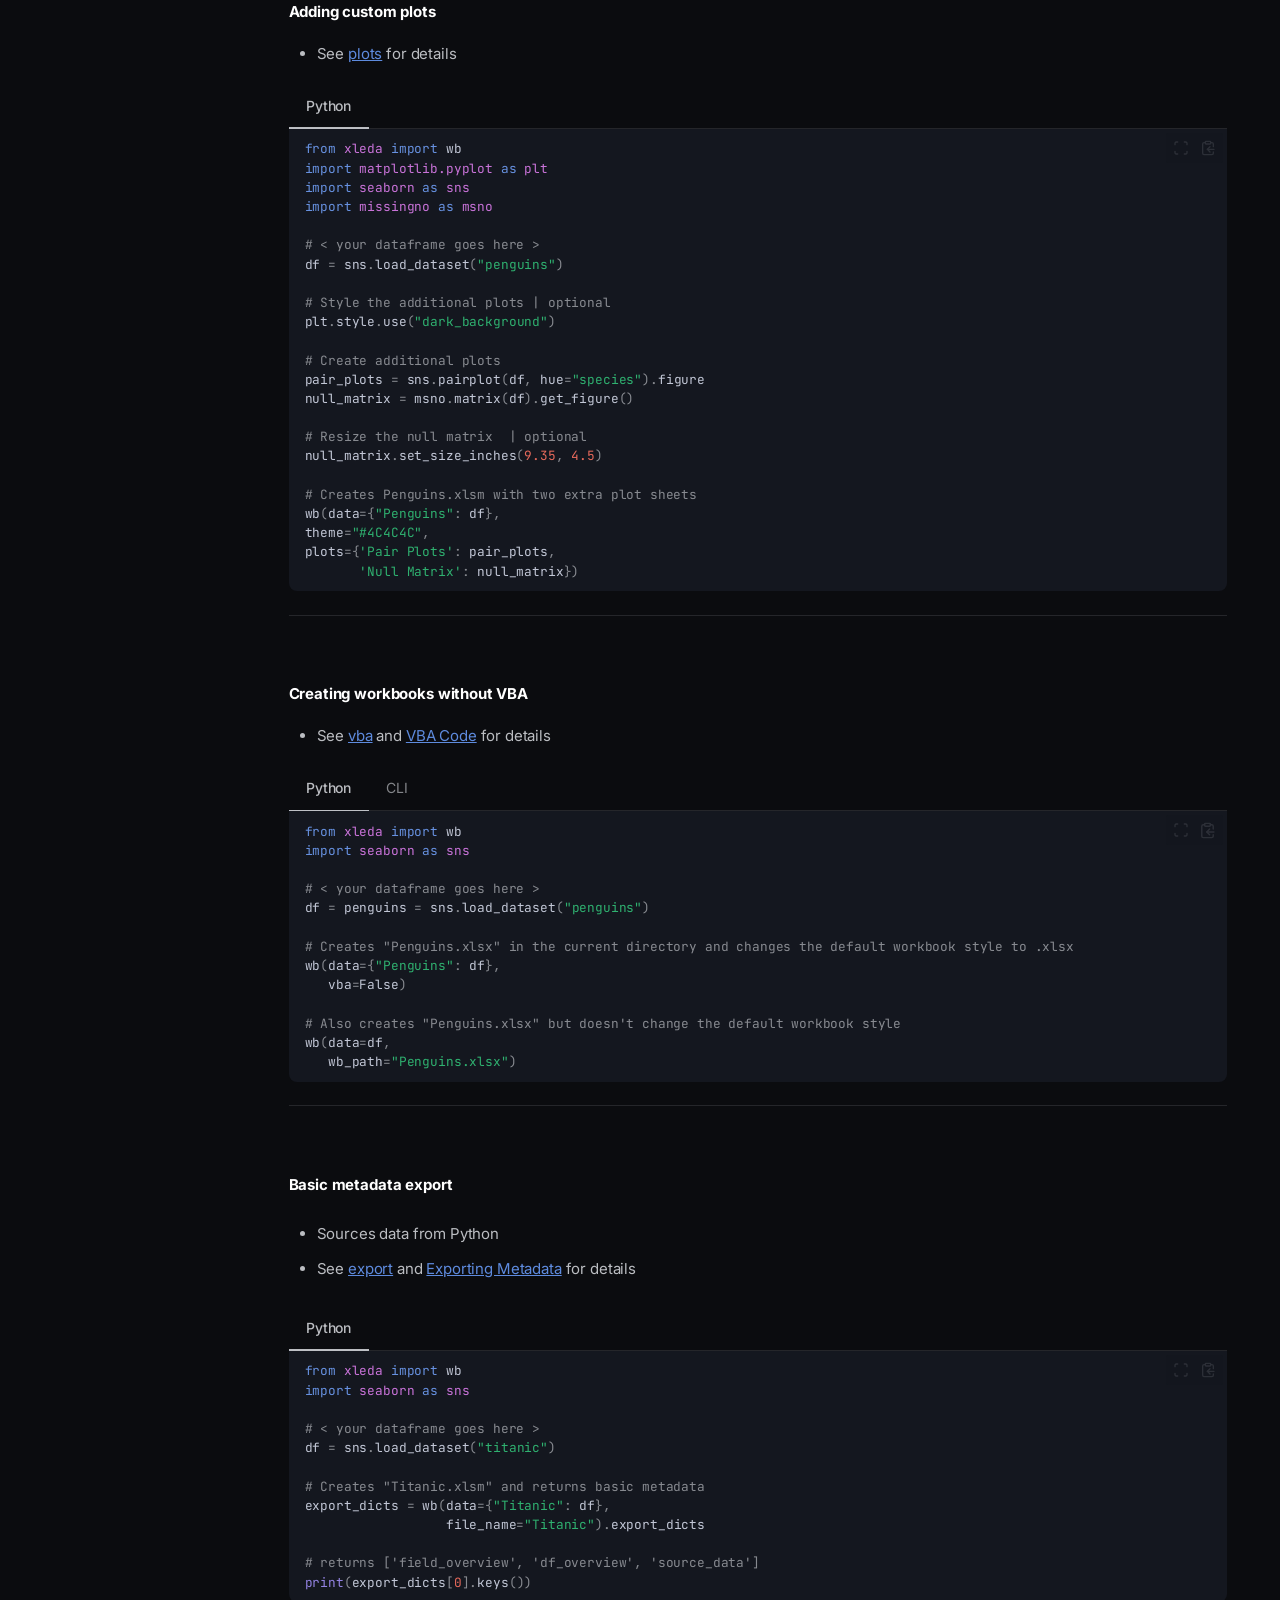
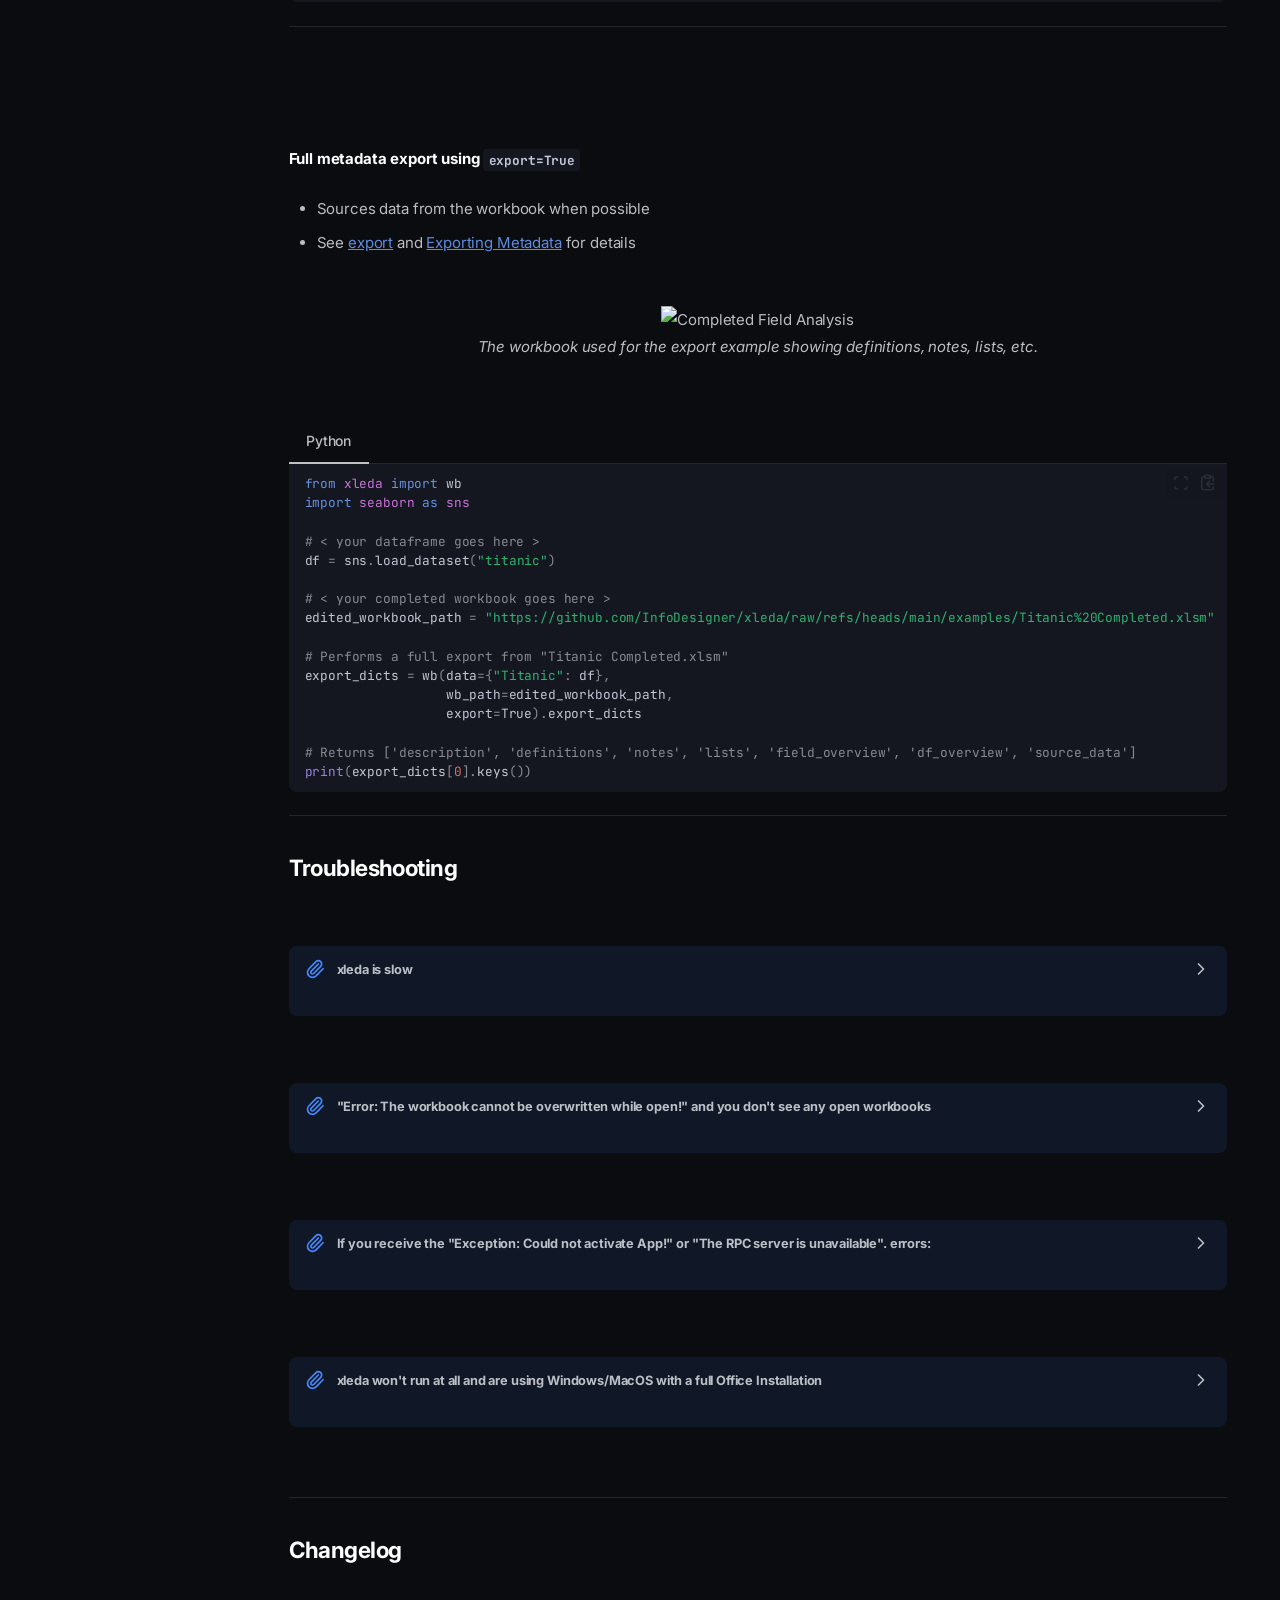
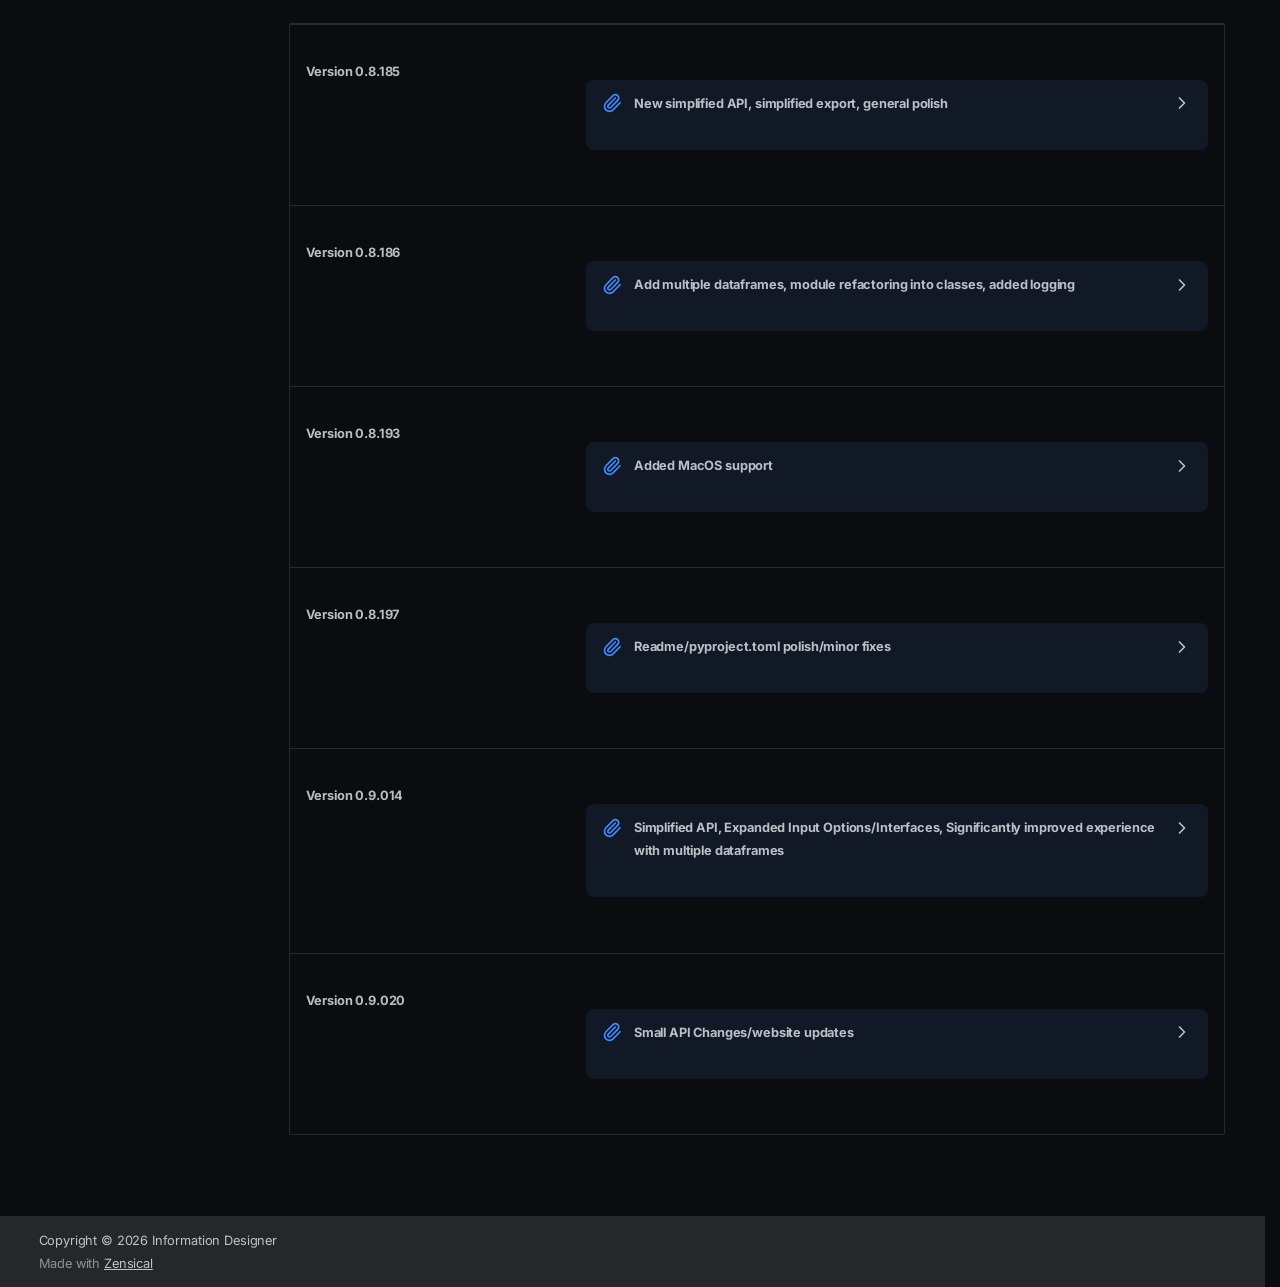
==== commit 58ddd2ac: "Small API Changes Changed the vba flag from 'no_vba' to 'vba' for better semantics between the Pytho" ====
--- a/docs/site/index.html
+++ b/docs/site/index.html
@@ -15,8 +15,6 @@
         <link rel="canonical" href="https://infodesigner.github.io/xleda/">
       
       
-      
-        <link rel="next" href="./configuration/">
       
       
         
@@ -364,58 +362,124 @@
     </span>
   </a>
   
-    <nav class="md-nav" aria-label="Basic Usage">
+</li>
+      
+        <li class="md-nav__item">
+  <a href="#xledawb-configuration" class="md-nav__link">
+    <span class="md-ellipsis">
+      <span class="md-typeset">
+        xleda.wb() Configuration
+      </span>
+    </span>
+  </a>
+  
+    <nav class="md-nav" aria-label="xleda.wb() Configuration">
       <ul class="md-nav__list">
         
           <li class="md-nav__item">
-  <a href="#from-a-dataframe" class="md-nav__link">
-    <span class="md-ellipsis">
-      <span class="md-typeset">
-        From a Dataframe
-      </span>
-    </span>
-  </a>
-  
-</li>
-        
-          <li class="md-nav__item">
-  <a href="#from-a-dictionary-of-dataframes" class="md-nav__link">
-    <span class="md-ellipsis">
-      <span class="md-typeset">
-        From a Dictionary of Dataframes
-      </span>
-    </span>
-  </a>
-  
-</li>
-        
-          <li class="md-nav__item">
-  <a href="#from-a-file" class="md-nav__link">
-    <span class="md-ellipsis">
-      <span class="md-typeset">
-        From a File
-      </span>
-    </span>
-  </a>
-  
-</li>
-        
-          <li class="md-nav__item">
-  <a href="#from-the-cli" class="md-nav__link">
-    <span class="md-ellipsis">
-      <span class="md-typeset">
-        From the CLI
-      </span>
-    </span>
-  </a>
-  
-</li>
-        
-          <li class="md-nav__item">
-  <a href="#from-right-clicking" class="md-nav__link">
-    <span class="md-ellipsis">
-      <span class="md-typeset">
-        From Right-Clicking
+  <a href="#data" class="md-nav__link">
+    <span class="md-ellipsis">
+      <span class="md-typeset">
+        <code>data</code>
+      </span>
+    </span>
+  </a>
+  
+</li>
+        
+          <li class="md-nav__item">
+  <a href="#file_name" class="md-nav__link">
+    <span class="md-ellipsis">
+      <span class="md-typeset">
+        <code>file_name</code>
+      </span>
+    </span>
+  </a>
+  
+</li>
+        
+          <li class="md-nav__item">
+  <a href="#wb_path" class="md-nav__link">
+    <span class="md-ellipsis">
+      <span class="md-typeset">
+        <code>wb_path</code>
+      </span>
+    </span>
+  </a>
+  
+</li>
+        
+          <li class="md-nav__item">
+  <a href="#theme" class="md-nav__link">
+    <span class="md-ellipsis">
+      <span class="md-typeset">
+        <code>theme</code>
+      </span>
+    </span>
+  </a>
+  
+</li>
+        
+          <li class="md-nav__item">
+  <a href="#plots" class="md-nav__link">
+    <span class="md-ellipsis">
+      <span class="md-typeset">
+        <code>plots</code>
+      </span>
+    </span>
+  </a>
+  
+</li>
+        
+          <li class="md-nav__item">
+  <a href="#overwrite" class="md-nav__link">
+    <span class="md-ellipsis">
+      <span class="md-typeset">
+        <code>overwrite</code>
+      </span>
+    </span>
+  </a>
+  
+</li>
+        
+          <li class="md-nav__item">
+  <a href="#large_report" class="md-nav__link">
+    <span class="md-ellipsis">
+      <span class="md-typeset">
+        <code>large_report</code>
+      </span>
+    </span>
+  </a>
+  
+</li>
+        
+          <li class="md-nav__item">
+  <a href="#vba" class="md-nav__link">
+    <span class="md-ellipsis">
+      <span class="md-typeset">
+        <code>vba</code>
+      </span>
+    </span>
+  </a>
+  
+</li>
+        
+          <li class="md-nav__item">
+  <a href="#open_wb" class="md-nav__link">
+    <span class="md-ellipsis">
+      <span class="md-typeset">
+        <code>open_wb</code>
+      </span>
+    </span>
+  </a>
+  
+</li>
+        
+          <li class="md-nav__item">
+  <a href="#export" class="md-nav__link">
+    <span class="md-ellipsis">
+      <span class="md-typeset">
+        <code>export</code>
       </span>
     </span>
   </a>
@@ -428,122 +492,77 @@
 </li>
       
         <li class="md-nav__item">
-  <a href="#xledawb-configuration" class="md-nav__link">
-    <span class="md-ellipsis">
-      <span class="md-typeset">
-        xleda.wb() Configuration
-      </span>
-    </span>
-  </a>
-  
-    <nav class="md-nav" aria-label="xleda.wb() Configuration">
+  <a href="#cli-basics" class="md-nav__link">
+    <span class="md-ellipsis">
+      <span class="md-typeset">
+        CLI Basics
+      </span>
+    </span>
+  </a>
+  
+</li>
+      
+        <li class="md-nav__item">
+  <a href="#usage-notes" class="md-nav__link">
+    <span class="md-ellipsis">
+      <span class="md-typeset">
+        Usage Notes
+      </span>
+    </span>
+  </a>
+  
+    <nav class="md-nav" aria-label="Usage Notes">
       <ul class="md-nav__list">
         
           <li class="md-nav__item">
-  <a href="#data" class="md-nav__link">
-    <span class="md-ellipsis">
-      <span class="md-typeset">
-        <code>data</code>
-      </span>
-    </span>
-  </a>
-  
-    <nav class="md-nav" aria-label="data">
-      <ul class="md-nav__list">
-        
-          <li class="md-nav__item">
-  <a href="#file_name" class="md-nav__link">
-    <span class="md-ellipsis">
-      <span class="md-typeset">
-        <code>file_name</code>
-      </span>
-    </span>
-  </a>
-  
-</li>
-        
-          <li class="md-nav__item">
-  <a href="#wb_path" class="md-nav__link">
-    <span class="md-ellipsis">
-      <span class="md-typeset">
-        <code>wb_path</code>
-      </span>
-    </span>
-  </a>
-  
-</li>
-        
-          <li class="md-nav__item">
-  <a href="#theme" class="md-nav__link">
-    <span class="md-ellipsis">
-      <span class="md-typeset">
-        <code>theme</code>
-      </span>
-    </span>
-  </a>
-  
-</li>
-        
-          <li class="md-nav__item">
-  <a href="#plots" class="md-nav__link">
-    <span class="md-ellipsis">
-      <span class="md-typeset">
-        <code>plots</code>
-      </span>
-    </span>
-  </a>
-  
-</li>
-        
-          <li class="md-nav__item">
-  <a href="#overwrite" class="md-nav__link">
-    <span class="md-ellipsis">
-      <span class="md-typeset">
-        <code>overwrite</code>
-      </span>
-    </span>
-  </a>
-  
-</li>
-        
-          <li class="md-nav__item">
-  <a href="#large_report" class="md-nav__link">
-    <span class="md-ellipsis">
-      <span class="md-typeset">
-        <code>large_report</code>
-      </span>
-    </span>
-  </a>
-  
-</li>
-        
-          <li class="md-nav__item">
-  <a href="#no_vba" class="md-nav__link">
-    <span class="md-ellipsis">
-      <span class="md-typeset">
-        <code>no_vba</code>
-      </span>
-    </span>
-  </a>
-  
-</li>
-        
-          <li class="md-nav__item">
-  <a href="#open_wb" class="md-nav__link">
-    <span class="md-ellipsis">
-      <span class="md-typeset">
-        <code>open_wb</code>
-      </span>
-    </span>
-  </a>
-  
-</li>
-        
-          <li class="md-nav__item">
-  <a href="#export" class="md-nav__link">
-    <span class="md-ellipsis">
-      <span class="md-typeset">
-        <code>export</code>
+  <a href="#field-and-record-lists" class="md-nav__link">
+    <span class="md-ellipsis">
+      <span class="md-typeset">
+        Field and Record Lists
+      </span>
+    </span>
+  </a>
+  
+</li>
+        
+          <li class="md-nav__item">
+  <a href="#large-data-sets" class="md-nav__link">
+    <span class="md-ellipsis">
+      <span class="md-typeset">
+        Large Data Sets
+      </span>
+    </span>
+  </a>
+  
+</li>
+        
+          <li class="md-nav__item">
+  <a href="#exporting-metadata" class="md-nav__link">
+    <span class="md-ellipsis">
+      <span class="md-typeset">
+        Exporting Metadata
+      </span>
+    </span>
+  </a>
+  
+</li>
+        
+          <li class="md-nav__item">
+  <a href="#macos-support" class="md-nav__link">
+    <span class="md-ellipsis">
+      <span class="md-typeset">
+        MacOS Support
+      </span>
+    </span>
+  </a>
+  
+</li>
+        
+          <li class="md-nav__item">
+  <a href="#vba-code" class="md-nav__link">
+    <span class="md-ellipsis">
+      <span class="md-typeset">
+        VBA Code
       </span>
     </span>
   </a>
@@ -554,6 +573,95 @@
     </nav>
   
 </li>
+      
+        <li class="md-nav__item">
+  <a href="#examples" class="md-nav__link">
+    <span class="md-ellipsis">
+      <span class="md-typeset">
+        Examples
+      </span>
+    </span>
+  </a>
+  
+    <nav class="md-nav" aria-label="Examples">
+      <ul class="md-nav__list">
+        
+          <li class="md-nav__item">
+  <a href="#creating-a-workbook-from-a-dictionary-of-dataframes" class="md-nav__link">
+    <span class="md-ellipsis">
+      <span class="md-typeset">
+        Creating a workbook from a dictionary of dataframes
+      </span>
+    </span>
+  </a>
+  
+</li>
+        
+          <li class="md-nav__item">
+  <a href="#creating-a-workbook-from-a-database" class="md-nav__link">
+    <span class="md-ellipsis">
+      <span class="md-typeset">
+        Creating a workbook from a database
+      </span>
+    </span>
+  </a>
+  
+</li>
+        
+          <li class="md-nav__item">
+  <a href="#using-wb_path-as-a-directory-or-a-file" class="md-nav__link">
+    <span class="md-ellipsis">
+      <span class="md-typeset">
+        Using wb_path as a directory or a file
+      </span>
+    </span>
+  </a>
+  
+</li>
+        
+          <li class="md-nav__item">
+  <a href="#adding-custom-plots" class="md-nav__link">
+    <span class="md-ellipsis">
+      <span class="md-typeset">
+        Adding custom plots
+      </span>
+    </span>
+  </a>
+  
+</li>
+        
+          <li class="md-nav__item">
+  <a href="#creating-workbooks-without-vba" class="md-nav__link">
+    <span class="md-ellipsis">
+      <span class="md-typeset">
+        Creating workbooks without VBA
+      </span>
+    </span>
+  </a>
+  
+</li>
+        
+          <li class="md-nav__item">
+  <a href="#basic-metadata-export" class="md-nav__link">
+    <span class="md-ellipsis">
+      <span class="md-typeset">
+        Basic metadata export
+      </span>
+    </span>
+  </a>
+  
+</li>
+        
+          <li class="md-nav__item">
+  <a href="#full-metadata-export-using-exporttrue" class="md-nav__link">
+    <span class="md-ellipsis">
+      <span class="md-typeset">
+        Full metadata export using <code>export=True</code>
+      </span>
+    </span>
+  </a>
+  
+</li>
         
       </ul>
     </nav>
@@ -561,100 +669,6 @@
 </li>
       
         <li class="md-nav__item">
-  <a href="#cli-basics" class="md-nav__link">
-    <span class="md-ellipsis">
-      <span class="md-typeset">
-        CLI Basics
-      </span>
-    </span>
-  </a>
-  
-</li>
-      
-        <li class="md-nav__item">
-  <a href="#examples" class="md-nav__link">
-    <span class="md-ellipsis">
-      <span class="md-typeset">
-        Examples
-      </span>
-    </span>
-  </a>
-  
-</li>
-      
-        <li class="md-nav__item">
-  <a href="#usage-notes" class="md-nav__link">
-    <span class="md-ellipsis">
-      <span class="md-typeset">
-        Usage Notes
-      </span>
-    </span>
-  </a>
-  
-    <nav class="md-nav" aria-label="Usage Notes">
-      <ul class="md-nav__list">
-        
-          <li class="md-nav__item">
-  <a href="#field-and-record-lists" class="md-nav__link">
-    <span class="md-ellipsis">
-      <span class="md-typeset">
-        Field and Record Lists
-      </span>
-    </span>
-  </a>
-  
-</li>
-        
-          <li class="md-nav__item">
-  <a href="#large-data-sets" class="md-nav__link">
-    <span class="md-ellipsis">
-      <span class="md-typeset">
-        Large Data Sets
-      </span>
-    </span>
-  </a>
-  
-</li>
-        
-          <li class="md-nav__item">
-  <a href="#exporting-metadata" class="md-nav__link">
-    <span class="md-ellipsis">
-      <span class="md-typeset">
-        Exporting Metadata
-      </span>
-    </span>
-  </a>
-  
-</li>
-        
-          <li class="md-nav__item">
-  <a href="#macos-support" class="md-nav__link">
-    <span class="md-ellipsis">
-      <span class="md-typeset">
-        MacOS Support
-      </span>
-    </span>
-  </a>
-  
-</li>
-        
-          <li class="md-nav__item">
-  <a href="#vba-code" class="md-nav__link">
-    <span class="md-ellipsis">
-      <span class="md-typeset">
-        VBA Code
-      </span>
-    </span>
-  </a>
-  
-</li>
-        
-      </ul>
-    </nav>
-  
-</li>
-      
-        <li class="md-nav__item">
   <a href="#troubleshooting" class="md-nav__link">
     <span class="md-ellipsis">
       <span class="md-typeset">
@@ -680,32 +694,6 @@
   
 </nav>
       
-    </li>
-  
-
-    
-      
-      
-  
-  
-  
-  
-    <li class="md-nav__item">
-      <a href="./configuration/" class="md-nav__link">
-        
-  
-  
-  <span class="md-ellipsis">
-    
-  
-  Configuration
-
-    
-  </span>
-  
-  
-
-      </a>
     </li>
   
 
@@ -752,10 +740,15 @@
 <li>
 <p>There are some amazing EDA tools available to data professionals. You shouldn't have to start from scratch to include Microsoft Excel among them.<br><br></p>
 </li>
-<li>
-<p>See some example xleda workbooks <a href="https://github.com/InfoDesigner/xleda/tree/main/examples">here</a>, docs <a href="https://infodesigner.github.io/xleda/">here</a>, and a  quick-start guide for non-developers <a href="https://infodesigner.github.io/xleda/#xleda-for-non-developers">here</a>.<br><br></p>
-</li>
-</ul>
+</ul>
+<p align="center"><a href="https://infodesigner.github.io/xleda">Docs</a> | 
+<a href="https://github.com/InfoDesigner/xleda/tree/main/examples">Sample Workbooks</a> | 
+<a href="https://infodesigner.github.io/xleda/#basic-usage">Basic Usage</a> | 
+<a href="https://infodesigner.github.io/xleda/#xledawb-configuration">Configuration</a> | 
+<a href="https://infodesigner.github.io/xleda/#usage-notes">Usage Notes</a> | 
+<a href="https://infodesigner.github.io/xleda/#examples">Examples</a> | 
+<a href="https://infodesigner.github.io/xleda/#xleda-for-non-developers">Quick-Start Guide for Non-Developers</a><br></p>
+<p><br><br></p>
 <p align="center">
     <img src="https://github.com/InfoDesigner/xleda/blob/main/docs/assets/images/top_view.webp?raw=true"  width="800" alt="Example Top View"> 
     <br>
@@ -802,7 +795,7 @@
       <td valign="top">
       <p>Requires the full version of Microsoft Excel (2016+) on either MacOS or Windows to create workbooks</p>
         <ul>
-          <li>See the <a href="https://infodesigner.github.io/xleda/#macos-support">MacOS Support</a> section of the docs for details on MacOS usage.</li><p></p>
+          <li>See the <a href="https://infodesigner.github.io/xleda/#macos-support">MacOS Support</a> section for details.</li><p></p>
         </ul>
       </td>
     </tr>
@@ -949,7 +942,7 @@
 
 If you want to change your theme, use that very last line to create a new workbook once and it will remember your preference.  VBA preference persists in the same way after it's set.  Run <code>xleda wb --help</code> in your terminal for guidance on how to set either with/without creating a workbook and other settings.<br><br>
 
-What's the Catch?  There's not one really.  The only thing that's close to a catch is that using this method doesn't include automatic updates.   If you've followed these steps, be sure to periodically update xleda using <code>uv tool upgrade xleda</code>.
+If you've followed these steps, be sure to periodically update xleda using <code>uv tool upgrade xleda</code>.
 
 <br><br>
 
@@ -962,7 +955,7 @@
 <h2 id="basic-usage">Basic Usage<a class="headerlink" href="#basic-usage" title="Permanent link">&para;</a></h2>
 <p><br></p>
 <p>Use <code>wb()</code> to quickly create an xleda workbook from a dataframe, a dictionary of dataframes, or a supported data file.<br><br></p>
-<h4 id="from-a-dataframe">From a Dataframe<a class="headerlink" href="#from-a-dataframe" title="Permanent link">&para;</a></h4>
+<p><strong>From a Dataframe</strong></p>
 <div class="language-python highlight"><pre><span></span><code><span id="__span-6-1"><a id="__codelineno-6-1" name="__codelineno-6-1" href="#__codelineno-6-1"></a><span class="kn">from</span><span class="w"> </span><span class="nn">xleda</span><span class="w"> </span><span class="kn">import</span> <span class="n">wb</span>
 </span><span id="__span-6-2"><a id="__codelineno-6-2" name="__codelineno-6-2" href="#__codelineno-6-2"></a><span class="kn">import</span><span class="w"> </span><span class="nn">seaborn</span><span class="w"> </span><span class="k">as</span><span class="w"> </span><span class="nn">sns</span>
 </span><span id="__span-6-3"><a id="__codelineno-6-3" name="__codelineno-6-3" href="#__codelineno-6-3"></a>
@@ -972,8 +965,9 @@
 </span><span id="__span-6-7"><a id="__codelineno-6-7" name="__codelineno-6-7" href="#__codelineno-6-7"></a><span class="c1"># Creates xleda.xlsm in the current directory</span>
 </span><span id="__span-6-8"><a id="__codelineno-6-8" name="__codelineno-6-8" href="#__codelineno-6-8"></a><span class="n">wb</span><span class="p">(</span><span class="n">df</span><span class="p">)</span>
 </span></code></pre></div>
-<p><br><br></p>
-<h4 id="from-a-dictionary-of-dataframes">From a Dictionary of Dataframes<a class="headerlink" href="#from-a-dictionary-of-dataframes" title="Permanent link">&para;</a></h4>
+<hr>
+<p><br></p>
+<p><strong>From a Dictionary of Dataframes</strong></p>
 <div class="language-python highlight"><pre><span></span><code><span id="__span-7-1"><a id="__codelineno-7-1" name="__codelineno-7-1" href="#__codelineno-7-1"></a><span class="kn">from</span><span class="w"> </span><span class="nn">xleda</span><span class="w"> </span><span class="kn">import</span> <span class="n">wb</span>
 </span><span id="__span-7-2"><a id="__codelineno-7-2" name="__codelineno-7-2" href="#__codelineno-7-2"></a><span class="kn">import</span><span class="w"> </span><span class="nn">seaborn</span><span class="w"> </span><span class="k">as</span><span class="w"> </span><span class="nn">sns</span>
 </span><span id="__span-7-3"><a id="__codelineno-7-3" name="__codelineno-7-3" href="#__codelineno-7-3"></a>
@@ -985,8 +979,9 @@
 </span><span id="__span-7-9"><a id="__codelineno-7-9" name="__codelineno-7-9" href="#__codelineno-7-9"></a><span class="n">wb</span><span class="p">({</span><span class="s2">&quot;Titanic&quot;</span><span class="p">:</span> <span class="n">df1</span><span class="p">,</span>
 </span><span id="__span-7-10"><a id="__codelineno-7-10" name="__codelineno-7-10" href="#__codelineno-7-10"></a>    <span class="s2">&quot;Penguins&quot;</span><span class="p">:</span> <span class="n">df2</span><span class="p">})</span>
 </span></code></pre></div>
-<p><br><br></p>
-<h4 id="from-a-file">From a File<a class="headerlink" href="#from-a-file" title="Permanent link">&para;</a></h4>
+<hr>
+<p><br></p>
+<p><strong>From a File</strong></p>
 <div class="language-python highlight"><pre><span></span><code><span id="__span-8-1"><a id="__codelineno-8-1" name="__codelineno-8-1" href="#__codelineno-8-1"></a><span class="kn">from</span><span class="w"> </span><span class="nn">xleda</span><span class="w"> </span><span class="kn">import</span> <span class="n">wb</span>
 </span><span id="__span-8-2"><a id="__codelineno-8-2" name="__codelineno-8-2" href="#__codelineno-8-2"></a><span class="kn">from</span><span class="w"> </span><span class="nn">pathlib</span><span class="w"> </span><span class="kn">import</span> <span class="n">Path</span>
 </span><span id="__span-8-3"><a id="__codelineno-8-3" name="__codelineno-8-3" href="#__codelineno-8-3"></a>
@@ -997,8 +992,9 @@
 </span><span id="__span-8-8"><a id="__codelineno-8-8" name="__codelineno-8-8" href="#__codelineno-8-8"></a><span class="c1"># Includes data from all tables in the db file</span>
 </span><span id="__span-8-9"><a id="__codelineno-8-9" name="__codelineno-8-9" href="#__codelineno-8-9"></a><span class="n">wb</span><span class="p">(</span><span class="n">duckdb_file</span><span class="p">)</span>
 </span></code></pre></div>
-<p><br><br></p>
-<h4 id="from-the-cli">From the CLI<a class="headerlink" href="#from-the-cli" title="Permanent link">&para;</a></h4>
+<hr>
+<p><br></p>
+<p><strong>From the CLI</strong></p>
 <div class="language-bash highlight"><pre><span></span><code><span id="__span-9-1"><a id="__codelineno-9-1" name="__codelineno-9-1" href="#__codelineno-9-1"></a><span class="c1"># Creates &#39;userdata.xlsm&#39; in the current directory</span>
 </span><span id="__span-9-2"><a id="__codelineno-9-2" name="__codelineno-9-2" href="#__codelineno-9-2"></a>xleda<span class="w"> </span>wb<span class="w"> </span><span class="s1">&#39;https://github.com/InfoDesigner/xleda/raw/refs/heads/main/examples/data/userdata.parquet&#39;</span>
 </span><span id="__span-9-3"><a id="__codelineno-9-3" name="__codelineno-9-3" href="#__codelineno-9-3"></a>
@@ -1008,28 +1004,29 @@
 </span><span id="__span-9-7"><a id="__codelineno-9-7" name="__codelineno-9-7" href="#__codelineno-9-7"></a><span class="c1"># Shows the wb help command</span>
 </span><span id="__span-9-8"><a id="__codelineno-9-8" name="__codelineno-9-8" href="#__codelineno-9-8"></a>xleda<span class="w"> </span>wb<span class="w"> </span>--help
 </span></code></pre></div>
-<p><br><br></p>
-<h4 id="from-right-clicking">From Right-Clicking<a class="headerlink" href="#from-right-clicking" title="Permanent link">&para;</a></h4>
+<hr>
+<p><br></p>
+<p><strong>From Right-Clicking</strong></p>
 <table>
-  <tbody>
-    <tr>
-      <td width="50%" valign="top"><br><strong>Windows</strong><br><br></td>
-      <td width="50%" valign="top"><br><strong>MacOS</strong><br><br></td>
-    </tr>
-    <tr>
-      <td valign="top"><br>
-        <p align="left">
-          <img src="https://github.com/InfoDesigner/xleda/blob/main/docs/assets/images/right_click_win.webp?raw=true" width="400" alt="From right-click Win">
-        </p><br>
-      </td>
-      <td valign="top"><br>
-        <p align="left">
-          <img src="https://github.com/InfoDesigner/xleda/blob/main/docs/assets/images/right_click_mac.webp?raw=true" width="400" alt="From right-click MacOS">
-        </p><br>
-      </td>
-    </tr>
-  </tbody>
-</table>
+    <tbody>
+      <tr>
+        <td width="50%" valign="top"><br><strong>Windows</strong><br><br></td>
+        <td width="50%" valign="top"><br><strong>MacOS</strong><br><br></td>
+      </tr>
+      <tr>
+        <td valign="top"><br>
+          <p align="left">
+            <img src="https://github.com/InfoDesigner/xleda/blob/main/docs/assets/images/right_click_win.webp?raw=true" width="400" alt="From right-click Win">
+          </p><br>
+        </td>
+        <td valign="top"><br>
+          <p align="left">
+            <img src="https://github.com/InfoDesigner/xleda/blob/main/docs/assets/images/right_click_mac.webp?raw=true" width="400" alt="From right-click MacOS">
+          </p><br>
+        </td>
+      </tr>
+    </tbody>
+  </table>
 <p><br><br></p>
 <hr>
 
@@ -1063,7 +1060,7 @@
 </style>
 
 <div class="doc-grid-container">
-<h3 id="data"><code>data</code><a class="headerlink" href="#data" title="Permanent link">&para;</a></h3>
+<h5 id="data"><code>data</code><a class="headerlink" href="#data" title="Permanent link">&para;</a></h5>
 <div class="section-content">
 <p><strong>DataFrame or dict[str, DataFrame] or Path or string</strong> | Mandatory<br></p>
 <ul>
@@ -1208,24 +1205,24 @@
 </div>
 </div>
 <div class="doc-grid-container">
-<h5 id="no_vba"><code>no_vba</code><a class="headerlink" href="#no_vba" title="Permanent link">&para;</a></h5>
+<h5 id="vba"><code>vba</code><a class="headerlink" href="#vba" title="Permanent link">&para;</a></h5>
 <div class="section-content">
 <p><strong>bool</strong> | Optional</p>
 <ul>
 <li>
-<p>Creates a <code>.xlsx</code> workbook without VBA<br></p>
-</li>
-<li>
-<p>Setting this flag persists the preference so that you can set it and forget it<br></p>
-</li>
-<li>
-<p>Use an <code>.xlsx</code> file for <code>wb_path</code> as an alternative though this won't persist<br></p>
-</li>
-<li>
-<p>See the <a href="https://infodesigner.github.io/xleda/#examples">Examples</a> for more details<br></p>
-</li>
-<li>
-<p>Defaults to False<br></p>
+<p>Creates an <code>.xlsm</code> workbook with VBA or an <code>.xlsx</code> workbook without VBA<br></p>
+</li>
+<li>
+<p>Setting this flag changes the default workbook type so that you can set it and forget it<br></p>
+</li>
+<li>
+<p>Use an <code>.xlsx</code> or a <code>.xlsm</code> file for <code>wb_path</code> as an alternative though this won't change the default workbook preference<br></p>
+</li>
+<li>
+<p>See this <a href="https://infodesigner.github.io/xleda/#creating-workbooks-without-vba">example</a></a> or the <a href="https://infodesigner.github.io/xleda/#vba-code">VBA Code</a> section for more details<br></p>
+</li>
+<li>
+<p>Defaults to True<br></p>
 </li>
 </ul>
 </div>
@@ -1233,7 +1230,7 @@
 <div class="doc-grid-container">
 <h5 id="open_wb"><code>open_wb</code><a class="headerlink" href="#open_wb" title="Permanent link">&para;</a></h5>
 <div class="section-content">
-<p><strong>bool</strong> | Optional</strong></p>
+<p><strong>bool</strong> | Optional</p>
 <ul>
 <li>
 <p>Opens the workbook after creation<br></p>
@@ -1271,7 +1268,7 @@
 <p><br></p>
 <p>Installing the Python package also installs the <code>xleda</code> CLI<br><br>
 
-It works almost the same way as the Python API except that it only accepts files for <code>data</code> and doesn't accept the <code>plots</code> argument</p>
+It works almost the same way as the Python API except that it only accepts files for <code>data</code> and doesn't accept the <code>plots</code> or <code>export</code> arguments</p>
 <p><br></p>
 <details>
   <summary>CLI Commands<br><br></summary>
@@ -1329,182 +1326,6 @@
 <p><br></p>
 <hr>
 
-<h2 id="examples">Examples<a class="headerlink" href="#examples" title="Permanent link">&para;</a></h2>
-<p><br></p>
-<details>
-  <summary>Example: Creating a workbook from a dictionary of dataframes<br><br></summary>
-
-<div class="language-python highlight"><pre><span></span><code><span id="__span-11-1"><a id="__codelineno-11-1" name="__codelineno-11-1" href="#__codelineno-11-1"></a><span class="kn">import</span><span class="w"> </span><span class="nn">seaborn</span><span class="w"> </span><span class="k">as</span><span class="w"> </span><span class="nn">sns</span>
-</span><span id="__span-11-2"><a id="__codelineno-11-2" name="__codelineno-11-2" href="#__codelineno-11-2"></a><span class="kn">from</span><span class="w"> </span><span class="nn">xleda</span><span class="w"> </span><span class="kn">import</span> <span class="n">wb</span>
-</span><span id="__span-11-3"><a id="__codelineno-11-3" name="__codelineno-11-3" href="#__codelineno-11-3"></a>
-</span><span id="__span-11-4"><a id="__codelineno-11-4" name="__codelineno-11-4" href="#__codelineno-11-4"></a><span class="n">seaborn_datasets</span> <span class="o">=</span> <span class="p">[</span><span class="s1">&#39;diamonds&#39;</span><span class="p">,</span> <span class="s1">&#39;dots&#39;</span><span class="p">,</span> <span class="s1">&#39;dowjones&#39;</span><span class="p">]</span>
-</span><span id="__span-11-5"><a id="__codelineno-11-5" name="__codelineno-11-5" href="#__codelineno-11-5"></a><span class="n">dataframe_dict</span> <span class="o">=</span> <span class="p">{</span><span class="n">df_name</span><span class="p">:</span> <span class="n">sns</span><span class="o">.</span><span class="n">load_dataset</span><span class="p">(</span><span class="n">df_name</span><span class="p">)</span> <span class="k">for</span> <span class="n">df_name</span> <span class="ow">in</span> <span class="n">seaborn_datasets</span><span class="p">}</span>
-</span><span id="__span-11-6"><a id="__codelineno-11-6" name="__codelineno-11-6" href="#__codelineno-11-6"></a>
-</span><span id="__span-11-7"><a id="__codelineno-11-7" name="__codelineno-11-7" href="#__codelineno-11-7"></a><span class="c1"># Creates diamonds.xlsm in the current directory</span>
-</span><span id="__span-11-8"><a id="__codelineno-11-8" name="__codelineno-11-8" href="#__codelineno-11-8"></a><span class="c1"># Also includes dots and dow jones data</span>
-</span><span id="__span-11-9"><a id="__codelineno-11-9" name="__codelineno-11-9" href="#__codelineno-11-9"></a><span class="n">wb</span><span class="p">(</span><span class="n">data</span><span class="o">=</span><span class="n">dataframe_dict</span><span class="p">)</span>
-</span></code></pre></div>
-
-<hr><br>
-
-</details>
-
-<details>
-  <summary>Example: Using wb_path as a directory or a file<br><br></summary>
-
-<div class="language-python highlight"><pre><span></span><code><span id="__span-12-1"><a id="__codelineno-12-1" name="__codelineno-12-1" href="#__codelineno-12-1"></a><span class="kn">from</span><span class="w"> </span><span class="nn">xleda</span><span class="w"> </span><span class="kn">import</span> <span class="n">wb</span>
-</span><span id="__span-12-2"><a id="__codelineno-12-2" name="__codelineno-12-2" href="#__codelineno-12-2"></a><span class="kn">from</span><span class="w"> </span><span class="nn">pathlib</span><span class="w"> </span><span class="kn">import</span> <span class="n">Path</span>
-</span><span id="__span-12-3"><a id="__codelineno-12-3" name="__codelineno-12-3" href="#__codelineno-12-3"></a>
-</span><span id="__span-12-4"><a id="__codelineno-12-4" name="__codelineno-12-4" href="#__codelineno-12-4"></a><span class="c1"># Creates &quot;c:\my_target_folder\Penguins.xlsm&quot;</span>
-</span><span id="__span-12-5"><a id="__codelineno-12-5" name="__codelineno-12-5" href="#__codelineno-12-5"></a><span class="n">wb</span><span class="p">(</span><span class="n">data</span><span class="o">=</span><span class="p">{</span><span class="s2">&quot;Penguins&quot;</span><span class="p">:</span> <span class="n">df</span><span class="p">},</span>
-</span><span id="__span-12-6"><a id="__codelineno-12-6" name="__codelineno-12-6" href="#__codelineno-12-6"></a>   <span class="n">wb_path</span><span class="o">=</span><span class="n">Path</span><span class="p">(</span><span class="sa">r</span><span class="s2">&quot;c:\my_target_folder&quot;</span><span class="p">))</span>
-</span><span id="__span-12-7"><a id="__codelineno-12-7" name="__codelineno-12-7" href="#__codelineno-12-7"></a>
-</span><span id="__span-12-8"><a id="__codelineno-12-8" name="__codelineno-12-8" href="#__codelineno-12-8"></a><span class="c1"># Creates &quot;c:\my_awesome_workbook.xlsx&quot;</span>
-</span><span id="__span-12-9"><a id="__codelineno-12-9" name="__codelineno-12-9" href="#__codelineno-12-9"></a><span class="n">wb</span><span class="p">(</span><span class="n">data</span><span class="o">=</span><span class="p">{</span><span class="s2">&quot;Penguins&quot;</span><span class="p">:</span> <span class="n">df</span><span class="p">},</span>
-</span><span id="__span-12-10"><a id="__codelineno-12-10" name="__codelineno-12-10" href="#__codelineno-12-10"></a>   <span class="n">wb_path</span><span class="o">=</span><span class="sa">r</span><span class="s2">&quot;c:\my_awesome_workbook.xlsx&quot;</span><span class="p">)</span>
-</span></code></pre></div>
-
-<hr><br>
-
-</details>
-<details>
-  <summary>Example: Adding custom plots to a workbook<br><br></summary>
-
-<div class="language-python highlight"><pre><span></span><code><span id="__span-13-1"><a id="__codelineno-13-1" name="__codelineno-13-1" href="#__codelineno-13-1"></a><span class="kn">from</span><span class="w"> </span><span class="nn">xleda</span><span class="w"> </span><span class="kn">import</span> <span class="n">wb</span>
-</span><span id="__span-13-2"><a id="__codelineno-13-2" name="__codelineno-13-2" href="#__codelineno-13-2"></a><span class="kn">import</span><span class="w"> </span><span class="nn">matplotlib.pyplot</span><span class="w"> </span><span class="k">as</span><span class="w"> </span><span class="nn">plt</span>
-</span><span id="__span-13-3"><a id="__codelineno-13-3" name="__codelineno-13-3" href="#__codelineno-13-3"></a><span class="kn">import</span><span class="w"> </span><span class="nn">seaborn</span><span class="w"> </span><span class="k">as</span><span class="w"> </span><span class="nn">sns</span>
-</span><span id="__span-13-4"><a id="__codelineno-13-4" name="__codelineno-13-4" href="#__codelineno-13-4"></a><span class="kn">import</span><span class="w"> </span><span class="nn">missingno</span><span class="w"> </span><span class="k">as</span><span class="w"> </span><span class="nn">msno</span>
-</span><span id="__span-13-5"><a id="__codelineno-13-5" name="__codelineno-13-5" href="#__codelineno-13-5"></a>
-</span><span id="__span-13-6"><a id="__codelineno-13-6" name="__codelineno-13-6" href="#__codelineno-13-6"></a><span class="c1"># &lt; your dataframe goes here &gt;</span>
-</span><span id="__span-13-7"><a id="__codelineno-13-7" name="__codelineno-13-7" href="#__codelineno-13-7"></a><span class="n">df</span> <span class="o">=</span> <span class="n">penguins</span> <span class="o">=</span> <span class="n">sns</span><span class="o">.</span><span class="n">load_dataset</span><span class="p">(</span><span class="s2">&quot;penguins&quot;</span><span class="p">)</span>
-</span><span id="__span-13-8"><a id="__codelineno-13-8" name="__codelineno-13-8" href="#__codelineno-13-8"></a>
-</span><span id="__span-13-9"><a id="__codelineno-13-9" name="__codelineno-13-9" href="#__codelineno-13-9"></a><span class="c1"># Style the additional plots | optional</span>
-</span><span id="__span-13-10"><a id="__codelineno-13-10" name="__codelineno-13-10" href="#__codelineno-13-10"></a><span class="n">plt</span><span class="o">.</span><span class="n">style</span><span class="o">.</span><span class="n">use</span><span class="p">(</span><span class="s2">&quot;dark_background&quot;</span><span class="p">)</span>
-</span><span id="__span-13-11"><a id="__codelineno-13-11" name="__codelineno-13-11" href="#__codelineno-13-11"></a>
-</span><span id="__span-13-12"><a id="__codelineno-13-12" name="__codelineno-13-12" href="#__codelineno-13-12"></a><span class="c1"># Create additional plots</span>
-</span><span id="__span-13-13"><a id="__codelineno-13-13" name="__codelineno-13-13" href="#__codelineno-13-13"></a><span class="n">pair_plots</span> <span class="o">=</span> <span class="n">sns</span><span class="o">.</span><span class="n">pairplot</span><span class="p">(</span><span class="n">df</span><span class="p">,</span> <span class="n">hue</span><span class="o">=</span><span class="s2">&quot;species&quot;</span><span class="p">)</span><span class="o">.</span><span class="n">figure</span>
-</span><span id="__span-13-14"><a id="__codelineno-13-14" name="__codelineno-13-14" href="#__codelineno-13-14"></a><span class="n">null_matrix</span> <span class="o">=</span> <span class="n">msno</span><span class="o">.</span><span class="n">matrix</span><span class="p">(</span><span class="n">df</span><span class="p">)</span><span class="o">.</span><span class="n">get_figure</span><span class="p">()</span>
-</span><span id="__span-13-15"><a id="__codelineno-13-15" name="__codelineno-13-15" href="#__codelineno-13-15"></a>
-</span><span id="__span-13-16"><a id="__codelineno-13-16" name="__codelineno-13-16" href="#__codelineno-13-16"></a><span class="c1"># Resize the null matrix  | optional</span>
-</span><span id="__span-13-17"><a id="__codelineno-13-17" name="__codelineno-13-17" href="#__codelineno-13-17"></a><span class="n">null_matrix</span><span class="o">.</span><span class="n">set_size_inches</span><span class="p">(</span><span class="mf">9.35</span><span class="p">,</span> <span class="mf">4.5</span><span class="p">)</span>
-</span><span id="__span-13-18"><a id="__codelineno-13-18" name="__codelineno-13-18" href="#__codelineno-13-18"></a>
-</span><span id="__span-13-19"><a id="__codelineno-13-19" name="__codelineno-13-19" href="#__codelineno-13-19"></a><span class="c1"># Creates Penguins.xlsm with two extra plot sheets</span>
-</span><span id="__span-13-20"><a id="__codelineno-13-20" name="__codelineno-13-20" href="#__codelineno-13-20"></a><span class="n">wb</span><span class="p">(</span><span class="n">data</span><span class="o">=</span><span class="p">{</span><span class="s2">&quot;Penguins&quot;</span><span class="p">:</span> <span class="n">df</span><span class="p">},</span>
-</span><span id="__span-13-21"><a id="__codelineno-13-21" name="__codelineno-13-21" href="#__codelineno-13-21"></a>   <span class="n">theme</span><span class="o">=</span><span class="s2">&quot;#4C4C4C&quot;</span><span class="p">,</span>
-</span><span id="__span-13-22"><a id="__codelineno-13-22" name="__codelineno-13-22" href="#__codelineno-13-22"></a>   <span class="n">plots</span><span class="o">=</span><span class="p">{</span><span class="s1">&#39;Pair Plots&#39;</span><span class="p">:</span> <span class="n">pair_plots</span><span class="p">,</span>
-</span><span id="__span-13-23"><a id="__codelineno-13-23" name="__codelineno-13-23" href="#__codelineno-13-23"></a>          <span class="s1">&#39;Null Matrix&#39;</span><span class="p">:</span> <span class="n">null_matrix</span><span class="p">})</span>
-</span></code></pre></div>
-
-<hr><br>
-
-</details>
-
-<details>
-<summary>Example: Creating workbooks without VBA<br><br></summary>
-
-<div class="language-python highlight"><pre><span></span><code><span id="__span-14-1"><a id="__codelineno-14-1" name="__codelineno-14-1" href="#__codelineno-14-1"></a><span class="kn">from</span><span class="w"> </span><span class="nn">xleda</span><span class="w"> </span><span class="kn">import</span> <span class="n">wb</span>
-</span><span id="__span-14-2"><a id="__codelineno-14-2" name="__codelineno-14-2" href="#__codelineno-14-2"></a><span class="kn">import</span><span class="w"> </span><span class="nn">seaborn</span><span class="w"> </span><span class="k">as</span><span class="w"> </span><span class="nn">sns</span>
-</span><span id="__span-14-3"><a id="__codelineno-14-3" name="__codelineno-14-3" href="#__codelineno-14-3"></a>
-</span><span id="__span-14-4"><a id="__codelineno-14-4" name="__codelineno-14-4" href="#__codelineno-14-4"></a><span class="n">df</span> <span class="o">=</span> <span class="n">sns</span><span class="o">.</span><span class="n">load_dataset</span><span class="p">(</span><span class="s1">&#39;penguins&#39;</span><span class="p">)</span>
-</span><span id="__span-14-5"><a id="__codelineno-14-5" name="__codelineno-14-5" href="#__codelineno-14-5"></a>
-</span><span id="__span-14-6"><a id="__codelineno-14-6" name="__codelineno-14-6" href="#__codelineno-14-6"></a><span class="c1"># Creates &quot;Penguins.xlsx&quot; in the current directory and changes the default workbook style to .xlsx</span>
-</span><span id="__span-14-7"><a id="__codelineno-14-7" name="__codelineno-14-7" href="#__codelineno-14-7"></a><span class="n">wb</span><span class="p">(</span><span class="n">data</span><span class="o">=</span><span class="p">{</span><span class="s2">&quot;Penguins&quot;</span><span class="p">:</span> <span class="n">df</span><span class="p">},</span>
-</span><span id="__span-14-8"><a id="__codelineno-14-8" name="__codelineno-14-8" href="#__codelineno-14-8"></a>   <span class="n">no_vba</span><span class="o">=</span><span class="kc">True</span><span class="p">)</span>
-</span><span id="__span-14-9"><a id="__codelineno-14-9" name="__codelineno-14-9" href="#__codelineno-14-9"></a>
-</span><span id="__span-14-10"><a id="__codelineno-14-10" name="__codelineno-14-10" href="#__codelineno-14-10"></a><span class="c1"># Also creates &quot;Penguins.xlsx&quot; but doesn&#39;t change the default workbook style </span>
-</span><span id="__span-14-11"><a id="__codelineno-14-11" name="__codelineno-14-11" href="#__codelineno-14-11"></a><span class="n">wb</span><span class="p">(</span><span class="n">data</span><span class="o">=</span><span class="n">df</span><span class="p">,</span>
-</span><span id="__span-14-12"><a id="__codelineno-14-12" name="__codelineno-14-12" href="#__codelineno-14-12"></a>   <span class="n">wb_path</span><span class="o">=</span><span class="s2">&quot;Penguins.xlsx&quot;</span><span class="p">)</span>
-</span></code></pre></div>
-
-<hr><br>
-
-</details>
-
-<details>
-<summary>Example: Creating a workbook from a database<br><br></summary>
-
-<strong>From Python</strong>
-<div class="language-python highlight"><pre><span></span><code><span id="__span-15-1"><a id="__codelineno-15-1" name="__codelineno-15-1" href="#__codelineno-15-1"></a><span class="kn">from</span><span class="w"> </span><span class="nn">xleda</span><span class="w"> </span><span class="kn">import</span> <span class="n">wb</span>
-</span><span id="__span-15-2"><a id="__codelineno-15-2" name="__codelineno-15-2" href="#__codelineno-15-2"></a>
-</span><span id="__span-15-3"><a id="__codelineno-15-3" name="__codelineno-15-3" href="#__codelineno-15-3"></a><span class="c1"># &lt; your database goes here&gt;</span>
-</span><span id="__span-15-4"><a id="__codelineno-15-4" name="__codelineno-15-4" href="#__codelineno-15-4"></a><span class="n">sqlite_db</span> <span class="o">=</span> <span class="s2">&quot;https://github.com/InfoDesigner/xleda/raw/refs/heads/main/examples/data/chinook.db&quot;</span>
-</span><span id="__span-15-5"><a id="__codelineno-15-5" name="__codelineno-15-5" href="#__codelineno-15-5"></a>
-</span><span id="__span-15-6"><a id="__codelineno-15-6" name="__codelineno-15-6" href="#__codelineno-15-6"></a><span class="c1"># Creates &quot;Chinook.xlsm&quot; in the current directory with 11 dataframes</span>
-</span><span id="__span-15-7"><a id="__codelineno-15-7" name="__codelineno-15-7" href="#__codelineno-15-7"></a><span class="n">wb</span><span class="p">(</span><span class="n">data</span><span class="o">=</span><span class="n">sqlite_db</span><span class="p">,</span>
-</span><span id="__span-15-8"><a id="__codelineno-15-8" name="__codelineno-15-8" href="#__codelineno-15-8"></a>   <span class="n">file_name</span><span class="o">=</span><span class="s2">&quot;Chinook&quot;</span><span class="p">)</span>
-</span></code></pre></div>
-
-<strong>From the CLI</strong>
-<div class="language-bash highlight"><pre><span></span><code><span id="__span-16-1"><a id="__codelineno-16-1" name="__codelineno-16-1" href="#__codelineno-16-1"></a><span class="c1"># Creates &quot;Chinook.xlsm&quot; in the current directory with 11 dataframes</span>
-</span><span id="__span-16-2"><a id="__codelineno-16-2" name="__codelineno-16-2" href="#__codelineno-16-2"></a>xleda<span class="w"> </span>wb<span class="w"> </span>chinook.db<span class="w"> </span>--name<span class="w"> </span><span class="s2">&quot;Chinook&quot;</span>
-</span></code></pre></div>
-
-<hr><br><br>
-
-</details>
-
-<details>
-<summary>Example: Basic Metadata Export<br><br></summary>
-
-Basic metadata export sources data from Python
-
-<div class="language-python highlight"><pre><span></span><code><span id="__span-17-1"><a id="__codelineno-17-1" name="__codelineno-17-1" href="#__codelineno-17-1"></a><span class="kn">from</span><span class="w"> </span><span class="nn">xleda</span><span class="w"> </span><span class="kn">import</span> <span class="n">wb</span>
-</span><span id="__span-17-2"><a id="__codelineno-17-2" name="__codelineno-17-2" href="#__codelineno-17-2"></a><span class="kn">import</span><span class="w"> </span><span class="nn">seaborn</span><span class="w"> </span><span class="k">as</span><span class="w"> </span><span class="nn">sns</span>
-</span><span id="__span-17-3"><a id="__codelineno-17-3" name="__codelineno-17-3" href="#__codelineno-17-3"></a>
-</span><span id="__span-17-4"><a id="__codelineno-17-4" name="__codelineno-17-4" href="#__codelineno-17-4"></a><span class="c1"># &lt; your dataframe goes here &gt;</span>
-</span><span id="__span-17-5"><a id="__codelineno-17-5" name="__codelineno-17-5" href="#__codelineno-17-5"></a><span class="n">df</span> <span class="o">=</span> <span class="n">sns</span><span class="o">.</span><span class="n">load_dataset</span><span class="p">(</span><span class="s2">&quot;titanic&quot;</span><span class="p">)</span>
-</span><span id="__span-17-6"><a id="__codelineno-17-6" name="__codelineno-17-6" href="#__codelineno-17-6"></a>
-</span><span id="__span-17-7"><a id="__codelineno-17-7" name="__codelineno-17-7" href="#__codelineno-17-7"></a><span class="c1"># Creates &quot;Titanic.xlsm&quot; and returns basic metadata</span>
-</span><span id="__span-17-8"><a id="__codelineno-17-8" name="__codelineno-17-8" href="#__codelineno-17-8"></a><span class="n">export_dicts</span> <span class="o">=</span> <span class="n">wb</span><span class="p">(</span><span class="n">data</span><span class="o">=</span><span class="p">{</span><span class="s2">&quot;Titanic&quot;</span><span class="p">:</span> <span class="n">df</span><span class="p">},</span>
-</span><span id="__span-17-9"><a id="__codelineno-17-9" name="__codelineno-17-9" href="#__codelineno-17-9"></a>                  <span class="n">file_name</span><span class="o">=</span><span class="s2">&quot;Titanic&quot;</span><span class="p">)</span><span class="o">.</span><span class="n">export_dicts</span>
-</span><span id="__span-17-10"><a id="__codelineno-17-10" name="__codelineno-17-10" href="#__codelineno-17-10"></a>
-</span><span id="__span-17-11"><a id="__codelineno-17-11" name="__codelineno-17-11" href="#__codelineno-17-11"></a><span class="c1"># returns [&#39;field_overview&#39;, &#39;df_overview&#39;, &#39;source_data&#39;]</span>
-</span><span id="__span-17-12"><a id="__codelineno-17-12" name="__codelineno-17-12" href="#__codelineno-17-12"></a><span class="nb">print</span><span class="p">(</span><span class="n">export_dicts</span><span class="p">[</span><span class="mi">0</span><span class="p">]</span><span class="o">.</span><span class="n">keys</span><span class="p">())</span>
-</span></code></pre></div>
-
-<hr><br><br>
-
-</details>
-
-<details>
-<summary>Example: Full Metadata Export<br><br></summary>
-<p>Full export sources data from the workbook when possible<br></p>
-<ul>
-<li>
-<p>The xleda workbook pictured here is used in for the export code example below .  </p>
-</li>
-<li>
-<p>It can be found <a href="https://github.com/InfoDesigner/xleda/raw/refs/heads/main/examples/Titanic%20Completed.xlsm">here.</a>.<br><br></p>
-</li>
-</ul>
-<p align="center">
-  <img src="https://github.com/InfoDesigner/xleda/blob/main/docs/assets/images/completed_field_analysis.webp?raw=true" width="800" alt="Completed Field Analysis">
-    <br>
-    <em>A completed xleda workbook showing definitions, notes, lists, etc.</em>
-</p>
-<p><br></p>
-<div class="language-python highlight"><pre><span></span><code><span id="__span-18-1"><a id="__codelineno-18-1" name="__codelineno-18-1" href="#__codelineno-18-1"></a><span class="kn">from</span><span class="w"> </span><span class="nn">xleda</span><span class="w"> </span><span class="kn">import</span> <span class="n">wb</span>
-</span><span id="__span-18-2"><a id="__codelineno-18-2" name="__codelineno-18-2" href="#__codelineno-18-2"></a><span class="kn">import</span><span class="w"> </span><span class="nn">seaborn</span><span class="w"> </span><span class="k">as</span><span class="w"> </span><span class="nn">sns</span>
-</span><span id="__span-18-3"><a id="__codelineno-18-3" name="__codelineno-18-3" href="#__codelineno-18-3"></a>
-</span><span id="__span-18-4"><a id="__codelineno-18-4" name="__codelineno-18-4" href="#__codelineno-18-4"></a><span class="c1"># &lt; your dataframe goes here &gt;</span>
-</span><span id="__span-18-5"><a id="__codelineno-18-5" name="__codelineno-18-5" href="#__codelineno-18-5"></a><span class="n">df</span> <span class="o">=</span> <span class="n">sns</span><span class="o">.</span><span class="n">load_dataset</span><span class="p">(</span><span class="s2">&quot;titanic&quot;</span><span class="p">)</span>
-</span><span id="__span-18-6"><a id="__codelineno-18-6" name="__codelineno-18-6" href="#__codelineno-18-6"></a>
-</span><span id="__span-18-7"><a id="__codelineno-18-7" name="__codelineno-18-7" href="#__codelineno-18-7"></a><span class="c1"># &lt; your completed workbook goes here &gt;</span>
-</span><span id="__span-18-8"><a id="__codelineno-18-8" name="__codelineno-18-8" href="#__codelineno-18-8"></a><span class="n">edited_workbook_path</span> <span class="o">=</span> <span class="s2">&quot;https://github.com/InfoDesigner/xleda/raw/refs/heads/main/examples/Titanic%20Completed.xlsm&quot;</span>
-</span><span id="__span-18-9"><a id="__codelineno-18-9" name="__codelineno-18-9" href="#__codelineno-18-9"></a>
-</span><span id="__span-18-10"><a id="__codelineno-18-10" name="__codelineno-18-10" href="#__codelineno-18-10"></a><span class="c1"># Performs a full export from &quot;Titanic Completed.xlsm&quot;</span>
-</span><span id="__span-18-11"><a id="__codelineno-18-11" name="__codelineno-18-11" href="#__codelineno-18-11"></a><span class="n">export_dicts</span> <span class="o">=</span> <span class="n">wb</span><span class="p">(</span><span class="n">data</span><span class="o">=</span><span class="p">{</span><span class="s2">&quot;Titanic&quot;</span><span class="p">:</span> <span class="n">df</span><span class="p">},</span>
-</span><span id="__span-18-12"><a id="__codelineno-18-12" name="__codelineno-18-12" href="#__codelineno-18-12"></a>                  <span class="n">wb_path</span><span class="o">=</span><span class="n">edited_workbook_path</span><span class="p">,</span>
-</span><span id="__span-18-13"><a id="__codelineno-18-13" name="__codelineno-18-13" href="#__codelineno-18-13"></a>                  <span class="n">export</span><span class="o">=</span><span class="kc">True</span><span class="p">)</span><span class="o">.</span><span class="n">export_dicts</span>
-</span><span id="__span-18-14"><a id="__codelineno-18-14" name="__codelineno-18-14" href="#__codelineno-18-14"></a>
-</span><span id="__span-18-15"><a id="__codelineno-18-15" name="__codelineno-18-15" href="#__codelineno-18-15"></a><span class="c1"># Returns [&#39;description&#39;, &#39;definitions&#39;, &#39;notes&#39;, &#39;lists&#39;, &#39;field_overview&#39;, &#39;df_overview&#39;, &#39;source_data&#39;]</span>
-</span><span id="__span-18-16"><a id="__codelineno-18-16" name="__codelineno-18-16" href="#__codelineno-18-16"></a><span class="nb">print</span><span class="p">(</span><span class="n">export_dicts</span><span class="p">[</span><span class="mi">0</span><span class="p">]</span><span class="o">.</span><span class="n">keys</span><span class="p">())</span>
-</span></code></pre></div>
-<hr />
-</details>
-<p><br><br></p>
-<hr>
-
 <h2 id="usage-notes">Usage Notes<a class="headerlink" href="#usage-notes" title="Permanent link">&para;</a></h2>
 <p><br></p>
 <!-- Field and Record Lists -->
@@ -1575,10 +1396,10 @@
 <p>Accessing your notes/lists/defintions from Python is easy</p>
 <ul>
 <li>
-<p>Metadata from all <code>xleda.wb()</code> objects is collected into a list of dictionary objects, one for each dataframe, accessible through <code>xleda.wb().export_dicts</code>.</p>
-</li>
-<li>
-<p>You can also access expanded metadata, sourced from the workbook by using <code>export=True</code>.</p>
+<p>Metadata from all <code>xleda.wb()</code> objects is collected into a list of dictionary objects, one for each dataframe, and is accessible through <code>xleda.wb().export_dicts</code> as in this  <a href="https://infodesigner.github.io/xleda/#basic-metadata-export">example</a>.</p>
+</li>
+<li>
+<p>You can also access expanded metadata, sourced from the workbook by using <code>export=True</code> as in this <a href="https://infodesigner.github.io/xleda/#full-metadata-export-using-exporttrue">example</a></p>
 </li>
 <li>
 <p>Because expanded metadata reflects changes you've made in Excel, this will in effect make Excel a UI for editing your Python data. This should work reliably if you don't rename the Excel tables and care for data type changes in the round-trip.</p>
@@ -1598,9 +1419,9 @@
 <details>
 <summary>Expanded Metadata:<br><br></summary>
 <p>Using <code>export=True</code> also provides the default metadata though it is sourced from the 
-  workbook instead and includes any notes, lists, dataframe descriptions, and field definitions you've added to it</p>
-<p>The following metadata is included for each provided dataframe when using <code>export=True</code>:</p>
-<ul>
+  workbook instead and includes any notes, lists, dataframe descriptions, and field definitions you've added to it</p><br>
+  <p>The following metadata is included for each provided dataframe when using <code>export=True</code>:</p><br>
+  <ul>
     <li><code>df_overview</code>: Dataframe level metadata from all dataframes.  This includes any dataframe descriptions you've added to the workbook</li><br>
     <li><code>field_overview</code>: Field-level metadata from all dataframes.  This includes any field definitions and notes you've addeed to your fields</li><br>
     <li><code>field_metadata</code>: A basic metadata dataframe, combining information from pandas info/describe/quantile</li><br>
@@ -1656,7 +1477,7 @@
       <tr>
         <td><strong>Remedy</strong></td>
         <td>There's not a reliable remedy to this.<br><br>MacOS doesn't permit applications like Microsoft Excel real access to the file system, even after explicitly granting Excel Full Disk Access under <br><br><code>Settings &gt; Privacy &amp; Security &gt; Full Disk Access</code>.</td>
-        <td>You can either:<br><br>1. Create a VBA free workbook (see the next section for details).<br><br>2. Change Excel's default macro settings (shown) to one of the other two options.<br><br><img src="https://github.com/InfoDesigner/xleda/blob/main/docs/assets/images/excel_macos_macro_options.webp?raw=true" width="350" alt="Excel MacOS macro settings"></td>
+        <td>You can either:<br><br>1. Create a VBA free workbook (See [`vba`](https://infodesigner.github.io/xleda/#vba) and [VBA Code](https://infodesigner.github.io/xleda/#vba-code) for details<br>).<br><br>2. Change Excel's default macro settings (shown) to one of the other two options.<br><br><img src="https://github.com/InfoDesigner/xleda/blob/main/docs/assets/images/excel_macos_macro_options.webp?raw=true" width="350" alt="Excel MacOS macro settings"></td>
       </tr>
     </tbody>
   </table>
@@ -1670,10 +1491,10 @@
 <p>The included <a href="https://github.com/InfoDesigner/xleda/blob/main/src/xleda/assets/mdl_xleda.bas">VBA code</a> is short and easy to understand</p>
 <ul>
 <li>
-<p>You can create a VBA-free, <code>xlsx</code> workbook by either setting <code>no_vba=True</code> or providing a <code>wb_path</code> ending in <code>.xlsx</code>.</p>
-</li>
-<li>
-<p>Providing the <code>no_vba</code> flag will change the default so that the setting will persist. Using <code>wb_path</code> doesn't work this way.</p>
+<p>You can create a VBA-free, <code>xlsx</code> workbook by either setting <code>vba=False</code> or providing a <code>wb_path</code> ending in <code>.xlsx</code> as detailed in this <a href="https://infodesigner.github.io/xleda#creating-workbooks-without-vba">example</a>.</p>
+</li>
+<li>
+<p>Using the <code>vba</code> argument will change the default so that the setting will persist. Using <code>wb_path</code> with a file name ending in <code>.xlsx</code> or <code>.xlsm</code> will create those files without changing the peristent setting.</p>
 </li>
 </ul>
 <details>
@@ -1705,7 +1526,235 @@
 </div>
 </div>
 <hr>
-<p><br></p>
+
+<h2 id="examples">Examples<a class="headerlink" href="#examples" title="Permanent link">&para;</a></h2>
+<p><br></p>
+<h4 id="creating-a-workbook-from-a-dictionary-of-dataframes">Creating a workbook from a dictionary of dataframes<a class="headerlink" href="#creating-a-workbook-from-a-dictionary-of-dataframes" title="Permanent link">&para;</a></h4>
+<ul>
+<li>See <a href="https://infodesigner.github.io/xleda/#data">data</a> for details<br></li>
+</ul>
+<div class="tabbed-set tabbed-alternate" data-tabs="1:1"><input checked="checked" id="__tabbed_1_1" name="__tabbed_1" type="radio" /><div class="tabbed-labels"><label for="__tabbed_1_1">Python</label></div>
+<div class="tabbed-content">
+<div class="tabbed-block">
+<div class="language-python highlight"><pre><span></span><code><span id="__span-11-1"><a id="__codelineno-11-1" name="__codelineno-11-1" href="#__codelineno-11-1"></a><span class="kn">import</span><span class="w"> </span><span class="nn">seaborn</span><span class="w"> </span><span class="k">as</span><span class="w"> </span><span class="nn">sns</span>
+</span><span id="__span-11-2"><a id="__codelineno-11-2" name="__codelineno-11-2" href="#__codelineno-11-2"></a><span class="kn">from</span><span class="w"> </span><span class="nn">xleda</span><span class="w"> </span><span class="kn">import</span> <span class="n">wb</span>
+</span><span id="__span-11-3"><a id="__codelineno-11-3" name="__codelineno-11-3" href="#__codelineno-11-3"></a>
+</span><span id="__span-11-4"><a id="__codelineno-11-4" name="__codelineno-11-4" href="#__codelineno-11-4"></a><span class="n">seaborn_datasets</span> <span class="o">=</span> <span class="p">[</span><span class="s1">&#39;diamonds&#39;</span><span class="p">,</span> <span class="s1">&#39;dots&#39;</span><span class="p">,</span> <span class="s1">&#39;dowjones&#39;</span><span class="p">]</span>
+</span><span id="__span-11-5"><a id="__codelineno-11-5" name="__codelineno-11-5" href="#__codelineno-11-5"></a><span class="n">dataframe_dict</span> <span class="o">=</span> <span class="p">{</span><span class="n">df_name</span><span class="p">:</span> <span class="n">sns</span><span class="o">.</span><span class="n">load_dataset</span><span class="p">(</span><span class="n">df_name</span><span class="p">)</span> <span class="k">for</span> <span class="n">df_name</span> <span class="ow">in</span> <span class="n">seaborn_datasets</span><span class="p">}</span>
+</span><span id="__span-11-6"><a id="__codelineno-11-6" name="__codelineno-11-6" href="#__codelineno-11-6"></a>
+</span><span id="__span-11-7"><a id="__codelineno-11-7" name="__codelineno-11-7" href="#__codelineno-11-7"></a><span class="c1"># Creates diamonds.xlsm in the current directory</span>
+</span><span id="__span-11-8"><a id="__codelineno-11-8" name="__codelineno-11-8" href="#__codelineno-11-8"></a><span class="c1"># Also includes dots and dow jones data</span>
+</span><span id="__span-11-9"><a id="__codelineno-11-9" name="__codelineno-11-9" href="#__codelineno-11-9"></a><span class="n">wb</span><span class="p">(</span><span class="n">data</span><span class="o">=</span><span class="n">dataframe_dict</span><span class="p">)</span>
+</span></code></pre></div>
+</div>
+</div>
+</div>
+<hr>
+<p><br><br></p>
+<h4 id="creating-a-workbook-from-a-database">Creating a workbook from a database<a class="headerlink" href="#creating-a-workbook-from-a-database" title="Permanent link">&para;</a></h4>
+<ul>
+<li>See <a href="https://infodesigner.github.io/xleda/#data">data</a> for details<br></li>
+</ul>
+<div class="tabbed-set tabbed-alternate" data-tabs="2:2"><input checked="checked" id="__tabbed_2_1" name="__tabbed_2" type="radio" /><input id="__tabbed_2_2" name="__tabbed_2" type="radio" /><div class="tabbed-labels"><label for="__tabbed_2_1">Python</label><label for="__tabbed_2_2">CLI</label></div>
+<div class="tabbed-content">
+<div class="tabbed-block">
+<div class="language-python highlight"><pre><span></span><code><span id="__span-12-1"><a id="__codelineno-12-1" name="__codelineno-12-1" href="#__codelineno-12-1"></a><span class="kn">from</span><span class="w"> </span><span class="nn">xleda</span><span class="w"> </span><span class="kn">import</span> <span class="n">wb</span>
+</span><span id="__span-12-2"><a id="__codelineno-12-2" name="__codelineno-12-2" href="#__codelineno-12-2"></a>
+</span><span id="__span-12-3"><a id="__codelineno-12-3" name="__codelineno-12-3" href="#__codelineno-12-3"></a><span class="c1"># &lt; your database goes here&gt;</span>
+</span><span id="__span-12-4"><a id="__codelineno-12-4" name="__codelineno-12-4" href="#__codelineno-12-4"></a><span class="n">sqlite_db</span> <span class="o">=</span> <span class="s2">&quot;https://github.com/InfoDesigner/xleda/raw/refs/heads/main/examples/data/chinook.db&quot;</span>
+</span><span id="__span-12-5"><a id="__codelineno-12-5" name="__codelineno-12-5" href="#__codelineno-12-5"></a>
+</span><span id="__span-12-6"><a id="__codelineno-12-6" name="__codelineno-12-6" href="#__codelineno-12-6"></a><span class="c1"># Creates &quot;Chinook.xlsm&quot; in the current directory with 11 dataframes</span>
+</span><span id="__span-12-7"><a id="__codelineno-12-7" name="__codelineno-12-7" href="#__codelineno-12-7"></a><span class="n">wb</span><span class="p">(</span><span class="n">data</span><span class="o">=</span><span class="n">sqlite_db</span><span class="p">,</span>
+</span><span id="__span-12-8"><a id="__codelineno-12-8" name="__codelineno-12-8" href="#__codelineno-12-8"></a><span class="n">file_name</span><span class="o">=</span><span class="s2">&quot;Chinook&quot;</span><span class="p">)</span>
+</span></code></pre></div>
+</div>
+<div class="tabbed-block">
+<div class="language-bash highlight"><pre><span></span><code><span id="__span-13-1"><a id="__codelineno-13-1" name="__codelineno-13-1" href="#__codelineno-13-1"></a><span class="c1"># Creates &quot;Chinook.xlsm&quot; in the current directory with 11 dataframes</span>
+</span><span id="__span-13-2"><a id="__codelineno-13-2" name="__codelineno-13-2" href="#__codelineno-13-2"></a>xleda<span class="w"> </span>wb<span class="w"> </span><span class="s2">&quot;https://github.com/InfoDesigner/xleda/raw/refs/heads/main/examples/data/chinook.db&quot;</span><span class="w"> </span>--file_name<span class="w"> </span><span class="s2">&quot;Chinook&quot;</span>
+</span></code></pre></div>
+</div>
+</div>
+</div>
+<hr>
+<p><br><br></p>
+<h4 id="using-wb_path-as-a-directory-or-a-file">Using wb_path as a directory or a file<a class="headerlink" href="#using-wb_path-as-a-directory-or-a-file" title="Permanent link">&para;</a></h4>
+<ul>
+<li>See <a href="https://infodesigner.github.io/xleda/#wb_path">wb_path</a> for details<br></li>
+</ul>
+<div class="tabbed-set tabbed-alternate" data-tabs="3:2"><input checked="checked" id="__tabbed_3_1" name="__tabbed_3" type="radio" /><input id="__tabbed_3_2" name="__tabbed_3" type="radio" /><div class="tabbed-labels"><label for="__tabbed_3_1">Python</label><label for="__tabbed_3_2">CLI</label></div>
+<div class="tabbed-content">
+<div class="tabbed-block">
+<div class="language-python highlight"><pre><span></span><code><span id="__span-14-1"><a id="__codelineno-14-1" name="__codelineno-14-1" href="#__codelineno-14-1"></a><span class="kn">from</span><span class="w"> </span><span class="nn">xleda</span><span class="w"> </span><span class="kn">import</span> <span class="n">wb</span>
+</span><span id="__span-14-2"><a id="__codelineno-14-2" name="__codelineno-14-2" href="#__codelineno-14-2"></a><span class="kn">from</span><span class="w"> </span><span class="nn">pathlib</span><span class="w"> </span><span class="kn">import</span> <span class="n">Path</span>
+</span><span id="__span-14-3"><a id="__codelineno-14-3" name="__codelineno-14-3" href="#__codelineno-14-3"></a>
+</span><span id="__span-14-4"><a id="__codelineno-14-4" name="__codelineno-14-4" href="#__codelineno-14-4"></a>
+</span><span id="__span-14-5"><a id="__codelineno-14-5" name="__codelineno-14-5" href="#__codelineno-14-5"></a><span class="c1"># &lt; your dataframe goes here &gt;</span>
+</span><span id="__span-14-6"><a id="__codelineno-14-6" name="__codelineno-14-6" href="#__codelineno-14-6"></a><span class="n">df</span> <span class="o">=</span> <span class="n">sns</span><span class="o">.</span><span class="n">load_dataset</span><span class="p">(</span><span class="s2">&quot;penguins&quot;</span><span class="p">)</span>
+</span><span id="__span-14-7"><a id="__codelineno-14-7" name="__codelineno-14-7" href="#__codelineno-14-7"></a>
+</span><span id="__span-14-8"><a id="__codelineno-14-8" name="__codelineno-14-8" href="#__codelineno-14-8"></a><span class="c1"># Creates &quot;c:\target_folder\Penguins.xlsm&quot;</span>
+</span><span id="__span-14-9"><a id="__codelineno-14-9" name="__codelineno-14-9" href="#__codelineno-14-9"></a><span class="n">wb</span><span class="p">(</span><span class="n">data</span><span class="o">=</span><span class="p">{</span><span class="s2">&quot;Penguins&quot;</span><span class="p">:</span> <span class="n">df</span><span class="p">},</span>
+</span><span id="__span-14-10"><a id="__codelineno-14-10" name="__codelineno-14-10" href="#__codelineno-14-10"></a>   <span class="n">wb_path</span><span class="o">=</span><span class="n">Path</span><span class="p">(</span><span class="sa">r</span><span class="s2">&quot;c:\target_folder&quot;</span><span class="p">))</span>
+</span><span id="__span-14-11"><a id="__codelineno-14-11" name="__codelineno-14-11" href="#__codelineno-14-11"></a>
+</span><span id="__span-14-12"><a id="__codelineno-14-12" name="__codelineno-14-12" href="#__codelineno-14-12"></a><span class="c1"># Creates &quot;c:\target_folder\awesome_workbook.xlsx&quot;</span>
+</span><span id="__span-14-13"><a id="__codelineno-14-13" name="__codelineno-14-13" href="#__codelineno-14-13"></a><span class="n">wb</span><span class="p">(</span><span class="n">data</span><span class="o">=</span><span class="p">{</span><span class="s2">&quot;Penguins&quot;</span><span class="p">:</span> <span class="n">df</span><span class="p">},</span>
+</span><span id="__span-14-14"><a id="__codelineno-14-14" name="__codelineno-14-14" href="#__codelineno-14-14"></a>   <span class="n">wb_path</span><span class="o">=</span><span class="sa">r</span><span class="s2">&quot;c:\target_folder\awesome_workbook.xlsx&quot;</span><span class="p">)</span>
+</span></code></pre></div>
+</div>
+<div class="tabbed-block">
+<div class="language-bash highlight"><pre><span></span><code><span id="__span-15-1"><a id="__codelineno-15-1" name="__codelineno-15-1" href="#__codelineno-15-1"></a><span class="c1"># Creates &quot;c:\target_folder\penguins.xlsm&quot;</span>
+</span><span id="__span-15-2"><a id="__codelineno-15-2" name="__codelineno-15-2" href="#__codelineno-15-2"></a>xleda<span class="w"> </span>wb<span class="w"> </span><span class="s2">&quot;https://github.com/InfoDesigner/xleda/raw/refs/heads/main/examples/data/penguins.csv&quot;</span><span class="w"> </span>--wb_path<span class="w"> </span>c:<span class="se">\t</span>arget_folder<span class="w"> </span>
+</span><span id="__span-15-3"><a id="__codelineno-15-3" name="__codelineno-15-3" href="#__codelineno-15-3"></a>
+</span><span id="__span-15-4"><a id="__codelineno-15-4" name="__codelineno-15-4" href="#__codelineno-15-4"></a><span class="c1"># Creates &quot;c:\target_folder\awesome_workbook.xlsx&quot;</span>
+</span><span id="__span-15-5"><a id="__codelineno-15-5" name="__codelineno-15-5" href="#__codelineno-15-5"></a>xleda<span class="w"> </span>wb<span class="w"> </span><span class="s2">&quot;https://github.com/InfoDesigner/xleda/raw/refs/heads/main/examples/data/penguins.csv&quot;</span><span class="w"> </span>--wb_path<span class="w"> </span>c:<span class="se">\t</span>arget_folder<span class="se">\a</span>wesome_workbook.xlsx
+</span></code></pre></div>
+</div>
+</div>
+</div>
+<hr>
+<p><br></p>
+<h4 id="adding-custom-plots">Adding custom plots<a class="headerlink" href="#adding-custom-plots" title="Permanent link">&para;</a></h4>
+<ul>
+<li>See <a href="https://infodesigner.github.io/xleda/#plots">plots</a> for details<br></li>
+</ul>
+<div class="tabbed-set tabbed-alternate" data-tabs="4:1"><input checked="checked" id="__tabbed_4_1" name="__tabbed_4" type="radio" /><div class="tabbed-labels"><label for="__tabbed_4_1">Python</label></div>
+<div class="tabbed-content">
+<div class="tabbed-block">
+<div class="language-python highlight"><pre><span></span><code><span id="__span-16-1"><a id="__codelineno-16-1" name="__codelineno-16-1" href="#__codelineno-16-1"></a><span class="kn">from</span><span class="w"> </span><span class="nn">xleda</span><span class="w"> </span><span class="kn">import</span> <span class="n">wb</span>
+</span><span id="__span-16-2"><a id="__codelineno-16-2" name="__codelineno-16-2" href="#__codelineno-16-2"></a><span class="kn">import</span><span class="w"> </span><span class="nn">matplotlib.pyplot</span><span class="w"> </span><span class="k">as</span><span class="w"> </span><span class="nn">plt</span>
+</span><span id="__span-16-3"><a id="__codelineno-16-3" name="__codelineno-16-3" href="#__codelineno-16-3"></a><span class="kn">import</span><span class="w"> </span><span class="nn">seaborn</span><span class="w"> </span><span class="k">as</span><span class="w"> </span><span class="nn">sns</span>
+</span><span id="__span-16-4"><a id="__codelineno-16-4" name="__codelineno-16-4" href="#__codelineno-16-4"></a><span class="kn">import</span><span class="w"> </span><span class="nn">missingno</span><span class="w"> </span><span class="k">as</span><span class="w"> </span><span class="nn">msno</span>
+</span><span id="__span-16-5"><a id="__codelineno-16-5" name="__codelineno-16-5" href="#__codelineno-16-5"></a>
+</span><span id="__span-16-6"><a id="__codelineno-16-6" name="__codelineno-16-6" href="#__codelineno-16-6"></a><span class="c1"># &lt; your dataframe goes here &gt;</span>
+</span><span id="__span-16-7"><a id="__codelineno-16-7" name="__codelineno-16-7" href="#__codelineno-16-7"></a><span class="n">df</span> <span class="o">=</span> <span class="n">sns</span><span class="o">.</span><span class="n">load_dataset</span><span class="p">(</span><span class="s2">&quot;penguins&quot;</span><span class="p">)</span>
+</span><span id="__span-16-8"><a id="__codelineno-16-8" name="__codelineno-16-8" href="#__codelineno-16-8"></a>
+</span><span id="__span-16-9"><a id="__codelineno-16-9" name="__codelineno-16-9" href="#__codelineno-16-9"></a><span class="c1"># Style the additional plots | optional</span>
+</span><span id="__span-16-10"><a id="__codelineno-16-10" name="__codelineno-16-10" href="#__codelineno-16-10"></a><span class="n">plt</span><span class="o">.</span><span class="n">style</span><span class="o">.</span><span class="n">use</span><span class="p">(</span><span class="s2">&quot;dark_background&quot;</span><span class="p">)</span>
+</span><span id="__span-16-11"><a id="__codelineno-16-11" name="__codelineno-16-11" href="#__codelineno-16-11"></a>
+</span><span id="__span-16-12"><a id="__codelineno-16-12" name="__codelineno-16-12" href="#__codelineno-16-12"></a><span class="c1"># Create additional plots</span>
+</span><span id="__span-16-13"><a id="__codelineno-16-13" name="__codelineno-16-13" href="#__codelineno-16-13"></a><span class="n">pair_plots</span> <span class="o">=</span> <span class="n">sns</span><span class="o">.</span><span class="n">pairplot</span><span class="p">(</span><span class="n">df</span><span class="p">,</span> <span class="n">hue</span><span class="o">=</span><span class="s2">&quot;species&quot;</span><span class="p">)</span><span class="o">.</span><span class="n">figure</span>
+</span><span id="__span-16-14"><a id="__codelineno-16-14" name="__codelineno-16-14" href="#__codelineno-16-14"></a><span class="n">null_matrix</span> <span class="o">=</span> <span class="n">msno</span><span class="o">.</span><span class="n">matrix</span><span class="p">(</span><span class="n">df</span><span class="p">)</span><span class="o">.</span><span class="n">get_figure</span><span class="p">()</span>
+</span><span id="__span-16-15"><a id="__codelineno-16-15" name="__codelineno-16-15" href="#__codelineno-16-15"></a>
+</span><span id="__span-16-16"><a id="__codelineno-16-16" name="__codelineno-16-16" href="#__codelineno-16-16"></a><span class="c1"># Resize the null matrix  | optional</span>
+</span><span id="__span-16-17"><a id="__codelineno-16-17" name="__codelineno-16-17" href="#__codelineno-16-17"></a><span class="n">null_matrix</span><span class="o">.</span><span class="n">set_size_inches</span><span class="p">(</span><span class="mf">9.35</span><span class="p">,</span> <span class="mf">4.5</span><span class="p">)</span>
+</span><span id="__span-16-18"><a id="__codelineno-16-18" name="__codelineno-16-18" href="#__codelineno-16-18"></a>
+</span><span id="__span-16-19"><a id="__codelineno-16-19" name="__codelineno-16-19" href="#__codelineno-16-19"></a><span class="c1"># Creates Penguins.xlsm with two extra plot sheets</span>
+</span><span id="__span-16-20"><a id="__codelineno-16-20" name="__codelineno-16-20" href="#__codelineno-16-20"></a><span class="n">wb</span><span class="p">(</span><span class="n">data</span><span class="o">=</span><span class="p">{</span><span class="s2">&quot;Penguins&quot;</span><span class="p">:</span> <span class="n">df</span><span class="p">},</span>
+</span><span id="__span-16-21"><a id="__codelineno-16-21" name="__codelineno-16-21" href="#__codelineno-16-21"></a><span class="n">theme</span><span class="o">=</span><span class="s2">&quot;#4C4C4C&quot;</span><span class="p">,</span>
+</span><span id="__span-16-22"><a id="__codelineno-16-22" name="__codelineno-16-22" href="#__codelineno-16-22"></a><span class="n">plots</span><span class="o">=</span><span class="p">{</span><span class="s1">&#39;Pair Plots&#39;</span><span class="p">:</span> <span class="n">pair_plots</span><span class="p">,</span>
+</span><span id="__span-16-23"><a id="__codelineno-16-23" name="__codelineno-16-23" href="#__codelineno-16-23"></a>       <span class="s1">&#39;Null Matrix&#39;</span><span class="p">:</span> <span class="n">null_matrix</span><span class="p">})</span>
+</span></code></pre></div>
+</div>
+</div>
+</div>
+<hr>
+<p><br></p>
+<h4 id="creating-workbooks-without-vba">Creating workbooks without VBA<a class="headerlink" href="#creating-workbooks-without-vba" title="Permanent link">&para;</a></h4>
+<ul>
+<li>See <a href="https://infodesigner.github.io/xleda/#vba">vba</a> and <a href="https://infodesigner.github.io/xleda/#vba-code">VBA Code</a> for details<br></li>
+</ul>
+<div class="tabbed-set tabbed-alternate" data-tabs="5:2"><input checked="checked" id="__tabbed_5_1" name="__tabbed_5" type="radio" /><input id="__tabbed_5_2" name="__tabbed_5" type="radio" /><div class="tabbed-labels"><label for="__tabbed_5_1">Python</label><label for="__tabbed_5_2">CLI</label></div>
+<div class="tabbed-content">
+<div class="tabbed-block">
+<div class="language-python highlight"><pre><span></span><code><span id="__span-17-1"><a id="__codelineno-17-1" name="__codelineno-17-1" href="#__codelineno-17-1"></a><span class="kn">from</span><span class="w"> </span><span class="nn">xleda</span><span class="w"> </span><span class="kn">import</span> <span class="n">wb</span>
+</span><span id="__span-17-2"><a id="__codelineno-17-2" name="__codelineno-17-2" href="#__codelineno-17-2"></a><span class="kn">import</span><span class="w"> </span><span class="nn">seaborn</span><span class="w"> </span><span class="k">as</span><span class="w"> </span><span class="nn">sns</span>
+</span><span id="__span-17-3"><a id="__codelineno-17-3" name="__codelineno-17-3" href="#__codelineno-17-3"></a>
+</span><span id="__span-17-4"><a id="__codelineno-17-4" name="__codelineno-17-4" href="#__codelineno-17-4"></a><span class="c1"># &lt; your dataframe goes here &gt;</span>
+</span><span id="__span-17-5"><a id="__codelineno-17-5" name="__codelineno-17-5" href="#__codelineno-17-5"></a><span class="n">df</span> <span class="o">=</span> <span class="n">penguins</span> <span class="o">=</span> <span class="n">sns</span><span class="o">.</span><span class="n">load_dataset</span><span class="p">(</span><span class="s2">&quot;penguins&quot;</span><span class="p">)</span>
+</span><span id="__span-17-6"><a id="__codelineno-17-6" name="__codelineno-17-6" href="#__codelineno-17-6"></a>
+</span><span id="__span-17-7"><a id="__codelineno-17-7" name="__codelineno-17-7" href="#__codelineno-17-7"></a><span class="c1"># Creates &quot;Penguins.xlsx&quot; in the current directory and changes the default workbook style to .xlsx</span>
+</span><span id="__span-17-8"><a id="__codelineno-17-8" name="__codelineno-17-8" href="#__codelineno-17-8"></a><span class="n">wb</span><span class="p">(</span><span class="n">data</span><span class="o">=</span><span class="p">{</span><span class="s2">&quot;Penguins&quot;</span><span class="p">:</span> <span class="n">df</span><span class="p">},</span>
+</span><span id="__span-17-9"><a id="__codelineno-17-9" name="__codelineno-17-9" href="#__codelineno-17-9"></a>   <span class="n">vba</span><span class="o">=</span><span class="kc">False</span><span class="p">)</span>
+</span><span id="__span-17-10"><a id="__codelineno-17-10" name="__codelineno-17-10" href="#__codelineno-17-10"></a>
+</span><span id="__span-17-11"><a id="__codelineno-17-11" name="__codelineno-17-11" href="#__codelineno-17-11"></a><span class="c1"># Also creates &quot;Penguins.xlsx&quot; but doesn&#39;t change the default workbook style</span>
+</span><span id="__span-17-12"><a id="__codelineno-17-12" name="__codelineno-17-12" href="#__codelineno-17-12"></a><span class="n">wb</span><span class="p">(</span><span class="n">data</span><span class="o">=</span><span class="n">df</span><span class="p">,</span>
+</span><span id="__span-17-13"><a id="__codelineno-17-13" name="__codelineno-17-13" href="#__codelineno-17-13"></a>   <span class="n">wb_path</span><span class="o">=</span><span class="s2">&quot;Penguins.xlsx&quot;</span><span class="p">)</span>
+</span></code></pre></div>
+</div>
+<div class="tabbed-block">
+<div class="language-bash highlight"><pre><span></span><code><span id="__span-18-1"><a id="__codelineno-18-1" name="__codelineno-18-1" href="#__codelineno-18-1"></a><span class="c1"># Creates &quot;penguins.xlsx&quot; in the current directory and changes the default workbook style to .xlsx</span>
+</span><span id="__span-18-2"><a id="__codelineno-18-2" name="__codelineno-18-2" href="#__codelineno-18-2"></a>xleda<span class="w"> </span>wb<span class="w"> </span><span class="s2">&quot;https://github.com/InfoDesigner/xleda/raw/refs/heads/main/examples/data/penguins.csv&quot;</span><span class="w"> </span>--no_vba
+</span><span id="__span-18-3"><a id="__codelineno-18-3" name="__codelineno-18-3" href="#__codelineno-18-3"></a>
+</span><span id="__span-18-4"><a id="__codelineno-18-4" name="__codelineno-18-4" href="#__codelineno-18-4"></a><span class="c1"># Creates &quot;C:\TargetFolder\penguins.xlsx&quot; but doesn&#39;t change the default workbook style</span>
+</span><span id="__span-18-5"><a id="__codelineno-18-5" name="__codelineno-18-5" href="#__codelineno-18-5"></a>xleda<span class="w"> </span>wb<span class="w"> </span><span class="s2">&quot;https://github.com/InfoDesigner/xleda/raw/refs/heads/main/examples/data/penguins.csv&quot;</span><span class="w"> </span>--wb_path<span class="w"> </span><span class="s2">&quot;C:\TargetFolder\penguins.xlsx&quot;</span>
+</span><span id="__span-18-6"><a id="__codelineno-18-6" name="__codelineno-18-6" href="#__codelineno-18-6"></a>
+</span><span id="__span-18-7"><a id="__codelineno-18-7" name="__codelineno-18-7" href="#__codelineno-18-7"></a><span class="c1"># Toggles preference for VBA workbooks without creating a workbook</span>
+</span><span id="__span-18-8"><a id="__codelineno-18-8" name="__codelineno-18-8" href="#__codelineno-18-8"></a>xleda<span class="w"> </span>vba
+</span></code></pre></div>
+</div>
+</div>
+</div>
+<hr>
+<p><br></p>
+<h4 id="basic-metadata-export">Basic metadata export<a class="headerlink" href="#basic-metadata-export" title="Permanent link">&para;</a></h4>
+<ul>
+<li>
+<p>Sources data from Python<br></p>
+</li>
+<li>
+<p>See <a href="https://infodesigner.github.io/xleda/#export">export</a> and <a href="https://infodesigner.github.io/xleda/#exporting-metadata">Exporting Metadata</a> for details<br></p>
+</li>
+</ul>
+<div class="tabbed-set tabbed-alternate" data-tabs="6:1"><input checked="checked" id="__tabbed_6_1" name="__tabbed_6" type="radio" /><div class="tabbed-labels"><label for="__tabbed_6_1">Python</label></div>
+<div class="tabbed-content">
+<div class="tabbed-block">
+<div class="language-python highlight"><pre><span></span><code><span id="__span-19-1"><a id="__codelineno-19-1" name="__codelineno-19-1" href="#__codelineno-19-1"></a><span class="kn">from</span><span class="w"> </span><span class="nn">xleda</span><span class="w"> </span><span class="kn">import</span> <span class="n">wb</span>
+</span><span id="__span-19-2"><a id="__codelineno-19-2" name="__codelineno-19-2" href="#__codelineno-19-2"></a><span class="kn">import</span><span class="w"> </span><span class="nn">seaborn</span><span class="w"> </span><span class="k">as</span><span class="w"> </span><span class="nn">sns</span>
+</span><span id="__span-19-3"><a id="__codelineno-19-3" name="__codelineno-19-3" href="#__codelineno-19-3"></a>
+</span><span id="__span-19-4"><a id="__codelineno-19-4" name="__codelineno-19-4" href="#__codelineno-19-4"></a><span class="c1"># &lt; your dataframe goes here &gt;</span>
+</span><span id="__span-19-5"><a id="__codelineno-19-5" name="__codelineno-19-5" href="#__codelineno-19-5"></a><span class="n">df</span> <span class="o">=</span> <span class="n">sns</span><span class="o">.</span><span class="n">load_dataset</span><span class="p">(</span><span class="s2">&quot;titanic&quot;</span><span class="p">)</span>
+</span><span id="__span-19-6"><a id="__codelineno-19-6" name="__codelineno-19-6" href="#__codelineno-19-6"></a>
+</span><span id="__span-19-7"><a id="__codelineno-19-7" name="__codelineno-19-7" href="#__codelineno-19-7"></a><span class="c1"># Creates &quot;Titanic.xlsm&quot; and returns basic metadata</span>
+</span><span id="__span-19-8"><a id="__codelineno-19-8" name="__codelineno-19-8" href="#__codelineno-19-8"></a><span class="n">export_dicts</span> <span class="o">=</span> <span class="n">wb</span><span class="p">(</span><span class="n">data</span><span class="o">=</span><span class="p">{</span><span class="s2">&quot;Titanic&quot;</span><span class="p">:</span> <span class="n">df</span><span class="p">},</span>
+</span><span id="__span-19-9"><a id="__codelineno-19-9" name="__codelineno-19-9" href="#__codelineno-19-9"></a>                  <span class="n">file_name</span><span class="o">=</span><span class="s2">&quot;Titanic&quot;</span><span class="p">)</span><span class="o">.</span><span class="n">export_dicts</span>
+</span><span id="__span-19-10"><a id="__codelineno-19-10" name="__codelineno-19-10" href="#__codelineno-19-10"></a>
+</span><span id="__span-19-11"><a id="__codelineno-19-11" name="__codelineno-19-11" href="#__codelineno-19-11"></a><span class="c1"># returns [&#39;field_overview&#39;, &#39;df_overview&#39;, &#39;source_data&#39;]</span>
+</span><span id="__span-19-12"><a id="__codelineno-19-12" name="__codelineno-19-12" href="#__codelineno-19-12"></a><span class="nb">print</span><span class="p">(</span><span class="n">export_dicts</span><span class="p">[</span><span class="mi">0</span><span class="p">]</span><span class="o">.</span><span class="n">keys</span><span class="p">())</span>
+</span></code></pre></div>
+</div>
+</div>
+</div>
+<hr>
+<p><br><br><br></p>
+<h4 id="full-metadata-export-using-exporttrue">Full metadata export using <code>export=True</code><a class="headerlink" href="#full-metadata-export-using-exporttrue" title="Permanent link">&para;</a></h4>
+<ul>
+<li>
+<p>Sources data from the workbook when possible<br></p>
+</li>
+<li>
+<p>See <a href="https://infodesigner.github.io/xleda/#export">export</a> and <a href="https://infodesigner.github.io/xleda/#exporting-metadata">Exporting Metadata</a> for details<br><br></p>
+</li>
+</ul>
+<p align="center">
+  <img src="https://github.com/InfoDesigner/xleda/blob/main/docs/assets/images/completed_field_analysis.webp?raw=true" width="800" alt="Completed Field Analysis">
+    <br>
+    <em>The workbook used for the export example showing definitions, notes, lists, etc.</em>
+</p>
+<p><br></p>
+<div class="tabbed-set tabbed-alternate" data-tabs="7:1"><input checked="checked" id="__tabbed_7_1" name="__tabbed_7" type="radio" /><div class="tabbed-labels"><label for="__tabbed_7_1">Python</label></div>
+<div class="tabbed-content">
+<div class="tabbed-block">
+<div class="language-python highlight"><pre><span></span><code><span id="__span-20-1"><a id="__codelineno-20-1" name="__codelineno-20-1" href="#__codelineno-20-1"></a><span class="kn">from</span><span class="w"> </span><span class="nn">xleda</span><span class="w"> </span><span class="kn">import</span> <span class="n">wb</span>
+</span><span id="__span-20-2"><a id="__codelineno-20-2" name="__codelineno-20-2" href="#__codelineno-20-2"></a><span class="kn">import</span><span class="w"> </span><span class="nn">seaborn</span><span class="w"> </span><span class="k">as</span><span class="w"> </span><span class="nn">sns</span>
+</span><span id="__span-20-3"><a id="__codelineno-20-3" name="__codelineno-20-3" href="#__codelineno-20-3"></a>
+</span><span id="__span-20-4"><a id="__codelineno-20-4" name="__codelineno-20-4" href="#__codelineno-20-4"></a><span class="c1"># &lt; your dataframe goes here &gt;</span>
+</span><span id="__span-20-5"><a id="__codelineno-20-5" name="__codelineno-20-5" href="#__codelineno-20-5"></a><span class="n">df</span> <span class="o">=</span> <span class="n">sns</span><span class="o">.</span><span class="n">load_dataset</span><span class="p">(</span><span class="s2">&quot;titanic&quot;</span><span class="p">)</span>
+</span><span id="__span-20-6"><a id="__codelineno-20-6" name="__codelineno-20-6" href="#__codelineno-20-6"></a>
+</span><span id="__span-20-7"><a id="__codelineno-20-7" name="__codelineno-20-7" href="#__codelineno-20-7"></a><span class="c1"># &lt; your completed workbook goes here &gt;</span>
+</span><span id="__span-20-8"><a id="__codelineno-20-8" name="__codelineno-20-8" href="#__codelineno-20-8"></a><span class="n">edited_workbook_path</span> <span class="o">=</span> <span class="s2">&quot;https://github.com/InfoDesigner/xleda/raw/refs/heads/main/examples/Titanic%20Completed.xlsm&quot;</span>
+</span><span id="__span-20-9"><a id="__codelineno-20-9" name="__codelineno-20-9" href="#__codelineno-20-9"></a>
+</span><span id="__span-20-10"><a id="__codelineno-20-10" name="__codelineno-20-10" href="#__codelineno-20-10"></a><span class="c1"># Performs a full export from &quot;Titanic Completed.xlsm&quot;</span>
+</span><span id="__span-20-11"><a id="__codelineno-20-11" name="__codelineno-20-11" href="#__codelineno-20-11"></a><span class="n">export_dicts</span> <span class="o">=</span> <span class="n">wb</span><span class="p">(</span><span class="n">data</span><span class="o">=</span><span class="p">{</span><span class="s2">&quot;Titanic&quot;</span><span class="p">:</span> <span class="n">df</span><span class="p">},</span>
+</span><span id="__span-20-12"><a id="__codelineno-20-12" name="__codelineno-20-12" href="#__codelineno-20-12"></a>                  <span class="n">wb_path</span><span class="o">=</span><span class="n">edited_workbook_path</span><span class="p">,</span>
+</span><span id="__span-20-13"><a id="__codelineno-20-13" name="__codelineno-20-13" href="#__codelineno-20-13"></a>                  <span class="n">export</span><span class="o">=</span><span class="kc">True</span><span class="p">)</span><span class="o">.</span><span class="n">export_dicts</span>
+</span><span id="__span-20-14"><a id="__codelineno-20-14" name="__codelineno-20-14" href="#__codelineno-20-14"></a>
+</span><span id="__span-20-15"><a id="__codelineno-20-15" name="__codelineno-20-15" href="#__codelineno-20-15"></a><span class="c1"># Returns [&#39;description&#39;, &#39;definitions&#39;, &#39;notes&#39;, &#39;lists&#39;, &#39;field_overview&#39;, &#39;df_overview&#39;, &#39;source_data&#39;]</span>
+</span><span id="__span-20-16"><a id="__codelineno-20-16" name="__codelineno-20-16" href="#__codelineno-20-16"></a><span class="nb">print</span><span class="p">(</span><span class="n">export_dicts</span><span class="p">[</span><span class="mi">0</span><span class="p">]</span><span class="o">.</span><span class="n">keys</span><span class="p">())</span>
+</span></code></pre></div>
+</div>
+</div>
+</div>
+<hr>
+
 <h2 id="troubleshooting">Troubleshooting<a class="headerlink" href="#troubleshooting" title="Permanent link">&para;</a></h2>
 <p><br></p>
 <details>
@@ -1743,13 +1792,13 @@
 <li>Be aware that xlwings has a ton of functionality and that for xleda to work, it only requires communication with Excel and not the addin, xlwings lite, udfs, or many of the other things xlwings can potentially do.<br></li>
 <li>If you can't get it to work and you're on Windows, <a href="https://www.google.com/search?q=win32+com+corruption+xlwings">this may help</a>.<br><br></li>
 </ul>
-<div class="language-python highlight"><pre><span></span><code><span id="__span-19-1"><a id="__codelineno-19-1" name="__codelineno-19-1" href="#__codelineno-19-1"></a><span class="kn">import</span><span class="w"> </span><span class="nn">xlwings</span><span class="w"> </span><span class="k">as</span><span class="w"> </span><span class="nn">xw</span>
-</span><span id="__span-19-2"><a id="__codelineno-19-2" name="__codelineno-19-2" href="#__codelineno-19-2"></a><span class="n">app</span> <span class="o">=</span> <span class="n">xw</span><span class="o">.</span><span class="n">App</span><span class="p">()</span>
+<div class="language-python highlight"><pre><span></span><code><span id="__span-21-1"><a id="__codelineno-21-1" name="__codelineno-21-1" href="#__codelineno-21-1"></a><span class="kn">import</span><span class="w"> </span><span class="nn">xlwings</span><span class="w"> </span><span class="k">as</span><span class="w"> </span><span class="nn">xw</span>
+</span><span id="__span-21-2"><a id="__codelineno-21-2" name="__codelineno-21-2" href="#__codelineno-21-2"></a><span class="n">app</span> <span class="o">=</span> <span class="n">xw</span><span class="o">.</span><span class="n">App</span><span class="p">()</span>
 </span></code></pre></div>
 </details>
 <p><br></p>
 <hr>
-<p><br></p>
+
 <h2 id="changelog">Changelog<a class="headerlink" href="#changelog" title="Permanent link">&para;</a></h2>
 <p><br></p>
 <table>
@@ -1829,7 +1878,7 @@
           <ul>
             <li>wb_path now accepts strings or pathlib Path objects</li>
             <li>Also accepts full/partial paths with/without correct extensions.</li>
-            <li>Providing a path ending in .xlsx or .xlsm will set no_vba to True/False respectively.</li>
+            <li>Providing a path ending in .xlsx or .xlsm will set vba to False/True respectively.</li>
             <li>Illegal characters are now properly stripped from provided names before use.</li>
           </ul>
         <strong>Added production logging/debug worksheet</strong><br>
@@ -1961,6 +2010,27 @@
       </details><br>
       </td>
     </tr>  
+    <!-- Version 0.9.020 -->
+    <tr>
+      <td valign="top"><br><strong>Version 0.9.020</strong></td>
+      <td valign="top"><br>
+      <details>
+        <summary><strong>Small API Changes/website updates</strong><br><br></summary><br>
+        <strong>Small API Changes</strong><br>
+        <ul>
+          <li>Changed the vba flag from 'no_vba' to 'vba' for better semantics between the Python/CLI APIs. Default behaviors stayed the same</li>
+          <li>Added 'no_vba' flag to Python API for backwards compatibility</li>
+          <li>Removed 'export' command from the CLI</li>
+        </ul><br>
+        <strong>Website updates</strong><br>
+        <ul>
+          <li>Minor example updates/corrections</li>
+          <li>Moved the examples into Python or CLI tabs</li>
+          <li>Added links between configution, usage, and examples</li>
+        </ul>
+      </details><br>
+      </td>
+    </tr>  
   </tbody>
 </table>
 <p><br></p>
--- a/docs/site/assets/stylesheets/extra.css
+++ b/docs/site/assets/stylesheets/extra.css
@@ -13,4 +13,4 @@
 /* Hide the secondary page title slot that overrides it on scroll */
 .md-header__topic + .md-header__topic {
     display: none !important;
-}+}
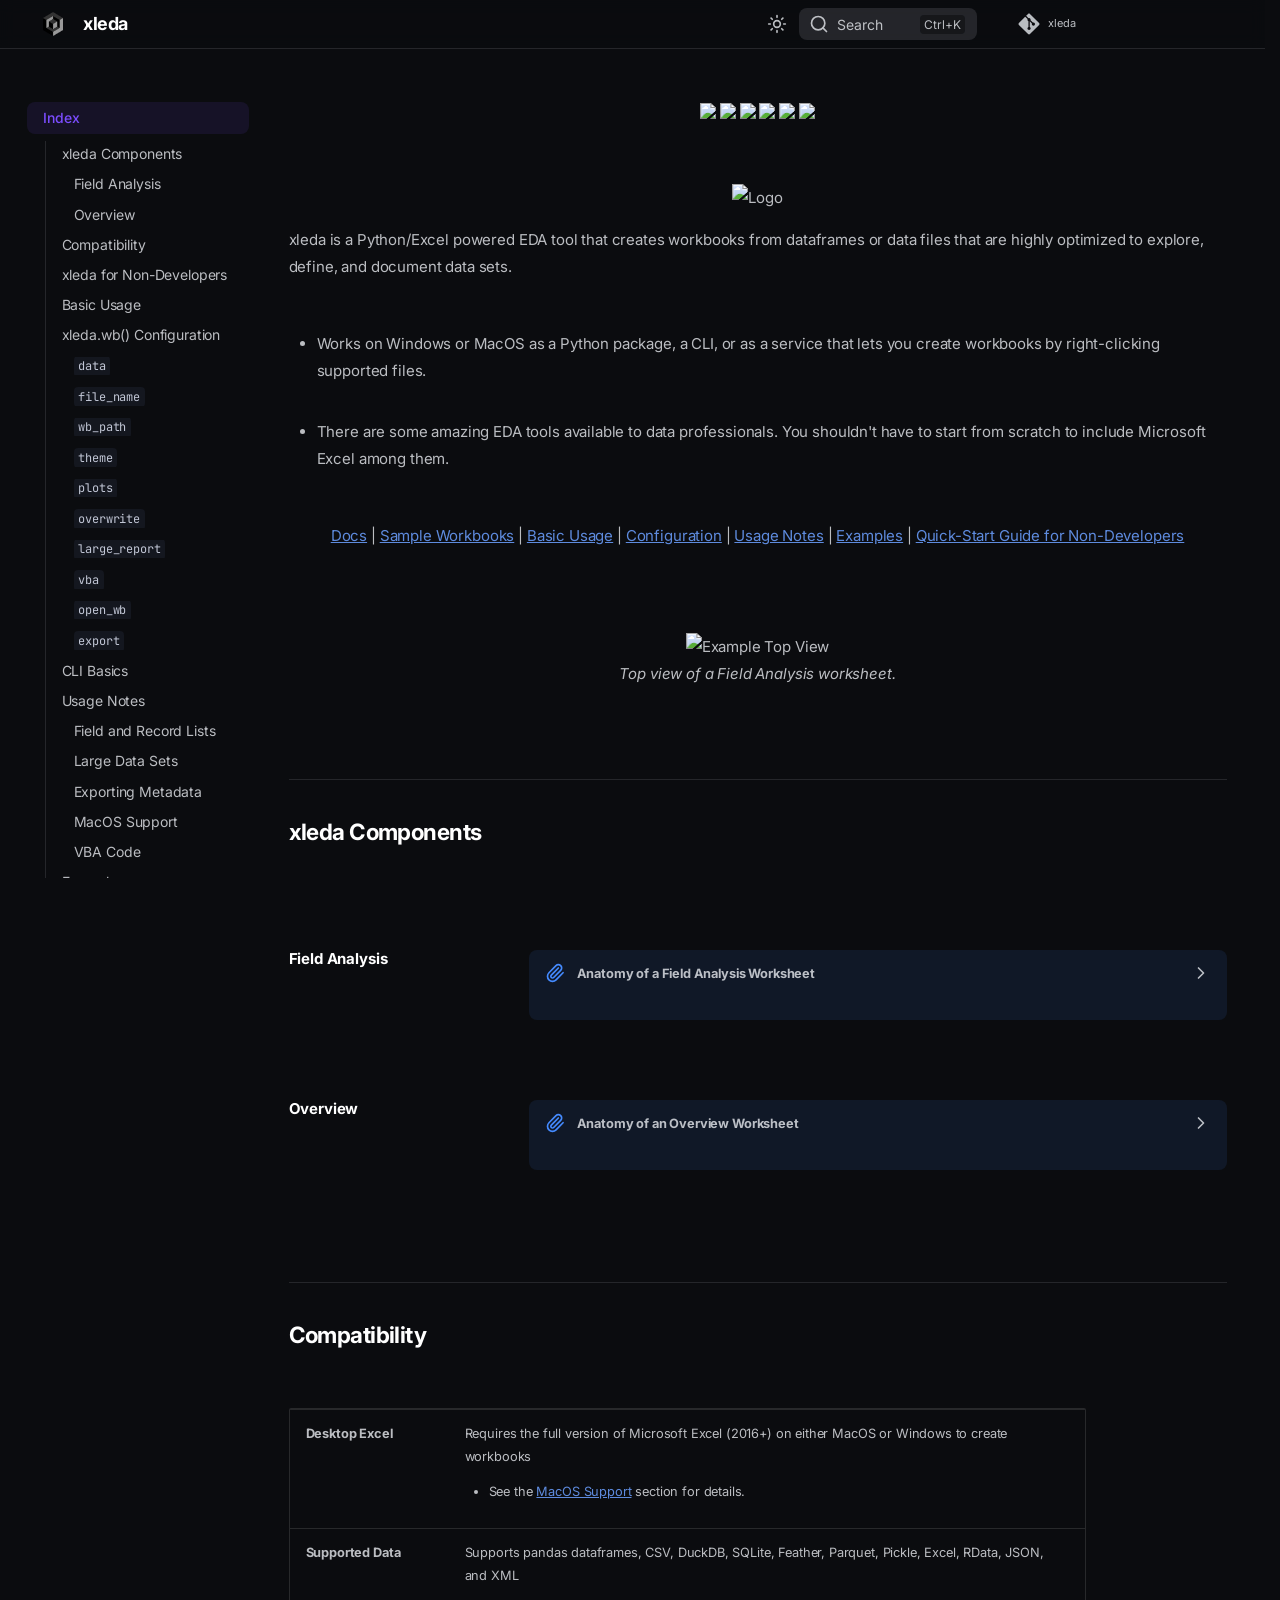
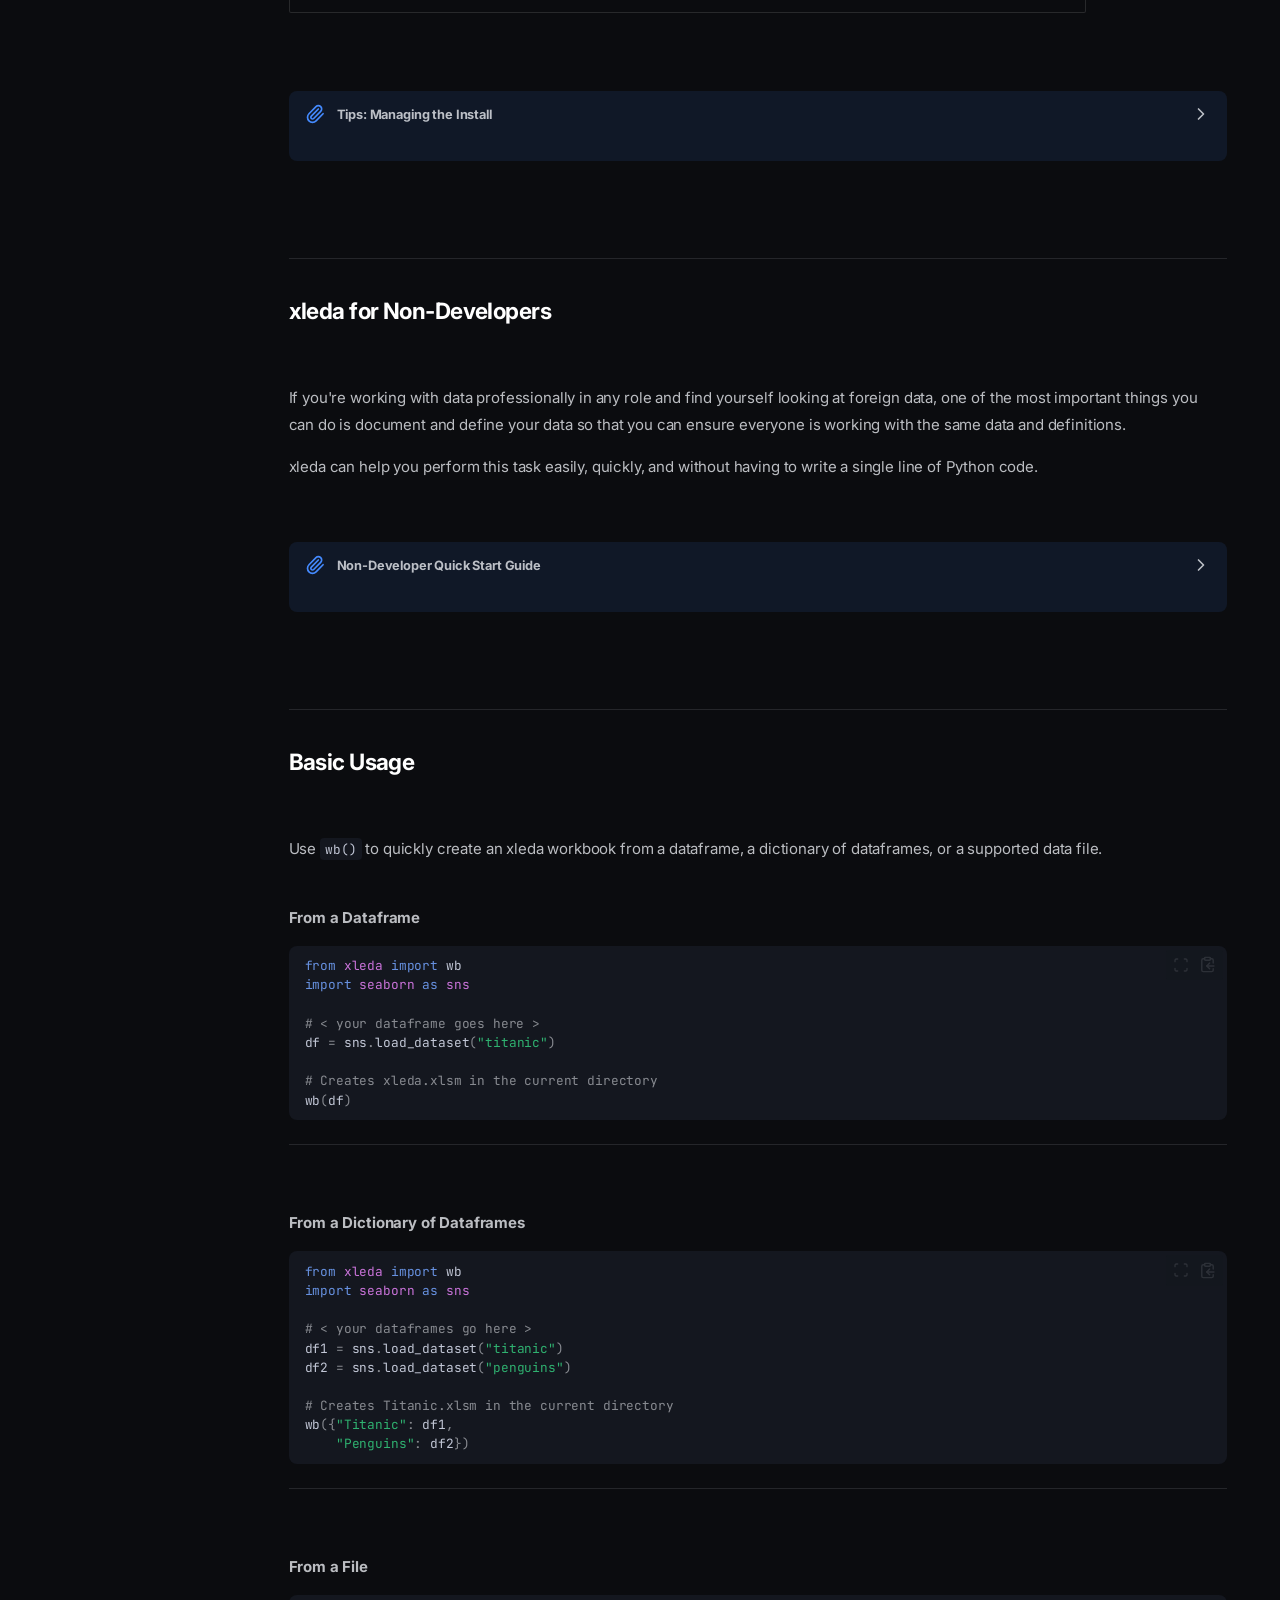
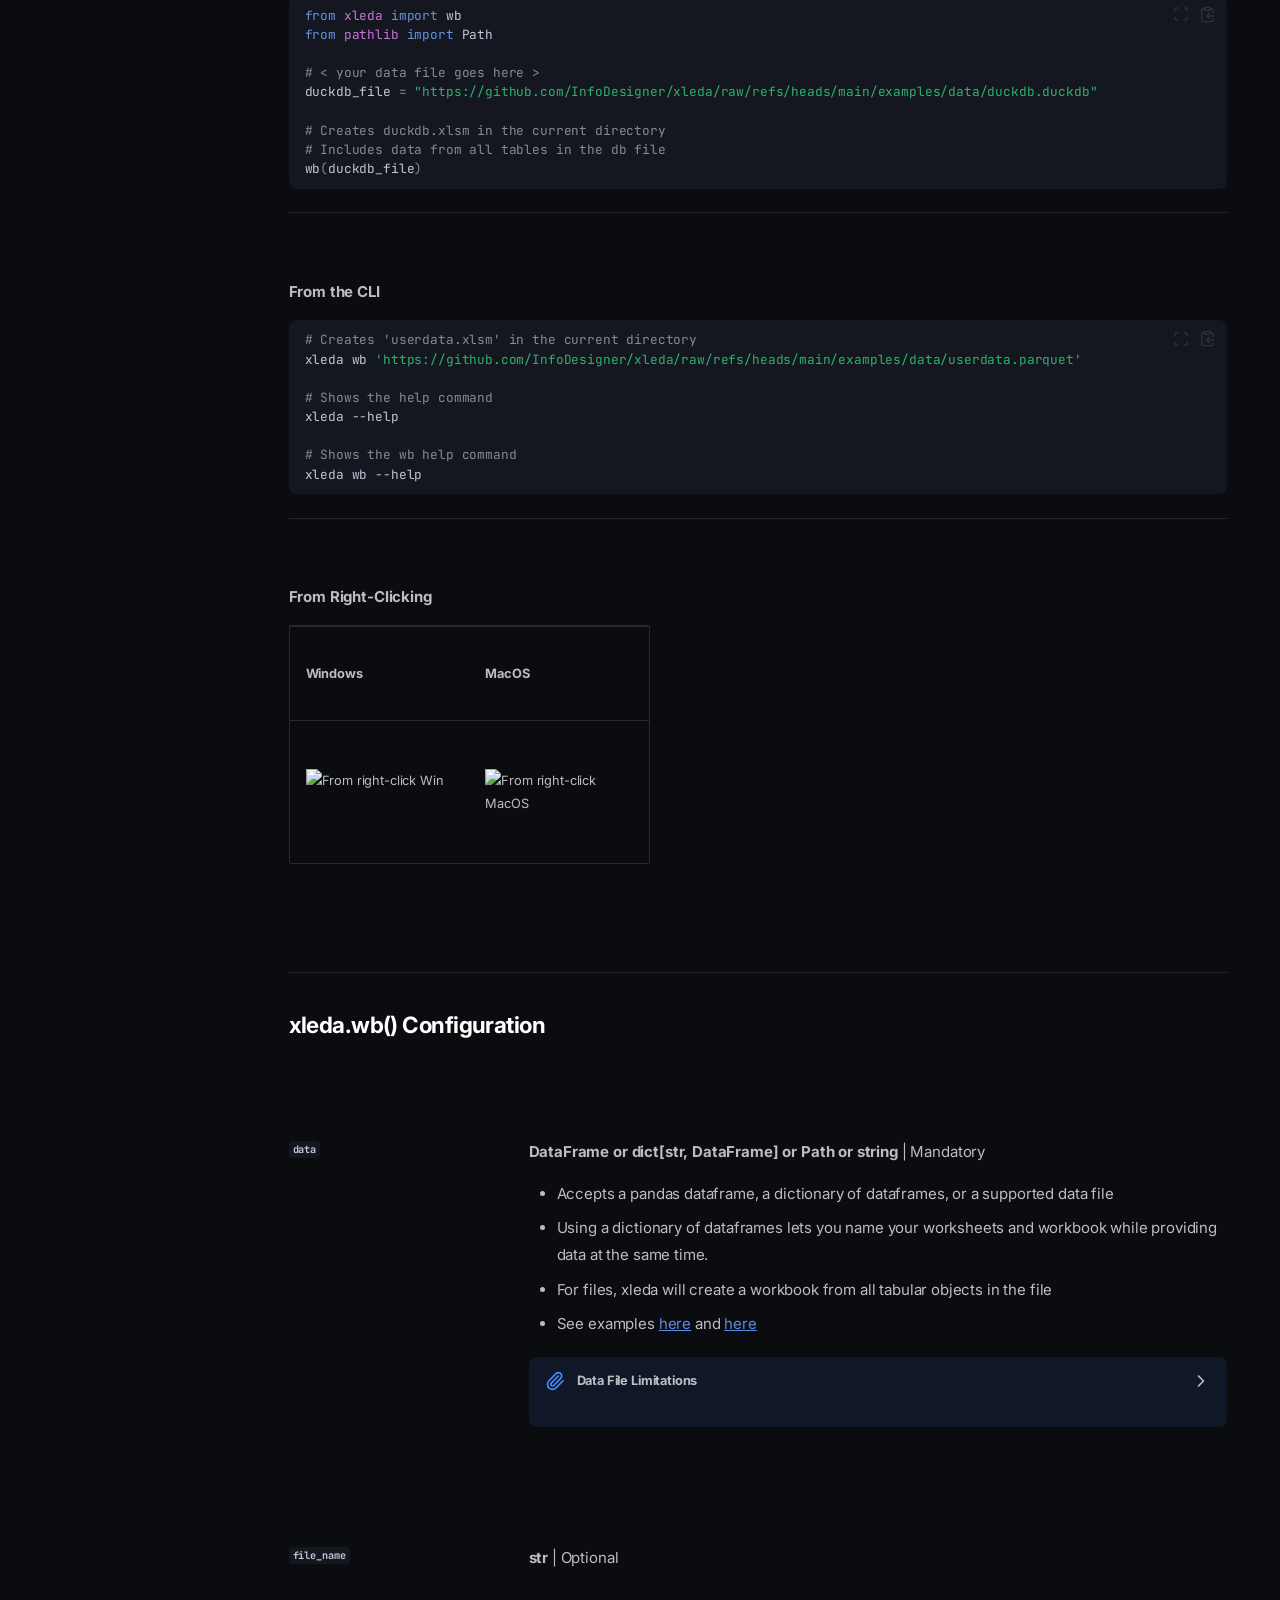
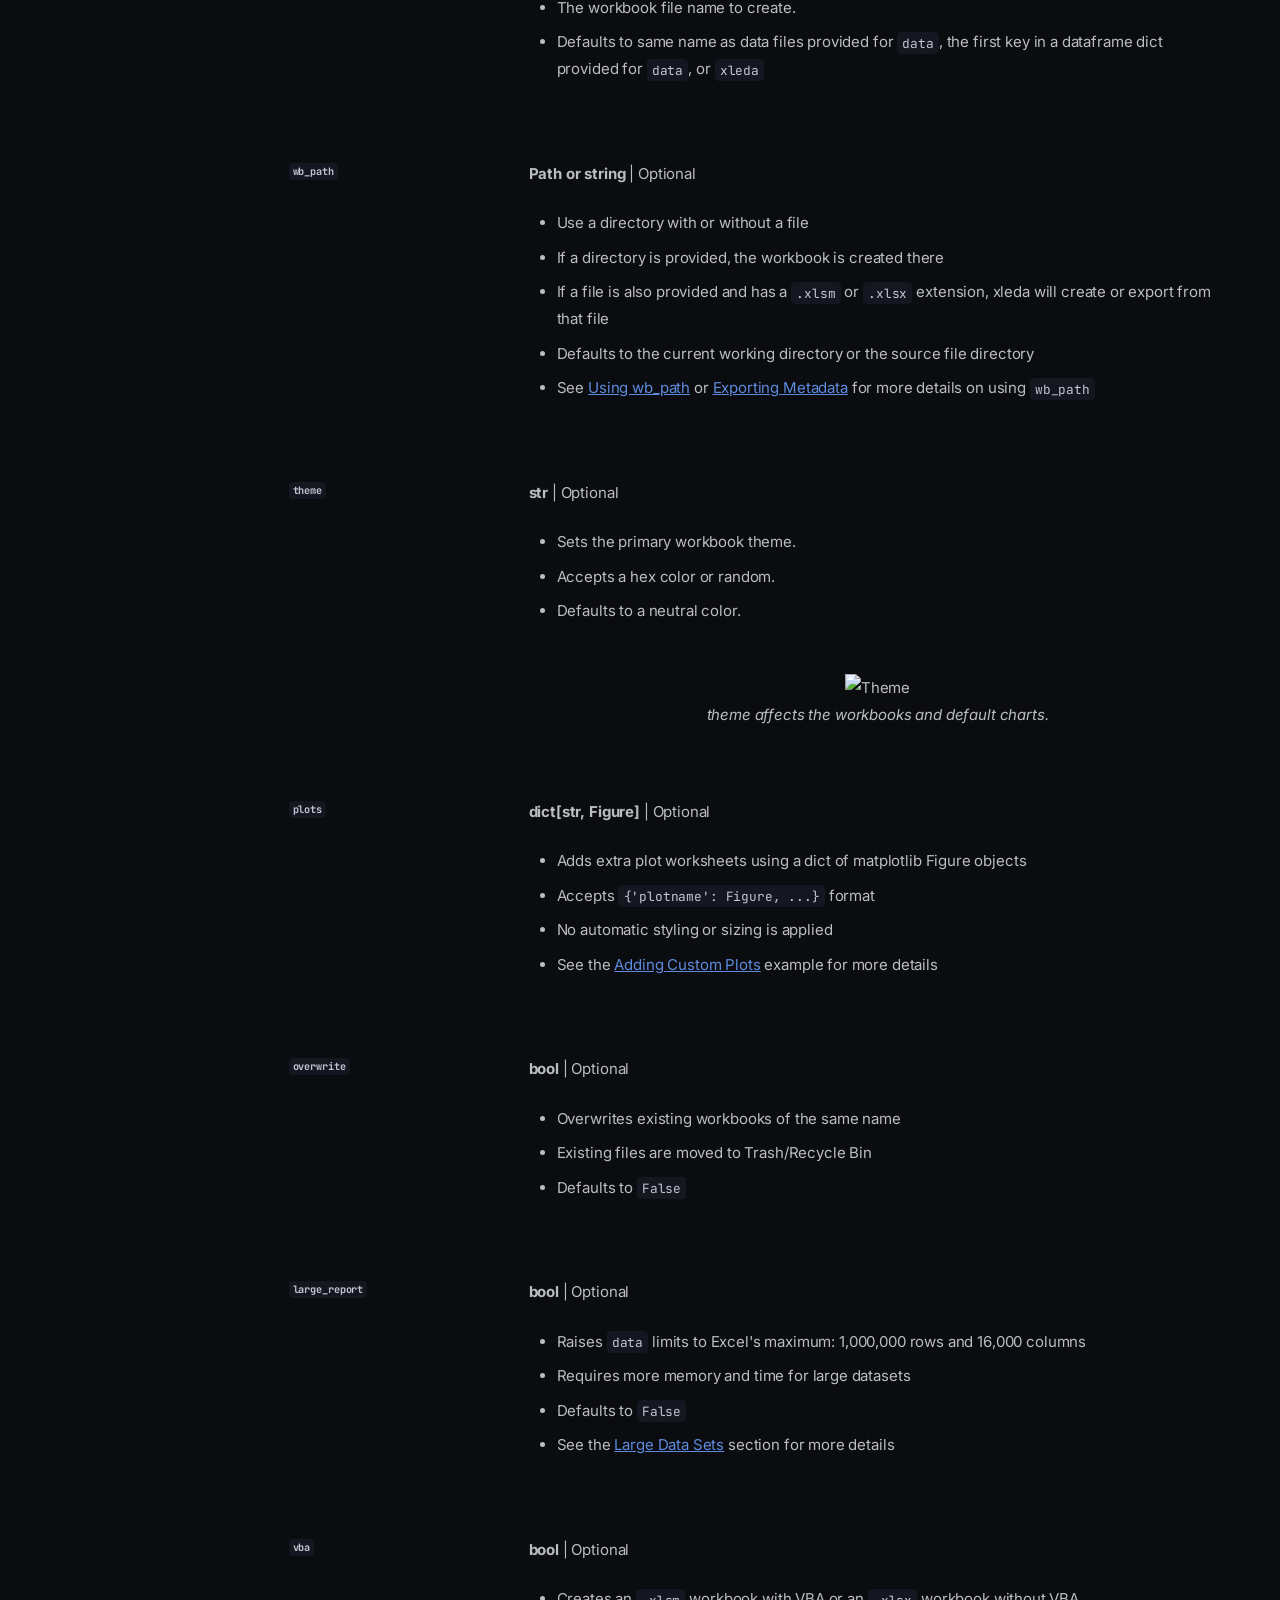
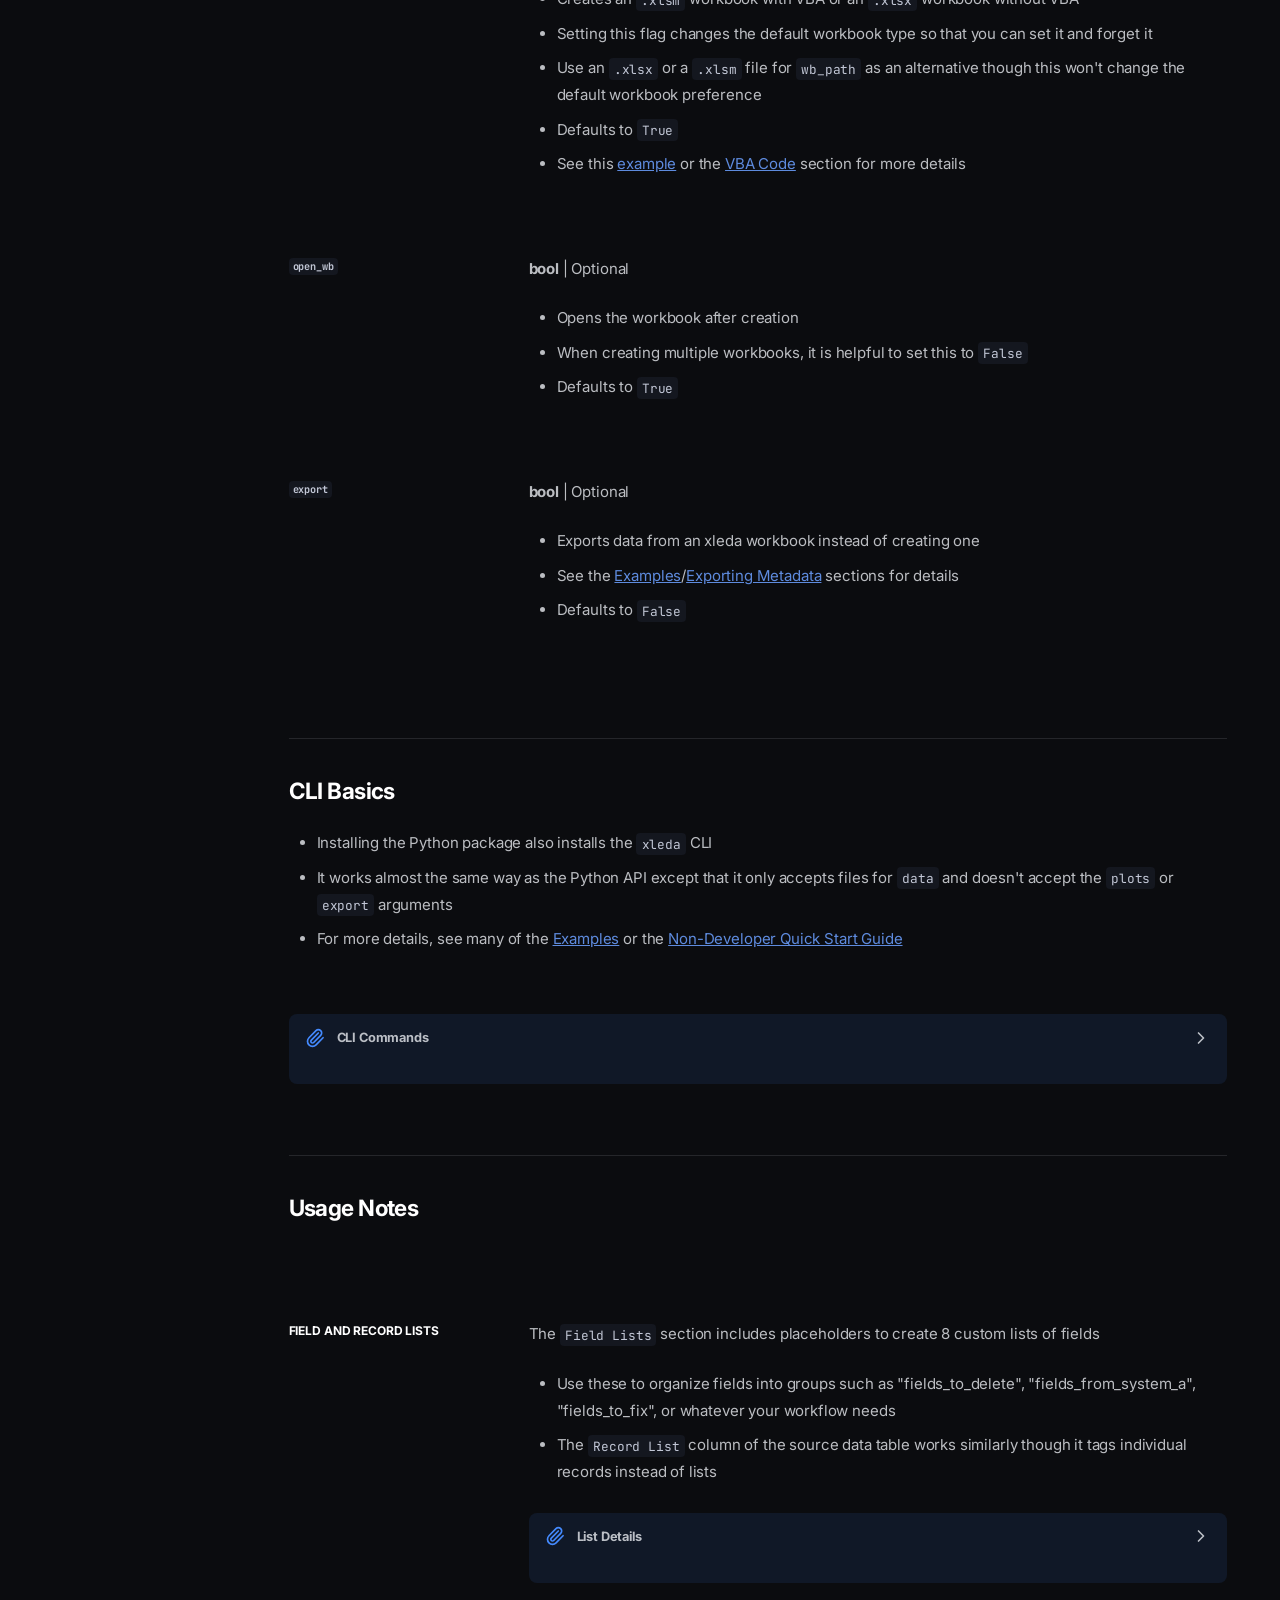
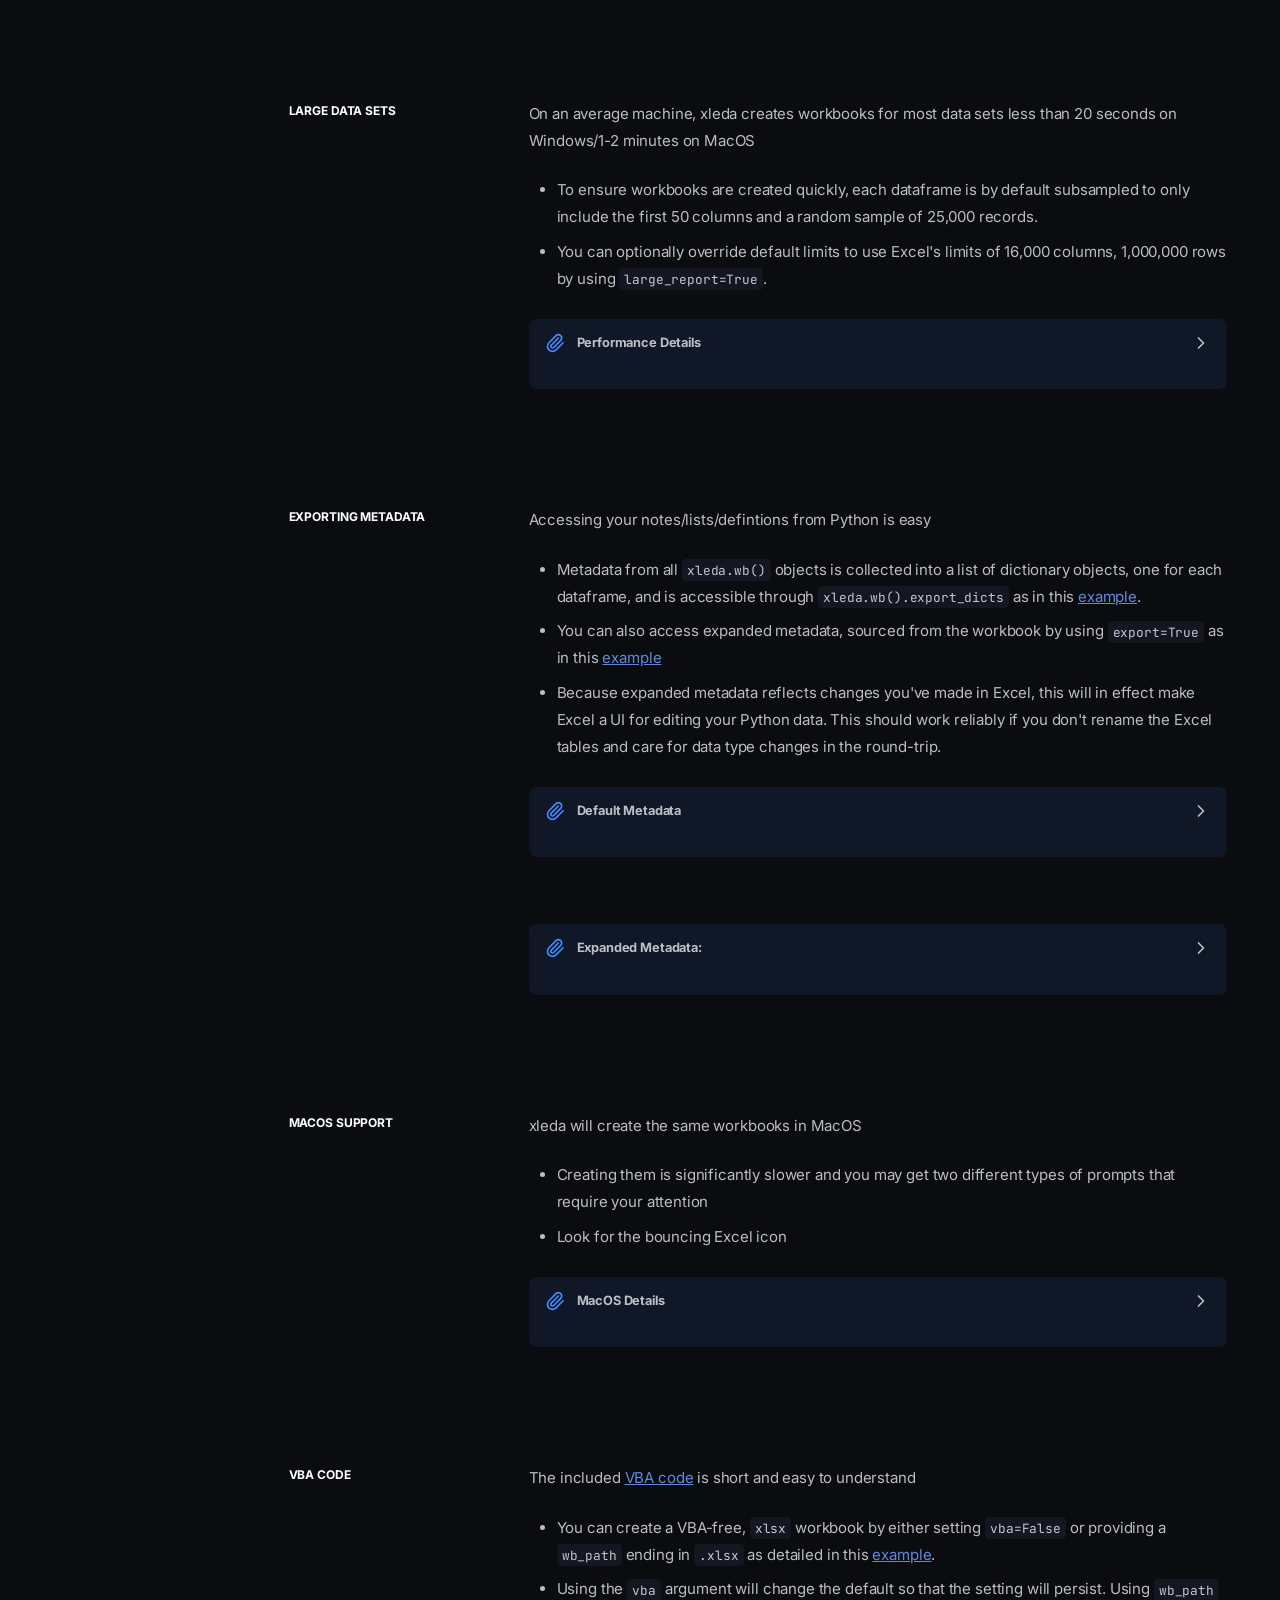
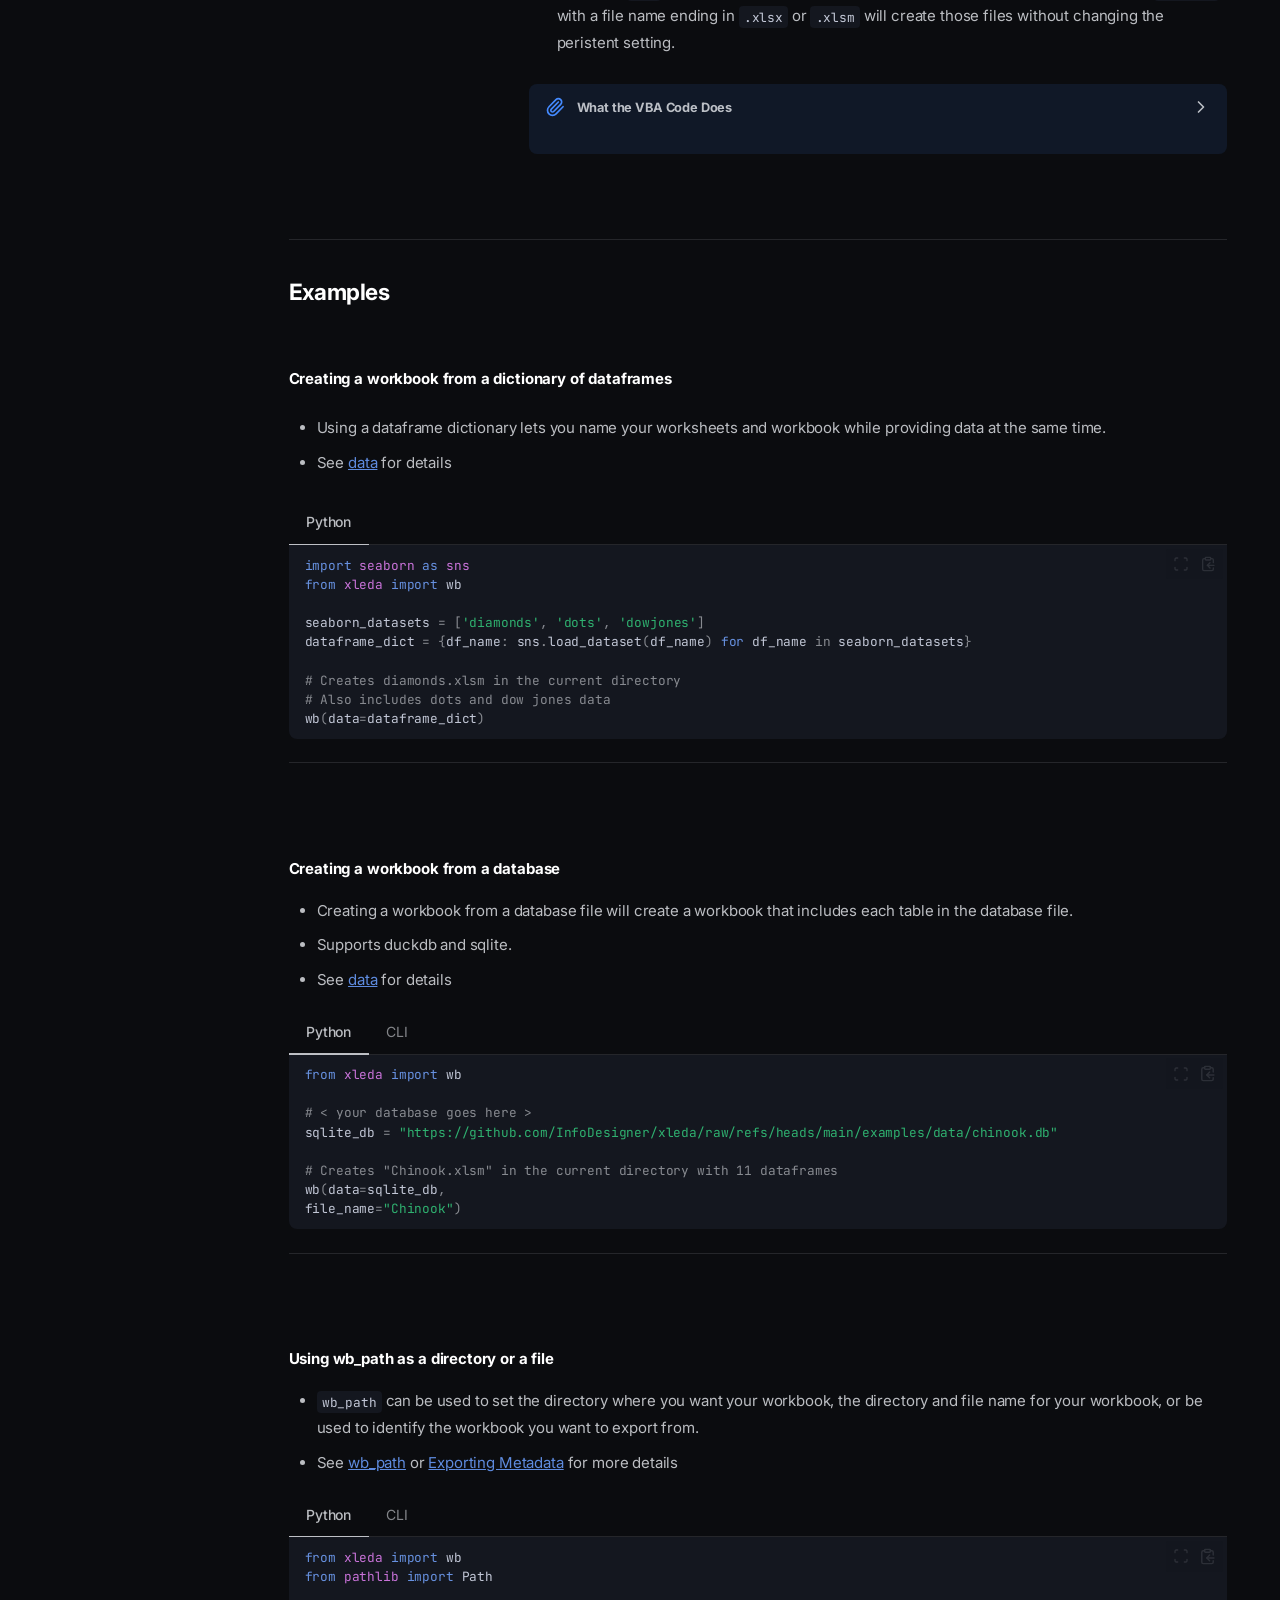
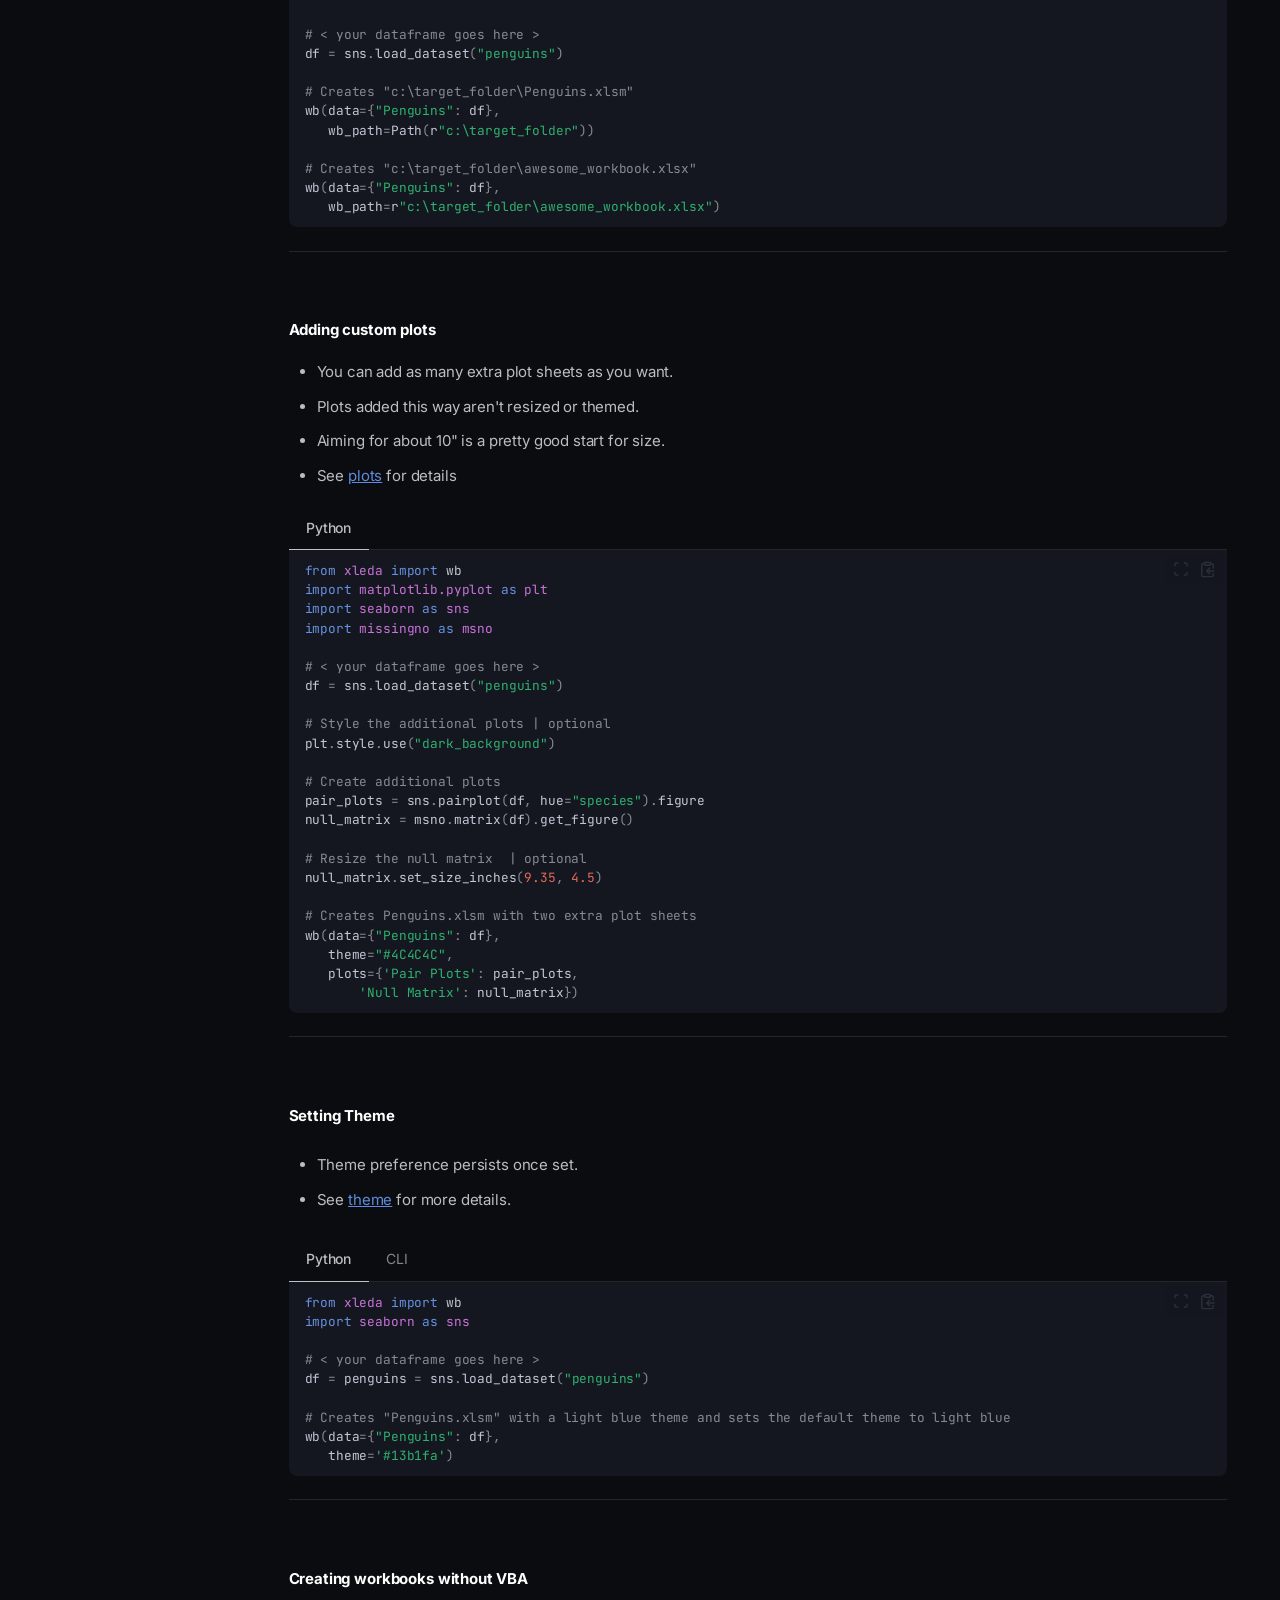
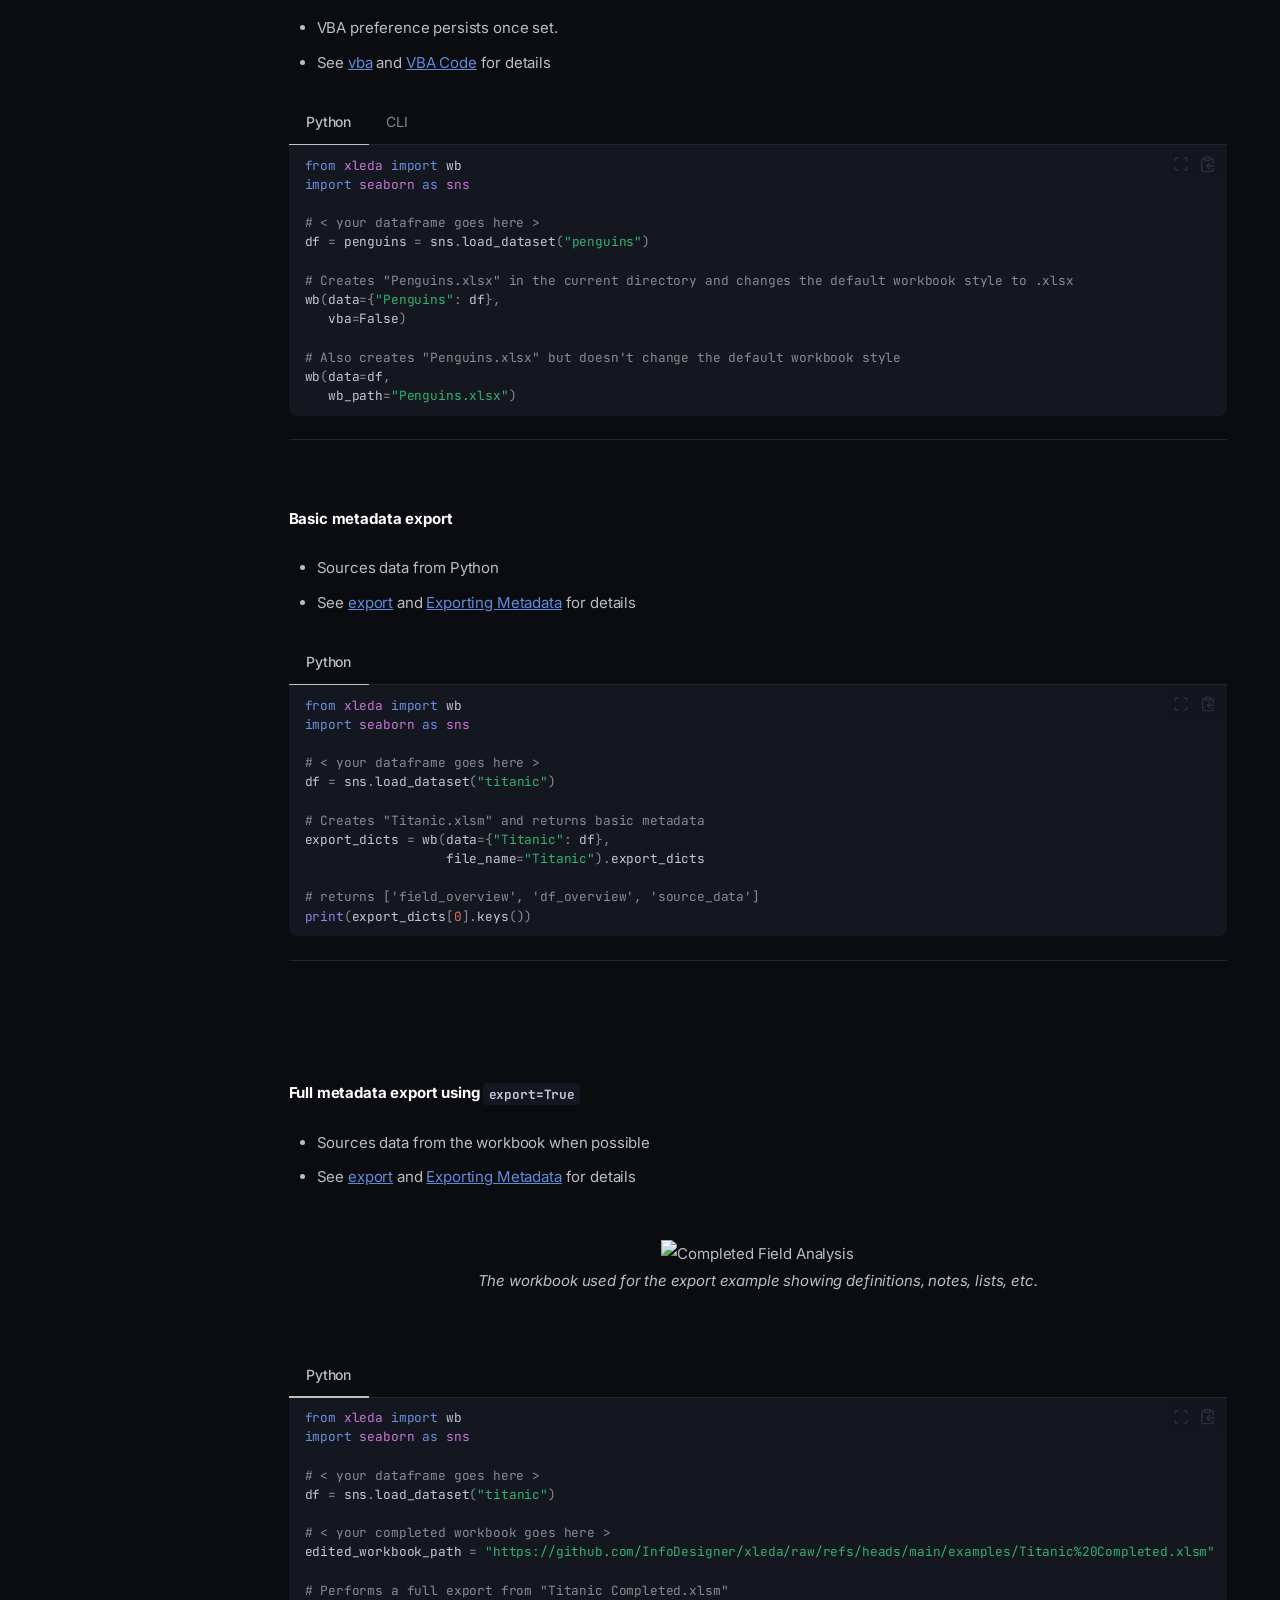
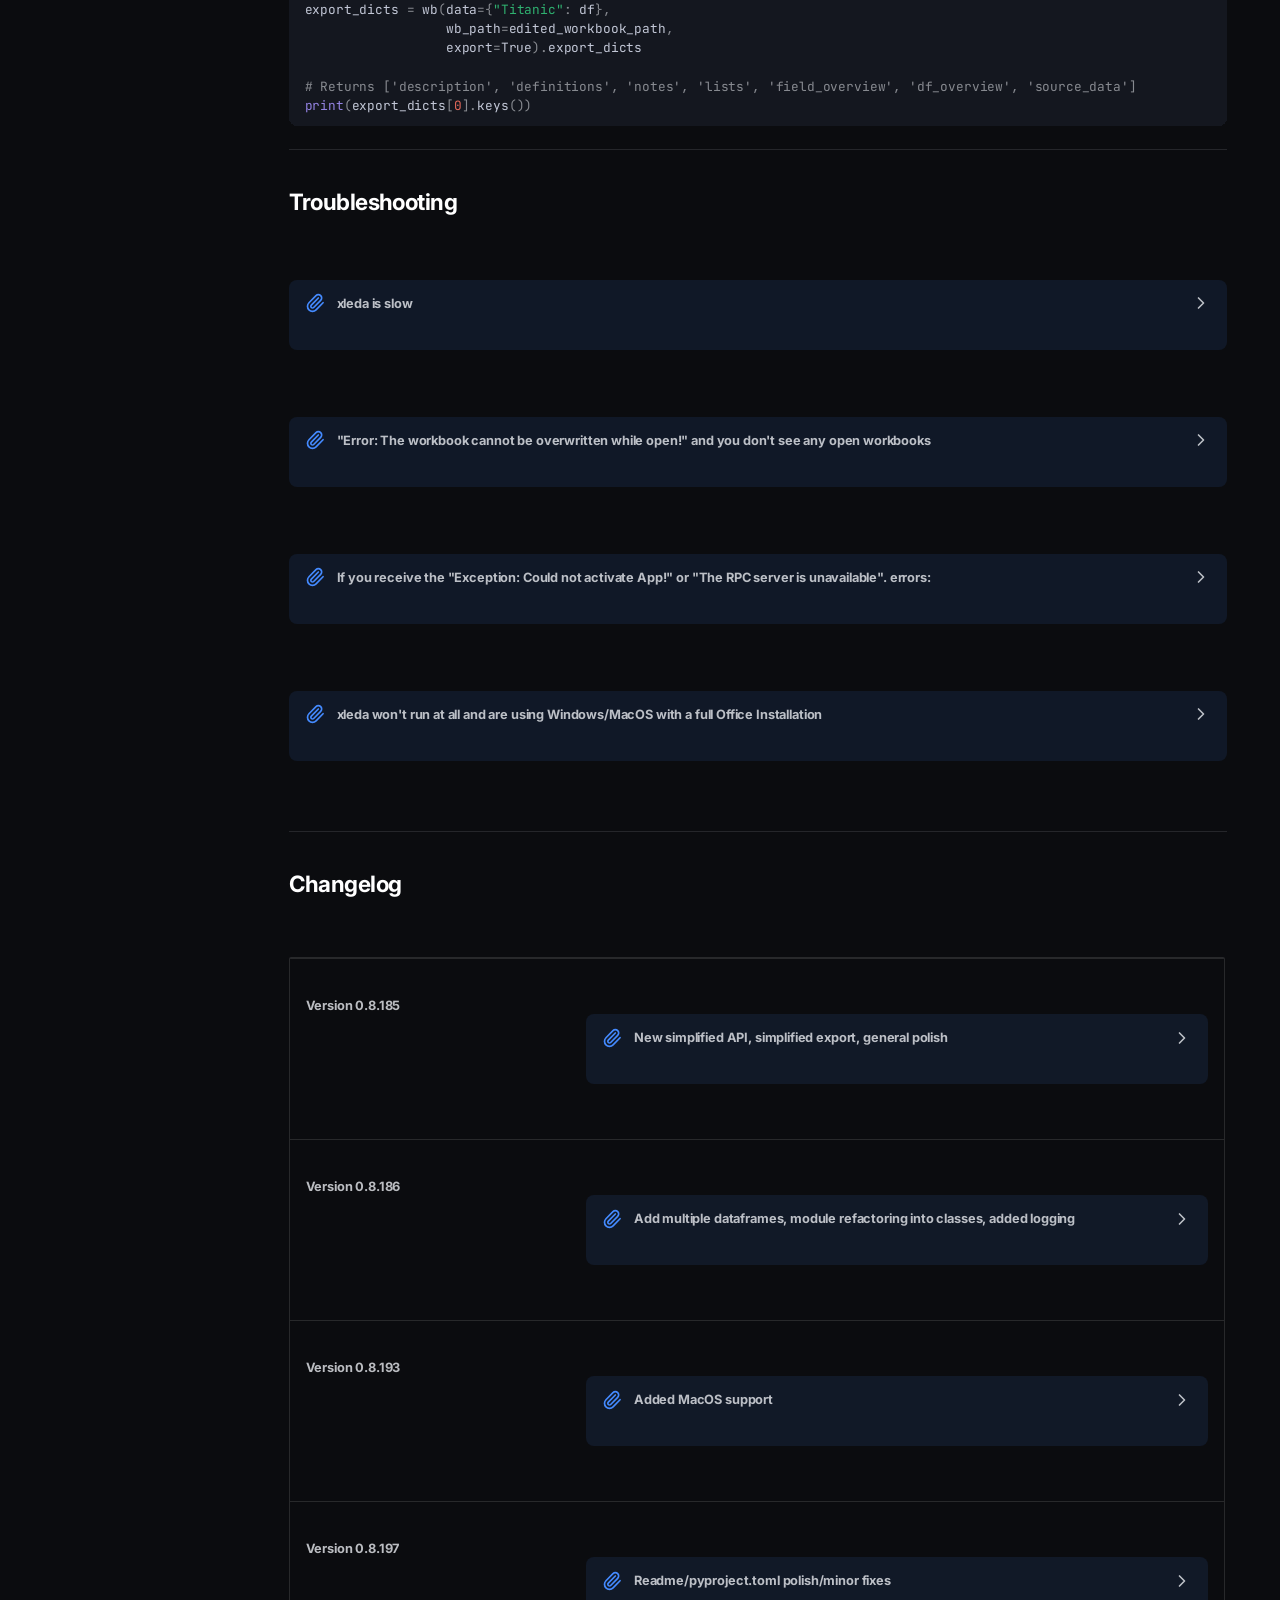
==== commit bdda51b2: "Added more links between sections and a few examples." ====
--- a/docs/site/index.html
+++ b/docs/site/index.html
@@ -624,6 +624,17 @@
     <span class="md-ellipsis">
       <span class="md-typeset">
         Adding custom plots
+      </span>
+    </span>
+  </a>
+  
+</li>
+        
+          <li class="md-nav__item">
+  <a href="#setting-theme" class="md-nav__link">
+    <span class="md-ellipsis">
+      <span class="md-typeset">
+        Setting Theme
       </span>
     </span>
   </a>
@@ -936,14 +947,17 @@
 
 
 
-<strong>What's the Catch?</strong><br><br>
+<strong>Next Steps</strong><br><br>
 
 Now that everything is installed, this guide is no longer necessary.  You can now create workbooks in the future without any terminal commands by right-clicking on supported files.<br><br>
 
-If you want to change your theme, use that very last line to create a new workbook once and it will remember your preference.  VBA preference persists in the same way after it's set.  Run <code>xleda wb --help</code> in your terminal for guidance on how to set either with/without creating a workbook and other settings.<br><br>
-
-If you've followed these steps, be sure to periodically update xleda using <code>uv tool upgrade xleda</code>.
-
+<ul>
+  <li>Read the <a href="https://infodesigner.github.io/xleda/#usage-notes">Usage Notes</a> for tips on using your workbook.</li>
+  <li>If you want to change your theme, use that very last line to create a new workbook once and it will remember your preference.</li>
+  <li>VBA preference persists in the same way after it's set.</li>
+  <li>Run <code>xleda wb --help</code> in your terminal for guidance on how to set either with/without creating a workbook and other settings.</li>
+  <li>Be sure to periodically update xleda using <code>uv tool upgrade xleda</code>.</li>
+</ul>
 <br><br>
 
 
@@ -1065,7 +1079,9 @@
 <p><strong>DataFrame or dict[str, DataFrame] or Path or string</strong> | Mandatory<br></p>
 <ul>
 <li>Accepts a pandas dataframe, a dictionary of dataframes, or a supported data file</li>
+<li>Using a dictionary of dataframes lets you name your worksheets and workbook while providing data at the same time.</li>
 <li>For files, xleda will create a workbook from all tabular objects in the file</li>
+<li>See examples <a href="https://infodesigner.github.io/xleda/#creating-a-workbook-from-a-dictionary-of-dataframes">here</a> and <a href="https://infodesigner.github.io/xleda/#creating-a-workbook-from-a-database">here</a><br></li>
 </ul>
 <details>
 <summary>Data File Limitations<br><br></summary>
@@ -1074,7 +1090,7 @@
   <strong>Expect problems with</strong>:<br>
   <ul>
     <li>Deeply nested JSON/XML</li>
-    <li>A <code>.CSV</code> file with tabs instead of commas</li>
+    <li>A <code>.csv</code> file with tabs instead of commas</li>
     <li><code>.db</code> files that are neither SQLite nor DuckDB files</li>
     <li>DuckDB files with a <code>.txt</code> extension</li>
   </ul><br>
@@ -1108,19 +1124,19 @@
 <p><strong>Path or string</strong> | Optional<br></p>
 <ul>
 <li>
-<p>Use a directory or file path<br></p>
+<p>Use a directory with or without a file<br></p>
 </li>
 <li>
 <p>If a directory is provided, the workbook is created there<br></p>
 </li>
 <li>
-<p>If a filename ends with <code>.xlsm</code> or <code>.xlsx</code>, xleda will create or export from that file<br></p>
+<p>If a file is also provided and has a <code>.xlsm</code> or <code>.xlsx</code> extension, xleda will create or export from that file<br></p>
 </li>
 <li>
 <p>Defaults to the current working directory or the source file directory<br></p>
 </li>
 <li>
-<p>See the <a href="https://infodesigner.github.io/xleda/#examples">Examples</a> for more details<br></p>
+<p>See <a href="https://infodesigner.github.io/xleda/#using-wb_path-as-a-directory-or-a-file">Using wb_path</a> or <a href="https://infodesigner.github.io/xleda/#exporting-metadata">Exporting Metadata</a> for more details on using <code>wb_path</code><br></p>
 </li>
 </ul>
 </div>
@@ -1165,7 +1181,7 @@
 <p>No automatic styling or sizing is applied<br></p>
 </li>
 <li>
-<p>See the <a href="https://infodesigner.github.io/xleda/#examples">Examples</a> for more details<br></p>
+<p>See the <a href="https://infodesigner.github.io/xleda/#adding-custom-plots">Adding Custom Plots</a> example for more details<br></p>
 </li>
 </ul>
 </div>
@@ -1201,6 +1217,9 @@
 <li>
 <p>Defaults to <code>False</code><br></p>
 </li>
+<li>
+<p>See the <a href="https://infodesigner.github.io/xleda/#large-data-sets">Large Data Sets</a> section for more details<br></p>
+</li>
 </ul>
 </div>
 </div>
@@ -1219,10 +1238,10 @@
 <p>Use an <code>.xlsx</code> or a <code>.xlsm</code> file for <code>wb_path</code> as an alternative though this won't change the default workbook preference<br></p>
 </li>
 <li>
-<p>See this <a href="https://infodesigner.github.io/xleda/#creating-workbooks-without-vba">example</a></a> or the <a href="https://infodesigner.github.io/xleda/#vba-code">VBA Code</a> section for more details<br></p>
-</li>
-<li>
-<p>Defaults to True<br></p>
+<p>Defaults to <code>True</code><br></p>
+</li>
+<li>
+<p>See this <a href="https://infodesigner.github.io/xleda/#creating-workbooks-without-vba">example</a> or the <a href="https://infodesigner.github.io/xleda/#vba-code">VBA Code</a> section for more details<br></p>
 </li>
 </ul>
 </div>
@@ -1236,7 +1255,7 @@
 <p>Opens the workbook after creation<br></p>
 </li>
 <li>
-<p>Set to False when creating multiple workbooks<br></p>
+<p>When creating multiple workbooks, it is helpful to set this to <code>False</code><br></p>
 </li>
 <li>
 <p>Defaults to <code>True</code><br></p>
@@ -1265,11 +1284,17 @@
 <hr>
 
 <h2 id="cli-basics">CLI Basics<a class="headerlink" href="#cli-basics" title="Permanent link">&para;</a></h2>
-<p><br></p>
-<p>Installing the Python package also installs the <code>xleda</code> CLI<br><br>
-
-It works almost the same way as the Python API except that it only accepts files for <code>data</code> and doesn't accept the <code>plots</code> or <code>export</code> arguments</p>
-<p><br></p>
+<ul>
+<li>
+<p><p>Installing the Python package also installs the <code>xleda</code> CLI</p></p>
+</li>
+<li>
+<p><p>It works almost the same way as the Python API except that it only accepts files for <code>data</code> and doesn't accept the <code>plots</code> or <code>export</code> arguments</p></p>
+</li>
+<li>
+<p><p>For more details, see many of the <a href="https://infodesigner.github.io/xleda/#examples">Examples</a> or the <a href="https://infodesigner.github.io/xleda/#xleda-for-non-developers">Non-Developer Quick Start Guide</a></p><br></p>
+</li>
+</ul>
 <details>
   <summary>CLI Commands<br><br></summary>
 
@@ -1282,7 +1307,7 @@
     <!-- xleda wb help -->
     <tr>
       <td valign="top"><br><code>xleda wb --help</code><br><br></td>
-      <td><br>Shows help for the wb command and it's flags</td>
+      <td><br>Shows help for the wb command</td>
     </tr>  
     <!-- xleda install -->
     <tr>
@@ -1310,12 +1335,6 @@
       <td><br>
         This changes your theme preference without creating a workbook and persists once set<br><br>
 
-<div class="language-bash highlight"><pre><span></span><code><span id="__span-10-1"><a id="__codelineno-10-1" name="__codelineno-10-1" href="#__codelineno-10-1"></a><span class="c1"># Sets theme to a dark grey</span>
-</span><span id="__span-10-2"><a id="__codelineno-10-2" name="__codelineno-10-2" href="#__codelineno-10-2"></a>xleda<span class="w"> </span>theme<span class="w"> </span><span class="s1">&#39;#262626&#39;</span>
-</span><span id="__span-10-3"><a id="__codelineno-10-3" name="__codelineno-10-3" href="#__codelineno-10-3"></a>
-</span><span id="__span-10-4"><a id="__codelineno-10-4" name="__codelineno-10-4" href="#__codelineno-10-4"></a><span class="c1"># Also sets theme to a dark grey</span>
-</span><span id="__span-10-5"><a id="__codelineno-10-5" name="__codelineno-10-5" href="#__codelineno-10-5"></a>xleda<span class="w"> </span>theme<span class="w"> </span><span class="m">262626</span>
-</span></code></pre></div>
 <br>
         </td>
     </tr>
@@ -1477,7 +1496,7 @@
       <tr>
         <td><strong>Remedy</strong></td>
         <td>There's not a reliable remedy to this.<br><br>MacOS doesn't permit applications like Microsoft Excel real access to the file system, even after explicitly granting Excel Full Disk Access under <br><br><code>Settings &gt; Privacy &amp; Security &gt; Full Disk Access</code>.</td>
-        <td>You can either:<br><br>1. Create a VBA free workbook (See [`vba`](https://infodesigner.github.io/xleda/#vba) and [VBA Code](https://infodesigner.github.io/xleda/#vba-code) for details<br>).<br><br>2. Change Excel's default macro settings (shown) to one of the other two options.<br><br><img src="https://github.com/InfoDesigner/xleda/blob/main/docs/assets/images/excel_macos_macro_options.webp?raw=true" width="350" alt="Excel MacOS macro settings"></td>
+        <td>You can either:<br><br>1. Create a VBA free workbook (See <a href="https://infodesigner.github.io/xleda/#vba-code">VBA Code</a> and <a href="https://infodesigner.github.io/xleda/#vba">VBA</a> for details)<br><br>2. Change Excel's default macro settings (shown) to one of the other two options.<br><br><img src="https://github.com/InfoDesigner/xleda/blob/main/docs/assets/images/excel_macos_macro_options.webp?raw=true" width="350" alt="Excel MacOS macro settings"></td>
       </tr>
     </tbody>
   </table>
@@ -1531,20 +1550,25 @@
 <p><br></p>
 <h4 id="creating-a-workbook-from-a-dictionary-of-dataframes">Creating a workbook from a dictionary of dataframes<a class="headerlink" href="#creating-a-workbook-from-a-dictionary-of-dataframes" title="Permanent link">&para;</a></h4>
 <ul>
-<li>See <a href="https://infodesigner.github.io/xleda/#data">data</a> for details<br></li>
+<li>
+<p>Using a dataframe dictionary lets you name your worksheets and workbook while providing data at the same time.</p>
+</li>
+<li>
+<p>See <a href="https://infodesigner.github.io/xleda/#data">data</a> for details<br></p>
+</li>
 </ul>
 <div class="tabbed-set tabbed-alternate" data-tabs="1:1"><input checked="checked" id="__tabbed_1_1" name="__tabbed_1" type="radio" /><div class="tabbed-labels"><label for="__tabbed_1_1">Python</label></div>
 <div class="tabbed-content">
 <div class="tabbed-block">
-<div class="language-python highlight"><pre><span></span><code><span id="__span-11-1"><a id="__codelineno-11-1" name="__codelineno-11-1" href="#__codelineno-11-1"></a><span class="kn">import</span><span class="w"> </span><span class="nn">seaborn</span><span class="w"> </span><span class="k">as</span><span class="w"> </span><span class="nn">sns</span>
-</span><span id="__span-11-2"><a id="__codelineno-11-2" name="__codelineno-11-2" href="#__codelineno-11-2"></a><span class="kn">from</span><span class="w"> </span><span class="nn">xleda</span><span class="w"> </span><span class="kn">import</span> <span class="n">wb</span>
-</span><span id="__span-11-3"><a id="__codelineno-11-3" name="__codelineno-11-3" href="#__codelineno-11-3"></a>
-</span><span id="__span-11-4"><a id="__codelineno-11-4" name="__codelineno-11-4" href="#__codelineno-11-4"></a><span class="n">seaborn_datasets</span> <span class="o">=</span> <span class="p">[</span><span class="s1">&#39;diamonds&#39;</span><span class="p">,</span> <span class="s1">&#39;dots&#39;</span><span class="p">,</span> <span class="s1">&#39;dowjones&#39;</span><span class="p">]</span>
-</span><span id="__span-11-5"><a id="__codelineno-11-5" name="__codelineno-11-5" href="#__codelineno-11-5"></a><span class="n">dataframe_dict</span> <span class="o">=</span> <span class="p">{</span><span class="n">df_name</span><span class="p">:</span> <span class="n">sns</span><span class="o">.</span><span class="n">load_dataset</span><span class="p">(</span><span class="n">df_name</span><span class="p">)</span> <span class="k">for</span> <span class="n">df_name</span> <span class="ow">in</span> <span class="n">seaborn_datasets</span><span class="p">}</span>
-</span><span id="__span-11-6"><a id="__codelineno-11-6" name="__codelineno-11-6" href="#__codelineno-11-6"></a>
-</span><span id="__span-11-7"><a id="__codelineno-11-7" name="__codelineno-11-7" href="#__codelineno-11-7"></a><span class="c1"># Creates diamonds.xlsm in the current directory</span>
-</span><span id="__span-11-8"><a id="__codelineno-11-8" name="__codelineno-11-8" href="#__codelineno-11-8"></a><span class="c1"># Also includes dots and dow jones data</span>
-</span><span id="__span-11-9"><a id="__codelineno-11-9" name="__codelineno-11-9" href="#__codelineno-11-9"></a><span class="n">wb</span><span class="p">(</span><span class="n">data</span><span class="o">=</span><span class="n">dataframe_dict</span><span class="p">)</span>
+<div class="language-python highlight"><pre><span></span><code><span id="__span-10-1"><a id="__codelineno-10-1" name="__codelineno-10-1" href="#__codelineno-10-1"></a><span class="kn">import</span><span class="w"> </span><span class="nn">seaborn</span><span class="w"> </span><span class="k">as</span><span class="w"> </span><span class="nn">sns</span>
+</span><span id="__span-10-2"><a id="__codelineno-10-2" name="__codelineno-10-2" href="#__codelineno-10-2"></a><span class="kn">from</span><span class="w"> </span><span class="nn">xleda</span><span class="w"> </span><span class="kn">import</span> <span class="n">wb</span>
+</span><span id="__span-10-3"><a id="__codelineno-10-3" name="__codelineno-10-3" href="#__codelineno-10-3"></a>
+</span><span id="__span-10-4"><a id="__codelineno-10-4" name="__codelineno-10-4" href="#__codelineno-10-4"></a><span class="n">seaborn_datasets</span> <span class="o">=</span> <span class="p">[</span><span class="s1">&#39;diamonds&#39;</span><span class="p">,</span> <span class="s1">&#39;dots&#39;</span><span class="p">,</span> <span class="s1">&#39;dowjones&#39;</span><span class="p">]</span>
+</span><span id="__span-10-5"><a id="__codelineno-10-5" name="__codelineno-10-5" href="#__codelineno-10-5"></a><span class="n">dataframe_dict</span> <span class="o">=</span> <span class="p">{</span><span class="n">df_name</span><span class="p">:</span> <span class="n">sns</span><span class="o">.</span><span class="n">load_dataset</span><span class="p">(</span><span class="n">df_name</span><span class="p">)</span> <span class="k">for</span> <span class="n">df_name</span> <span class="ow">in</span> <span class="n">seaborn_datasets</span><span class="p">}</span>
+</span><span id="__span-10-6"><a id="__codelineno-10-6" name="__codelineno-10-6" href="#__codelineno-10-6"></a>
+</span><span id="__span-10-7"><a id="__codelineno-10-7" name="__codelineno-10-7" href="#__codelineno-10-7"></a><span class="c1"># Creates diamonds.xlsm in the current directory</span>
+</span><span id="__span-10-8"><a id="__codelineno-10-8" name="__codelineno-10-8" href="#__codelineno-10-8"></a><span class="c1"># Also includes dots and dow jones data</span>
+</span><span id="__span-10-9"><a id="__codelineno-10-9" name="__codelineno-10-9" href="#__codelineno-10-9"></a><span class="n">wb</span><span class="p">(</span><span class="n">data</span><span class="o">=</span><span class="n">dataframe_dict</span><span class="p">)</span>
 </span></code></pre></div>
 </div>
 </div>
@@ -1553,24 +1577,26 @@
 <p><br><br></p>
 <h4 id="creating-a-workbook-from-a-database">Creating a workbook from a database<a class="headerlink" href="#creating-a-workbook-from-a-database" title="Permanent link">&para;</a></h4>
 <ul>
+<li>Creating a workbook from a database file will create a workbook that includes each table in the database file.</li>
+<li>Supports duckdb and sqlite.</li>
 <li>See <a href="https://infodesigner.github.io/xleda/#data">data</a> for details<br></li>
 </ul>
 <div class="tabbed-set tabbed-alternate" data-tabs="2:2"><input checked="checked" id="__tabbed_2_1" name="__tabbed_2" type="radio" /><input id="__tabbed_2_2" name="__tabbed_2" type="radio" /><div class="tabbed-labels"><label for="__tabbed_2_1">Python</label><label for="__tabbed_2_2">CLI</label></div>
 <div class="tabbed-content">
 <div class="tabbed-block">
-<div class="language-python highlight"><pre><span></span><code><span id="__span-12-1"><a id="__codelineno-12-1" name="__codelineno-12-1" href="#__codelineno-12-1"></a><span class="kn">from</span><span class="w"> </span><span class="nn">xleda</span><span class="w"> </span><span class="kn">import</span> <span class="n">wb</span>
-</span><span id="__span-12-2"><a id="__codelineno-12-2" name="__codelineno-12-2" href="#__codelineno-12-2"></a>
-</span><span id="__span-12-3"><a id="__codelineno-12-3" name="__codelineno-12-3" href="#__codelineno-12-3"></a><span class="c1"># &lt; your database goes here&gt;</span>
-</span><span id="__span-12-4"><a id="__codelineno-12-4" name="__codelineno-12-4" href="#__codelineno-12-4"></a><span class="n">sqlite_db</span> <span class="o">=</span> <span class="s2">&quot;https://github.com/InfoDesigner/xleda/raw/refs/heads/main/examples/data/chinook.db&quot;</span>
-</span><span id="__span-12-5"><a id="__codelineno-12-5" name="__codelineno-12-5" href="#__codelineno-12-5"></a>
-</span><span id="__span-12-6"><a id="__codelineno-12-6" name="__codelineno-12-6" href="#__codelineno-12-6"></a><span class="c1"># Creates &quot;Chinook.xlsm&quot; in the current directory with 11 dataframes</span>
-</span><span id="__span-12-7"><a id="__codelineno-12-7" name="__codelineno-12-7" href="#__codelineno-12-7"></a><span class="n">wb</span><span class="p">(</span><span class="n">data</span><span class="o">=</span><span class="n">sqlite_db</span><span class="p">,</span>
-</span><span id="__span-12-8"><a id="__codelineno-12-8" name="__codelineno-12-8" href="#__codelineno-12-8"></a><span class="n">file_name</span><span class="o">=</span><span class="s2">&quot;Chinook&quot;</span><span class="p">)</span>
+<div class="language-python highlight"><pre><span></span><code><span id="__span-11-1"><a id="__codelineno-11-1" name="__codelineno-11-1" href="#__codelineno-11-1"></a><span class="kn">from</span><span class="w"> </span><span class="nn">xleda</span><span class="w"> </span><span class="kn">import</span> <span class="n">wb</span>
+</span><span id="__span-11-2"><a id="__codelineno-11-2" name="__codelineno-11-2" href="#__codelineno-11-2"></a>
+</span><span id="__span-11-3"><a id="__codelineno-11-3" name="__codelineno-11-3" href="#__codelineno-11-3"></a><span class="c1"># &lt; your database goes here &gt;</span>
+</span><span id="__span-11-4"><a id="__codelineno-11-4" name="__codelineno-11-4" href="#__codelineno-11-4"></a><span class="n">sqlite_db</span> <span class="o">=</span> <span class="s2">&quot;https://github.com/InfoDesigner/xleda/raw/refs/heads/main/examples/data/chinook.db&quot;</span>
+</span><span id="__span-11-5"><a id="__codelineno-11-5" name="__codelineno-11-5" href="#__codelineno-11-5"></a>
+</span><span id="__span-11-6"><a id="__codelineno-11-6" name="__codelineno-11-6" href="#__codelineno-11-6"></a><span class="c1"># Creates &quot;Chinook.xlsm&quot; in the current directory with 11 dataframes</span>
+</span><span id="__span-11-7"><a id="__codelineno-11-7" name="__codelineno-11-7" href="#__codelineno-11-7"></a><span class="n">wb</span><span class="p">(</span><span class="n">data</span><span class="o">=</span><span class="n">sqlite_db</span><span class="p">,</span>
+</span><span id="__span-11-8"><a id="__codelineno-11-8" name="__codelineno-11-8" href="#__codelineno-11-8"></a><span class="n">file_name</span><span class="o">=</span><span class="s2">&quot;Chinook&quot;</span><span class="p">)</span>
 </span></code></pre></div>
 </div>
 <div class="tabbed-block">
-<div class="language-bash highlight"><pre><span></span><code><span id="__span-13-1"><a id="__codelineno-13-1" name="__codelineno-13-1" href="#__codelineno-13-1"></a><span class="c1"># Creates &quot;Chinook.xlsm&quot; in the current directory with 11 dataframes</span>
-</span><span id="__span-13-2"><a id="__codelineno-13-2" name="__codelineno-13-2" href="#__codelineno-13-2"></a>xleda<span class="w"> </span>wb<span class="w"> </span><span class="s2">&quot;https://github.com/InfoDesigner/xleda/raw/refs/heads/main/examples/data/chinook.db&quot;</span><span class="w"> </span>--file_name<span class="w"> </span><span class="s2">&quot;Chinook&quot;</span>
+<div class="language-bash highlight"><pre><span></span><code><span id="__span-12-1"><a id="__codelineno-12-1" name="__codelineno-12-1" href="#__codelineno-12-1"></a><span class="c1"># Creates &quot;Chinook.xlsm&quot; in the current directory with 11 dataframes</span>
+</span><span id="__span-12-2"><a id="__codelineno-12-2" name="__codelineno-12-2" href="#__codelineno-12-2"></a>xleda<span class="w"> </span>wb<span class="w"> </span><span class="s2">&quot;https://github.com/InfoDesigner/xleda/raw/refs/heads/main/examples/data/chinook.db&quot;</span><span class="w"> </span>--file_name<span class="w"> </span><span class="s2">&quot;Chinook&quot;</span>
 </span></code></pre></div>
 </div>
 </div>
@@ -1579,33 +1605,34 @@
 <p><br><br></p>
 <h4 id="using-wb_path-as-a-directory-or-a-file">Using wb_path as a directory or a file<a class="headerlink" href="#using-wb_path-as-a-directory-or-a-file" title="Permanent link">&para;</a></h4>
 <ul>
-<li>See <a href="https://infodesigner.github.io/xleda/#wb_path">wb_path</a> for details<br></li>
+<li><code>wb_path</code> can be used to set the directory where you want your workbook, the directory and file name for your workbook, or be used to identify the workbook you want to export from.</li>
+<li>See <a href="https://infodesigner.github.io/xleda/#wb_path">wb_path</a> or <a href="https://infodesigner.github.io/xleda/#exporting-metadata">Exporting Metadata</a> for more details<br></li>
 </ul>
 <div class="tabbed-set tabbed-alternate" data-tabs="3:2"><input checked="checked" id="__tabbed_3_1" name="__tabbed_3" type="radio" /><input id="__tabbed_3_2" name="__tabbed_3" type="radio" /><div class="tabbed-labels"><label for="__tabbed_3_1">Python</label><label for="__tabbed_3_2">CLI</label></div>
 <div class="tabbed-content">
 <div class="tabbed-block">
-<div class="language-python highlight"><pre><span></span><code><span id="__span-14-1"><a id="__codelineno-14-1" name="__codelineno-14-1" href="#__codelineno-14-1"></a><span class="kn">from</span><span class="w"> </span><span class="nn">xleda</span><span class="w"> </span><span class="kn">import</span> <span class="n">wb</span>
-</span><span id="__span-14-2"><a id="__codelineno-14-2" name="__codelineno-14-2" href="#__codelineno-14-2"></a><span class="kn">from</span><span class="w"> </span><span class="nn">pathlib</span><span class="w"> </span><span class="kn">import</span> <span class="n">Path</span>
+<div class="language-python highlight"><pre><span></span><code><span id="__span-13-1"><a id="__codelineno-13-1" name="__codelineno-13-1" href="#__codelineno-13-1"></a><span class="kn">from</span><span class="w"> </span><span class="nn">xleda</span><span class="w"> </span><span class="kn">import</span> <span class="n">wb</span>
+</span><span id="__span-13-2"><a id="__codelineno-13-2" name="__codelineno-13-2" href="#__codelineno-13-2"></a><span class="kn">from</span><span class="w"> </span><span class="nn">pathlib</span><span class="w"> </span><span class="kn">import</span> <span class="n">Path</span>
+</span><span id="__span-13-3"><a id="__codelineno-13-3" name="__codelineno-13-3" href="#__codelineno-13-3"></a>
+</span><span id="__span-13-4"><a id="__codelineno-13-4" name="__codelineno-13-4" href="#__codelineno-13-4"></a>
+</span><span id="__span-13-5"><a id="__codelineno-13-5" name="__codelineno-13-5" href="#__codelineno-13-5"></a><span class="c1"># &lt; your dataframe goes here &gt;</span>
+</span><span id="__span-13-6"><a id="__codelineno-13-6" name="__codelineno-13-6" href="#__codelineno-13-6"></a><span class="n">df</span> <span class="o">=</span> <span class="n">sns</span><span class="o">.</span><span class="n">load_dataset</span><span class="p">(</span><span class="s2">&quot;penguins&quot;</span><span class="p">)</span>
+</span><span id="__span-13-7"><a id="__codelineno-13-7" name="__codelineno-13-7" href="#__codelineno-13-7"></a>
+</span><span id="__span-13-8"><a id="__codelineno-13-8" name="__codelineno-13-8" href="#__codelineno-13-8"></a><span class="c1"># Creates &quot;c:\target_folder\Penguins.xlsm&quot;</span>
+</span><span id="__span-13-9"><a id="__codelineno-13-9" name="__codelineno-13-9" href="#__codelineno-13-9"></a><span class="n">wb</span><span class="p">(</span><span class="n">data</span><span class="o">=</span><span class="p">{</span><span class="s2">&quot;Penguins&quot;</span><span class="p">:</span> <span class="n">df</span><span class="p">},</span>
+</span><span id="__span-13-10"><a id="__codelineno-13-10" name="__codelineno-13-10" href="#__codelineno-13-10"></a>   <span class="n">wb_path</span><span class="o">=</span><span class="n">Path</span><span class="p">(</span><span class="sa">r</span><span class="s2">&quot;c:\target_folder&quot;</span><span class="p">))</span>
+</span><span id="__span-13-11"><a id="__codelineno-13-11" name="__codelineno-13-11" href="#__codelineno-13-11"></a>
+</span><span id="__span-13-12"><a id="__codelineno-13-12" name="__codelineno-13-12" href="#__codelineno-13-12"></a><span class="c1"># Creates &quot;c:\target_folder\awesome_workbook.xlsx&quot;</span>
+</span><span id="__span-13-13"><a id="__codelineno-13-13" name="__codelineno-13-13" href="#__codelineno-13-13"></a><span class="n">wb</span><span class="p">(</span><span class="n">data</span><span class="o">=</span><span class="p">{</span><span class="s2">&quot;Penguins&quot;</span><span class="p">:</span> <span class="n">df</span><span class="p">},</span>
+</span><span id="__span-13-14"><a id="__codelineno-13-14" name="__codelineno-13-14" href="#__codelineno-13-14"></a>   <span class="n">wb_path</span><span class="o">=</span><span class="sa">r</span><span class="s2">&quot;c:\target_folder\awesome_workbook.xlsx&quot;</span><span class="p">)</span>
+</span></code></pre></div>
+</div>
+<div class="tabbed-block">
+<div class="language-bash highlight"><pre><span></span><code><span id="__span-14-1"><a id="__codelineno-14-1" name="__codelineno-14-1" href="#__codelineno-14-1"></a><span class="c1"># Creates &quot;c:\target_folder\penguins.xlsm&quot;</span>
+</span><span id="__span-14-2"><a id="__codelineno-14-2" name="__codelineno-14-2" href="#__codelineno-14-2"></a>xleda<span class="w"> </span>wb<span class="w"> </span><span class="s2">&quot;https://github.com/InfoDesigner/xleda/raw/refs/heads/main/examples/data/penguins.csv&quot;</span><span class="w"> </span>--wb_path<span class="w"> </span><span class="s2">&quot;c:\target_folder&quot;</span>
 </span><span id="__span-14-3"><a id="__codelineno-14-3" name="__codelineno-14-3" href="#__codelineno-14-3"></a>
-</span><span id="__span-14-4"><a id="__codelineno-14-4" name="__codelineno-14-4" href="#__codelineno-14-4"></a>
-</span><span id="__span-14-5"><a id="__codelineno-14-5" name="__codelineno-14-5" href="#__codelineno-14-5"></a><span class="c1"># &lt; your dataframe goes here &gt;</span>
-</span><span id="__span-14-6"><a id="__codelineno-14-6" name="__codelineno-14-6" href="#__codelineno-14-6"></a><span class="n">df</span> <span class="o">=</span> <span class="n">sns</span><span class="o">.</span><span class="n">load_dataset</span><span class="p">(</span><span class="s2">&quot;penguins&quot;</span><span class="p">)</span>
-</span><span id="__span-14-7"><a id="__codelineno-14-7" name="__codelineno-14-7" href="#__codelineno-14-7"></a>
-</span><span id="__span-14-8"><a id="__codelineno-14-8" name="__codelineno-14-8" href="#__codelineno-14-8"></a><span class="c1"># Creates &quot;c:\target_folder\Penguins.xlsm&quot;</span>
-</span><span id="__span-14-9"><a id="__codelineno-14-9" name="__codelineno-14-9" href="#__codelineno-14-9"></a><span class="n">wb</span><span class="p">(</span><span class="n">data</span><span class="o">=</span><span class="p">{</span><span class="s2">&quot;Penguins&quot;</span><span class="p">:</span> <span class="n">df</span><span class="p">},</span>
-</span><span id="__span-14-10"><a id="__codelineno-14-10" name="__codelineno-14-10" href="#__codelineno-14-10"></a>   <span class="n">wb_path</span><span class="o">=</span><span class="n">Path</span><span class="p">(</span><span class="sa">r</span><span class="s2">&quot;c:\target_folder&quot;</span><span class="p">))</span>
-</span><span id="__span-14-11"><a id="__codelineno-14-11" name="__codelineno-14-11" href="#__codelineno-14-11"></a>
-</span><span id="__span-14-12"><a id="__codelineno-14-12" name="__codelineno-14-12" href="#__codelineno-14-12"></a><span class="c1"># Creates &quot;c:\target_folder\awesome_workbook.xlsx&quot;</span>
-</span><span id="__span-14-13"><a id="__codelineno-14-13" name="__codelineno-14-13" href="#__codelineno-14-13"></a><span class="n">wb</span><span class="p">(</span><span class="n">data</span><span class="o">=</span><span class="p">{</span><span class="s2">&quot;Penguins&quot;</span><span class="p">:</span> <span class="n">df</span><span class="p">},</span>
-</span><span id="__span-14-14"><a id="__codelineno-14-14" name="__codelineno-14-14" href="#__codelineno-14-14"></a>   <span class="n">wb_path</span><span class="o">=</span><span class="sa">r</span><span class="s2">&quot;c:\target_folder\awesome_workbook.xlsx&quot;</span><span class="p">)</span>
-</span></code></pre></div>
-</div>
-<div class="tabbed-block">
-<div class="language-bash highlight"><pre><span></span><code><span id="__span-15-1"><a id="__codelineno-15-1" name="__codelineno-15-1" href="#__codelineno-15-1"></a><span class="c1"># Creates &quot;c:\target_folder\penguins.xlsm&quot;</span>
-</span><span id="__span-15-2"><a id="__codelineno-15-2" name="__codelineno-15-2" href="#__codelineno-15-2"></a>xleda<span class="w"> </span>wb<span class="w"> </span><span class="s2">&quot;https://github.com/InfoDesigner/xleda/raw/refs/heads/main/examples/data/penguins.csv&quot;</span><span class="w"> </span>--wb_path<span class="w"> </span>c:<span class="se">\t</span>arget_folder<span class="w"> </span>
-</span><span id="__span-15-3"><a id="__codelineno-15-3" name="__codelineno-15-3" href="#__codelineno-15-3"></a>
-</span><span id="__span-15-4"><a id="__codelineno-15-4" name="__codelineno-15-4" href="#__codelineno-15-4"></a><span class="c1"># Creates &quot;c:\target_folder\awesome_workbook.xlsx&quot;</span>
-</span><span id="__span-15-5"><a id="__codelineno-15-5" name="__codelineno-15-5" href="#__codelineno-15-5"></a>xleda<span class="w"> </span>wb<span class="w"> </span><span class="s2">&quot;https://github.com/InfoDesigner/xleda/raw/refs/heads/main/examples/data/penguins.csv&quot;</span><span class="w"> </span>--wb_path<span class="w"> </span>c:<span class="se">\t</span>arget_folder<span class="se">\a</span>wesome_workbook.xlsx
+</span><span id="__span-14-4"><a id="__codelineno-14-4" name="__codelineno-14-4" href="#__codelineno-14-4"></a><span class="c1"># Creates &quot;c:\target_folder\awesome_workbook.xlsx&quot;</span>
+</span><span id="__span-14-5"><a id="__codelineno-14-5" name="__codelineno-14-5" href="#__codelineno-14-5"></a>xleda<span class="w"> </span>wb<span class="w"> </span><span class="s2">&quot;https://github.com/InfoDesigner/xleda/raw/refs/heads/main/examples/data/penguins.csv&quot;</span><span class="w"> </span>--wb_path<span class="w"> </span><span class="s2">&quot;c:\target_folder\awesome_workbook.xlsx&quot;</span>
 </span></code></pre></div>
 </div>
 </div>
@@ -1614,122 +1641,129 @@
 <p><br></p>
 <h4 id="adding-custom-plots">Adding custom plots<a class="headerlink" href="#adding-custom-plots" title="Permanent link">&para;</a></h4>
 <ul>
+<li>You can add as many extra plot sheets as you want.</li>
+<li>Plots added this way aren't resized or themed.  </li>
+<li>Aiming for about 10" is a pretty good start for size.</li>
 <li>See <a href="https://infodesigner.github.io/xleda/#plots">plots</a> for details<br></li>
 </ul>
 <div class="tabbed-set tabbed-alternate" data-tabs="4:1"><input checked="checked" id="__tabbed_4_1" name="__tabbed_4" type="radio" /><div class="tabbed-labels"><label for="__tabbed_4_1">Python</label></div>
 <div class="tabbed-content">
 <div class="tabbed-block">
-<div class="language-python highlight"><pre><span></span><code><span id="__span-16-1"><a id="__codelineno-16-1" name="__codelineno-16-1" href="#__codelineno-16-1"></a><span class="kn">from</span><span class="w"> </span><span class="nn">xleda</span><span class="w"> </span><span class="kn">import</span> <span class="n">wb</span>
-</span><span id="__span-16-2"><a id="__codelineno-16-2" name="__codelineno-16-2" href="#__codelineno-16-2"></a><span class="kn">import</span><span class="w"> </span><span class="nn">matplotlib.pyplot</span><span class="w"> </span><span class="k">as</span><span class="w"> </span><span class="nn">plt</span>
-</span><span id="__span-16-3"><a id="__codelineno-16-3" name="__codelineno-16-3" href="#__codelineno-16-3"></a><span class="kn">import</span><span class="w"> </span><span class="nn">seaborn</span><span class="w"> </span><span class="k">as</span><span class="w"> </span><span class="nn">sns</span>
-</span><span id="__span-16-4"><a id="__codelineno-16-4" name="__codelineno-16-4" href="#__codelineno-16-4"></a><span class="kn">import</span><span class="w"> </span><span class="nn">missingno</span><span class="w"> </span><span class="k">as</span><span class="w"> </span><span class="nn">msno</span>
-</span><span id="__span-16-5"><a id="__codelineno-16-5" name="__codelineno-16-5" href="#__codelineno-16-5"></a>
-</span><span id="__span-16-6"><a id="__codelineno-16-6" name="__codelineno-16-6" href="#__codelineno-16-6"></a><span class="c1"># &lt; your dataframe goes here &gt;</span>
-</span><span id="__span-16-7"><a id="__codelineno-16-7" name="__codelineno-16-7" href="#__codelineno-16-7"></a><span class="n">df</span> <span class="o">=</span> <span class="n">sns</span><span class="o">.</span><span class="n">load_dataset</span><span class="p">(</span><span class="s2">&quot;penguins&quot;</span><span class="p">)</span>
-</span><span id="__span-16-8"><a id="__codelineno-16-8" name="__codelineno-16-8" href="#__codelineno-16-8"></a>
-</span><span id="__span-16-9"><a id="__codelineno-16-9" name="__codelineno-16-9" href="#__codelineno-16-9"></a><span class="c1"># Style the additional plots | optional</span>
-</span><span id="__span-16-10"><a id="__codelineno-16-10" name="__codelineno-16-10" href="#__codelineno-16-10"></a><span class="n">plt</span><span class="o">.</span><span class="n">style</span><span class="o">.</span><span class="n">use</span><span class="p">(</span><span class="s2">&quot;dark_background&quot;</span><span class="p">)</span>
-</span><span id="__span-16-11"><a id="__codelineno-16-11" name="__codelineno-16-11" href="#__codelineno-16-11"></a>
-</span><span id="__span-16-12"><a id="__codelineno-16-12" name="__codelineno-16-12" href="#__codelineno-16-12"></a><span class="c1"># Create additional plots</span>
-</span><span id="__span-16-13"><a id="__codelineno-16-13" name="__codelineno-16-13" href="#__codelineno-16-13"></a><span class="n">pair_plots</span> <span class="o">=</span> <span class="n">sns</span><span class="o">.</span><span class="n">pairplot</span><span class="p">(</span><span class="n">df</span><span class="p">,</span> <span class="n">hue</span><span class="o">=</span><span class="s2">&quot;species&quot;</span><span class="p">)</span><span class="o">.</span><span class="n">figure</span>
-</span><span id="__span-16-14"><a id="__codelineno-16-14" name="__codelineno-16-14" href="#__codelineno-16-14"></a><span class="n">null_matrix</span> <span class="o">=</span> <span class="n">msno</span><span class="o">.</span><span class="n">matrix</span><span class="p">(</span><span class="n">df</span><span class="p">)</span><span class="o">.</span><span class="n">get_figure</span><span class="p">()</span>
-</span><span id="__span-16-15"><a id="__codelineno-16-15" name="__codelineno-16-15" href="#__codelineno-16-15"></a>
-</span><span id="__span-16-16"><a id="__codelineno-16-16" name="__codelineno-16-16" href="#__codelineno-16-16"></a><span class="c1"># Resize the null matrix  | optional</span>
-</span><span id="__span-16-17"><a id="__codelineno-16-17" name="__codelineno-16-17" href="#__codelineno-16-17"></a><span class="n">null_matrix</span><span class="o">.</span><span class="n">set_size_inches</span><span class="p">(</span><span class="mf">9.35</span><span class="p">,</span> <span class="mf">4.5</span><span class="p">)</span>
-</span><span id="__span-16-18"><a id="__codelineno-16-18" name="__codelineno-16-18" href="#__codelineno-16-18"></a>
-</span><span id="__span-16-19"><a id="__codelineno-16-19" name="__codelineno-16-19" href="#__codelineno-16-19"></a><span class="c1"># Creates Penguins.xlsm with two extra plot sheets</span>
-</span><span id="__span-16-20"><a id="__codelineno-16-20" name="__codelineno-16-20" href="#__codelineno-16-20"></a><span class="n">wb</span><span class="p">(</span><span class="n">data</span><span class="o">=</span><span class="p">{</span><span class="s2">&quot;Penguins&quot;</span><span class="p">:</span> <span class="n">df</span><span class="p">},</span>
-</span><span id="__span-16-21"><a id="__codelineno-16-21" name="__codelineno-16-21" href="#__codelineno-16-21"></a><span class="n">theme</span><span class="o">=</span><span class="s2">&quot;#4C4C4C&quot;</span><span class="p">,</span>
-</span><span id="__span-16-22"><a id="__codelineno-16-22" name="__codelineno-16-22" href="#__codelineno-16-22"></a><span class="n">plots</span><span class="o">=</span><span class="p">{</span><span class="s1">&#39;Pair Plots&#39;</span><span class="p">:</span> <span class="n">pair_plots</span><span class="p">,</span>
-</span><span id="__span-16-23"><a id="__codelineno-16-23" name="__codelineno-16-23" href="#__codelineno-16-23"></a>       <span class="s1">&#39;Null Matrix&#39;</span><span class="p">:</span> <span class="n">null_matrix</span><span class="p">})</span>
+<div class="language-python highlight"><pre><span></span><code><span id="__span-15-1"><a id="__codelineno-15-1" name="__codelineno-15-1" href="#__codelineno-15-1"></a><span class="kn">from</span><span class="w"> </span><span class="nn">xleda</span><span class="w"> </span><span class="kn">import</span> <span class="n">wb</span>
+</span><span id="__span-15-2"><a id="__codelineno-15-2" name="__codelineno-15-2" href="#__codelineno-15-2"></a><span class="kn">import</span><span class="w"> </span><span class="nn">matplotlib.pyplot</span><span class="w"> </span><span class="k">as</span><span class="w"> </span><span class="nn">plt</span>
+</span><span id="__span-15-3"><a id="__codelineno-15-3" name="__codelineno-15-3" href="#__codelineno-15-3"></a><span class="kn">import</span><span class="w"> </span><span class="nn">seaborn</span><span class="w"> </span><span class="k">as</span><span class="w"> </span><span class="nn">sns</span>
+</span><span id="__span-15-4"><a id="__codelineno-15-4" name="__codelineno-15-4" href="#__codelineno-15-4"></a><span class="kn">import</span><span class="w"> </span><span class="nn">missingno</span><span class="w"> </span><span class="k">as</span><span class="w"> </span><span class="nn">msno</span>
+</span><span id="__span-15-5"><a id="__codelineno-15-5" name="__codelineno-15-5" href="#__codelineno-15-5"></a>
+</span><span id="__span-15-6"><a id="__codelineno-15-6" name="__codelineno-15-6" href="#__codelineno-15-6"></a><span class="c1"># &lt; your dataframe goes here &gt;</span>
+</span><span id="__span-15-7"><a id="__codelineno-15-7" name="__codelineno-15-7" href="#__codelineno-15-7"></a><span class="n">df</span> <span class="o">=</span> <span class="n">sns</span><span class="o">.</span><span class="n">load_dataset</span><span class="p">(</span><span class="s2">&quot;penguins&quot;</span><span class="p">)</span>
+</span><span id="__span-15-8"><a id="__codelineno-15-8" name="__codelineno-15-8" href="#__codelineno-15-8"></a>
+</span><span id="__span-15-9"><a id="__codelineno-15-9" name="__codelineno-15-9" href="#__codelineno-15-9"></a><span class="c1"># Style the additional plots | optional</span>
+</span><span id="__span-15-10"><a id="__codelineno-15-10" name="__codelineno-15-10" href="#__codelineno-15-10"></a><span class="n">plt</span><span class="o">.</span><span class="n">style</span><span class="o">.</span><span class="n">use</span><span class="p">(</span><span class="s2">&quot;dark_background&quot;</span><span class="p">)</span>
+</span><span id="__span-15-11"><a id="__codelineno-15-11" name="__codelineno-15-11" href="#__codelineno-15-11"></a>
+</span><span id="__span-15-12"><a id="__codelineno-15-12" name="__codelineno-15-12" href="#__codelineno-15-12"></a><span class="c1"># Create additional plots</span>
+</span><span id="__span-15-13"><a id="__codelineno-15-13" name="__codelineno-15-13" href="#__codelineno-15-13"></a><span class="n">pair_plots</span> <span class="o">=</span> <span class="n">sns</span><span class="o">.</span><span class="n">pairplot</span><span class="p">(</span><span class="n">df</span><span class="p">,</span> <span class="n">hue</span><span class="o">=</span><span class="s2">&quot;species&quot;</span><span class="p">)</span><span class="o">.</span><span class="n">figure</span>
+</span><span id="__span-15-14"><a id="__codelineno-15-14" name="__codelineno-15-14" href="#__codelineno-15-14"></a><span class="n">null_matrix</span> <span class="o">=</span> <span class="n">msno</span><span class="o">.</span><span class="n">matrix</span><span class="p">(</span><span class="n">df</span><span class="p">)</span><span class="o">.</span><span class="n">get_figure</span><span class="p">()</span>
+</span><span id="__span-15-15"><a id="__codelineno-15-15" name="__codelineno-15-15" href="#__codelineno-15-15"></a>
+</span><span id="__span-15-16"><a id="__codelineno-15-16" name="__codelineno-15-16" href="#__codelineno-15-16"></a><span class="c1"># Resize the null matrix  | optional</span>
+</span><span id="__span-15-17"><a id="__codelineno-15-17" name="__codelineno-15-17" href="#__codelineno-15-17"></a><span class="n">null_matrix</span><span class="o">.</span><span class="n">set_size_inches</span><span class="p">(</span><span class="mf">9.35</span><span class="p">,</span> <span class="mf">4.5</span><span class="p">)</span>
+</span><span id="__span-15-18"><a id="__codelineno-15-18" name="__codelineno-15-18" href="#__codelineno-15-18"></a>
+</span><span id="__span-15-19"><a id="__codelineno-15-19" name="__codelineno-15-19" href="#__codelineno-15-19"></a><span class="c1"># Creates Penguins.xlsm with two extra plot sheets</span>
+</span><span id="__span-15-20"><a id="__codelineno-15-20" name="__codelineno-15-20" href="#__codelineno-15-20"></a><span class="n">wb</span><span class="p">(</span><span class="n">data</span><span class="o">=</span><span class="p">{</span><span class="s2">&quot;Penguins&quot;</span><span class="p">:</span> <span class="n">df</span><span class="p">},</span>
+</span><span id="__span-15-21"><a id="__codelineno-15-21" name="__codelineno-15-21" href="#__codelineno-15-21"></a>   <span class="n">theme</span><span class="o">=</span><span class="s2">&quot;#4C4C4C&quot;</span><span class="p">,</span>
+</span><span id="__span-15-22"><a id="__codelineno-15-22" name="__codelineno-15-22" href="#__codelineno-15-22"></a>   <span class="n">plots</span><span class="o">=</span><span class="p">{</span><span class="s1">&#39;Pair Plots&#39;</span><span class="p">:</span> <span class="n">pair_plots</span><span class="p">,</span>
+</span><span id="__span-15-23"><a id="__codelineno-15-23" name="__codelineno-15-23" href="#__codelineno-15-23"></a>       <span class="s1">&#39;Null Matrix&#39;</span><span class="p">:</span> <span class="n">null_matrix</span><span class="p">})</span>
 </span></code></pre></div>
 </div>
 </div>
 </div>
 <hr>
 <p><br></p>
-<h4 id="creating-workbooks-without-vba">Creating workbooks without VBA<a class="headerlink" href="#creating-workbooks-without-vba" title="Permanent link">&para;</a></h4>
-<ul>
-<li>See <a href="https://infodesigner.github.io/xleda/#vba">vba</a> and <a href="https://infodesigner.github.io/xleda/#vba-code">VBA Code</a> for details<br></li>
+<h4 id="setting-theme">Setting Theme<a class="headerlink" href="#setting-theme" title="Permanent link">&para;</a></h4>
+<ul>
+<li>
+<p>Theme preference persists once set.<br></p>
+</li>
+<li>
+<p>See <a href="https://infodesigner.github.io/xleda/#theme">theme</a> for more details.<br></p>
+</li>
 </ul>
 <div class="tabbed-set tabbed-alternate" data-tabs="5:2"><input checked="checked" id="__tabbed_5_1" name="__tabbed_5" type="radio" /><input id="__tabbed_5_2" name="__tabbed_5" type="radio" /><div class="tabbed-labels"><label for="__tabbed_5_1">Python</label><label for="__tabbed_5_2">CLI</label></div>
 <div class="tabbed-content">
 <div class="tabbed-block">
-<div class="language-python highlight"><pre><span></span><code><span id="__span-17-1"><a id="__codelineno-17-1" name="__codelineno-17-1" href="#__codelineno-17-1"></a><span class="kn">from</span><span class="w"> </span><span class="nn">xleda</span><span class="w"> </span><span class="kn">import</span> <span class="n">wb</span>
-</span><span id="__span-17-2"><a id="__codelineno-17-2" name="__codelineno-17-2" href="#__codelineno-17-2"></a><span class="kn">import</span><span class="w"> </span><span class="nn">seaborn</span><span class="w"> </span><span class="k">as</span><span class="w"> </span><span class="nn">sns</span>
+<div class="language-python highlight"><pre><span></span><code><span id="__span-16-1"><a id="__codelineno-16-1" name="__codelineno-16-1" href="#__codelineno-16-1"></a><span class="kn">from</span><span class="w"> </span><span class="nn">xleda</span><span class="w"> </span><span class="kn">import</span> <span class="n">wb</span>
+</span><span id="__span-16-2"><a id="__codelineno-16-2" name="__codelineno-16-2" href="#__codelineno-16-2"></a><span class="kn">import</span><span class="w"> </span><span class="nn">seaborn</span><span class="w"> </span><span class="k">as</span><span class="w"> </span><span class="nn">sns</span>
+</span><span id="__span-16-3"><a id="__codelineno-16-3" name="__codelineno-16-3" href="#__codelineno-16-3"></a>
+</span><span id="__span-16-4"><a id="__codelineno-16-4" name="__codelineno-16-4" href="#__codelineno-16-4"></a><span class="c1"># &lt; your dataframe goes here &gt;</span>
+</span><span id="__span-16-5"><a id="__codelineno-16-5" name="__codelineno-16-5" href="#__codelineno-16-5"></a><span class="n">df</span> <span class="o">=</span> <span class="n">penguins</span> <span class="o">=</span> <span class="n">sns</span><span class="o">.</span><span class="n">load_dataset</span><span class="p">(</span><span class="s2">&quot;penguins&quot;</span><span class="p">)</span>
+</span><span id="__span-16-6"><a id="__codelineno-16-6" name="__codelineno-16-6" href="#__codelineno-16-6"></a>
+</span><span id="__span-16-7"><a id="__codelineno-16-7" name="__codelineno-16-7" href="#__codelineno-16-7"></a><span class="c1"># Creates &quot;Penguins.xlsm&quot; with a light blue theme and sets the default theme to light blue</span>
+</span><span id="__span-16-8"><a id="__codelineno-16-8" name="__codelineno-16-8" href="#__codelineno-16-8"></a><span class="n">wb</span><span class="p">(</span><span class="n">data</span><span class="o">=</span><span class="p">{</span><span class="s2">&quot;Penguins&quot;</span><span class="p">:</span> <span class="n">df</span><span class="p">},</span>
+</span><span id="__span-16-9"><a id="__codelineno-16-9" name="__codelineno-16-9" href="#__codelineno-16-9"></a>   <span class="n">theme</span><span class="o">=</span><span class="s1">&#39;#13b1fa&#39;</span><span class="p">)</span>
+</span></code></pre></div>
+</div>
+<div class="tabbed-block">
+<div class="language-bash highlight"><pre><span></span><code><span id="__span-17-1"><a id="__codelineno-17-1" name="__codelineno-17-1" href="#__codelineno-17-1"></a><span class="c1"># Sets the theme default to a dark grey</span>
+</span><span id="__span-17-2"><a id="__codelineno-17-2" name="__codelineno-17-2" href="#__codelineno-17-2"></a>xleda<span class="w"> </span>theme<span class="w"> </span><span class="s1">&#39;#262626&#39;</span>
 </span><span id="__span-17-3"><a id="__codelineno-17-3" name="__codelineno-17-3" href="#__codelineno-17-3"></a>
-</span><span id="__span-17-4"><a id="__codelineno-17-4" name="__codelineno-17-4" href="#__codelineno-17-4"></a><span class="c1"># &lt; your dataframe goes here &gt;</span>
-</span><span id="__span-17-5"><a id="__codelineno-17-5" name="__codelineno-17-5" href="#__codelineno-17-5"></a><span class="n">df</span> <span class="o">=</span> <span class="n">penguins</span> <span class="o">=</span> <span class="n">sns</span><span class="o">.</span><span class="n">load_dataset</span><span class="p">(</span><span class="s2">&quot;penguins&quot;</span><span class="p">)</span>
-</span><span id="__span-17-6"><a id="__codelineno-17-6" name="__codelineno-17-6" href="#__codelineno-17-6"></a>
-</span><span id="__span-17-7"><a id="__codelineno-17-7" name="__codelineno-17-7" href="#__codelineno-17-7"></a><span class="c1"># Creates &quot;Penguins.xlsx&quot; in the current directory and changes the default workbook style to .xlsx</span>
-</span><span id="__span-17-8"><a id="__codelineno-17-8" name="__codelineno-17-8" href="#__codelineno-17-8"></a><span class="n">wb</span><span class="p">(</span><span class="n">data</span><span class="o">=</span><span class="p">{</span><span class="s2">&quot;Penguins&quot;</span><span class="p">:</span> <span class="n">df</span><span class="p">},</span>
-</span><span id="__span-17-9"><a id="__codelineno-17-9" name="__codelineno-17-9" href="#__codelineno-17-9"></a>   <span class="n">vba</span><span class="o">=</span><span class="kc">False</span><span class="p">)</span>
-</span><span id="__span-17-10"><a id="__codelineno-17-10" name="__codelineno-17-10" href="#__codelineno-17-10"></a>
-</span><span id="__span-17-11"><a id="__codelineno-17-11" name="__codelineno-17-11" href="#__codelineno-17-11"></a><span class="c1"># Also creates &quot;Penguins.xlsx&quot; but doesn&#39;t change the default workbook style</span>
-</span><span id="__span-17-12"><a id="__codelineno-17-12" name="__codelineno-17-12" href="#__codelineno-17-12"></a><span class="n">wb</span><span class="p">(</span><span class="n">data</span><span class="o">=</span><span class="n">df</span><span class="p">,</span>
-</span><span id="__span-17-13"><a id="__codelineno-17-13" name="__codelineno-17-13" href="#__codelineno-17-13"></a>   <span class="n">wb_path</span><span class="o">=</span><span class="s2">&quot;Penguins.xlsx&quot;</span><span class="p">)</span>
-</span></code></pre></div>
-</div>
-<div class="tabbed-block">
-<div class="language-bash highlight"><pre><span></span><code><span id="__span-18-1"><a id="__codelineno-18-1" name="__codelineno-18-1" href="#__codelineno-18-1"></a><span class="c1"># Creates &quot;penguins.xlsx&quot; in the current directory and changes the default workbook style to .xlsx</span>
-</span><span id="__span-18-2"><a id="__codelineno-18-2" name="__codelineno-18-2" href="#__codelineno-18-2"></a>xleda<span class="w"> </span>wb<span class="w"> </span><span class="s2">&quot;https://github.com/InfoDesigner/xleda/raw/refs/heads/main/examples/data/penguins.csv&quot;</span><span class="w"> </span>--no_vba
-</span><span id="__span-18-3"><a id="__codelineno-18-3" name="__codelineno-18-3" href="#__codelineno-18-3"></a>
-</span><span id="__span-18-4"><a id="__codelineno-18-4" name="__codelineno-18-4" href="#__codelineno-18-4"></a><span class="c1"># Creates &quot;C:\TargetFolder\penguins.xlsx&quot; but doesn&#39;t change the default workbook style</span>
-</span><span id="__span-18-5"><a id="__codelineno-18-5" name="__codelineno-18-5" href="#__codelineno-18-5"></a>xleda<span class="w"> </span>wb<span class="w"> </span><span class="s2">&quot;https://github.com/InfoDesigner/xleda/raw/refs/heads/main/examples/data/penguins.csv&quot;</span><span class="w"> </span>--wb_path<span class="w"> </span><span class="s2">&quot;C:\TargetFolder\penguins.xlsx&quot;</span>
-</span><span id="__span-18-6"><a id="__codelineno-18-6" name="__codelineno-18-6" href="#__codelineno-18-6"></a>
-</span><span id="__span-18-7"><a id="__codelineno-18-7" name="__codelineno-18-7" href="#__codelineno-18-7"></a><span class="c1"># Toggles preference for VBA workbooks without creating a workbook</span>
-</span><span id="__span-18-8"><a id="__codelineno-18-8" name="__codelineno-18-8" href="#__codelineno-18-8"></a>xleda<span class="w"> </span>vba
+</span><span id="__span-17-4"><a id="__codelineno-17-4" name="__codelineno-17-4" href="#__codelineno-17-4"></a><span class="c1"># Also sets the theme default to a dark grey</span>
+</span><span id="__span-17-5"><a id="__codelineno-17-5" name="__codelineno-17-5" href="#__codelineno-17-5"></a>xleda<span class="w"> </span>theme<span class="w"> </span><span class="m">262626</span>
 </span></code></pre></div>
 </div>
 </div>
 </div>
 <hr>
 <p><br></p>
-<h4 id="basic-metadata-export">Basic metadata export<a class="headerlink" href="#basic-metadata-export" title="Permanent link">&para;</a></h4>
-<ul>
-<li>
-<p>Sources data from Python<br></p>
-</li>
-<li>
-<p>See <a href="https://infodesigner.github.io/xleda/#export">export</a> and <a href="https://infodesigner.github.io/xleda/#exporting-metadata">Exporting Metadata</a> for details<br></p>
-</li>
-</ul>
-<div class="tabbed-set tabbed-alternate" data-tabs="6:1"><input checked="checked" id="__tabbed_6_1" name="__tabbed_6" type="radio" /><div class="tabbed-labels"><label for="__tabbed_6_1">Python</label></div>
+<h4 id="creating-workbooks-without-vba">Creating workbooks without VBA<a class="headerlink" href="#creating-workbooks-without-vba" title="Permanent link">&para;</a></h4>
+<ul>
+<li>
+<p>VBA preference persists once set.<br></p>
+</li>
+<li>
+<p>See <a href="https://infodesigner.github.io/xleda/#vba">vba</a> and <a href="https://infodesigner.github.io/xleda/#vba-code">VBA Code</a> for details<br></p>
+</li>
+</ul>
+<div class="tabbed-set tabbed-alternate" data-tabs="6:2"><input checked="checked" id="__tabbed_6_1" name="__tabbed_6" type="radio" /><input id="__tabbed_6_2" name="__tabbed_6" type="radio" /><div class="tabbed-labels"><label for="__tabbed_6_1">Python</label><label for="__tabbed_6_2">CLI</label></div>
 <div class="tabbed-content">
 <div class="tabbed-block">
-<div class="language-python highlight"><pre><span></span><code><span id="__span-19-1"><a id="__codelineno-19-1" name="__codelineno-19-1" href="#__codelineno-19-1"></a><span class="kn">from</span><span class="w"> </span><span class="nn">xleda</span><span class="w"> </span><span class="kn">import</span> <span class="n">wb</span>
-</span><span id="__span-19-2"><a id="__codelineno-19-2" name="__codelineno-19-2" href="#__codelineno-19-2"></a><span class="kn">import</span><span class="w"> </span><span class="nn">seaborn</span><span class="w"> </span><span class="k">as</span><span class="w"> </span><span class="nn">sns</span>
+<div class="language-python highlight"><pre><span></span><code><span id="__span-18-1"><a id="__codelineno-18-1" name="__codelineno-18-1" href="#__codelineno-18-1"></a><span class="kn">from</span><span class="w"> </span><span class="nn">xleda</span><span class="w"> </span><span class="kn">import</span> <span class="n">wb</span>
+</span><span id="__span-18-2"><a id="__codelineno-18-2" name="__codelineno-18-2" href="#__codelineno-18-2"></a><span class="kn">import</span><span class="w"> </span><span class="nn">seaborn</span><span class="w"> </span><span class="k">as</span><span class="w"> </span><span class="nn">sns</span>
+</span><span id="__span-18-3"><a id="__codelineno-18-3" name="__codelineno-18-3" href="#__codelineno-18-3"></a>
+</span><span id="__span-18-4"><a id="__codelineno-18-4" name="__codelineno-18-4" href="#__codelineno-18-4"></a><span class="c1"># &lt; your dataframe goes here &gt;</span>
+</span><span id="__span-18-5"><a id="__codelineno-18-5" name="__codelineno-18-5" href="#__codelineno-18-5"></a><span class="n">df</span> <span class="o">=</span> <span class="n">penguins</span> <span class="o">=</span> <span class="n">sns</span><span class="o">.</span><span class="n">load_dataset</span><span class="p">(</span><span class="s2">&quot;penguins&quot;</span><span class="p">)</span>
+</span><span id="__span-18-6"><a id="__codelineno-18-6" name="__codelineno-18-6" href="#__codelineno-18-6"></a>
+</span><span id="__span-18-7"><a id="__codelineno-18-7" name="__codelineno-18-7" href="#__codelineno-18-7"></a><span class="c1"># Creates &quot;Penguins.xlsx&quot; in the current directory and changes the default workbook style to .xlsx</span>
+</span><span id="__span-18-8"><a id="__codelineno-18-8" name="__codelineno-18-8" href="#__codelineno-18-8"></a><span class="n">wb</span><span class="p">(</span><span class="n">data</span><span class="o">=</span><span class="p">{</span><span class="s2">&quot;Penguins&quot;</span><span class="p">:</span> <span class="n">df</span><span class="p">},</span>
+</span><span id="__span-18-9"><a id="__codelineno-18-9" name="__codelineno-18-9" href="#__codelineno-18-9"></a>   <span class="n">vba</span><span class="o">=</span><span class="kc">False</span><span class="p">)</span>
+</span><span id="__span-18-10"><a id="__codelineno-18-10" name="__codelineno-18-10" href="#__codelineno-18-10"></a>
+</span><span id="__span-18-11"><a id="__codelineno-18-11" name="__codelineno-18-11" href="#__codelineno-18-11"></a><span class="c1"># Also creates &quot;Penguins.xlsx&quot; but doesn&#39;t change the default workbook style</span>
+</span><span id="__span-18-12"><a id="__codelineno-18-12" name="__codelineno-18-12" href="#__codelineno-18-12"></a><span class="n">wb</span><span class="p">(</span><span class="n">data</span><span class="o">=</span><span class="n">df</span><span class="p">,</span>
+</span><span id="__span-18-13"><a id="__codelineno-18-13" name="__codelineno-18-13" href="#__codelineno-18-13"></a>   <span class="n">wb_path</span><span class="o">=</span><span class="s2">&quot;Penguins.xlsx&quot;</span><span class="p">)</span>
+</span></code></pre></div>
+</div>
+<div class="tabbed-block">
+<div class="language-bash highlight"><pre><span></span><code><span id="__span-19-1"><a id="__codelineno-19-1" name="__codelineno-19-1" href="#__codelineno-19-1"></a><span class="c1"># Creates &quot;penguins.xlsx&quot; in the current directory and changes the default workbook style to .xlsx</span>
+</span><span id="__span-19-2"><a id="__codelineno-19-2" name="__codelineno-19-2" href="#__codelineno-19-2"></a>xleda<span class="w"> </span>wb<span class="w"> </span><span class="s2">&quot;https://github.com/InfoDesigner/xleda/raw/refs/heads/main/examples/data/penguins.csv&quot;</span><span class="w"> </span>--no_vba
 </span><span id="__span-19-3"><a id="__codelineno-19-3" name="__codelineno-19-3" href="#__codelineno-19-3"></a>
-</span><span id="__span-19-4"><a id="__codelineno-19-4" name="__codelineno-19-4" href="#__codelineno-19-4"></a><span class="c1"># &lt; your dataframe goes here &gt;</span>
-</span><span id="__span-19-5"><a id="__codelineno-19-5" name="__codelineno-19-5" href="#__codelineno-19-5"></a><span class="n">df</span> <span class="o">=</span> <span class="n">sns</span><span class="o">.</span><span class="n">load_dataset</span><span class="p">(</span><span class="s2">&quot;titanic&quot;</span><span class="p">)</span>
+</span><span id="__span-19-4"><a id="__codelineno-19-4" name="__codelineno-19-4" href="#__codelineno-19-4"></a><span class="c1"># Creates &quot;C:\TargetFolder\penguins.xlsx&quot; but doesn&#39;t change the default workbook style</span>
+</span><span id="__span-19-5"><a id="__codelineno-19-5" name="__codelineno-19-5" href="#__codelineno-19-5"></a>xleda<span class="w"> </span>wb<span class="w"> </span><span class="s2">&quot;https://github.com/InfoDesigner/xleda/raw/refs/heads/main/examples/data/penguins.csv&quot;</span><span class="w"> </span>--wb_path<span class="w"> </span><span class="s2">&quot;C:\TargetFolder\penguins.xlsx&quot;</span>
 </span><span id="__span-19-6"><a id="__codelineno-19-6" name="__codelineno-19-6" href="#__codelineno-19-6"></a>
-</span><span id="__span-19-7"><a id="__codelineno-19-7" name="__codelineno-19-7" href="#__codelineno-19-7"></a><span class="c1"># Creates &quot;Titanic.xlsm&quot; and returns basic metadata</span>
-</span><span id="__span-19-8"><a id="__codelineno-19-8" name="__codelineno-19-8" href="#__codelineno-19-8"></a><span class="n">export_dicts</span> <span class="o">=</span> <span class="n">wb</span><span class="p">(</span><span class="n">data</span><span class="o">=</span><span class="p">{</span><span class="s2">&quot;Titanic&quot;</span><span class="p">:</span> <span class="n">df</span><span class="p">},</span>
-</span><span id="__span-19-9"><a id="__codelineno-19-9" name="__codelineno-19-9" href="#__codelineno-19-9"></a>                  <span class="n">file_name</span><span class="o">=</span><span class="s2">&quot;Titanic&quot;</span><span class="p">)</span><span class="o">.</span><span class="n">export_dicts</span>
-</span><span id="__span-19-10"><a id="__codelineno-19-10" name="__codelineno-19-10" href="#__codelineno-19-10"></a>
-</span><span id="__span-19-11"><a id="__codelineno-19-11" name="__codelineno-19-11" href="#__codelineno-19-11"></a><span class="c1"># returns [&#39;field_overview&#39;, &#39;df_overview&#39;, &#39;source_data&#39;]</span>
-</span><span id="__span-19-12"><a id="__codelineno-19-12" name="__codelineno-19-12" href="#__codelineno-19-12"></a><span class="nb">print</span><span class="p">(</span><span class="n">export_dicts</span><span class="p">[</span><span class="mi">0</span><span class="p">]</span><span class="o">.</span><span class="n">keys</span><span class="p">())</span>
+</span><span id="__span-19-7"><a id="__codelineno-19-7" name="__codelineno-19-7" href="#__codelineno-19-7"></a><span class="c1"># Toggles preference for VBA workbooks without creating a workbook</span>
+</span><span id="__span-19-8"><a id="__codelineno-19-8" name="__codelineno-19-8" href="#__codelineno-19-8"></a>xleda<span class="w"> </span>vba
 </span></code></pre></div>
 </div>
 </div>
 </div>
 <hr>
-<p><br><br><br></p>
-<h4 id="full-metadata-export-using-exporttrue">Full metadata export using <code>export=True</code><a class="headerlink" href="#full-metadata-export-using-exporttrue" title="Permanent link">&para;</a></h4>
-<ul>
-<li>
-<p>Sources data from the workbook when possible<br></p>
-</li>
-<li>
-<p>See <a href="https://infodesigner.github.io/xleda/#export">export</a> and <a href="https://infodesigner.github.io/xleda/#exporting-metadata">Exporting Metadata</a> for details<br><br></p>
-</li>
-</ul>
-<p align="center">
-  <img src="https://github.com/InfoDesigner/xleda/blob/main/docs/assets/images/completed_field_analysis.webp?raw=true" width="800" alt="Completed Field Analysis">
-    <br>
-    <em>The workbook used for the export example showing definitions, notes, lists, etc.</em>
-</p>
-<p><br></p>
+<p><br></p>
+<h4 id="basic-metadata-export">Basic metadata export<a class="headerlink" href="#basic-metadata-export" title="Permanent link">&para;</a></h4>
+<ul>
+<li>
+<p>Sources data from Python<br></p>
+</li>
+<li>
+<p>See <a href="https://infodesigner.github.io/xleda/#export">export</a> and <a href="https://infodesigner.github.io/xleda/#exporting-metadata">Exporting Metadata</a> for details<br></p>
+</li>
+</ul>
 <div class="tabbed-set tabbed-alternate" data-tabs="7:1"><input checked="checked" id="__tabbed_7_1" name="__tabbed_7" type="radio" /><div class="tabbed-labels"><label for="__tabbed_7_1">Python</label></div>
 <div class="tabbed-content">
 <div class="tabbed-block">
@@ -1739,16 +1773,52 @@
 </span><span id="__span-20-4"><a id="__codelineno-20-4" name="__codelineno-20-4" href="#__codelineno-20-4"></a><span class="c1"># &lt; your dataframe goes here &gt;</span>
 </span><span id="__span-20-5"><a id="__codelineno-20-5" name="__codelineno-20-5" href="#__codelineno-20-5"></a><span class="n">df</span> <span class="o">=</span> <span class="n">sns</span><span class="o">.</span><span class="n">load_dataset</span><span class="p">(</span><span class="s2">&quot;titanic&quot;</span><span class="p">)</span>
 </span><span id="__span-20-6"><a id="__codelineno-20-6" name="__codelineno-20-6" href="#__codelineno-20-6"></a>
-</span><span id="__span-20-7"><a id="__codelineno-20-7" name="__codelineno-20-7" href="#__codelineno-20-7"></a><span class="c1"># &lt; your completed workbook goes here &gt;</span>
-</span><span id="__span-20-8"><a id="__codelineno-20-8" name="__codelineno-20-8" href="#__codelineno-20-8"></a><span class="n">edited_workbook_path</span> <span class="o">=</span> <span class="s2">&quot;https://github.com/InfoDesigner/xleda/raw/refs/heads/main/examples/Titanic%20Completed.xlsm&quot;</span>
-</span><span id="__span-20-9"><a id="__codelineno-20-9" name="__codelineno-20-9" href="#__codelineno-20-9"></a>
-</span><span id="__span-20-10"><a id="__codelineno-20-10" name="__codelineno-20-10" href="#__codelineno-20-10"></a><span class="c1"># Performs a full export from &quot;Titanic Completed.xlsm&quot;</span>
-</span><span id="__span-20-11"><a id="__codelineno-20-11" name="__codelineno-20-11" href="#__codelineno-20-11"></a><span class="n">export_dicts</span> <span class="o">=</span> <span class="n">wb</span><span class="p">(</span><span class="n">data</span><span class="o">=</span><span class="p">{</span><span class="s2">&quot;Titanic&quot;</span><span class="p">:</span> <span class="n">df</span><span class="p">},</span>
-</span><span id="__span-20-12"><a id="__codelineno-20-12" name="__codelineno-20-12" href="#__codelineno-20-12"></a>                  <span class="n">wb_path</span><span class="o">=</span><span class="n">edited_workbook_path</span><span class="p">,</span>
-</span><span id="__span-20-13"><a id="__codelineno-20-13" name="__codelineno-20-13" href="#__codelineno-20-13"></a>                  <span class="n">export</span><span class="o">=</span><span class="kc">True</span><span class="p">)</span><span class="o">.</span><span class="n">export_dicts</span>
-</span><span id="__span-20-14"><a id="__codelineno-20-14" name="__codelineno-20-14" href="#__codelineno-20-14"></a>
-</span><span id="__span-20-15"><a id="__codelineno-20-15" name="__codelineno-20-15" href="#__codelineno-20-15"></a><span class="c1"># Returns [&#39;description&#39;, &#39;definitions&#39;, &#39;notes&#39;, &#39;lists&#39;, &#39;field_overview&#39;, &#39;df_overview&#39;, &#39;source_data&#39;]</span>
-</span><span id="__span-20-16"><a id="__codelineno-20-16" name="__codelineno-20-16" href="#__codelineno-20-16"></a><span class="nb">print</span><span class="p">(</span><span class="n">export_dicts</span><span class="p">[</span><span class="mi">0</span><span class="p">]</span><span class="o">.</span><span class="n">keys</span><span class="p">())</span>
+</span><span id="__span-20-7"><a id="__codelineno-20-7" name="__codelineno-20-7" href="#__codelineno-20-7"></a><span class="c1"># Creates &quot;Titanic.xlsm&quot; and returns basic metadata</span>
+</span><span id="__span-20-8"><a id="__codelineno-20-8" name="__codelineno-20-8" href="#__codelineno-20-8"></a><span class="n">export_dicts</span> <span class="o">=</span> <span class="n">wb</span><span class="p">(</span><span class="n">data</span><span class="o">=</span><span class="p">{</span><span class="s2">&quot;Titanic&quot;</span><span class="p">:</span> <span class="n">df</span><span class="p">},</span>
+</span><span id="__span-20-9"><a id="__codelineno-20-9" name="__codelineno-20-9" href="#__codelineno-20-9"></a>                  <span class="n">file_name</span><span class="o">=</span><span class="s2">&quot;Titanic&quot;</span><span class="p">)</span><span class="o">.</span><span class="n">export_dicts</span>
+</span><span id="__span-20-10"><a id="__codelineno-20-10" name="__codelineno-20-10" href="#__codelineno-20-10"></a>
+</span><span id="__span-20-11"><a id="__codelineno-20-11" name="__codelineno-20-11" href="#__codelineno-20-11"></a><span class="c1"># returns [&#39;field_overview&#39;, &#39;df_overview&#39;, &#39;source_data&#39;]</span>
+</span><span id="__span-20-12"><a id="__codelineno-20-12" name="__codelineno-20-12" href="#__codelineno-20-12"></a><span class="nb">print</span><span class="p">(</span><span class="n">export_dicts</span><span class="p">[</span><span class="mi">0</span><span class="p">]</span><span class="o">.</span><span class="n">keys</span><span class="p">())</span>
+</span></code></pre></div>
+</div>
+</div>
+</div>
+<hr>
+<p><br><br><br></p>
+<h4 id="full-metadata-export-using-exporttrue">Full metadata export using <code>export=True</code><a class="headerlink" href="#full-metadata-export-using-exporttrue" title="Permanent link">&para;</a></h4>
+<ul>
+<li>
+<p>Sources data from the workbook when possible<br></p>
+</li>
+<li>
+<p>See <a href="https://infodesigner.github.io/xleda/#export">export</a> and <a href="https://infodesigner.github.io/xleda/#exporting-metadata">Exporting Metadata</a> for details<br><br></p>
+</li>
+</ul>
+<p align="center">
+  <img src="https://github.com/InfoDesigner/xleda/blob/main/docs/assets/images/completed_field_analysis.webp?raw=true" width="800" alt="Completed Field Analysis">
+    <br>
+    <em>The workbook used for the export example showing definitions, notes, lists, etc.</em>
+</p>
+<p><br></p>
+<div class="tabbed-set tabbed-alternate" data-tabs="8:1"><input checked="checked" id="__tabbed_8_1" name="__tabbed_8" type="radio" /><div class="tabbed-labels"><label for="__tabbed_8_1">Python</label></div>
+<div class="tabbed-content">
+<div class="tabbed-block">
+<div class="language-python highlight"><pre><span></span><code><span id="__span-21-1"><a id="__codelineno-21-1" name="__codelineno-21-1" href="#__codelineno-21-1"></a><span class="kn">from</span><span class="w"> </span><span class="nn">xleda</span><span class="w"> </span><span class="kn">import</span> <span class="n">wb</span>
+</span><span id="__span-21-2"><a id="__codelineno-21-2" name="__codelineno-21-2" href="#__codelineno-21-2"></a><span class="kn">import</span><span class="w"> </span><span class="nn">seaborn</span><span class="w"> </span><span class="k">as</span><span class="w"> </span><span class="nn">sns</span>
+</span><span id="__span-21-3"><a id="__codelineno-21-3" name="__codelineno-21-3" href="#__codelineno-21-3"></a>
+</span><span id="__span-21-4"><a id="__codelineno-21-4" name="__codelineno-21-4" href="#__codelineno-21-4"></a><span class="c1"># &lt; your dataframe goes here &gt;</span>
+</span><span id="__span-21-5"><a id="__codelineno-21-5" name="__codelineno-21-5" href="#__codelineno-21-5"></a><span class="n">df</span> <span class="o">=</span> <span class="n">sns</span><span class="o">.</span><span class="n">load_dataset</span><span class="p">(</span><span class="s2">&quot;titanic&quot;</span><span class="p">)</span>
+</span><span id="__span-21-6"><a id="__codelineno-21-6" name="__codelineno-21-6" href="#__codelineno-21-6"></a>
+</span><span id="__span-21-7"><a id="__codelineno-21-7" name="__codelineno-21-7" href="#__codelineno-21-7"></a><span class="c1"># &lt; your completed workbook goes here &gt;</span>
+</span><span id="__span-21-8"><a id="__codelineno-21-8" name="__codelineno-21-8" href="#__codelineno-21-8"></a><span class="n">edited_workbook_path</span> <span class="o">=</span> <span class="s2">&quot;https://github.com/InfoDesigner/xleda/raw/refs/heads/main/examples/Titanic%20Completed.xlsm&quot;</span>
+</span><span id="__span-21-9"><a id="__codelineno-21-9" name="__codelineno-21-9" href="#__codelineno-21-9"></a>
+</span><span id="__span-21-10"><a id="__codelineno-21-10" name="__codelineno-21-10" href="#__codelineno-21-10"></a><span class="c1"># Performs a full export from &quot;Titanic Completed.xlsm&quot;</span>
+</span><span id="__span-21-11"><a id="__codelineno-21-11" name="__codelineno-21-11" href="#__codelineno-21-11"></a><span class="n">export_dicts</span> <span class="o">=</span> <span class="n">wb</span><span class="p">(</span><span class="n">data</span><span class="o">=</span><span class="p">{</span><span class="s2">&quot;Titanic&quot;</span><span class="p">:</span> <span class="n">df</span><span class="p">},</span>
+</span><span id="__span-21-12"><a id="__codelineno-21-12" name="__codelineno-21-12" href="#__codelineno-21-12"></a>                  <span class="n">wb_path</span><span class="o">=</span><span class="n">edited_workbook_path</span><span class="p">,</span>
+</span><span id="__span-21-13"><a id="__codelineno-21-13" name="__codelineno-21-13" href="#__codelineno-21-13"></a>                  <span class="n">export</span><span class="o">=</span><span class="kc">True</span><span class="p">)</span><span class="o">.</span><span class="n">export_dicts</span>
+</span><span id="__span-21-14"><a id="__codelineno-21-14" name="__codelineno-21-14" href="#__codelineno-21-14"></a>
+</span><span id="__span-21-15"><a id="__codelineno-21-15" name="__codelineno-21-15" href="#__codelineno-21-15"></a><span class="c1"># Returns [&#39;description&#39;, &#39;definitions&#39;, &#39;notes&#39;, &#39;lists&#39;, &#39;field_overview&#39;, &#39;df_overview&#39;, &#39;source_data&#39;]</span>
+</span><span id="__span-21-16"><a id="__codelineno-21-16" name="__codelineno-21-16" href="#__codelineno-21-16"></a><span class="nb">print</span><span class="p">(</span><span class="n">export_dicts</span><span class="p">[</span><span class="mi">0</span><span class="p">]</span><span class="o">.</span><span class="n">keys</span><span class="p">())</span>
 </span></code></pre></div>
 </div>
 </div>
@@ -1792,8 +1862,8 @@
 <li>Be aware that xlwings has a ton of functionality and that for xleda to work, it only requires communication with Excel and not the addin, xlwings lite, udfs, or many of the other things xlwings can potentially do.<br></li>
 <li>If you can't get it to work and you're on Windows, <a href="https://www.google.com/search?q=win32+com+corruption+xlwings">this may help</a>.<br><br></li>
 </ul>
-<div class="language-python highlight"><pre><span></span><code><span id="__span-21-1"><a id="__codelineno-21-1" name="__codelineno-21-1" href="#__codelineno-21-1"></a><span class="kn">import</span><span class="w"> </span><span class="nn">xlwings</span><span class="w"> </span><span class="k">as</span><span class="w"> </span><span class="nn">xw</span>
-</span><span id="__span-21-2"><a id="__codelineno-21-2" name="__codelineno-21-2" href="#__codelineno-21-2"></a><span class="n">app</span> <span class="o">=</span> <span class="n">xw</span><span class="o">.</span><span class="n">App</span><span class="p">()</span>
+<div class="language-python highlight"><pre><span></span><code><span id="__span-22-1"><a id="__codelineno-22-1" name="__codelineno-22-1" href="#__codelineno-22-1"></a><span class="kn">import</span><span class="w"> </span><span class="nn">xlwings</span><span class="w"> </span><span class="k">as</span><span class="w"> </span><span class="nn">xw</span>
+</span><span id="__span-22-2"><a id="__codelineno-22-2" name="__codelineno-22-2" href="#__codelineno-22-2"></a><span class="n">app</span> <span class="o">=</span> <span class="n">xw</span><span class="o">.</span><span class="n">App</span><span class="p">()</span>
 </span></code></pre></div>
 </details>
 <p><br></p>
@@ -2098,7 +2168,7 @@
     
       
       
-      <script id="__config" type="application/json">{"annotate":null,"base":".","features":["announce.dismiss","content.code.annotate","content.code.copy","content.code.select","content.footnote.tooltips","content.tabs.link","content.tooltips","navigation.expand","navigation.instant","navigation.sections","navigation.top","navigation.tracking","search.highlight","search.suggest","toc.follow","toc.integrate"],"search":"./assets/javascripts/workers/search.b6b7e04f.min.js","tags":null,"translations":{"clipboard.copied":"Copied to clipboard","clipboard.copy":"Copy to clipboard","search.result.more.one":"1 more on this page","search.result.more.other":"# more on this page","search.result.none":"No matching documents","search.result.one":"1 matching document","search.result.other":"# matching documents","search.result.placeholder":"Type to start searching","search.result.term.missing":"Missing","select.version":"Select version"},"version":null}</script>
+      <script id="__config" type="application/json">{"annotate":null,"base":".","features":["announce.dismiss","content.code.annotate","content.code.copy","content.code.select","content.footnote.tooltips","content.tabs.link","content.tooltips","navigation.expand","navigation.instant","navigation.sections","navigation.top","navigation.tracking","search.highlight","search.suggest","toc.integrate"],"search":"./assets/javascripts/workers/search.b6b7e04f.min.js","tags":null,"translations":{"clipboard.copied":"Copied to clipboard","clipboard.copy":"Copy to clipboard","search.result.more.one":"1 more on this page","search.result.more.other":"# more on this page","search.result.none":"No matching documents","search.result.one":"1 matching document","search.result.other":"# matching documents","search.result.placeholder":"Type to start searching","search.result.term.missing":"Missing","select.version":"Select version"},"version":null}</script>
     
     
       <script src="./assets/javascripts/bundle.0df4f2d0.min.js"></script>
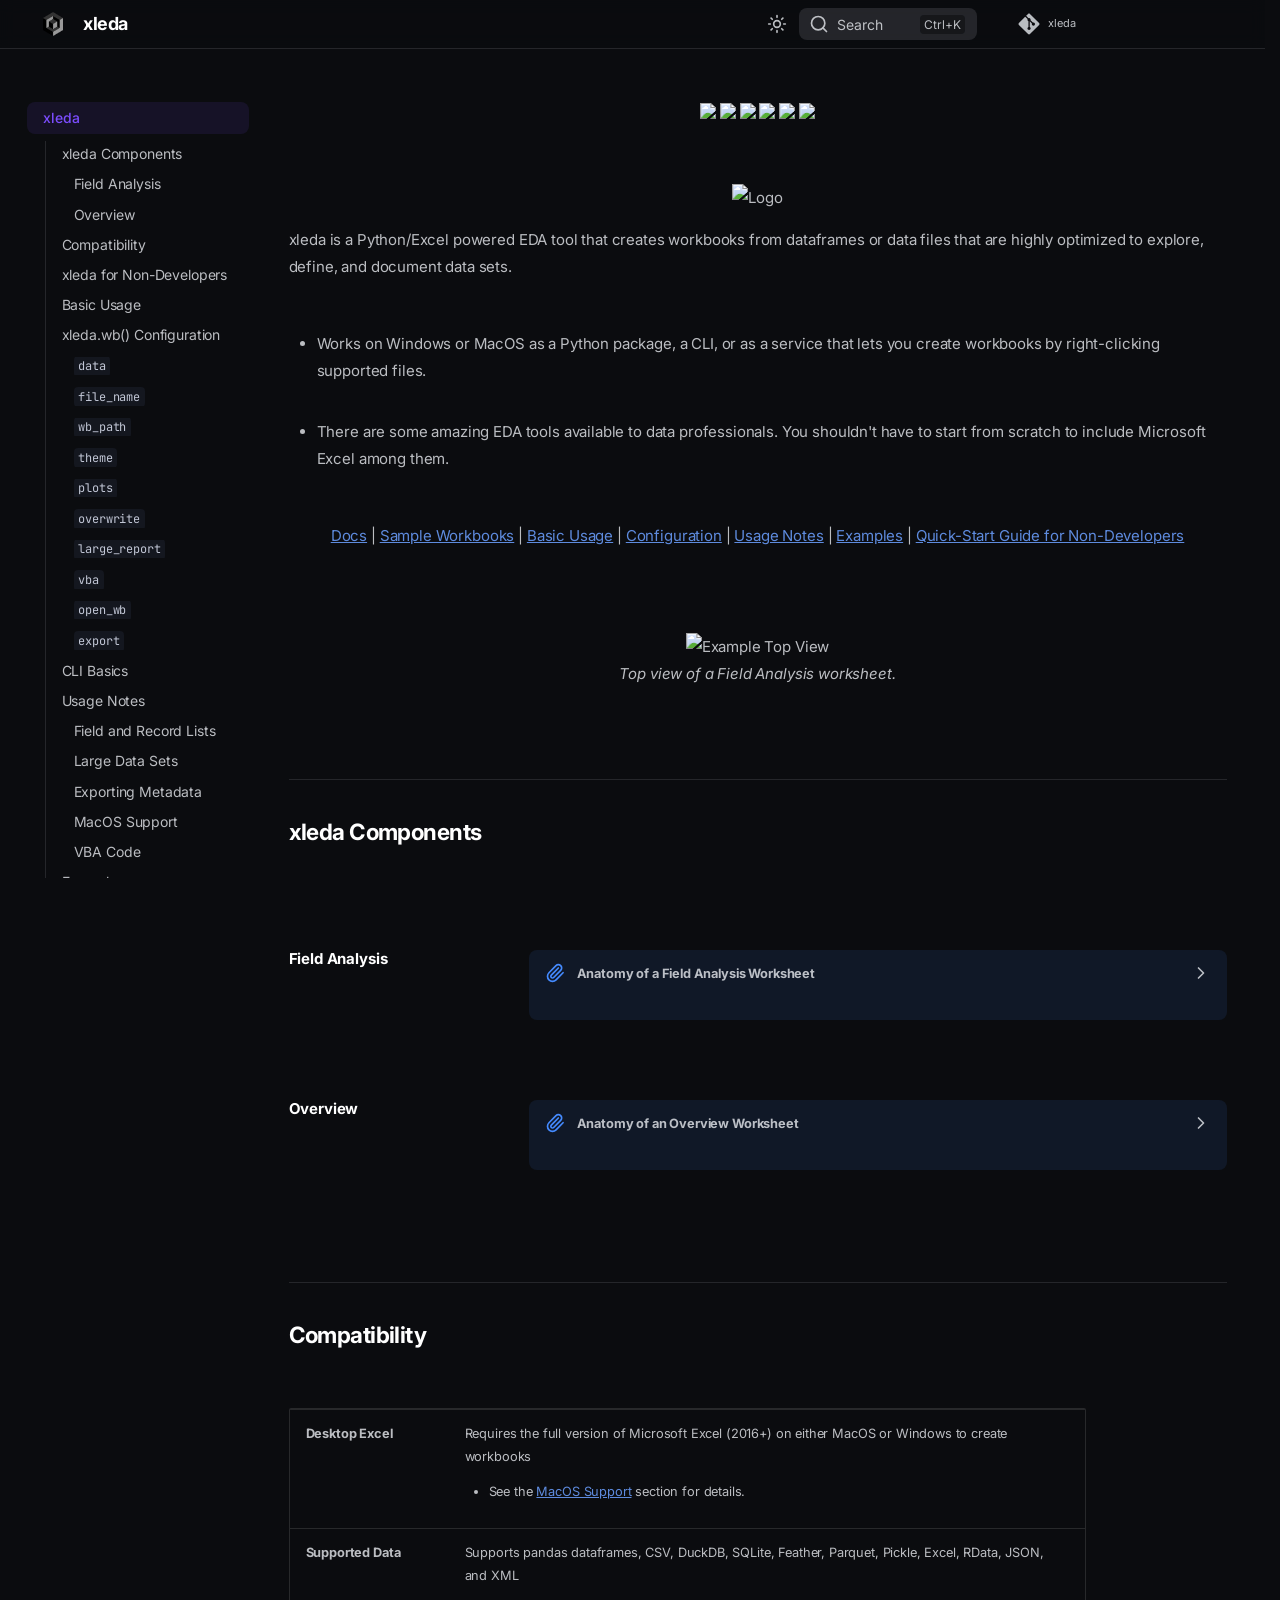
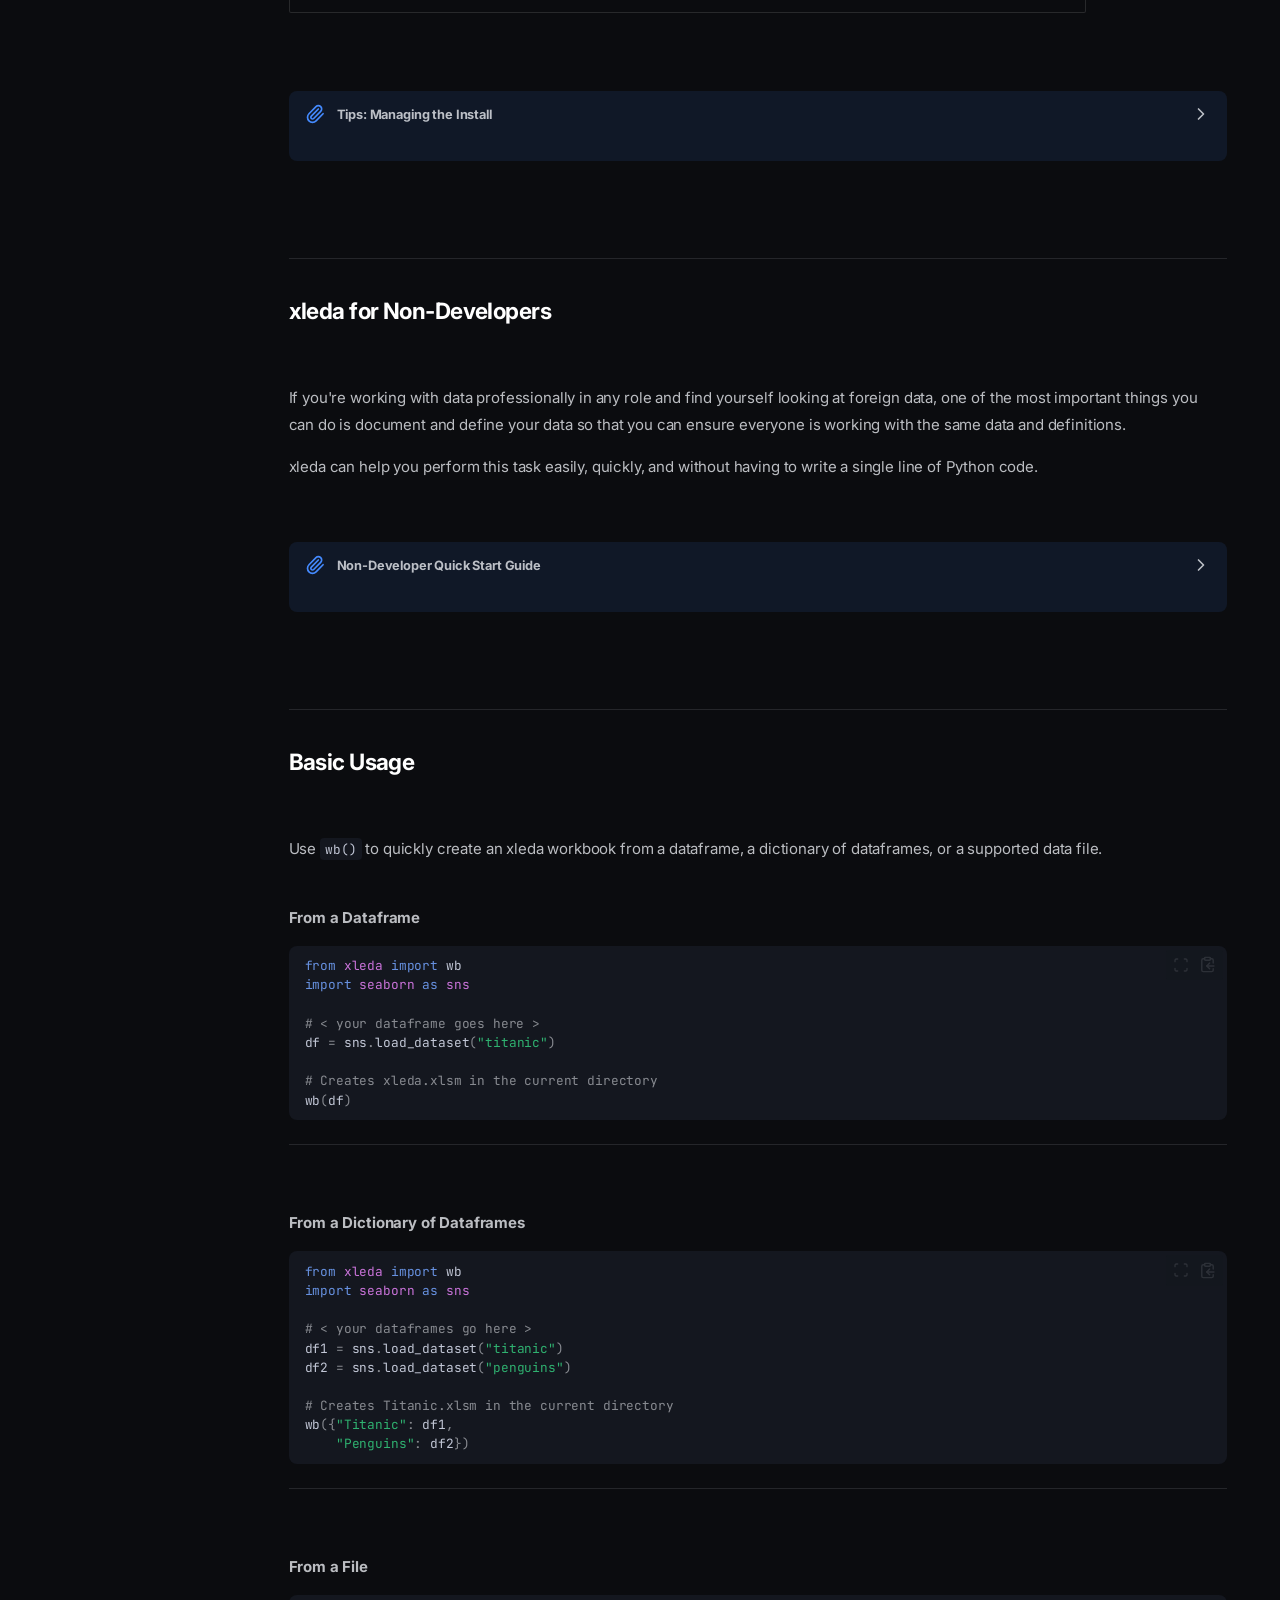
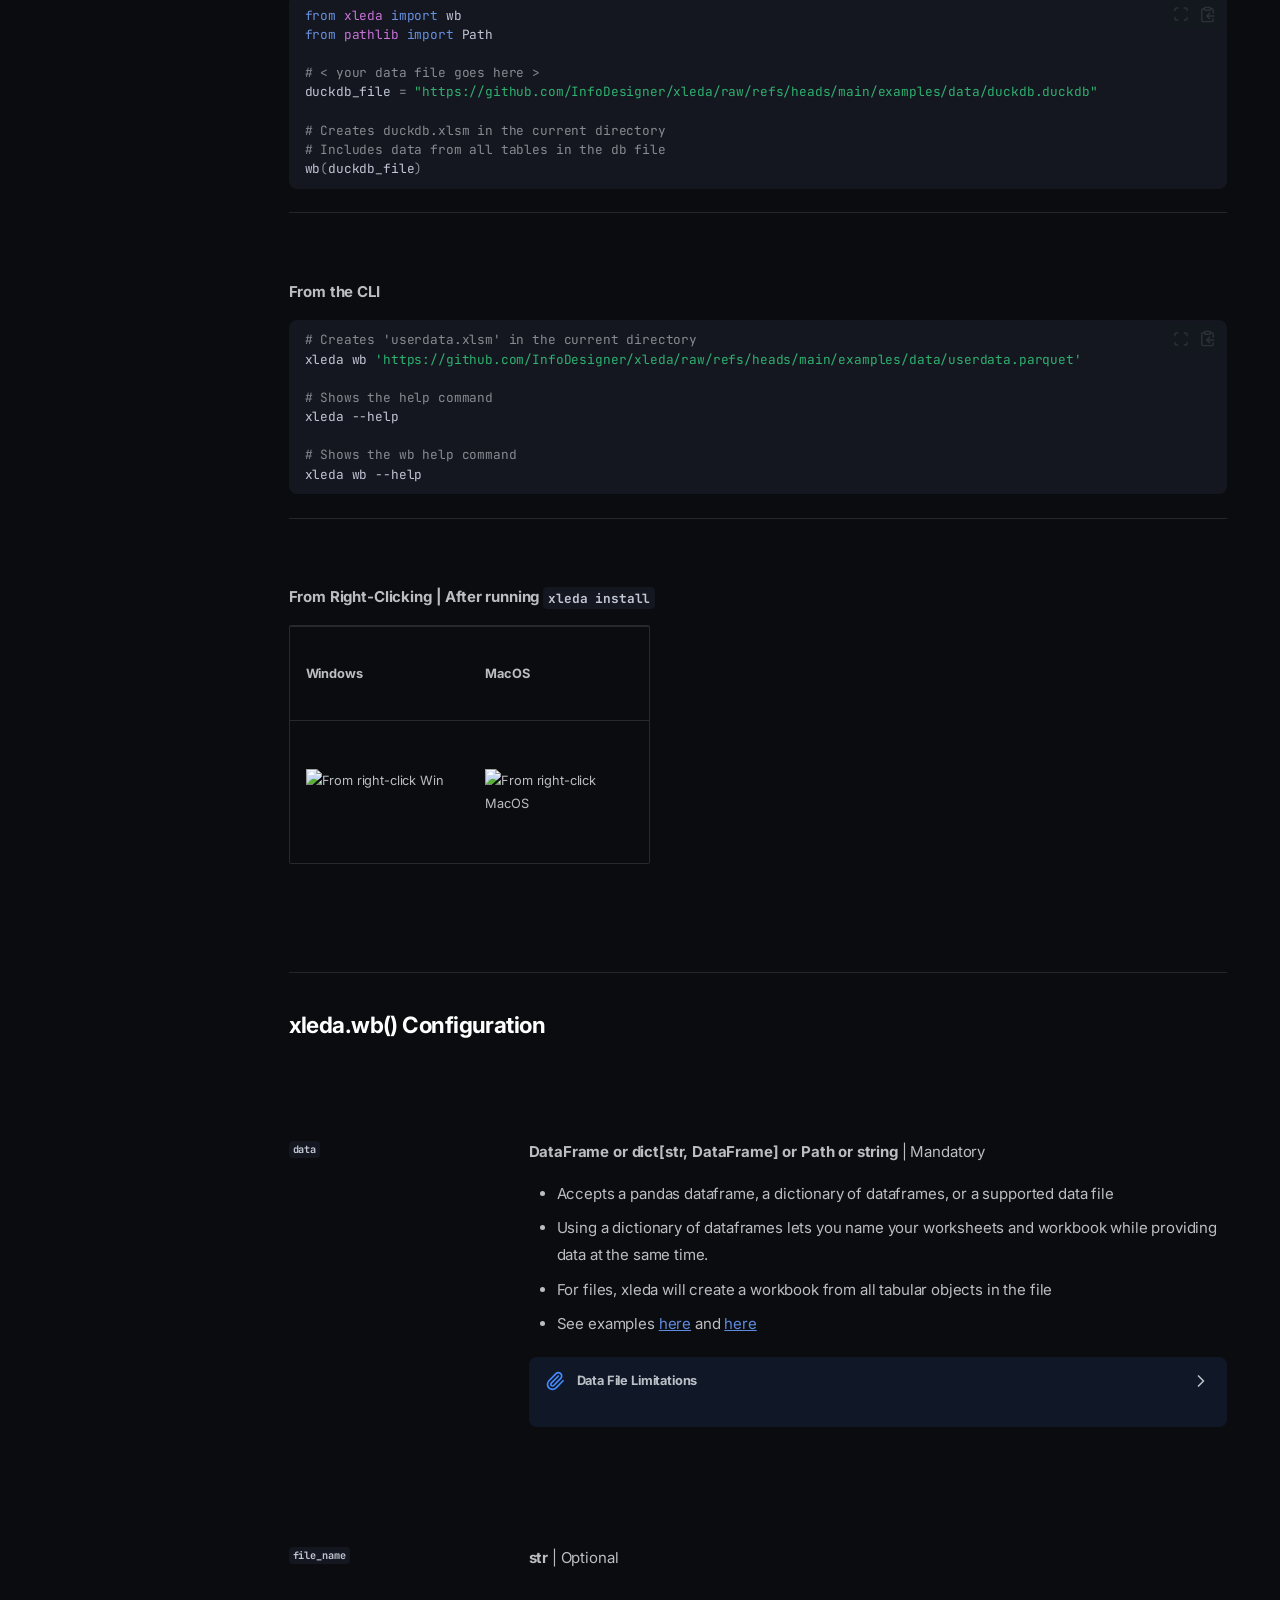
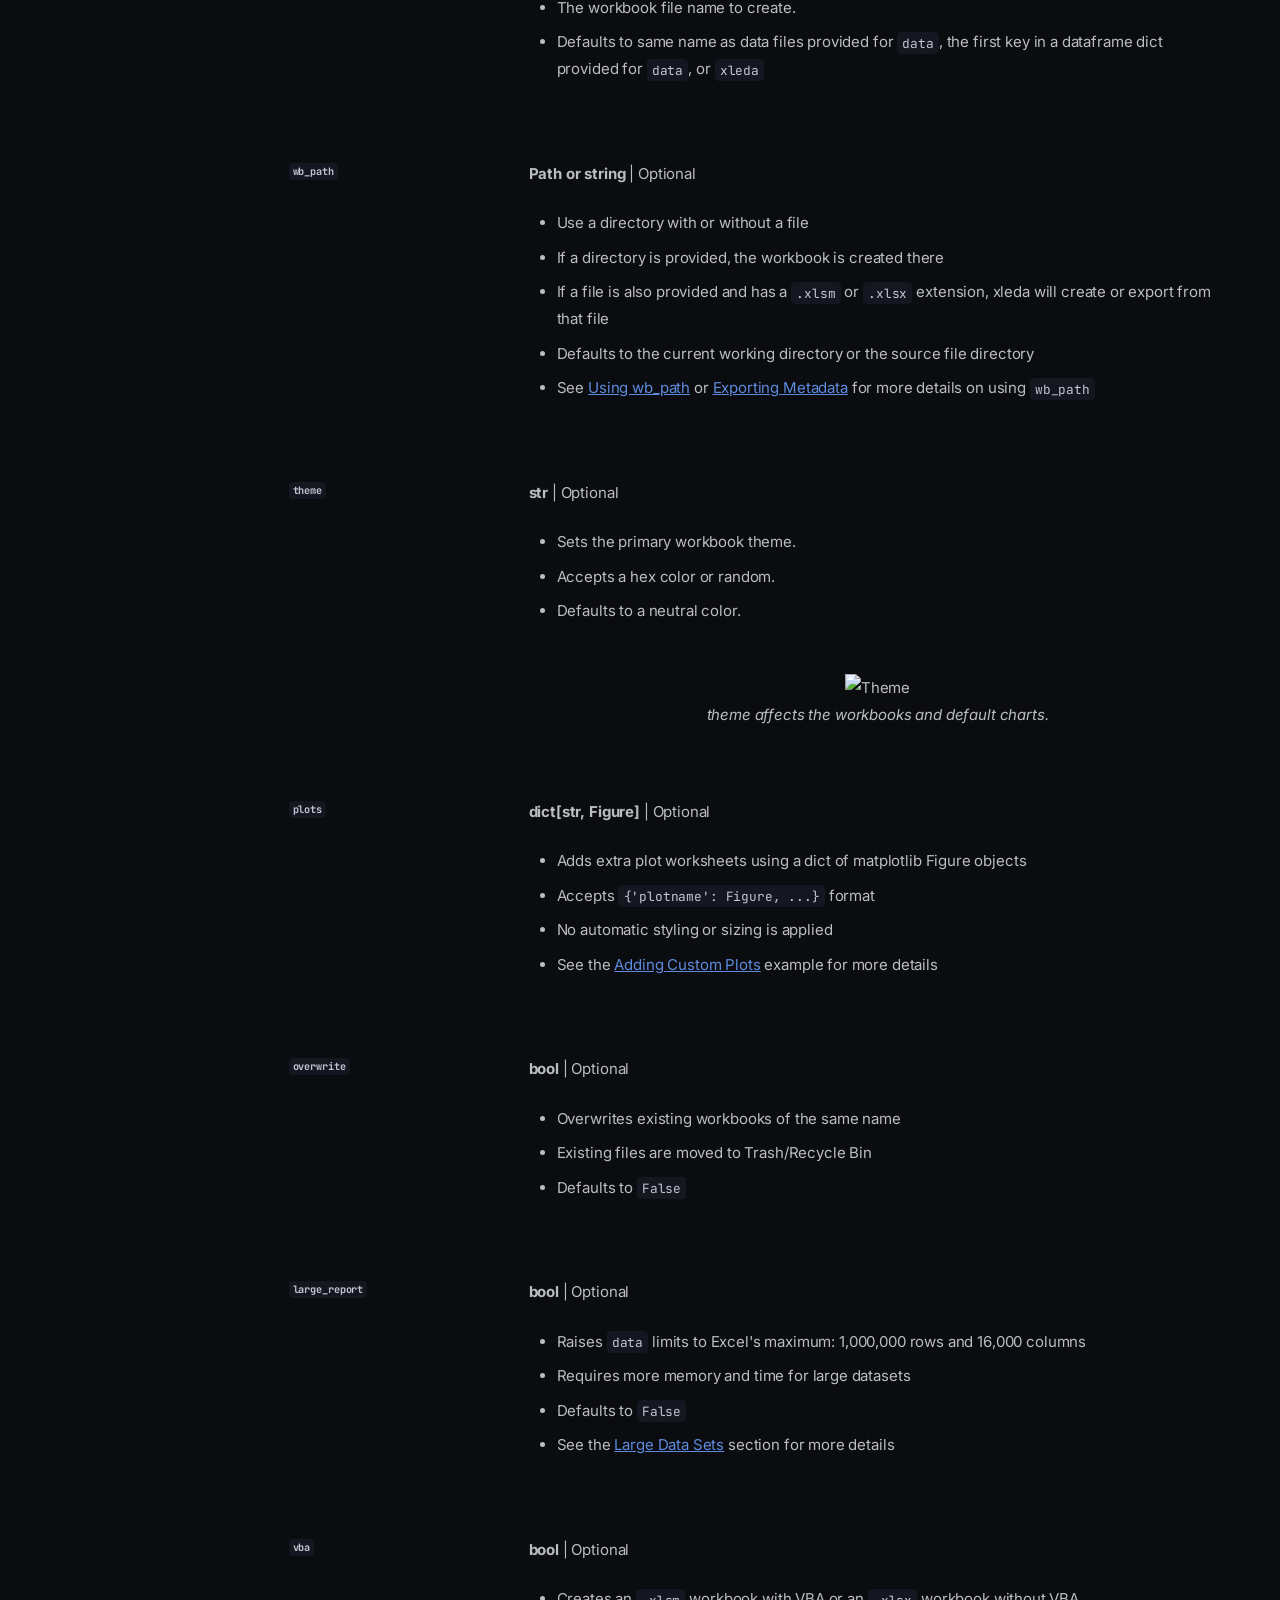
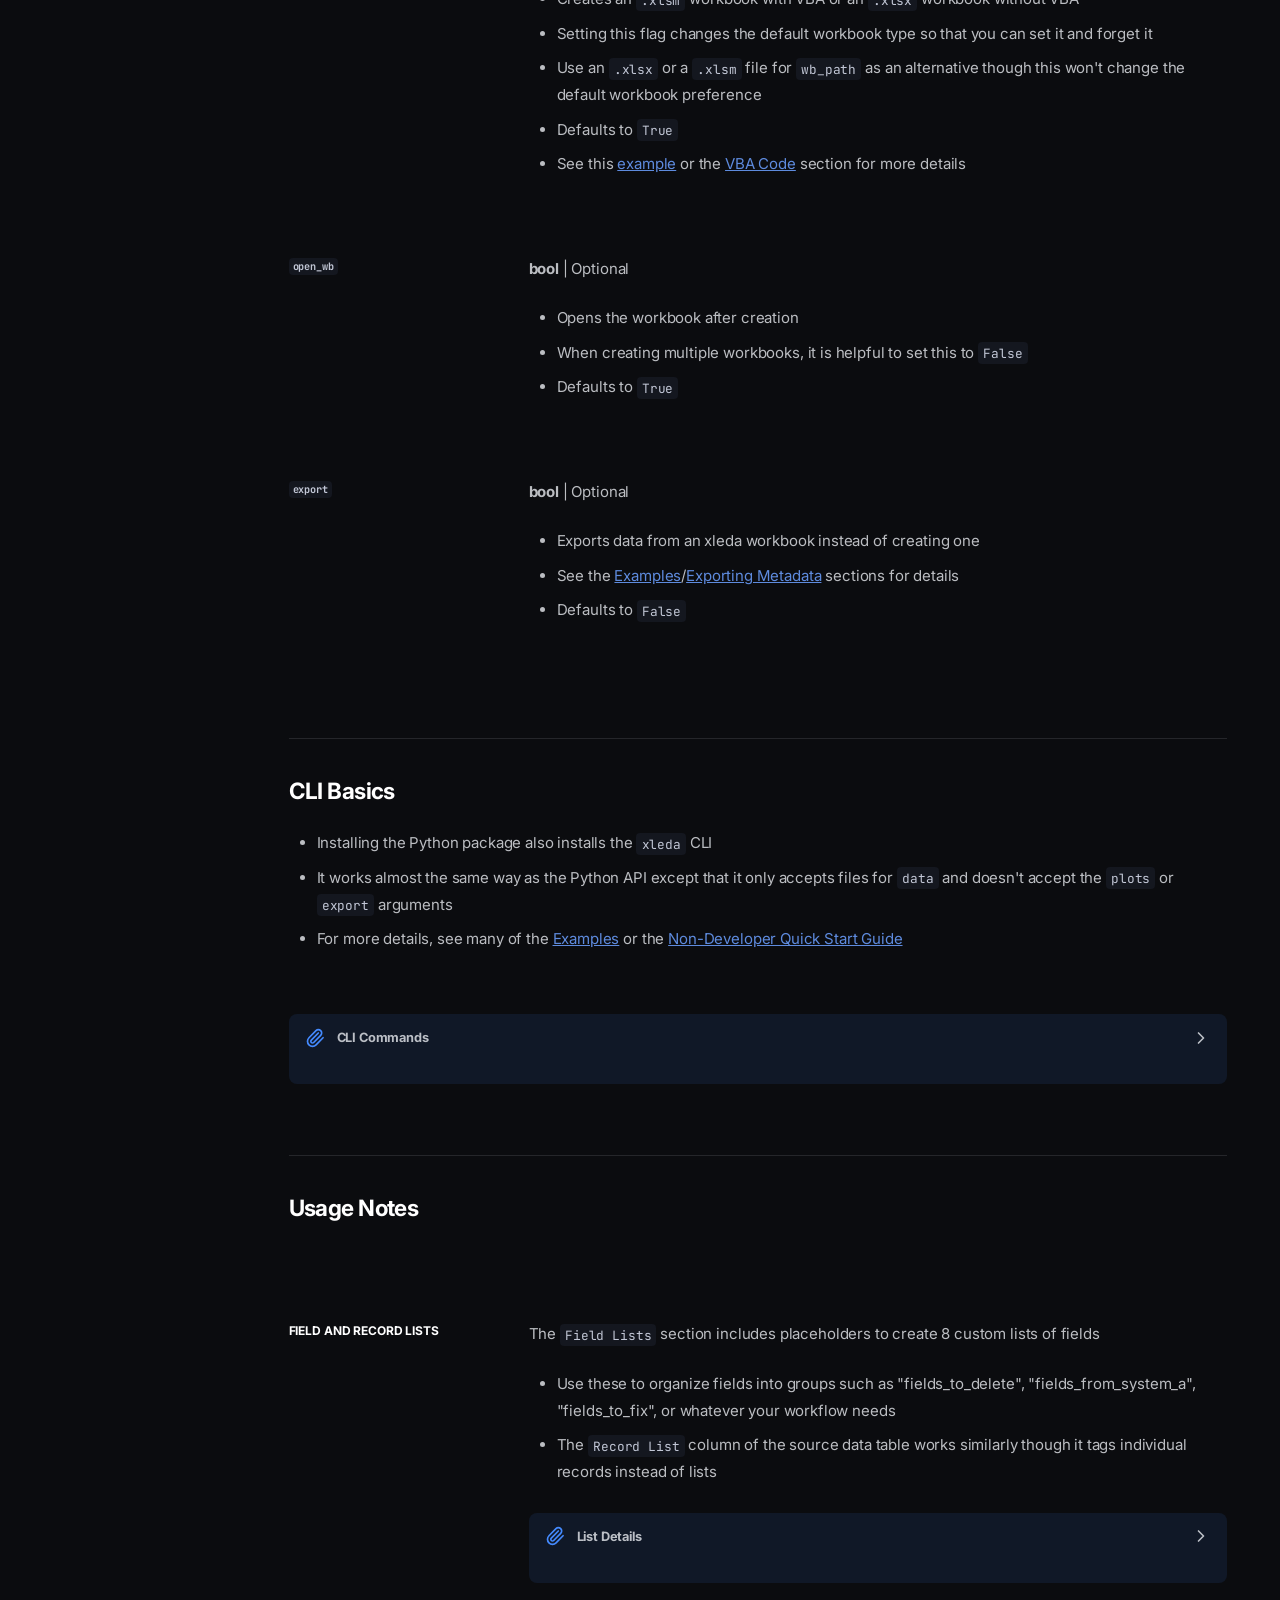
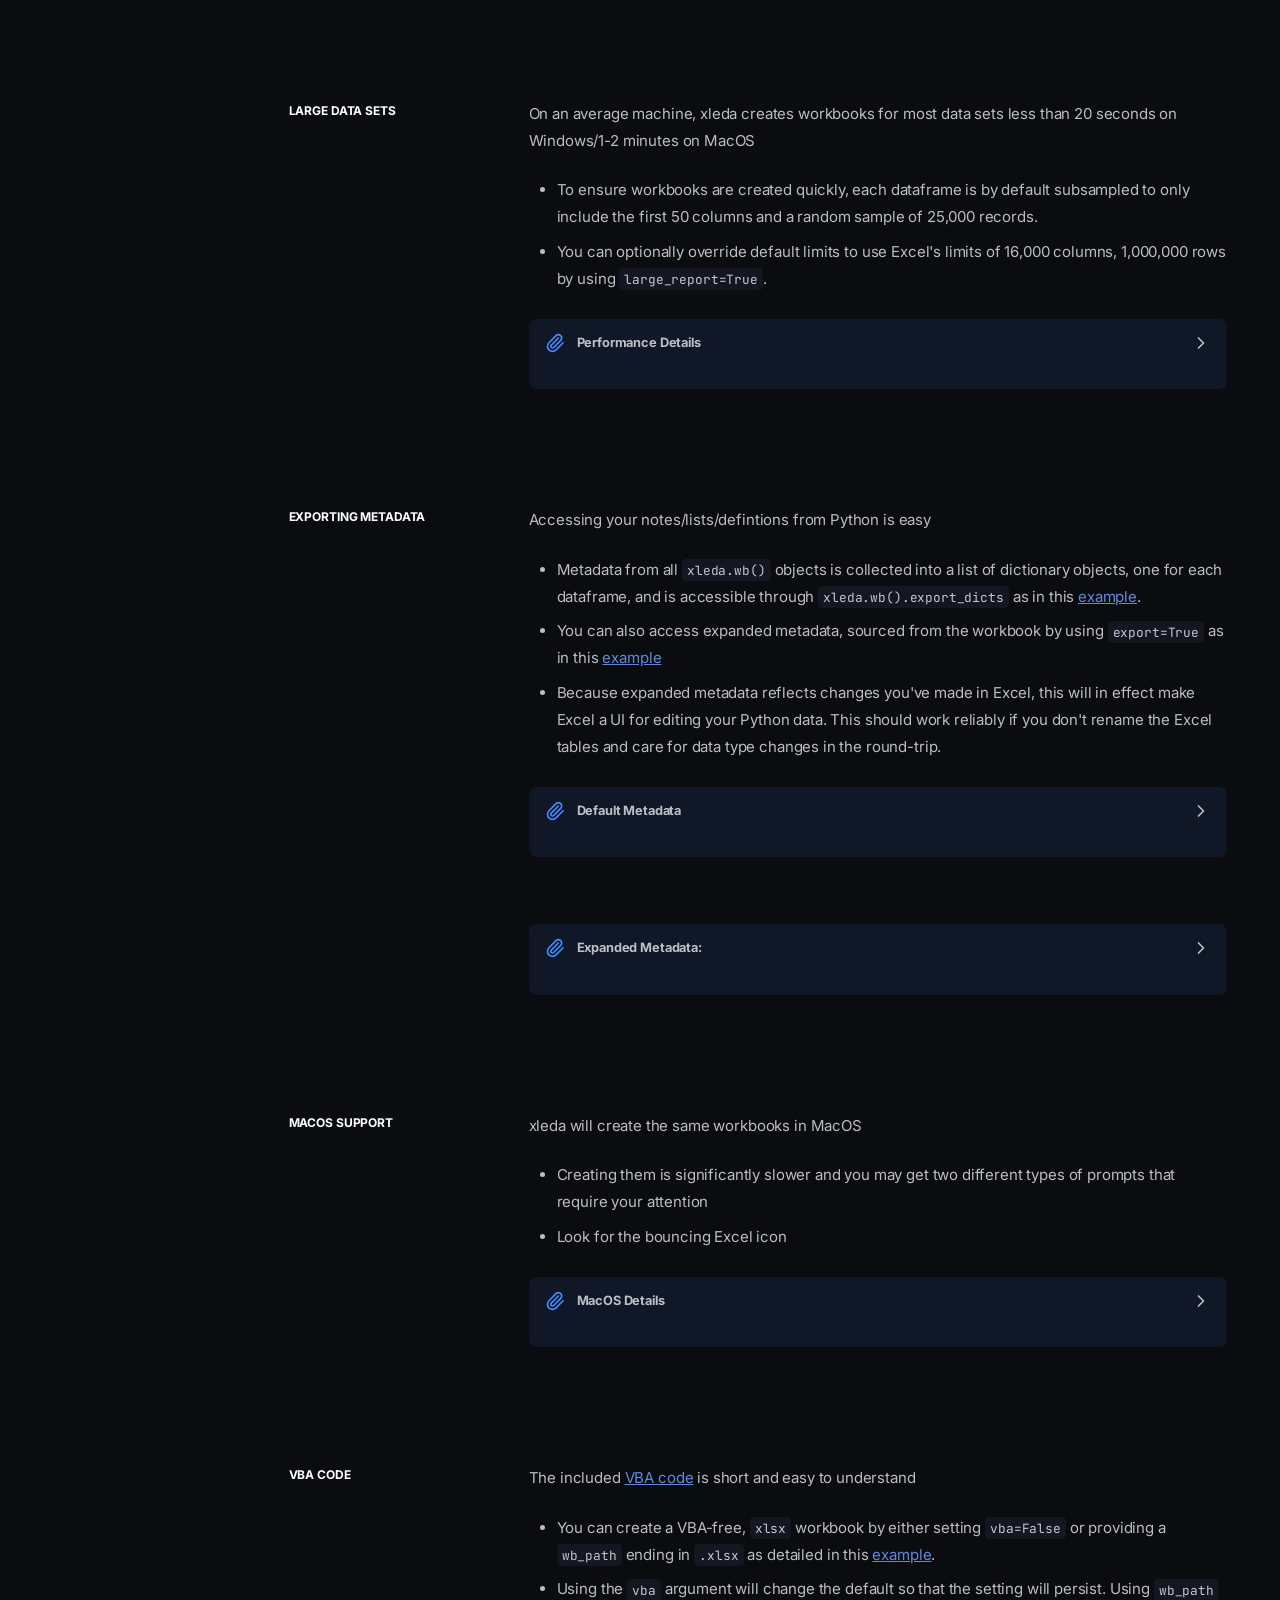
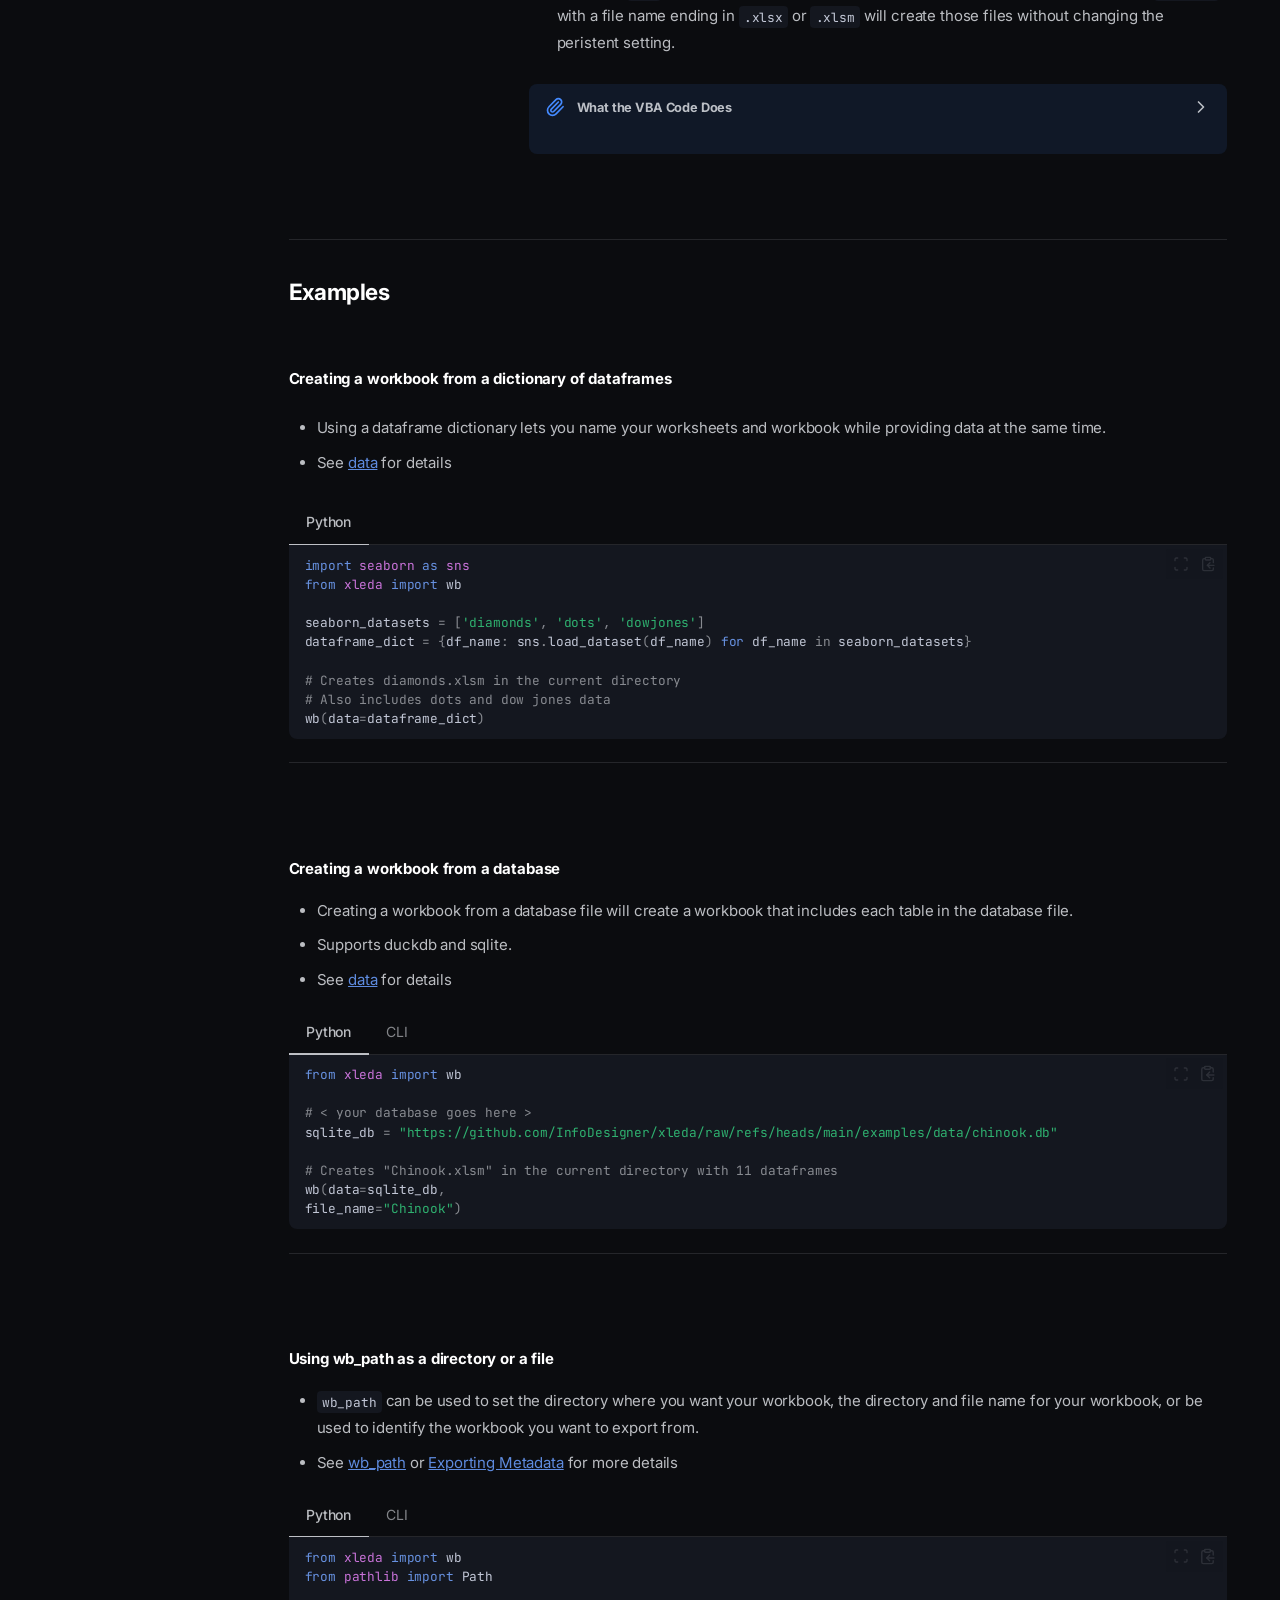
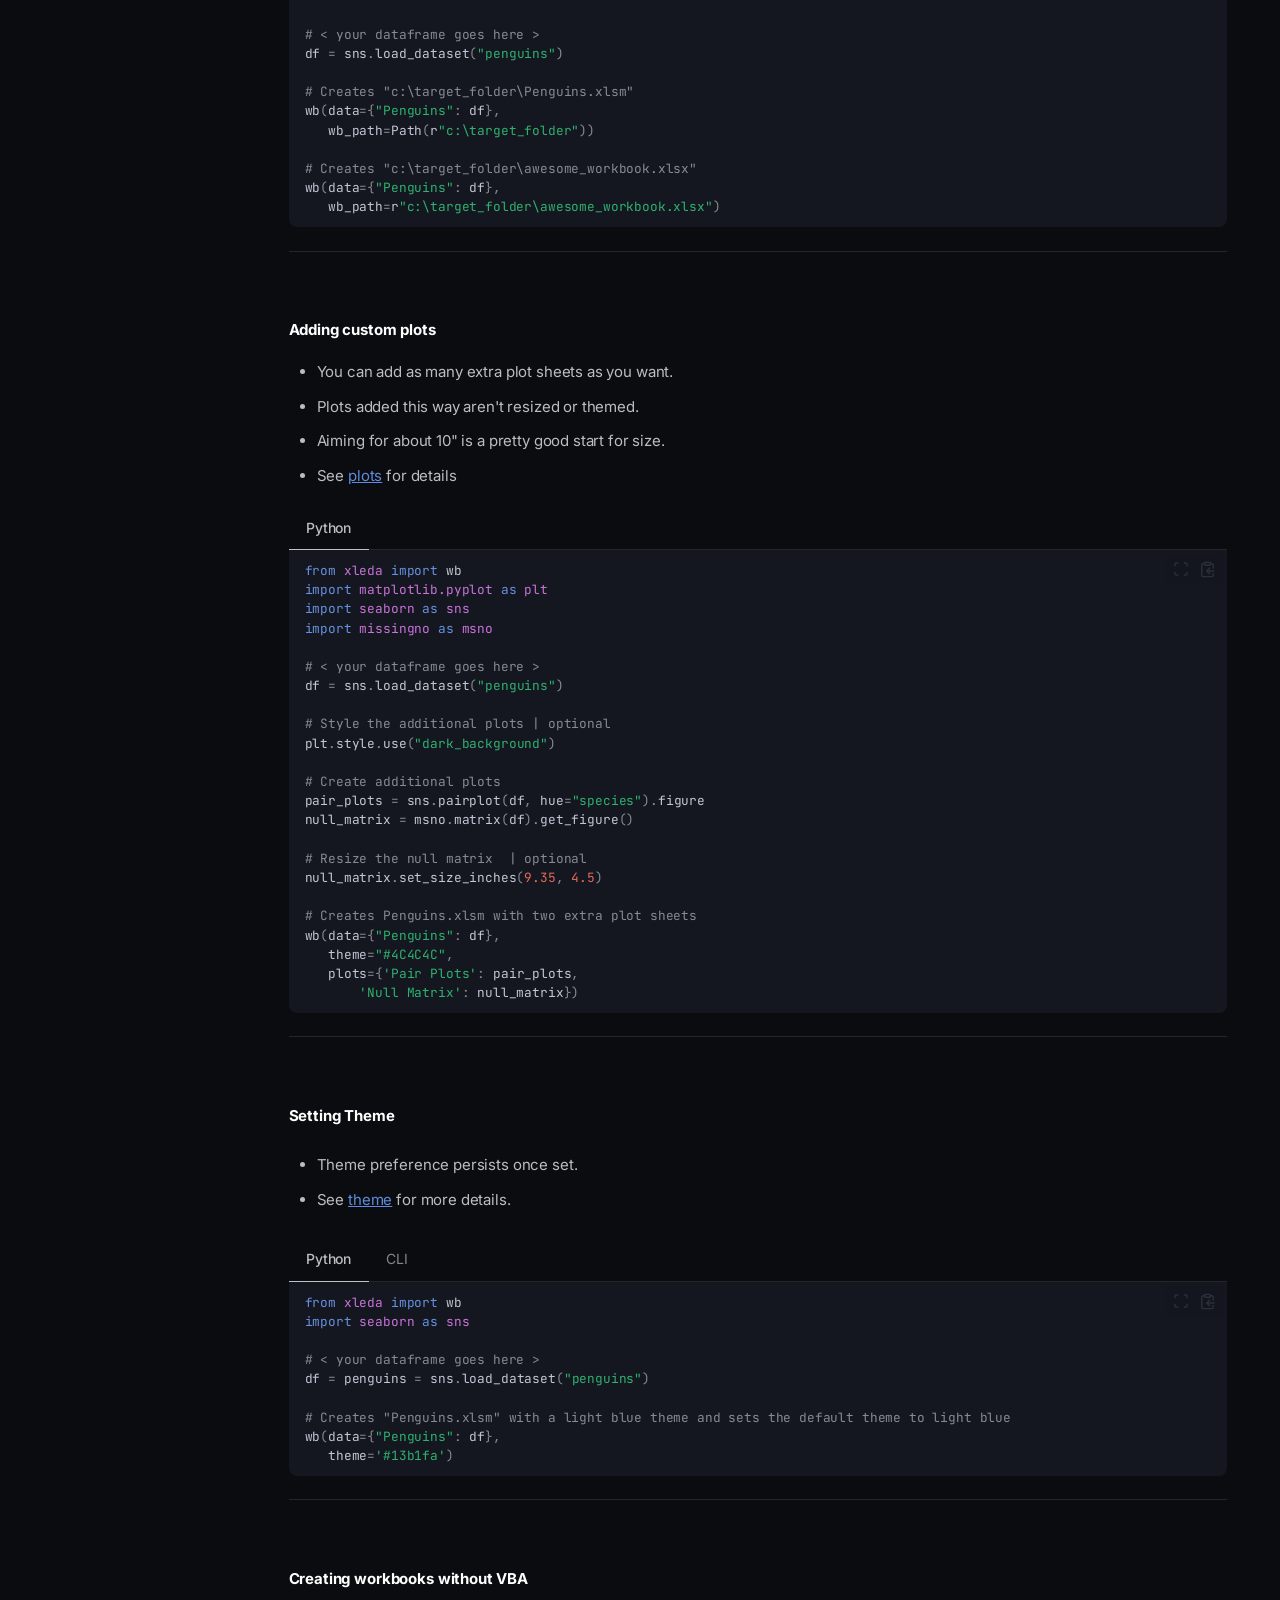
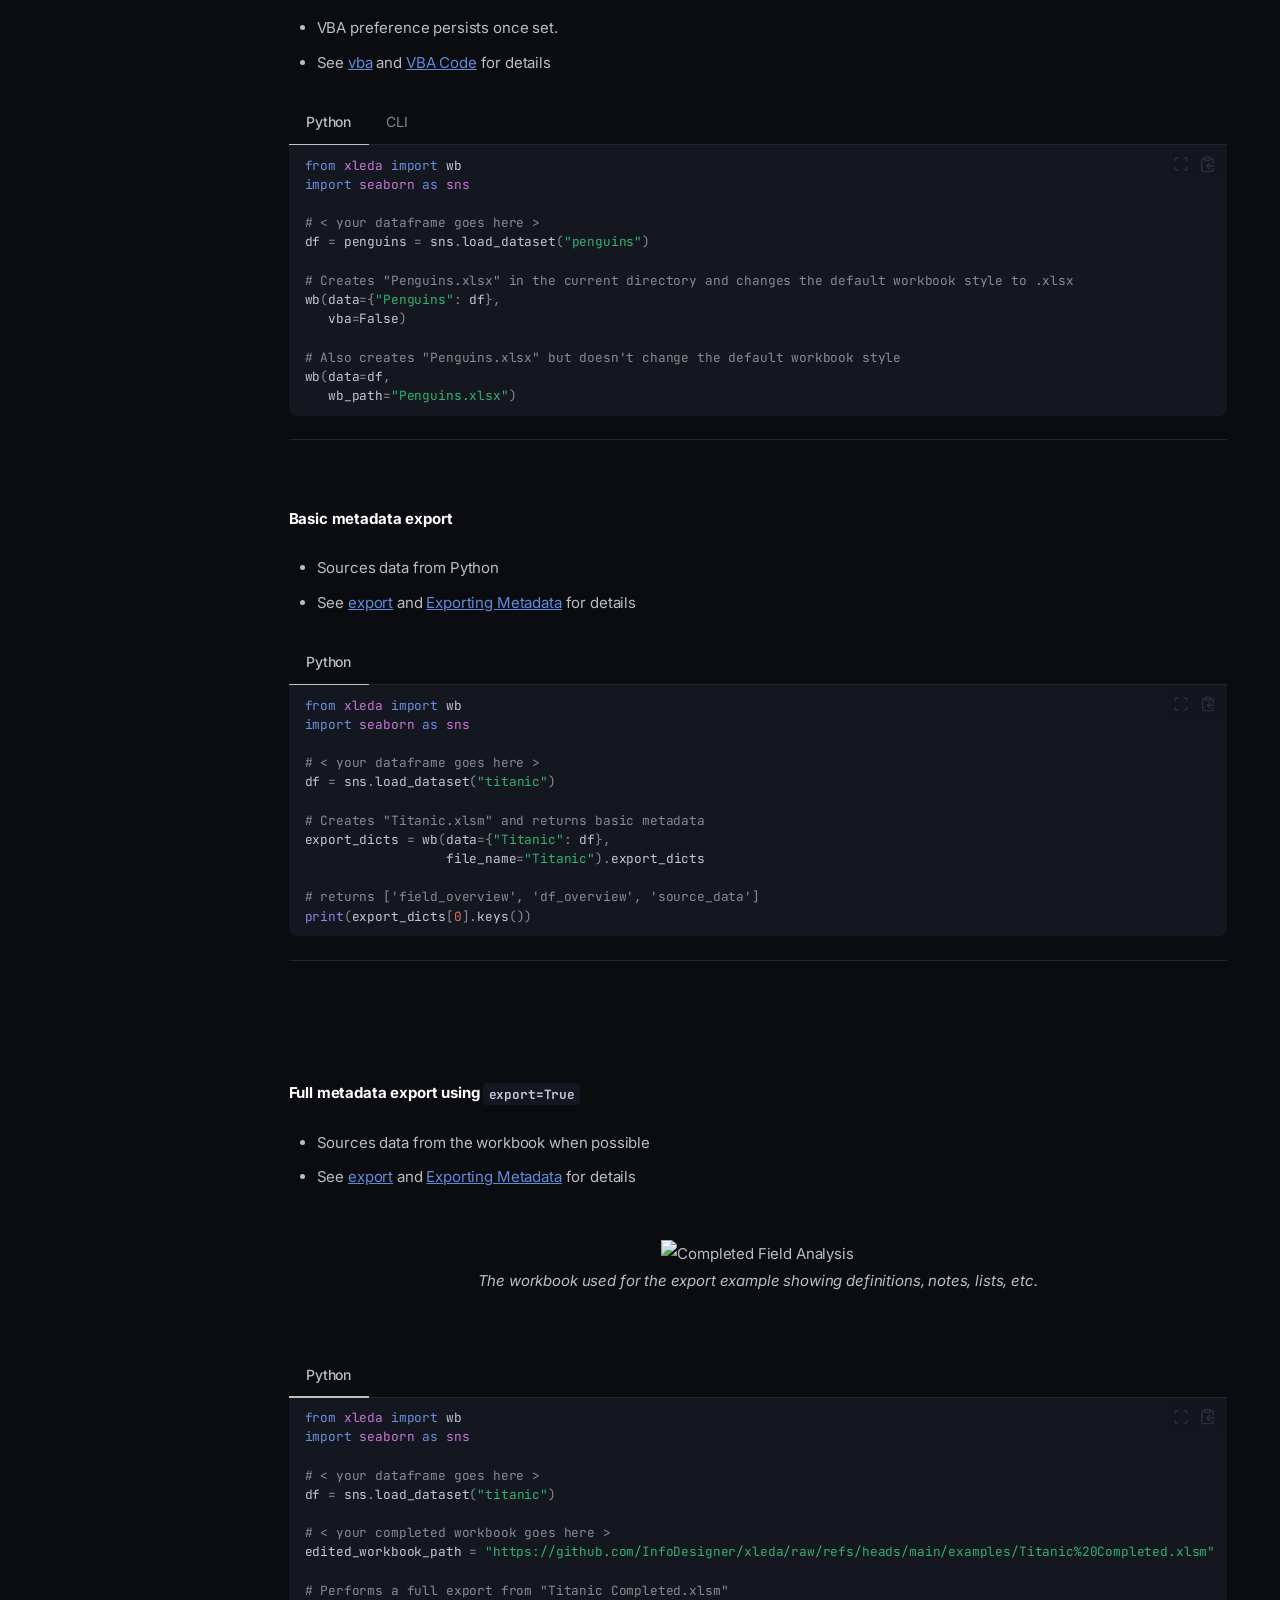
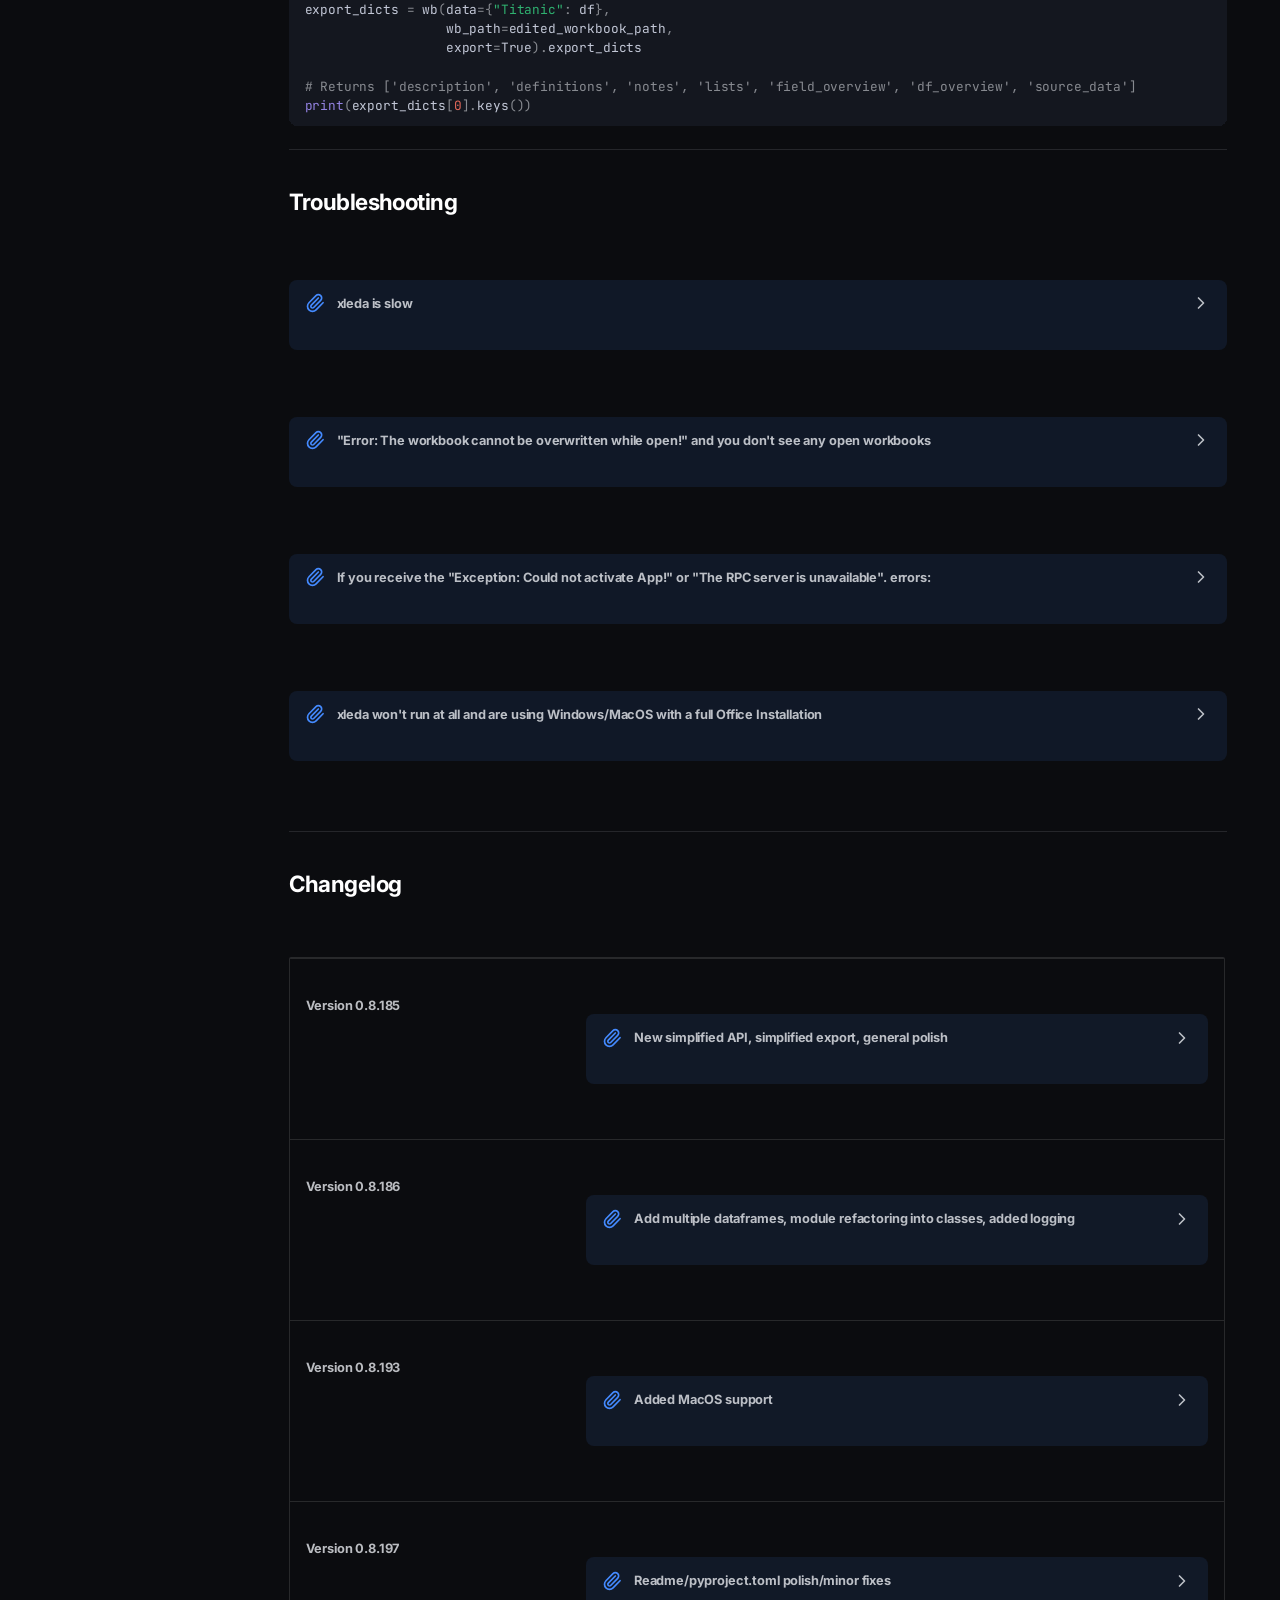
==== commit 3d6ff3ed: "Add GTM/minor site adjustments" ====
--- a/docs/site/index.html
+++ b/docs/site/index.html
@@ -6,7 +6,7 @@
       <meta charset="utf-8">
       <meta name="viewport" content="width=device-width,initial-scale=1">
       
-        <meta name="description" content="xleda is a Python/Excel powered EDA tool that creates workbooks from dataframes or data files that are highly optimized to explore, define, and document data sets">
+        <meta name="description" content="An open-source Python library and Exploratory Data Analysis (EDA) tool integrated with Microsoft Excel.">
       
       
         <meta name="author" content="Information Designer">
@@ -25,7 +25,7 @@
     
     
       
-        <title>Index - xleda</title>
+        <title>xleda - xleda</title>
       
     
     
@@ -60,9 +60,18 @@
     
     <script>__md_scope=new URL(".",location),__md_scope.pathname.endsWith("/")||(__md_scope=new URL(__md_scope.pathname+"/",location)),__md_hash=e=>[...e].reduce(((e,t)=>(e<<5)-e+t.charCodeAt(0)),0),__md_get=(e,t=localStorage,_=__md_scope)=>JSON.parse(t.getItem(_.pathname+"."+e)),__md_set=(e,t,_=localStorage,a=__md_scope)=>{try{_.setItem(a.pathname+"."+e,JSON.stringify(t))}catch(e){}},document.documentElement.setAttribute("data-platform",navigator.platform)</script>
     
-      
-
-    
+  
+      
+
+    
+    <!-- Google Tag Manager -->
+    <script>(function(w,d,s,l,i){w[l]=w[l]||[];w[l].push({'gtm.start':
+    new Date().getTime(),event:'gtm.js'});var f=d.getElementsByTagName(s)[0],
+    j=d.createElement(s),dl=l!='dataLayer'?'&l='+l:'';j.async=true;j.src=
+    'https://www.googletagmanager.com/gtm.js?id='+i+dl;f.parentNode.insertBefore(j,f);
+    })(window,document,'script','dataLayer','GTM-KGHCBJ3L');</script>
+<!-- End Google Tag Manager -->
+
     
   </head>
   
@@ -118,7 +127,7 @@
         <div class="md-header__topic" data-md-component="header-topic">
           <span class="md-ellipsis">
             
-              Index
+              xleda
             
           </span>
         </div>
@@ -252,7 +261,7 @@
   <span class="md-ellipsis">
     
   
-  Index
+  xleda
 
     
   </span>
@@ -269,7 +278,7 @@
   <span class="md-ellipsis">
     
   
-  Index
+  xleda
 
     
   </span>
@@ -727,7 +736,7 @@
   
 
 
-  <h1 id="__skip">Index</h1>
+  <h1 id="__skip">xleda</h1>
 
 <div align="center">
   <a href="https://www.apache.org/licenses/LICENSE-2.0.txt"><img src="https://img.shields.io/badge/license-Apache-**blue**"></a>
@@ -1020,7 +1029,7 @@
 </span></code></pre></div>
 <hr>
 <p><br></p>
-<p><strong>From Right-Clicking</strong></p>
+<p><strong>From Right-Clicking | After running <code>xleda install</code></strong></p>
 <table>
     <tbody>
       <tr>
@@ -2113,6 +2122,9 @@
 
 
 
+  
+  
+
 
 
 
